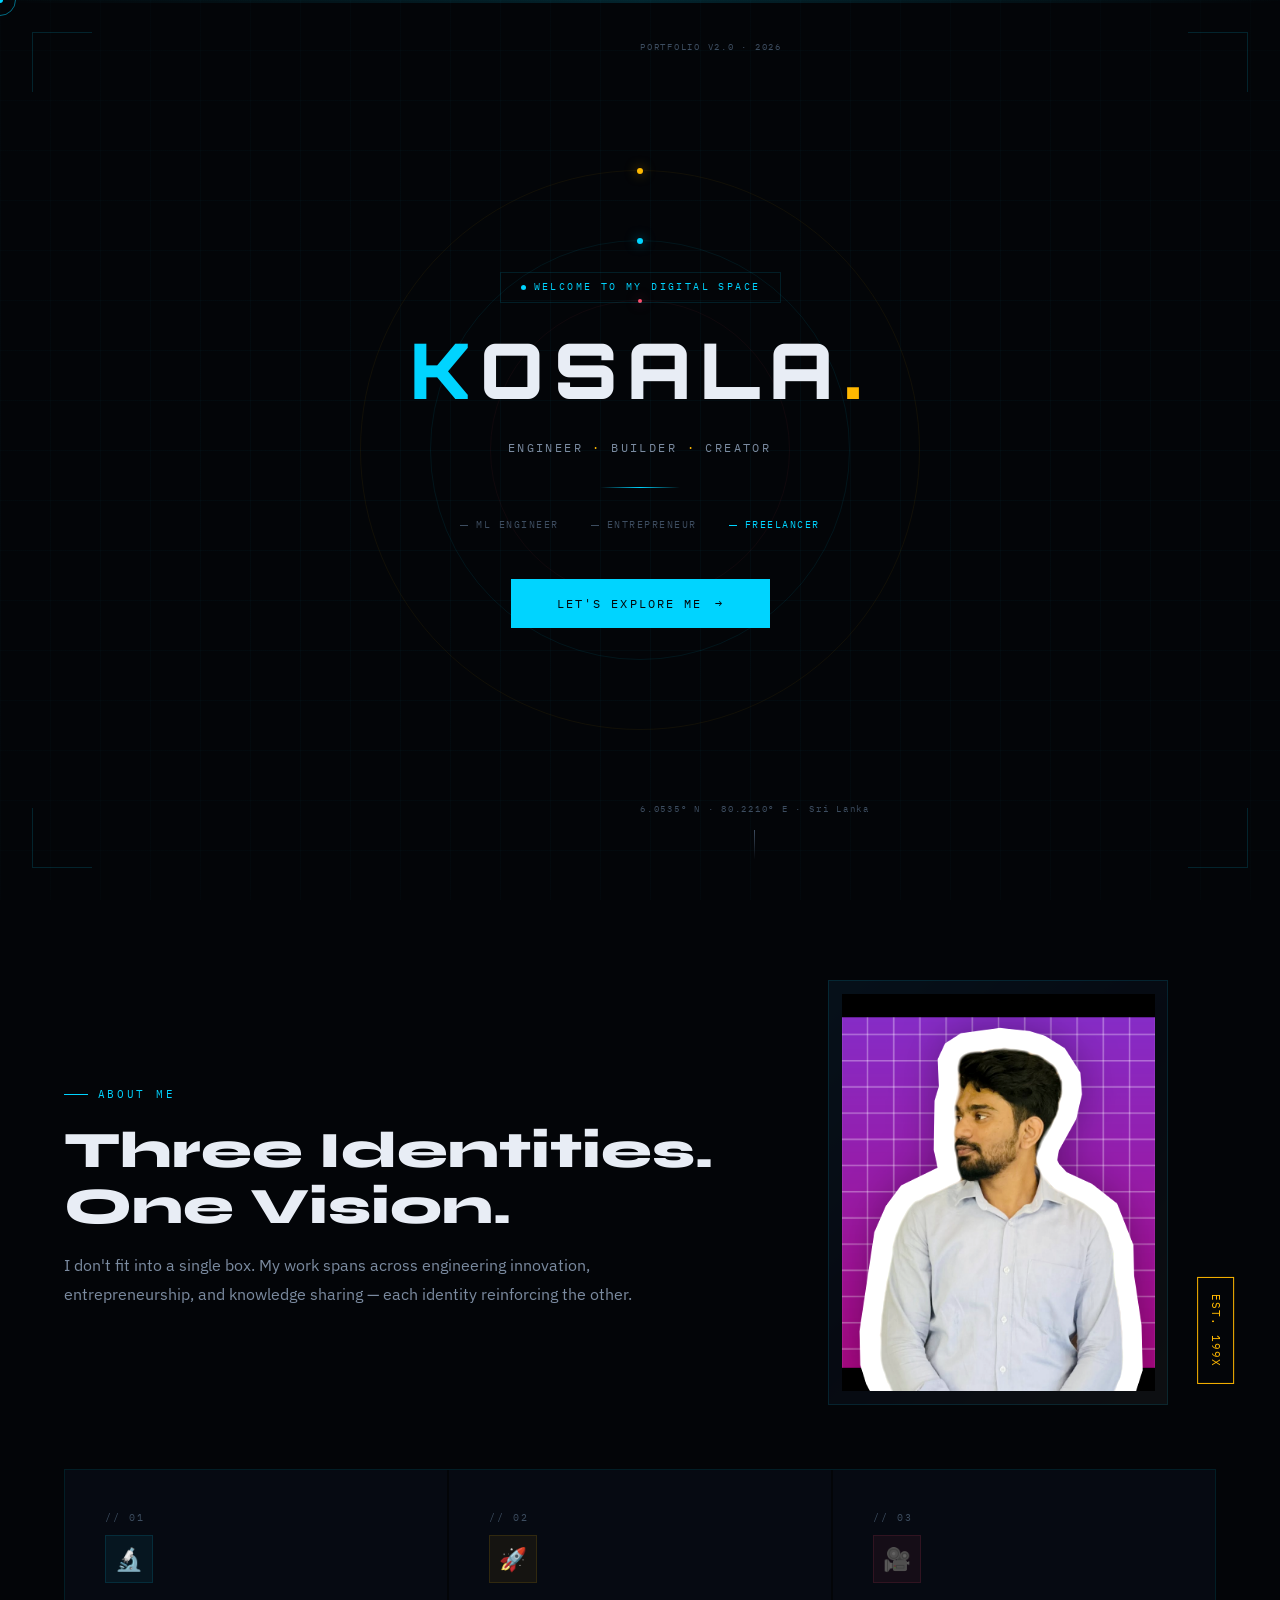
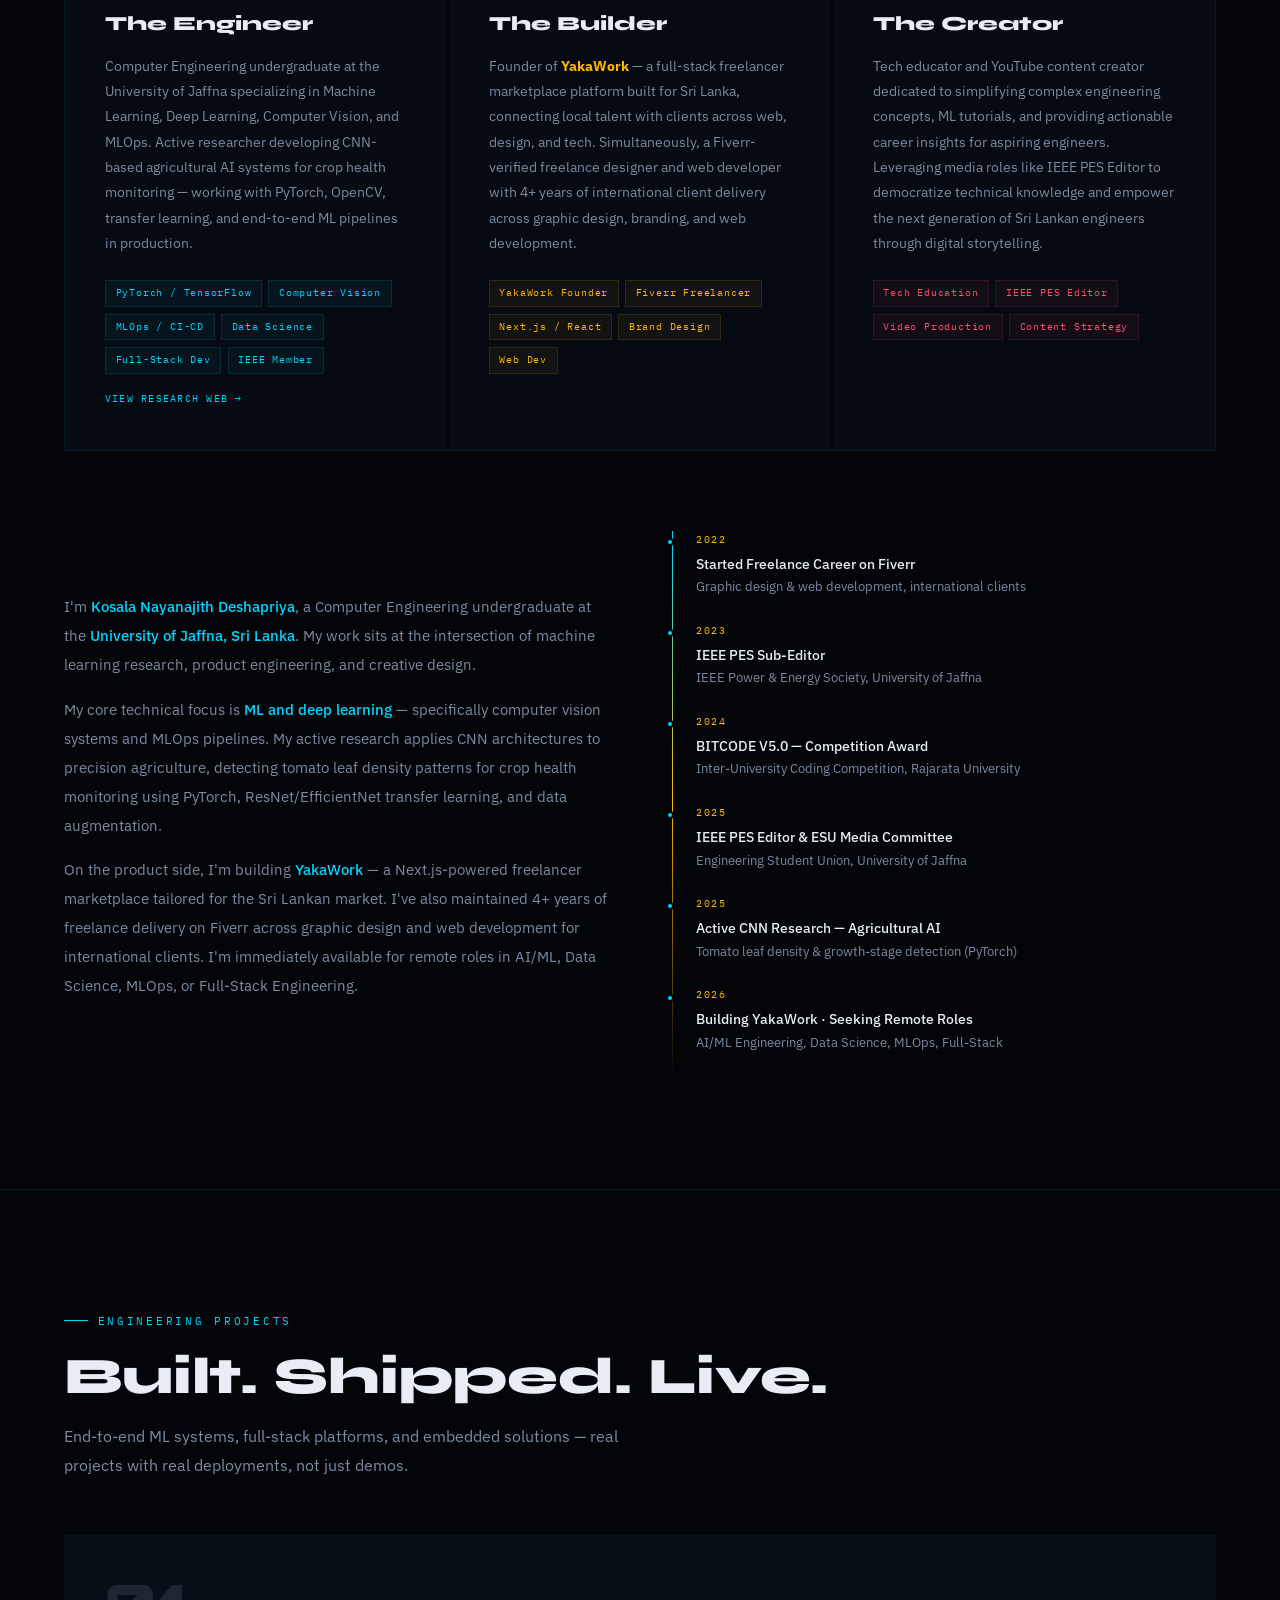
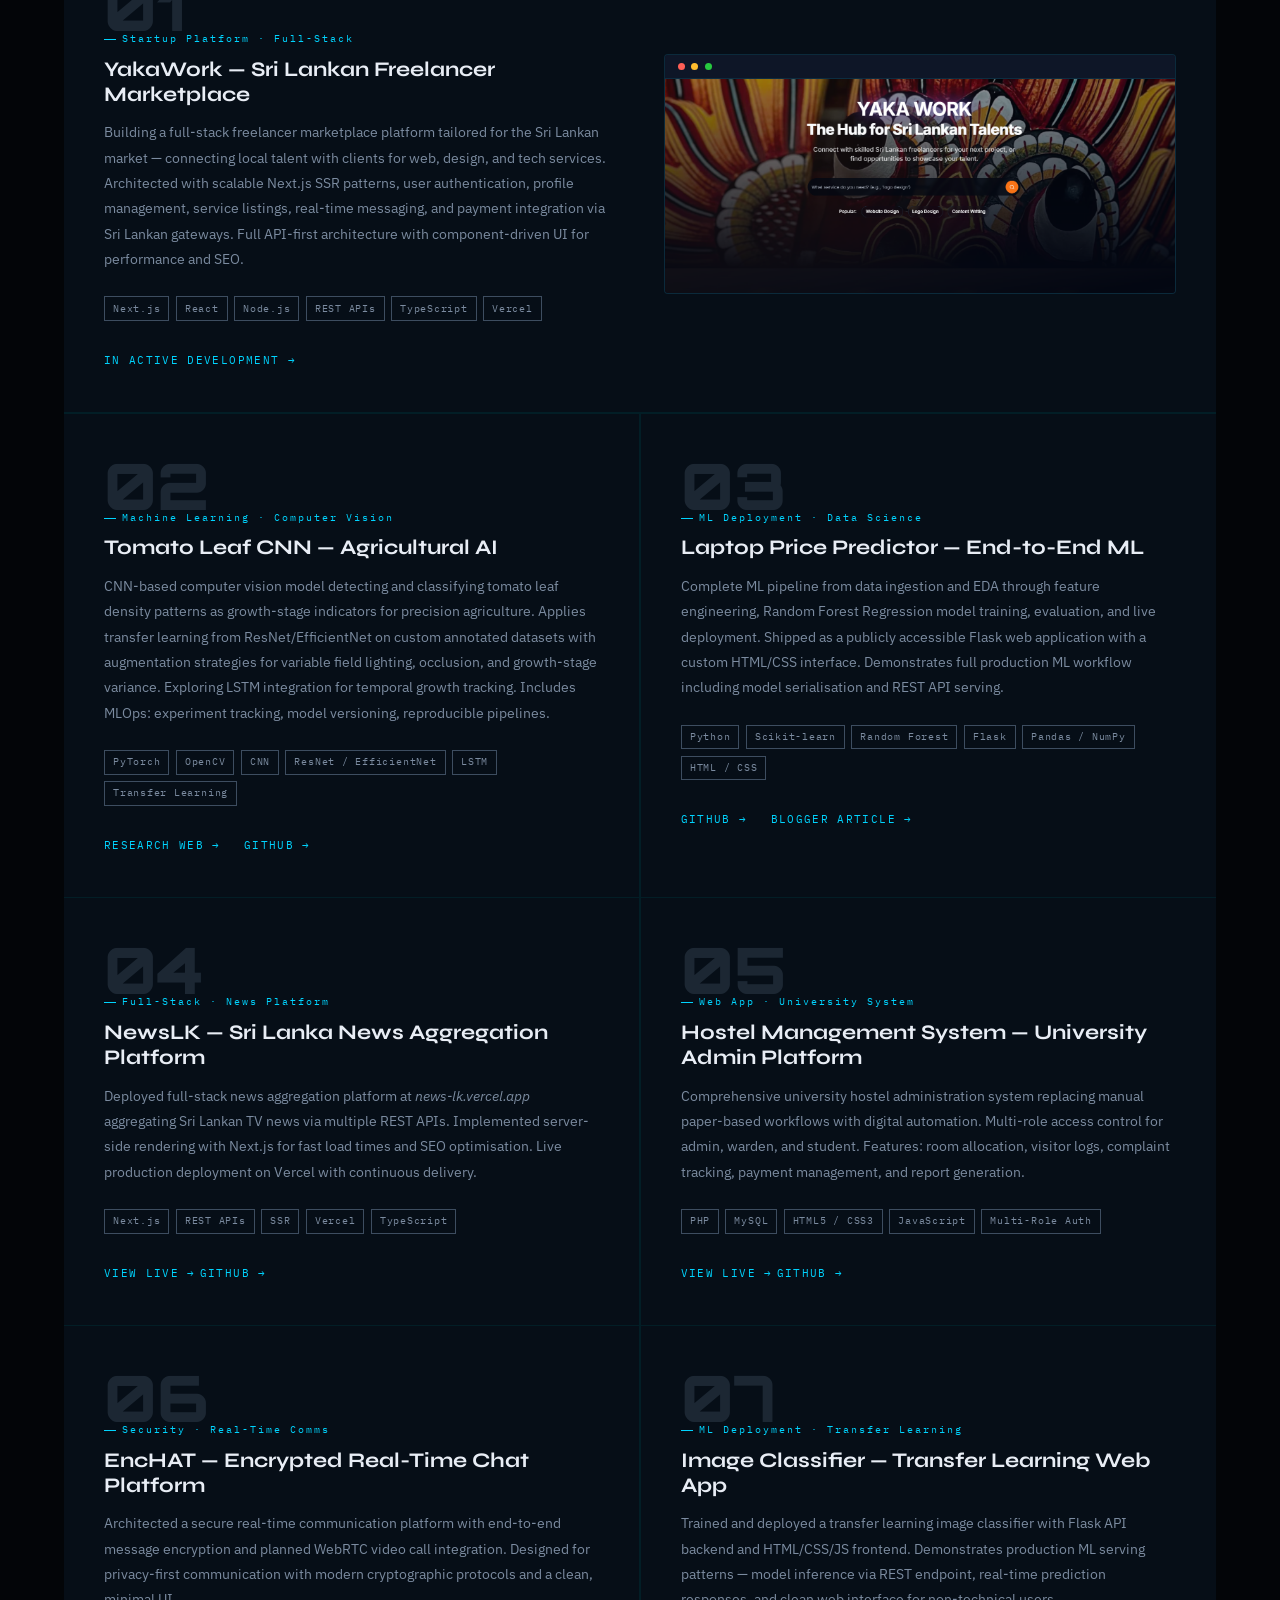
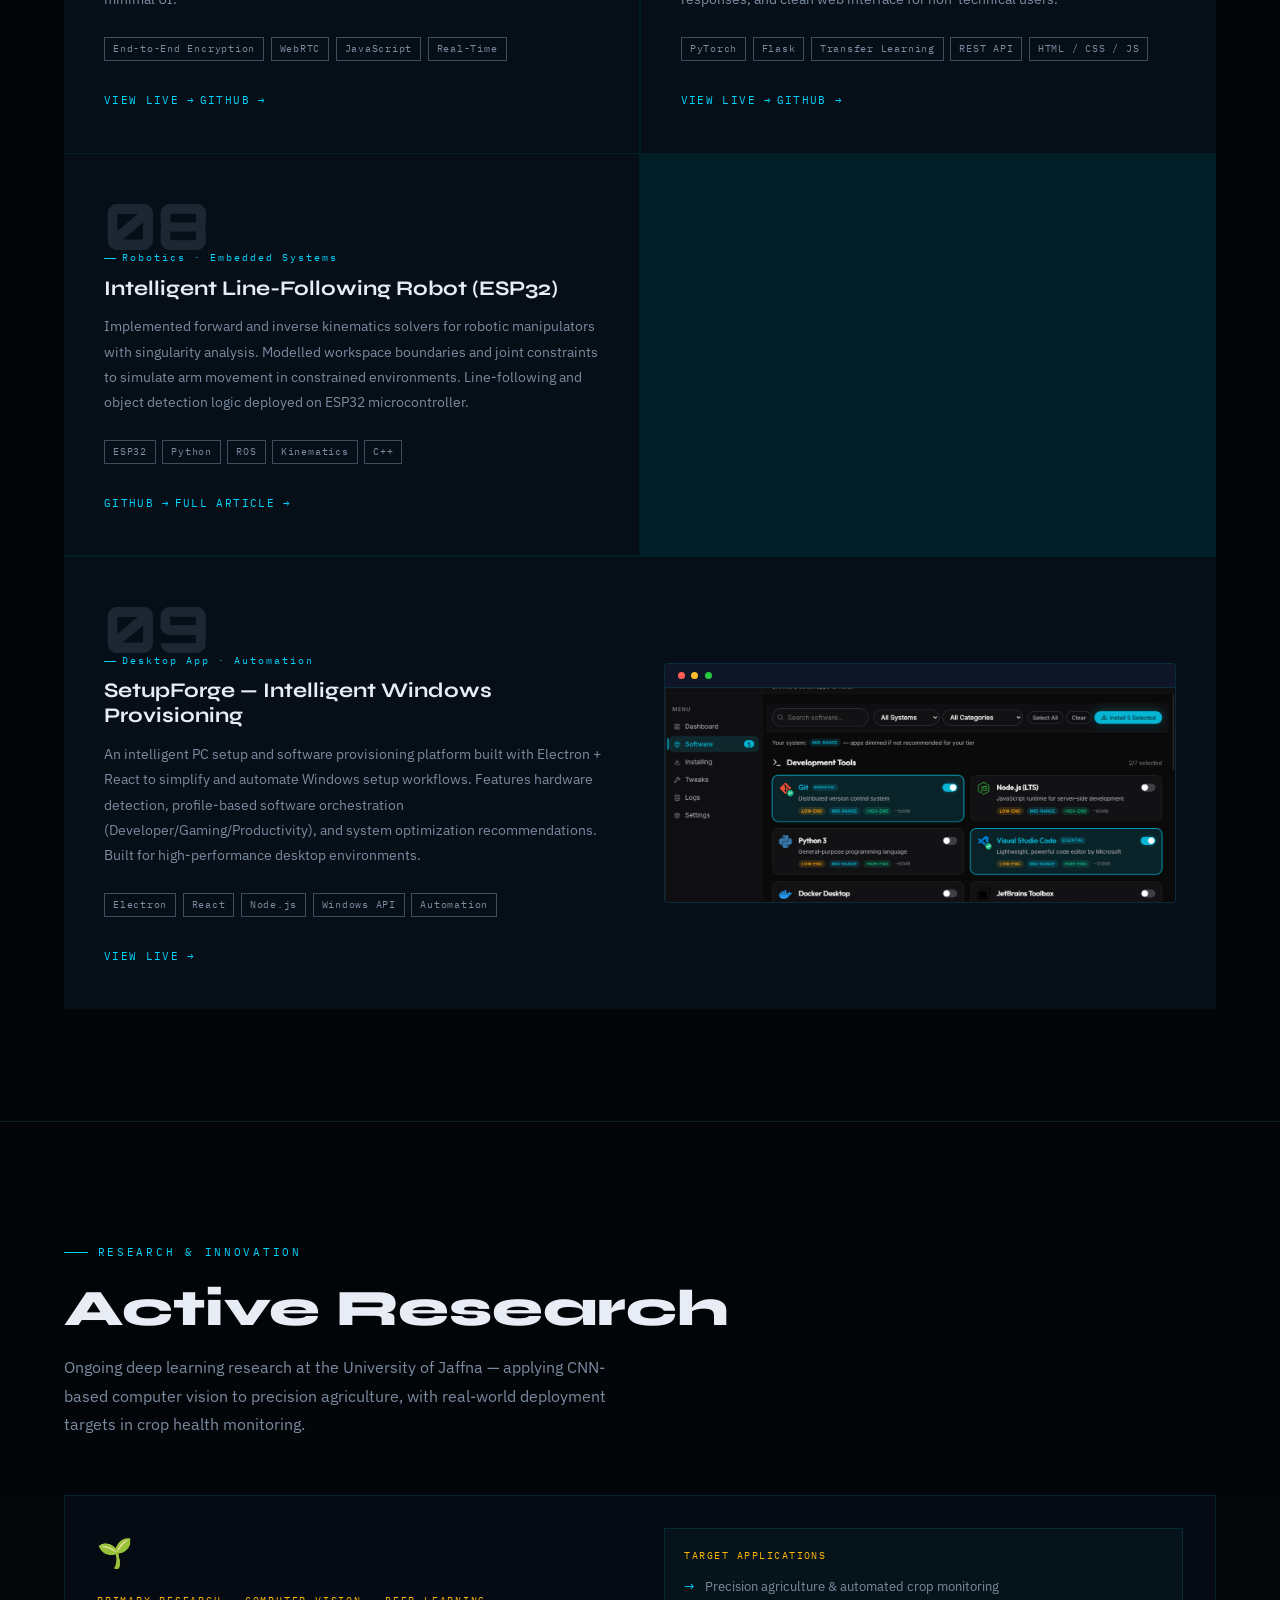
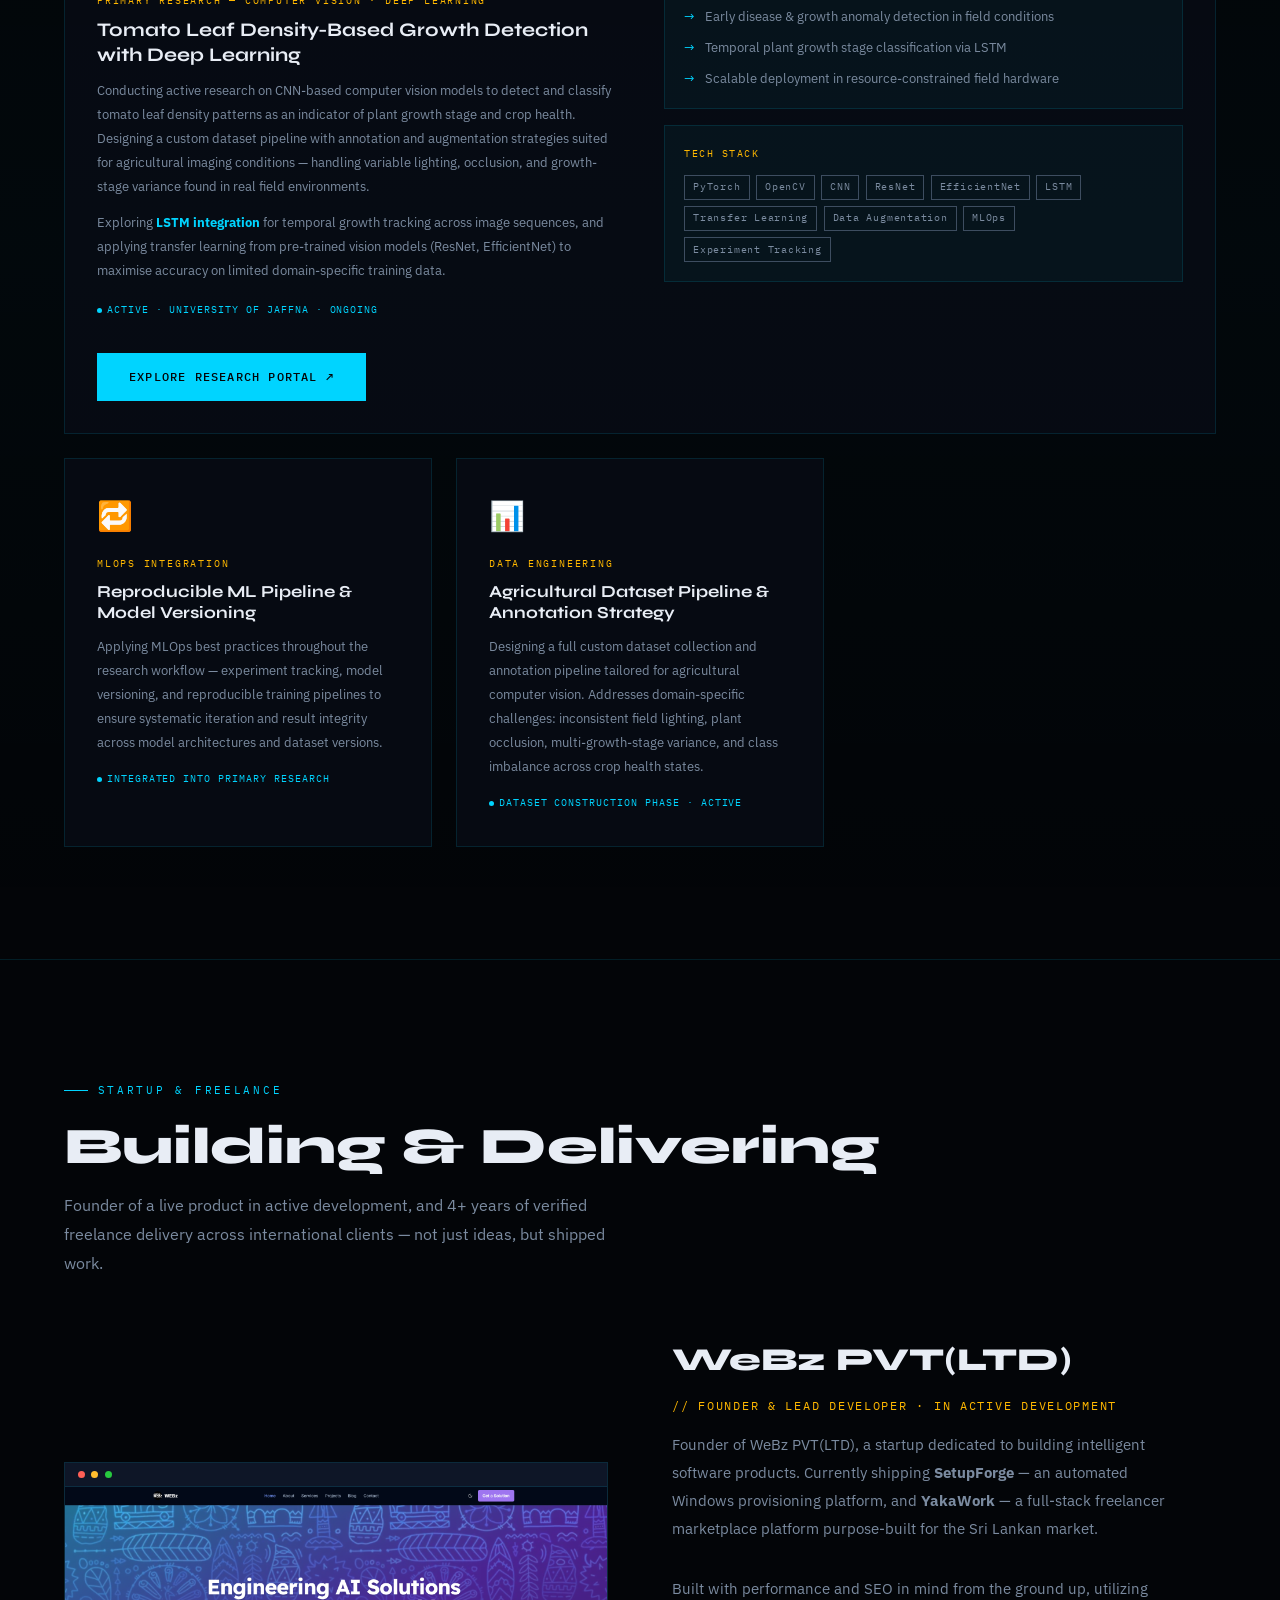
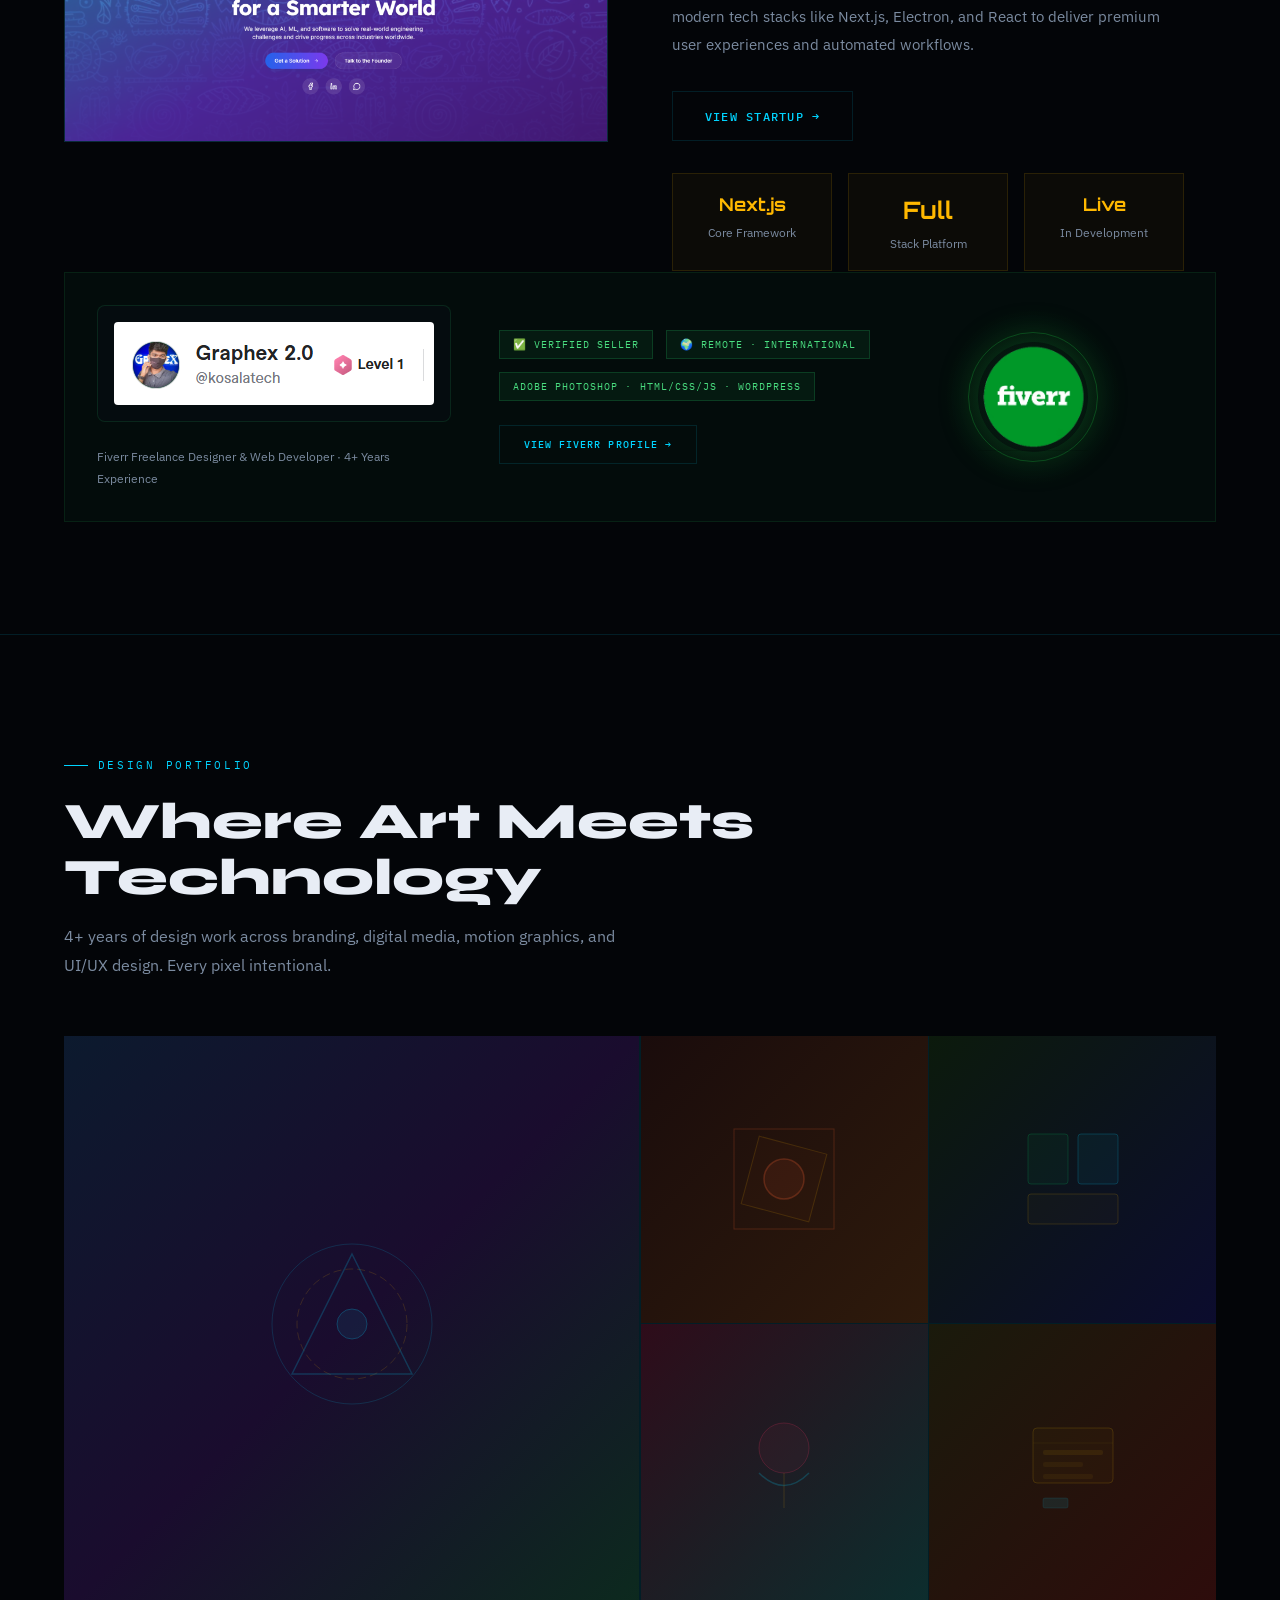
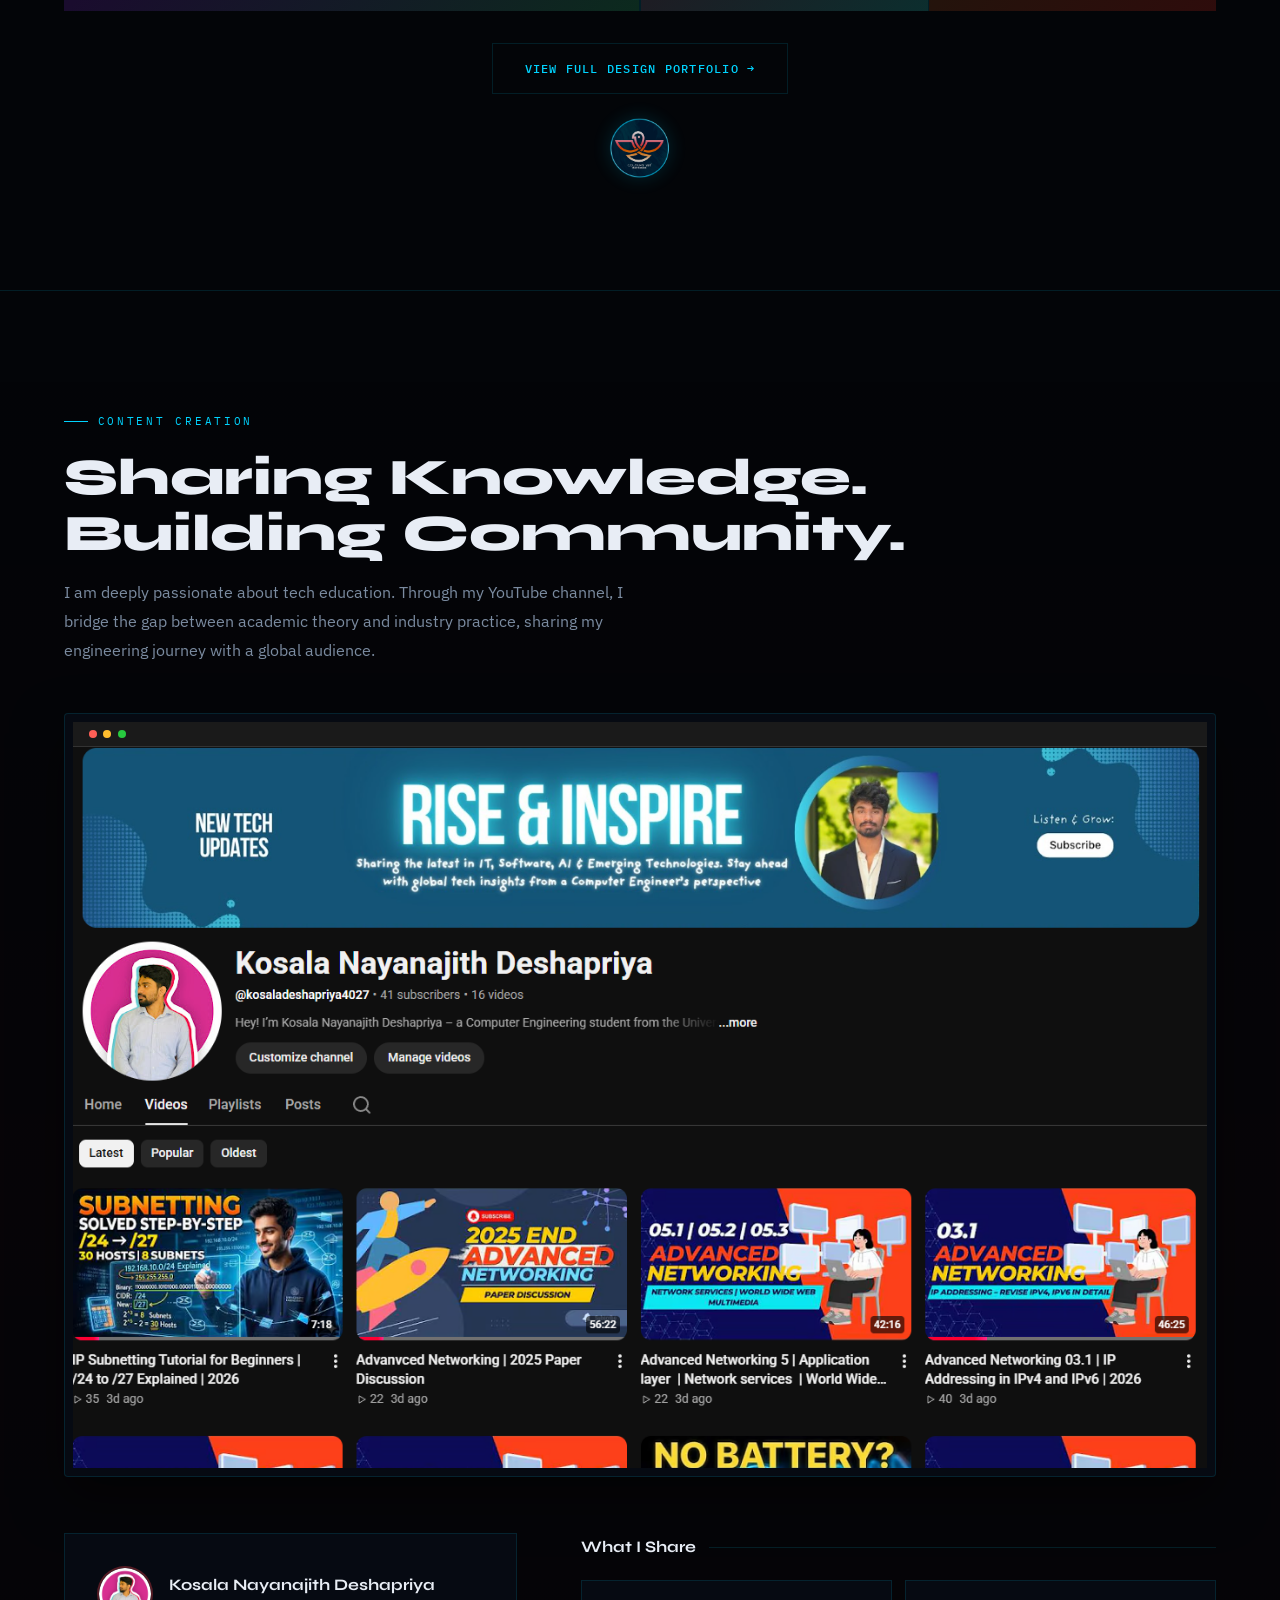
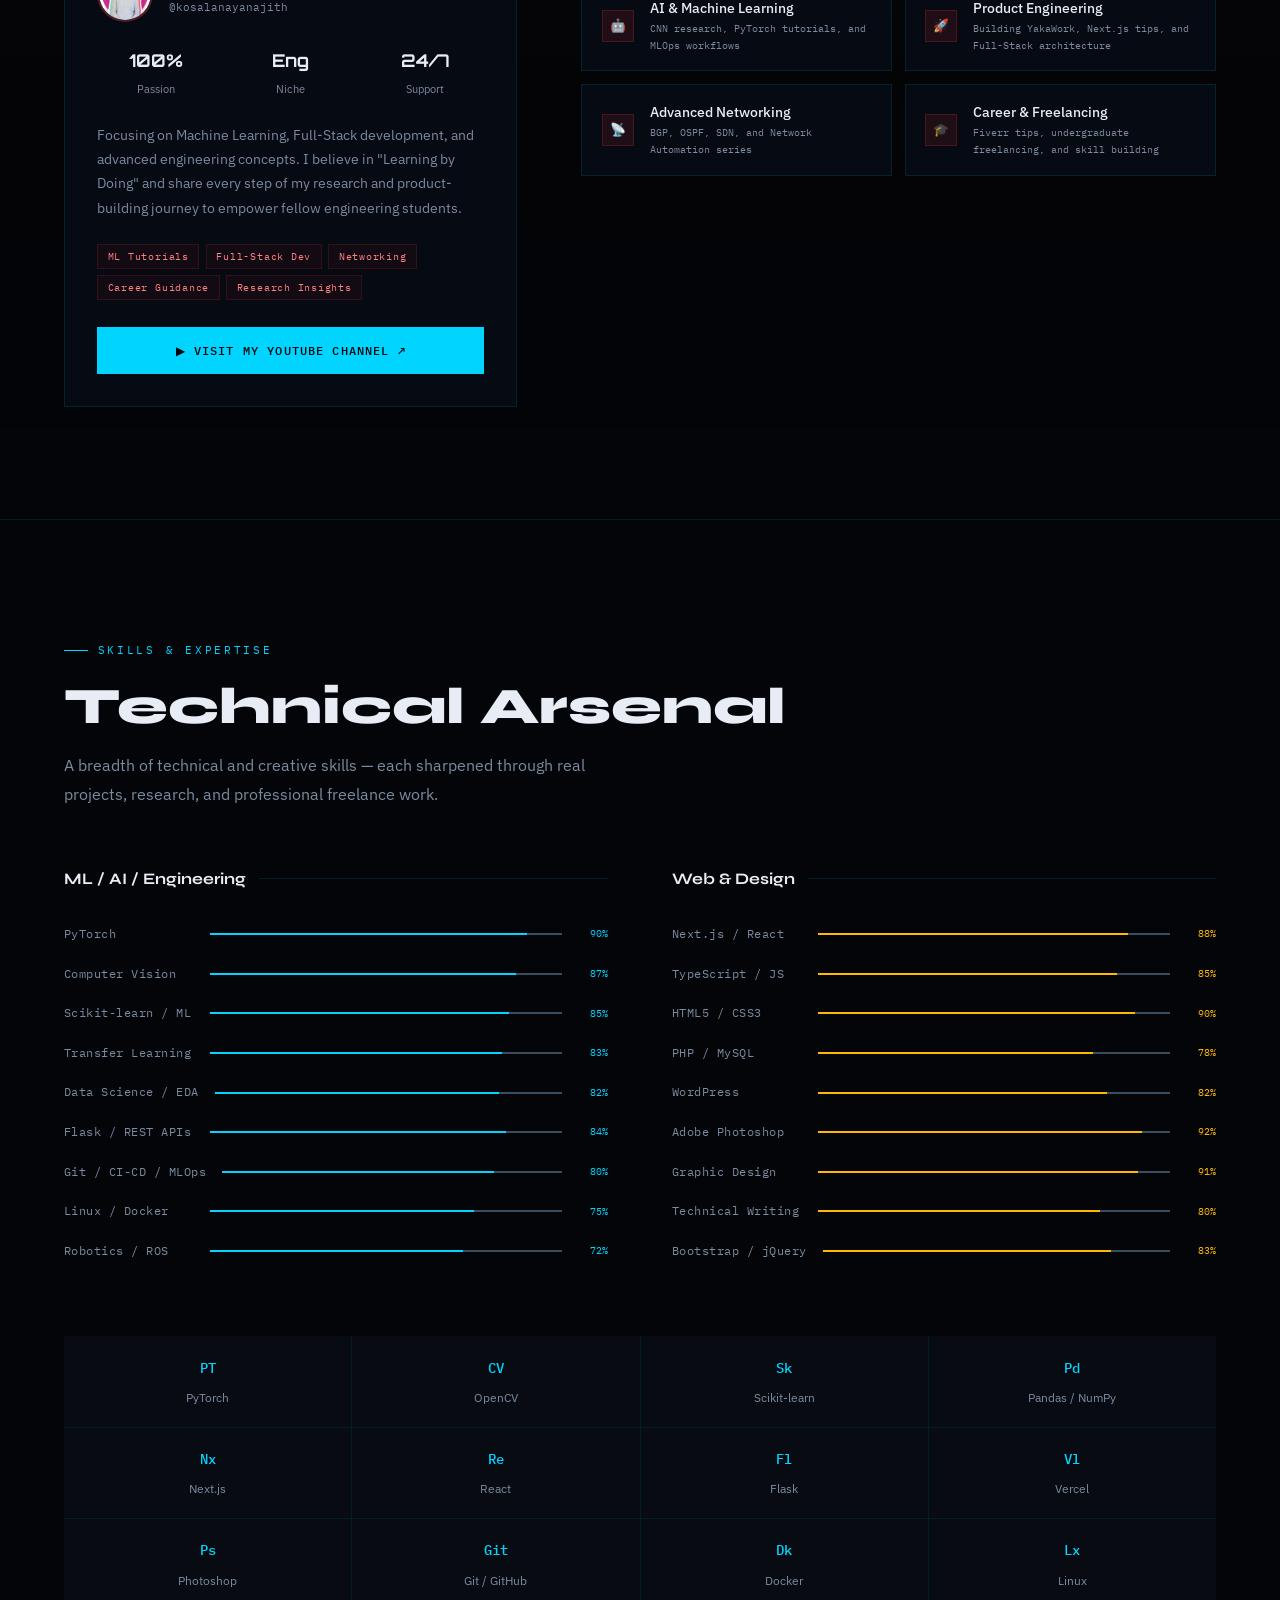
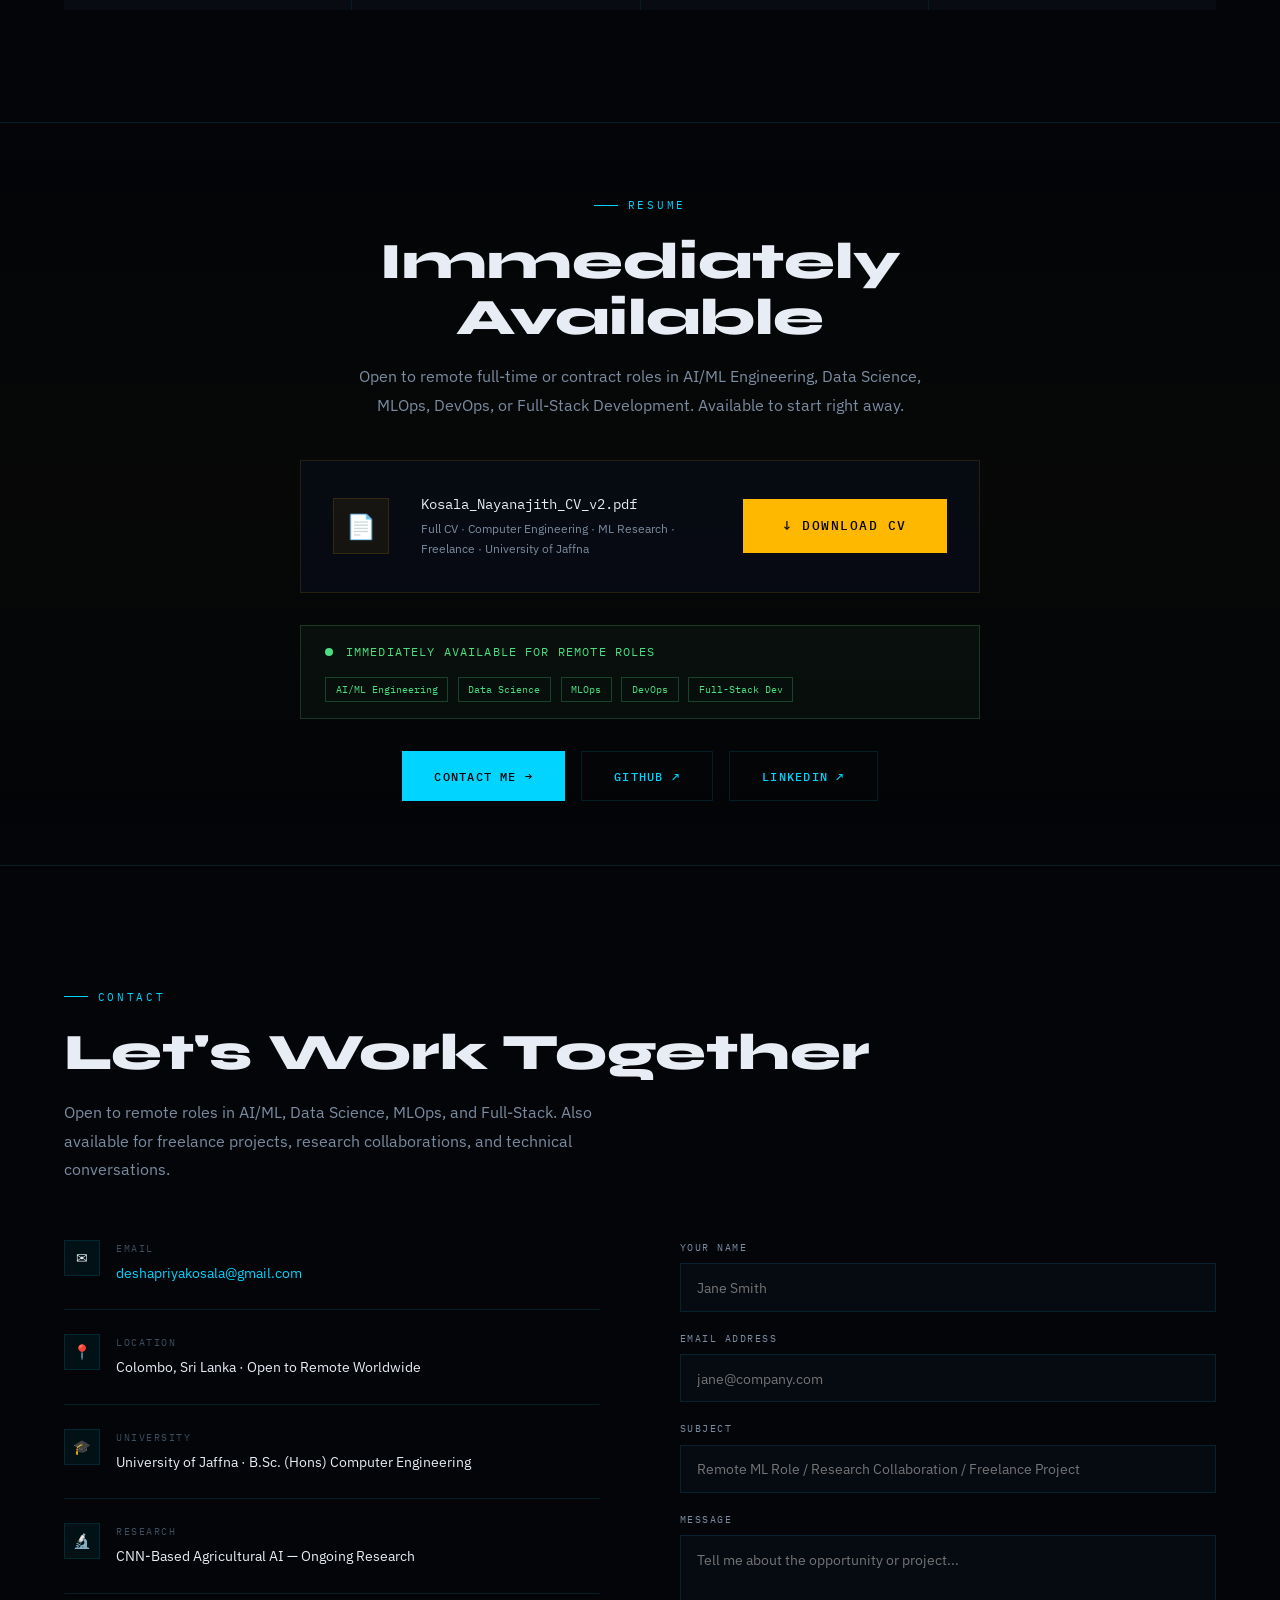
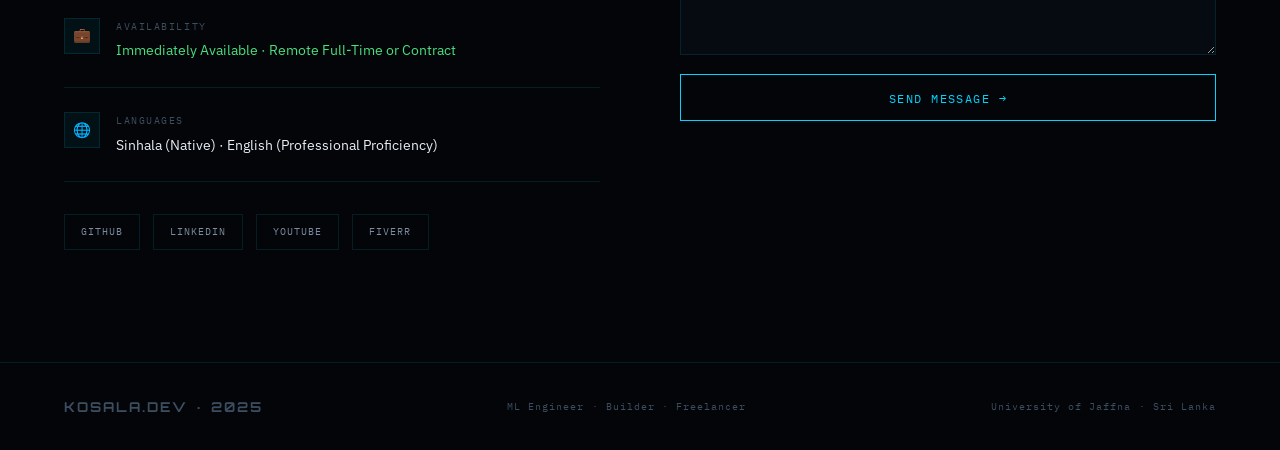
==== index.html @ a60cf2a4 "Add index.html for Vercel deployment" ====
<!DOCTYPE html>
<html lang="en">

<head>
  <meta charset="UTF-8">
  <meta name="viewport" content="width=device-width, initial-scale=1.0">
  <title>Kosala Nayanajith | Engineer · Entrepreneur · Builder</title>
  <link rel="preconnect" href="https://fonts.googleapis.com">
  <link
    href="https://fonts.googleapis.com/css2?family=Orbitron:wght@400;700;900&family=Syne:wght@400;600;700;800&family=IBM+Plex+Sans:wght@300;400;500;600&family=IBM+Plex+Mono:wght@400;500&display=swap"
    rel="stylesheet">
  <style>
    :root {
      --bg: #030508;
      --bg2: #080C12;
      --bg3: #0C1220;
      --cyan: #00D4FF;
      --cyan-dim: #0097b8;
      --gold: #FFB800;
      --gold-dim: #b38200;
      --rose: #FF4D6D;
      --text: #E8EDF5;
      --text-muted: #7B8BA0;
      --text-dim: #3D4D60;
      --border: rgba(0, 212, 255, 0.12);
      --border2: rgba(255, 184, 0, 0.12);
      --card: rgba(8, 12, 20, 0.85);
      --glow-cyan: 0 0 40px rgba(0, 212, 255, 0.15);
      --glow-gold: 0 0 40px rgba(255, 184, 0, 0.15);
    }

    *,
    *::before,
    *::after {
      box-sizing: border-box;
      margin: 0;
      padding: 0;
    }

    html {
      scroll-behavior: smooth;
    }

    body {
      background: var(--bg);
      color: var(--text);
      font-family: 'IBM Plex Sans', sans-serif;
      font-size: 16px;
      line-height: 1.7;
      overflow-x: hidden;
      cursor: none;
    }

    /* CUSTOM CURSOR */
    .cursor-dot,
    .cursor-ring {
      position: fixed;
      pointer-events: none;
      z-index: 99999;
      transform: translate(-50%, -50%);
      transition: opacity 0.3s;
    }

    .cursor-dot {
      width: 6px;
      height: 6px;
      background: var(--cyan);
      border-radius: 50%;
      top: 0;
      left: 0;
    }

    .cursor-ring {
      width: 32px;
      height: 32px;
      border: 1.5px solid rgba(0, 212, 255, 0.5);
      border-radius: 50%;
      top: 0;
      left: 0;
      transition: width 0.2s, height 0.2s, border-color 0.2s;
    }

    .cursor-ring.hover {
      width: 48px;
      height: 48px;
      border-color: var(--gold);
    }

    /* CANVAS BACKGROUND */
    #bg-canvas {
      position: fixed;
      top: 0;
      left: 0;
      width: 100%;
      height: 100%;
      z-index: 0;
      opacity: 0.5;
    }

    /* GRID OVERLAY */
    .grid-overlay {
      position: fixed;
      top: 0;
      left: 0;
      width: 100%;
      height: 100%;
      background-image:
        linear-gradient(rgba(0, 212, 255, 0.025) 1px, transparent 1px),
        linear-gradient(90deg, rgba(0, 212, 255, 0.025) 1px, transparent 1px);
      background-size: 60px 60px;
      z-index: 0;
      pointer-events: none;
    }

    /* NAVIGATION */
    nav {
      position: fixed;
      top: 0;
      left: 0;
      right: 0;
      z-index: 1000;
      display: flex;
      align-items: center;
      justify-content: space-between;
      padding: 1.2rem 4rem;
      background: rgba(3, 5, 8, 0.8);
      backdrop-filter: blur(20px);
      border-bottom: 1px solid var(--border);
      transition: all 0.3s;
    }

    nav.scrolled {
      padding: 0.8rem 4rem;
    }

    .nav-logo {
      font-family: 'Orbitron', monospace;
      font-size: 1.1rem;
      font-weight: 900;
      letter-spacing: 0.15em;
      color: var(--cyan);
      text-decoration: none;
    }

    .nav-logo span {
      color: var(--gold);
    }

    .nav-links {
      display: flex;
      gap: 2rem;
      list-style: none;
    }

    .nav-links a {
      font-family: 'IBM Plex Mono', monospace;
      font-size: 0.72rem;
      letter-spacing: 0.12em;
      text-transform: uppercase;
      color: var(--text-muted);
      text-decoration: none;
      transition: color 0.2s;
      position: relative;
    }

    .nav-links a::after {
      content: '';
      position: absolute;
      bottom: -4px;
      left: 0;
      width: 0;
      height: 1px;
      background: var(--cyan);
      transition: width 0.3s;
    }

    .nav-links a:hover {
      color: var(--cyan);
    }

    .nav-links a:hover::after {
      width: 100%;
    }

    .nav-cta {
      font-family: 'IBM Plex Mono', monospace;
      font-size: 0.72rem;
      letter-spacing: 0.1em;
      text-transform: uppercase;
      color: var(--bg);
      background: var(--cyan);
      padding: 0.5rem 1.2rem;
      border: none;
      text-decoration: none;
      transition: background 0.2s, transform 0.1s;
    }

    .nav-cta:hover {
      background: var(--gold);
      transform: translateY(-1px);
    }

    /* MAIN CONTENT */
    main {
      position: relative;
      z-index: 1;
    }

    section {
      padding: 7rem 4rem;
      max-width: 1280px;
      margin: 0 auto;
    }

    /* SECTION LABELS */
    .section-label {
      display: inline-flex;
      align-items: center;
      gap: 0.6rem;
      font-family: 'IBM Plex Mono', monospace;
      font-size: 0.68rem;
      letter-spacing: 0.25em;
      text-transform: uppercase;
      color: var(--cyan);
      margin-bottom: 1.2rem;
    }

    .section-label::before {
      content: '';
      width: 24px;
      height: 1px;
      background: var(--cyan);
    }

    .section-heading {
      font-family: 'Syne', sans-serif;
      font-size: clamp(2rem, 4vw, 3.2rem);
      font-weight: 800;
      line-height: 1.1;
      color: var(--text);
      margin-bottom: 1rem;
    }

    .section-sub {
      font-size: 1rem;
      color: var(--text-muted);
      max-width: 580px;
      line-height: 1.8;
    }

    /* ========== HERO ========== */
    #hero {
      min-height: 100vh;
      display: flex;
      align-items: center;
      padding: 0 4rem;
      max-width: none;
      position: relative;
      overflow: hidden;
    }

    .hero-inner {
      max-width: 1280px;
      margin: 0 auto;
      width: 100%;
      display: grid;
      grid-template-columns: 1fr 1fr;
      gap: 4rem;
      align-items: center;
    }

    .hero-badge {
      display: inline-flex;
      align-items: center;
      gap: 0.5rem;
      background: rgba(0, 212, 255, 0.06);
      border: 1px solid var(--border);
      padding: 0.4rem 1rem;
      font-family: 'IBM Plex Mono', monospace;
      font-size: 0.72rem;
      letter-spacing: 0.15em;
      color: var(--cyan);
      margin-bottom: 1.5rem;
      animation: fadeUp 0.6s ease forwards;
    }

    .hero-badge-dot {
      width: 6px;
      height: 6px;
      border-radius: 50%;
      background: var(--cyan);
      animation: pulse 2s infinite;
    }

    @keyframes pulse {

      0%,
      100% {
        opacity: 1;
        transform: scale(1)
      }

      50% {
        opacity: 0.4;
        transform: scale(1.3)
      }
    }

    .hero-name {
      font-family: 'Orbitron', monospace;
      font-size: clamp(2.5rem, 5.5vw, 5rem);
      font-weight: 900;
      line-height: 1;
      letter-spacing: -0.02em;
      color: var(--text);
      margin-bottom: 0.4rem;
      animation: fadeUp 0.6s 0.1s ease both;
    }

    .hero-name .accent {
      color: var(--cyan);
    }

    .hero-tagline {
      font-family: 'Syne', sans-serif;
      font-size: clamp(1rem, 2vw, 1.35rem);
      font-weight: 600;
      color: var(--text-muted);
      margin-bottom: 2rem;
      animation: fadeUp 0.6s 0.2s ease both;
    }

    .hero-tagline .gold {
      color: var(--gold);
    }

    .hero-desc {
      font-size: 1rem;
      color: var(--text-muted);
      line-height: 1.9;
      max-width: 520px;
      margin-bottom: 2.5rem;
      animation: fadeUp 0.6s 0.3s ease both;
    }

    .hero-ctas {
      display: flex;
      gap: 1rem;
      flex-wrap: wrap;
      animation: fadeUp 0.6s 0.4s ease both;
    }

    .btn-primary {
      display: inline-flex;
      align-items: center;
      gap: 0.5rem;
      padding: 0.85rem 2rem;
      background: var(--cyan);
      color: var(--bg);
      font-family: 'IBM Plex Mono', monospace;
      font-size: 0.78rem;
      font-weight: 500;
      letter-spacing: 0.1em;
      text-transform: uppercase;
      text-decoration: none;
      border: none;
      cursor: pointer;
      transition: all 0.2s;
    }

    .btn-primary:hover {
      background: var(--gold);
      transform: translateY(-2px);
    }

    .btn-outline {
      display: inline-flex;
      align-items: center;
      gap: 0.5rem;
      padding: 0.85rem 2rem;
      background: transparent;
      color: var(--cyan);
      font-family: 'IBM Plex Mono', monospace;
      font-size: 0.78rem;
      font-weight: 500;
      letter-spacing: 0.1em;
      text-transform: uppercase;
      text-decoration: none;
      border: 1px solid var(--border);
      cursor: pointer;
      transition: all 0.2s;
    }

    .btn-outline:hover {
      border-color: var(--cyan);
      background: rgba(0, 212, 255, 0.05);
    }

    .hero-stats {
      display: flex;
      gap: 2.5rem;
      margin-top: 3rem;
      animation: fadeUp 0.6s 0.5s ease both;
    }

    .hero-stat-num {
      font-family: 'Orbitron', monospace;
      font-size: 1.8rem;
      font-weight: 700;
      color: var(--cyan);
      line-height: 1;
    }

    .hero-stat-num .gold {
      color: var(--gold);
    }

    .hero-stat-label {
      font-size: 0.75rem;
      color: var(--text-muted);
      letter-spacing: 0.05em;
      margin-top: 0.3rem;
    }

    /* Hero Visual */
    .hero-visual {
      position: relative;
      display: flex;
      align-items: center;
      justify-content: center;
      animation: fadeUp 0.8s 0.3s ease both;
    }

    .hero-orb {
      width: 380px;
      height: 380px;
      border-radius: 50%;
      background: radial-gradient(circle at 40% 40%, rgba(0, 212, 255, 0.15), rgba(0, 212, 255, 0.02) 60%, transparent);
      border: 1px solid rgba(0, 212, 255, 0.2);
      display: flex;
      align-items: center;
      justify-content: center;
      position: relative;
      animation: rotateOrb 20s linear infinite;
    }

    @keyframes rotateOrb {
      from {
        transform: rotate(0deg)
      }

      to {
        transform: rotate(360deg)
      }
    }

    .hero-orb::before {
      content: '';
      position: absolute;
      width: 300px;
      height: 300px;
      border-radius: 50%;
      border: 1px dashed rgba(255, 184, 0, 0.15);
      animation: rotateOrb 12s linear infinite reverse;
    }

    .hero-orb::after {
      content: '';
      position: absolute;
      width: 220px;
      height: 220px;
      border-radius: 50%;
      background: radial-gradient(circle, rgba(0, 212, 255, 0.08), transparent);
      border: 1px solid rgba(0, 212, 255, 0.1);
    }

    .hero-orb-text {
      position: absolute;
      font-family: 'Orbitron', monospace;
      font-size: 0.6rem;
      letter-spacing: 0.2em;
      color: var(--cyan);
      animation: rotateOrb 20s linear infinite reverse;
      text-transform: uppercase;
    }

    .orbit-badge {
      position: absolute;
      background: rgba(8, 12, 20, 0.9);
      border: 1px solid var(--border);
      padding: 0.4rem 0.8rem;
      font-family: 'IBM Plex Mono', monospace;
      font-size: 0.65rem;
      color: var(--cyan);
      letter-spacing: 0.08em;
      white-space: nowrap;
      animation: rotateOrb 20s linear infinite reverse;
    }

    .orbit-badge.b1 {
      top: 8%;
      left: 50%;
      transform: translateX(-50%);
    }

    .orbit-badge.b2 {
      bottom: 8%;
      left: 50%;
      transform: translateX(-50%);
      color: var(--gold);
      border-color: var(--border2);
    }

    .orbit-badge.b3 {
      left: -10%;
      top: 50%;
      transform: translateY(-50%);
    }

    .orbit-badge.b4 {
      right: -10%;
      top: 50%;
      transform: translateY(-50%);
      color: var(--rose);
      border-color: rgba(255, 77, 109, 0.2);
    }

    .scroll-indicator {
      position: absolute;
      bottom: 2rem;
      left: 50%;
      transform: translateX(-50%);
      display: flex;
      flex-direction: column;
      align-items: center;
      gap: 0.5rem;
      color: var(--text-dim);
      font-family: 'IBM Plex Mono', monospace;
      font-size: 0.6rem;
      letter-spacing: 0.2em;
      text-transform: uppercase;
      animation: fadeUp 1s 0.8s ease both;
      z-index: 2;
    }

    .scroll-line {
      width: 1px;
      height: 50px;
      background: linear-gradient(to bottom, var(--text-dim), transparent);
      animation: scrollLine 2s ease-in-out infinite;
    }

    @keyframes scrollLine {

      0%,
      100% {
        opacity: 0.3;
        transform: scaleY(1)
      }

      50% {
        opacity: 1;
        transform: scaleY(0.6)
      }
    }

    /* ========== ABOUT ========== */
    #about {
      padding-top: 5rem;
    }

    .about-header {
      display: grid;
      grid-template-columns: 1.2fr 0.8fr;
      gap: 4rem;
      align-items: center;
      margin-bottom: 4rem;
    }

    .about-profile-visual {
      position: relative;
      display: flex;
      justify-content: center;
      align-items: center;
    }

    .profile-frame {
      position: relative;
      width: 100%;
      max-width: 340px;
      aspect-ratio: 4/5;
      background: var(--card);
      border: 1px solid var(--border);
      padding: 0.8rem;
      transition: all 0.4s cubic-bezier(0.23, 1, 0.32, 1);
      overflow: visible;
    }

    .profile-frame::before {
      content: '';
      position: absolute;
      inset: -1px;
      background: linear-gradient(135deg, var(--cyan), transparent, var(--gold));
      z-index: -1;
      opacity: 0.2;
      transition: opacity 0.4s;
    }

    .profile-frame:hover {
      transform: translateY(-8px) scale(1.02);
      border-color: rgba(0, 212, 255, 0.4);
      box-shadow: 0 20px 40px rgba(0, 0, 0, 0.4), var(--glow-cyan);
    }

    .profile-frame:hover::before {
      opacity: 0.5;
    }

    .profile-img-container {
      width: 100%;
      height: 100%;
      overflow: hidden;
      position: relative;
    }

    .profile-img {
      width: 100%;
      height: 100%;
      object-fit: cover;
      filter: grayscale(30%) contrast(1.1);
      transition: all 0.6s ease;
    }

    .profile-frame:hover .profile-img {
      filter: grayscale(0%) contrast(1.1);
      transform: scale(1.05);
    }

    .profile-tag {
      position: absolute;
      bottom: 20px;
      right: -30px;
      background: var(--bg);
      border: 1px solid var(--gold);
      padding: 0.5rem 1rem;
      font-family: 'IBM Plex Mono', monospace;
      font-size: 0.7rem;
      color: var(--gold);
      letter-spacing: 0.1em;
      transform: rotate(90deg);
      transform-origin: bottom right;
      z-index: 2;
    }

    .identity-grid {
      display: grid;
      grid-template-columns: repeat(3, 1fr);
      gap: 1.5px;
      margin-top: 3.5rem;
      border: 1.5px solid var(--border);
    }

    .identity-card {
      background: var(--card);
      padding: 2.5rem;
      position: relative;
      overflow: hidden;
      transition: background 0.3s;
      cursor: default;
    }

    .identity-card:hover {
      background: rgba(8, 14, 24, 0.95);
    }

    .identity-card::before {
      content: '';
      position: absolute;
      top: 0;
      left: 0;
      right: 0;
      height: 2px;
      background: var(--accent, var(--cyan));
      transform: scaleX(0);
      transform-origin: left;
      transition: transform 0.4s ease;
    }

    .identity-card:hover::before {
      transform: scaleX(1);
    }

    .identity-card.gold-card {
      --accent: var(--gold);
    }

    .identity-card.rose-card {
      --accent: var(--rose);
    }

    .identity-icon {
      width: 48px;
      height: 48px;
      display: flex;
      align-items: center;
      justify-content: center;
      background: rgba(0, 212, 255, 0.06);
      border: 1px solid var(--border);
      margin-bottom: 1.5rem;
      font-size: 1.4rem;
    }

    .identity-card.gold-card .identity-icon {
      background: rgba(255, 184, 0, 0.06);
      border-color: var(--border2);
    }

    .identity-card.rose-card .identity-icon {
      background: rgba(255, 77, 109, 0.06);
      border-color: rgba(255, 77, 109, 0.12);
    }

    .identity-num {
      font-family: 'IBM Plex Mono', monospace;
      font-size: 0.62rem;
      letter-spacing: 0.2em;
      color: var(--text-dim);
      margin-bottom: 0.5rem;
    }

    .identity-title {
      font-family: 'Syne', sans-serif;
      font-size: 1.25rem;
      font-weight: 800;
      color: var(--text);
      margin-bottom: 0.8rem;
    }

    .identity-desc {
      font-size: 0.88rem;
      color: var(--text-muted);
      line-height: 1.8;
      margin-bottom: 1.5rem;
    }

    .identity-tags {
      display: flex;
      flex-wrap: wrap;
      gap: 0.4rem;
    }

    .tag {
      font-family: 'IBM Plex Mono', monospace;
      font-size: 0.62rem;
      letter-spacing: 0.08em;
      padding: 0.25rem 0.6rem;
      background: rgba(0, 212, 255, 0.05);
      border: 1px solid var(--border);
      color: var(--cyan);
    }

    .identity-card.gold-card .tag {
      background: rgba(255, 184, 0, 0.05);
      border-color: var(--border2);
      color: var(--gold);
    }

    .identity-card.rose-card .tag {
      background: rgba(255, 77, 109, 0.05);
      border-color: rgba(255, 77, 109, 0.12);
      color: var(--rose);
    }

    /* About lower */
    .about-lower {
      display: grid;
      grid-template-columns: 1fr 1fr;
      gap: 4rem;
      margin-top: 5rem;
      align-items: center;
    }

    .about-text p {
      color: var(--text-muted);
      line-height: 1.9;
      margin-bottom: 1rem;
      font-size: 0.95rem;
    }

    .about-text p strong {
      color: var(--cyan);
      font-weight: 500;
    }

    .timeline {
      position: relative;
      padding-left: 1.5rem;
    }

    .timeline::before {
      content: '';
      position: absolute;
      left: 0;
      top: 0;
      bottom: 0;
      width: 1px;
      background: linear-gradient(to bottom, var(--cyan), var(--gold), transparent);
    }

    .tl-item {
      margin-bottom: 1.5rem;
      position: relative;
    }

    .tl-item::before {
      content: '';
      position: absolute;
      left: -1.9rem;
      top: 0.45rem;
      width: 8px;
      height: 8px;
      border-radius: 50%;
      background: var(--cyan);
      border: 2px solid var(--bg);
    }

    .tl-year {
      font-family: 'IBM Plex Mono', monospace;
      font-size: 0.65rem;
      letter-spacing: 0.15em;
      color: var(--gold);
      margin-bottom: 0.2rem;
    }

    .tl-title {
      font-size: 0.9rem;
      font-weight: 500;
      color: var(--text);
    }

    .tl-sub {
      font-size: 0.8rem;
      color: var(--text-muted);
    }

    /* ========== PROJECTS ========== */
    #projects {
      border-top: 1px solid var(--border);
    }

    .projects-grid {
      display: grid;
      grid-template-columns: repeat(2, 1fr);
      gap: 1.5px;
      margin-top: 3.5rem;
      background: var(--border);
    }

    .project-card {
      background: var(--card);
      padding: 2.5rem;
      position: relative;
      overflow: hidden;
      transition: background 0.3s;
    }

    .project-card:hover {
      background: rgba(8, 14, 26, 0.98);
    }

    .project-card.featured {
      grid-column: 1 / -1;
      display: grid;
      grid-template-columns: 1fr 1fr;
      gap: 3rem;
      align-items: center;
    }

    .project-num {
      font-family: 'Orbitron', monospace;
      font-size: 4rem;
      font-weight: 900;
      color: var(--text-dim);
      line-height: 1;
      margin-bottom: -0.5rem;
      opacity: 0.4;
    }

    .project-category {
      font-family: 'IBM Plex Mono', monospace;
      font-size: 0.62rem;
      letter-spacing: 0.2em;
      color: var(--cyan);
      margin-bottom: 0.6rem;
      display: flex;
      align-items: center;
      gap: 0.4rem;
    }

    .project-category::before {
      content: '';
      width: 12px;
      height: 1px;
      background: var(--cyan);
    }

    .project-name {
      font-family: 'Syne', sans-serif;
      font-size: 1.3rem;
      font-weight: 700;
      color: var(--text);
      margin-bottom: 0.8rem;
      line-height: 1.2;
    }

    .project-desc {
      font-size: 0.88rem;
      color: var(--text-muted);
      line-height: 1.8;
      margin-bottom: 1.5rem;
    }

    .project-tech {
      display: flex;
      flex-wrap: wrap;
      gap: 0.4rem;
      margin-bottom: 1.5rem;
    }

    .tech-tag {
      font-family: 'IBM Plex Mono', monospace;
      font-size: 0.6rem;
      letter-spacing: 0.08em;
      padding: 0.2rem 0.5rem;
      border: 1px solid var(--text-dim);
      color: var(--text-muted);
    }

    .project-link {
      display: inline-flex;
      align-items: center;
      gap: 0.5rem;
      font-family: 'IBM Plex Mono', monospace;
      font-size: 0.7rem;
      letter-spacing: 0.12em;
      text-transform: uppercase;
      color: var(--cyan);
      text-decoration: none;
      transition: gap 0.2s;
    }

    .project-link:hover {
      gap: 0.8rem;
    }

    .project-visual {
      background: var(--bg3);
      border: 1px solid var(--border);
      height: 240px;
      display: flex;
      align-items: center;
      justify-content: center;
      position: relative;
      overflow: hidden;
      border-radius: 4px;
    }

    .project-img {
      width: 100%;
      height: 100%;
      object-fit: cover;
      display: block;
      transition: transform 0.6s cubic-bezier(0.16, 1, 0.3, 1);
    }

    .project-visual:hover .project-img {
      transform: scale(1.08);
    }

    /* Browser Mockup for Projects */
    .project-mockup {
      width: 100%;
      height: 100%;
      display: flex;
      flex-direction: column;
    }

    .project-mockup-header {
      background: rgba(15, 23, 42, 0.8);
      padding: 0.5rem 0.8rem;
      display: flex;
      gap: 0.4rem;
      border-bottom: 1px solid var(--border);
      z-index: 1;
    }

    .p-dot {
      width: 7px;
      height: 7px;
      border-radius: 50%;
      background: var(--text-dim);
      opacity: 0.5;
    }

    /* ========== RESEARCH ========== */
    #research {
      border-top: 1px solid var(--border);
      background: linear-gradient(to bottom, transparent, rgba(0, 212, 255, 0.02), transparent);
    }

    .research-grid {
      display: grid;
      grid-template-columns: repeat(3, 1fr);
      gap: 1.5rem;
      margin-top: 3.5rem;
    }

    .research-card {
      background: var(--card);
      border: 1px solid var(--border);
      padding: 2rem;
      position: relative;
      overflow: hidden;
      transition: all 0.3s;
    }

    .research-card:hover {
      border-color: rgba(0, 212, 255, 0.3);
      transform: translateY(-4px);
      box-shadow: var(--glow-cyan);
    }

    .research-icon {
      font-size: 1.8rem;
      margin-bottom: 1rem;
    }

    .research-area {
      font-family: 'IBM Plex Mono', monospace;
      font-size: 0.62rem;
      letter-spacing: 0.18em;
      color: var(--gold);
      margin-bottom: 0.5rem;
      text-transform: uppercase;
    }

    .research-title {
      font-family: 'Syne', sans-serif;
      font-size: 1.05rem;
      font-weight: 700;
      color: var(--text);
      margin-bottom: 0.7rem;
      line-height: 1.3;
    }

    .research-desc {
      font-size: 0.83rem;
      color: var(--text-muted);
      line-height: 1.8;
    }

    .research-status {
      display: inline-flex;
      align-items: center;
      gap: 0.3rem;
      margin-top: 1rem;
      font-family: 'IBM Plex Mono', monospace;
      font-size: 0.6rem;
      letter-spacing: 0.1em;
      text-transform: uppercase;
      color: var(--cyan);
    }

    .status-dot {
      width: 5px;
      height: 5px;
      border-radius: 50%;
      background: var(--cyan);
      animation: pulse 2s infinite;
    }

    /* ========== STARTUP ========== */
    #startup {
      border-top: 1px solid var(--border);
    }

    .startup-hero {
      display: grid;
      grid-template-columns: 1fr 1fr;
      gap: 4rem;
      margin-top: 3.5rem;
      align-items: center;
    }

    .startup-logo-area {
      background: var(--bg3);
      border: 1px solid var(--border);
      height: 280px;
      display: flex;
      align-items: center;
      justify-content: center;
      position: relative;
      overflow: hidden;
    }



    .startup-logo-text {
      font-family: 'Orbitron', monospace;
      font-size: 1.8rem;
      font-weight: 900;
      color: var(--cyan);
      letter-spacing: 0.2em;
      z-index: 1;
    }

    .startup-logo-text span {
      color: var(--gold);
    }

    .startup-info {
      padding-right: 2rem;
    }

    .startup-name {
      font-family: 'Syne', sans-serif;
      font-size: 2rem;
      font-weight: 800;
      color: var(--text);
      margin-bottom: 0.5rem;
    }

    .startup-role {
      font-family: 'IBM Plex Mono', monospace;
      font-size: 0.72rem;
      letter-spacing: 0.15em;
      color: var(--gold);
      text-transform: uppercase;
      margin-bottom: 1rem;
    }

    .startup-desc {
      font-size: 0.92rem;
      color: var(--text-muted);
      line-height: 1.9;
      margin-bottom: 2rem;
    }

    .startup-metrics {
      display: grid;
      grid-template-columns: repeat(3, 1fr);
      gap: 1rem;
      margin-top: 2rem;
    }

    .metric {
      background: rgba(255, 184, 0, 0.04);
      border: 1px solid var(--border2);
      padding: 1rem;
      text-align: center;
    }

    .metric-val {
      font-family: 'Orbitron', monospace;
      font-size: 1.5rem;
      font-weight: 700;
      color: var(--gold);
      display: block;
    }

    .metric-label {
      font-size: 0.72rem;
      color: var(--text-muted);
      margin-top: 0.2rem;
    }

    /* Fiverr */
    .fiverr-strip {
      margin-top: 3rem;
      background: rgba(28, 147, 74, 0.05);
      border: 1px solid rgba(28, 147, 74, 0.15);
      padding: 2rem;
      display: grid;
      grid-template-columns: auto 1fr;
      gap: 3rem;
      align-items: center;
      position: relative;
      overflow: hidden;
      transition: all 0.3s;
    }

    .fiverr-strip:hover {
      background: rgba(28, 147, 74, 0.08);
      border-color: rgba(28, 147, 74, 0.3);
      box-shadow: 0 0 30px rgba(28, 147, 74, 0.1);
    }

    .fiverr-strip:hover {
      background: rgba(28, 147, 74, 0.08);
      border-color: rgba(28, 147, 74, 0.3);
      box-shadow: 0 0 30px rgba(28, 147, 74, 0.1);
    }

    .fiverr-avatar {
      width: 54px;
      height: 54px;
      border-radius: 50%;
      border: 2px solid #1db33d;
      overflow: hidden;
      flex-shrink: 0;
      background: var(--bg2);
      box-shadow: 0 0 15px rgba(29, 179, 61, 0.2);
    }

    .fiverr-avatar img {
      width: 100%;
      height: 100%;
      object-fit: cover;
    }

    .fiverr-badge {
      display: flex;
      flex-direction: column;
      gap: 1rem;
    }

    .fiverr-handle {
      font-family: 'IBM Plex Mono', monospace;
      font-size: 0.75rem;
      color: var(--cyan);
      margin-top: 0.1rem;
      opacity: 0.8;
    }

    .fiverr-level {
      display: inline-flex;
      align-items: center;
      gap: 0.4rem;
      margin-left: 0.8rem;
      padding: 0.2rem 0.6rem;
      background: rgba(255, 77, 109, 0.1);
      border: 1px solid rgba(255, 77, 109, 0.2);
      border-radius: 4px;
      font-family: 'IBM Plex Mono', monospace;
      font-size: 0.65rem;
      color: var(--rose);
      text-transform: uppercase;
      letter-spacing: 0.05em;
    }

    .fiverr-ss-container {
      margin-top: 1.5rem;
      background: rgba(8, 12, 20, 0.5);
      border: 1px solid rgba(28, 147, 74, 0.2);
      padding: 1rem;
      border-radius: 8px;
      display: inline-block;
      transition: all 0.3s;
    }

    .fiverr-ss-container:hover {
      border-color: rgba(28, 147, 74, 0.4);
      transform: translateY(-4px);
      box-shadow: 0 10px 30px rgba(0, 0, 0, 0.3);
    }

    .fiverr-ss-img {
      max-width: 100%;
      height: auto;
      display: block;
      border-radius: 4px;
    }

    .fiverr-branding-logo {
      position: absolute;
      right: 8%;
      top: 50%;
      transform: translateY(-50%);
      width: 180px;
      height: 180px;
      background: radial-gradient(circle, rgba(29, 179, 61, 0.15) 0%, transparent 70%);
      display: flex;
      align-items: center;
      justify-content: center;
      pointer-events: none;
      z-index: 0;
      transition: all 0.6s cubic-bezier(0.23, 1, 0.32, 1);
    }

    .fiverr-strip:hover .fiverr-branding-logo {
      transform: translateY(-50%) scale(1.2) rotate(10deg);
      background: radial-gradient(circle, rgba(29, 179, 61, 0.25) 0%, transparent 70%);
    }

    .f-circle {
      width: 110px;
      height: 110px;
      background: transparent;
      border-radius: 50%;
      display: flex;
      align-items: center;
      justify-content: center;
      box-shadow: 0 0 40px rgba(29, 179, 61, 0.25);
      position: relative;
      overflow: visible;
    }

    .f-logo-img {
      width: 100%;
      height: 100%;
      object-fit: contain;
      z-index: 1;
    }

    .f-circle-pulse {
      position: absolute;
      inset: -10px;
      border: 1px solid rgba(29, 179, 61, 0.3);
      border-radius: 50%;
      animation: fPulse 3s infinite;
    }

    @keyframes fPulse {
      0% {
        transform: scale(1);
        opacity: 0.8;
      }

      100% {
        transform: scale(1.4);
        opacity: 0;
      }
    }

    .fiverr-icon {
      display: none;
    }

    .fiverr-title {
      font-weight: 500;
      font-size: 0.9rem;
      color: var(--text);
    }

    .fiverr-sub {
      font-size: 0.78rem;
      color: var(--text-muted);
    }

    .badge-pill {
      font-family: 'IBM Plex Mono', monospace;
      font-size: 0.65rem;
      letter-spacing: 0.1em;
      text-transform: uppercase;
      padding: 0.3rem 0.8rem;
      background: rgba(28, 147, 74, 0.1);
      border: 1px solid rgba(28, 147, 74, 0.3);
      color: #4ade80;
    }

    /* ========== DESIGN PORTFOLIO ========== */
    #design {
      border-top: 1px solid var(--border);
    }

    .design-grid {
      display: grid;
      grid-template-columns: repeat(4, 1fr);
      gap: 1.5px;
      margin-top: 3.5rem;
      background: var(--border);
    }

    .design-item {
      aspect-ratio: 1;
      background: var(--bg3);
      position: relative;
      overflow: hidden;
      cursor: pointer;
      transition: all 0.3s;
    }

    .design-item:hover .design-overlay {
      opacity: 1;
    }

    .design-item:nth-child(1) {
      grid-column: span 2;
      grid-row: span 2;
      aspect-ratio: auto;
      min-height: 320px;
    }

    .design-bg {
      width: 100%;
      height: 100%;
      display: flex;
      align-items: center;
      justify-content: center;
      position: relative;
    }

    .design-overlay {
      position: absolute;
      inset: 0;
      background: rgba(3, 5, 8, 0.85);
      display: flex;
      flex-direction: column;
      align-items: center;
      justify-content: center;
      opacity: 0;
      transition: opacity 0.3s;
      padding: 1.5rem;
      text-align: center;
    }

    .design-overlay-title {
      font-family: 'Syne', sans-serif;
      font-size: 1rem;
      font-weight: 700;
      color: var(--text);
      margin-bottom: 0.4rem;
    }

    .design-overlay-cat {
      font-family: 'IBM Plex Mono', monospace;
      font-size: 0.62rem;
      letter-spacing: 0.12em;
      text-transform: uppercase;
      color: var(--gold);
    }

    /* Design backgrounds */
    .db1 {
      background: linear-gradient(135deg, #0C1A2E 0%, #1A0C2E 50%, #0C2A1E 100%);
    }

    .db2 {
      background: linear-gradient(135deg, #1A0C0C 0%, #2E1A0C 100%);
    }

    .db3 {
      background: linear-gradient(135deg, #0C1A0C 0%, #0C0C2E 100%);
    }

    .db4 {
      background: linear-gradient(135deg, #2E0C1A 0%, #0C2E2E 100%);
    }

    .db5 {
      background: linear-gradient(135deg, #1A1A0C 0%, #2E0C0C 100%);
    }

    /* ========== YOUTUBE ========== */
    #youtube {
      border-top: 1px solid var(--border);
      background: linear-gradient(to bottom, transparent, rgba(255, 0, 0, 0.02), transparent);
    }

    .yt-layout {
      display: grid;
      grid-template-columns: 1fr 1.4fr;
      gap: 4rem;
      margin-top: 3.5rem;
      align-items: start;
    }

    .yt-channel-card {
      background: var(--card);
      border: 1px solid var(--border);
      padding: 2rem;
    }

    .yt-channel-header {
      display: flex;
      align-items: center;
      gap: 1rem;
      margin-bottom: 1.5rem;
    }

    .yt-avatar {
      width: 56px;
      height: 56px;
      border-radius: 50%;
      background: var(--bg3);
      border: 2px solid rgba(255, 50, 50, 0.3);
      display: flex;
      align-items: center;
      justify-content: center;
      overflow: hidden;
    }

    .yt-avatar img {
      width: 100%;
      height: 100%;
      object-fit: cover;
    }

    .yt-channel-name {
      font-family: 'Syne', sans-serif;
      font-size: 1rem;
      font-weight: 700;
      color: var(--text);
    }

    .yt-channel-handle {
      font-family: 'IBM Plex Mono', monospace;
      font-size: 0.7rem;
      color: var(--text-muted);
    }

    .yt-stats {
      display: grid;
      grid-template-columns: repeat(3, 1fr);
      gap: 1rem;
      margin-bottom: 1.5rem;
    }

    .yt-stat {
      text-align: center;
    }

    .yt-stat-val {
      font-family: 'Orbitron', monospace;
      font-size: 1.1rem;
      font-weight: 700;
      color: var(--text);
    }

    .yt-stat-label {
      font-size: 0.7rem;
      color: var(--text-muted);
      margin-top: 0.2rem;
    }

    .yt-desc {
      font-size: 0.85rem;
      color: var(--text-muted);
      line-height: 1.8;
      margin-bottom: 1.5rem;
    }

    .yt-topics {
      display: flex;
      flex-wrap: wrap;
      gap: 0.4rem;
    }

    .yt-topic {
      font-family: 'IBM Plex Mono', monospace;
      font-size: 0.6rem;
      letter-spacing: 0.08em;
      padding: 0.2rem 0.6rem;
      background: rgba(255, 50, 50, 0.05);
      border: 1px solid rgba(255, 50, 50, 0.15);
      color: #ff8080;
    }

    .yt-preview-container {
      position: relative;
      background: var(--card);
      border: 1px solid var(--border);
      padding: 0.5rem;
      border-radius: 4px;
      overflow: hidden;
      margin-bottom: 3.5rem;
      box-shadow: 0 20px 50px rgba(0, 0, 0, 0.5);
      transition: transform 0.3s, border-color 0.3s;
      width: 100%;
    }

    .yt-preview-container:hover {
      transform: translateY(-8px);
      border-color: rgba(255, 50, 50, 0.3);
      box-shadow: 0 30px 60px rgba(255, 50, 50, 0.1);
    }

    .yt-preview-header {
      background: #1a1a1a;
      padding: 0.5rem 1rem;
      display: flex;
      gap: 0.4rem;
      border-bottom: 1px solid #333;
    }

    .browser-dot {
      width: 8px;
      height: 8px;
      border-radius: 50%;
    }

    .dot-red {
      background: #ff5f56;
    }

    .dot-yellow {
      background: #ffbd2e;
    }

    .dot-green {
      background: #27c93f;
    }

    .yt-preview-img {
      width: 100%;
      display: block;
      transition: transform 0.5s ease;
    }

    .yt-preview-container:hover .yt-preview-img {
      transform: scale(1.02);
    }

    .yt-grid {
      display: grid;
      grid-template-columns: repeat(2, 1fr);
      gap: 0.8rem;
    }

    .yt-videos {
      display: flex;
      flex-direction: column;
      gap: 1rem;
    }

    .yt-video-card {
      background: var(--card);
      border: 1px solid var(--border);
      padding: 1.2rem 1.5rem;
      display: grid;
      grid-template-columns: 100px 1fr;
      gap: 1.2rem;
      align-items: center;
      transition: all 0.3s;
    }

    .yt-video-card:hover {
      border-color: rgba(255, 50, 50, 0.3);
    }

    .yt-thumb {
      aspect-ratio: 16/9;
      background: var(--bg3);
      display: flex;
      align-items: center;
      justify-content: center;
      position: relative;
      overflow: hidden;
    }

    .yt-play {
      width: 28px;
      height: 28px;
      background: rgba(255, 50, 50, 0.8);
      border-radius: 50%;
      display: flex;
      align-items: center;
      justify-content: center;
      font-size: 0.7rem;
      color: white;
    }

    .yt-video-title {
      font-size: 0.88rem;
      font-weight: 500;
      color: var(--text);
      margin-bottom: 0.3rem;
      line-height: 1.4;
    }

    .yt-video-meta {
      font-family: 'IBM Plex Mono', monospace;
      font-size: 0.63rem;
      color: var(--text-muted);
    }

    /* ========== SKILLS ========== */
    #skills {
      border-top: 1px solid var(--border);
    }

    .skills-layout {
      display: grid;
      grid-template-columns: 1fr 1fr;
      gap: 4rem;
      margin-top: 3.5rem;
    }

    .skills-col-title {
      font-family: 'Syne', sans-serif;
      font-size: 1rem;
      font-weight: 700;
      color: var(--text);
      margin-bottom: 2rem;
      display: flex;
      align-items: center;
      gap: 0.8rem;
    }

    .skills-col-title::after {
      content: '';
      flex: 1;
      height: 1px;
      background: var(--border);
    }

    .skill-row {
      display: flex;
      align-items: center;
      gap: 1rem;
      margin-bottom: 1.2rem;
    }

    .skill-name {
      font-family: 'IBM Plex Mono', monospace;
      font-size: 0.75rem;
      color: var(--text-muted);
      min-width: 130px;
      letter-spacing: 0.04em;
    }

    .skill-bar {
      flex: 1;
      height: 2px;
      background: var(--text-dim);
      position: relative;
      overflow: hidden;
    }

    .skill-fill {
      position: absolute;
      top: 0;
      left: 0;
      bottom: 0;
      background: var(--cyan);
      width: 0;
      transition: width 1s ease;
    }

    .skill-fill.gold {
      background: var(--gold);
    }

    .skill-fill.rose {
      background: var(--rose);
    }

    .skill-pct {
      font-family: 'IBM Plex Mono', monospace;
      font-size: 0.65rem;
      color: var(--cyan);
      min-width: 30px;
      text-align: right;
    }

    .skill-pct.gold {
      color: var(--gold);
    }

    /* Tools grid */
    .tools-grid {
      display: grid;
      grid-template-columns: repeat(4, 1fr);
      gap: 1px;
      background: var(--border);
      margin-top: 3rem;
    }

    .tool-item {
      background: var(--bg2);
      padding: 1.2rem;
      display: flex;
      flex-direction: column;
      align-items: center;
      gap: 0.5rem;
      transition: background 0.2s;
    }

    .tool-item:hover {
      background: var(--bg3);
    }

    .tool-icon-text {
      font-family: 'IBM Plex Mono', monospace;
      font-size: 0.9rem;
      font-weight: 500;
      color: var(--cyan);
    }

    .tool-name {
      font-size: 0.72rem;
      color: var(--text-muted);
      text-align: center;
    }

    /* ========== RESUME ========== */
    #resume {
      border-top: 1px solid var(--border);
      text-align: center;
      background: linear-gradient(to bottom, transparent, rgba(255, 184, 0, 0.02), transparent);
    }

    .resume-inner {
      max-width: 680px;
      margin: 0 auto;
      padding: 4rem 0;
    }

    .resume-inner .section-heading {
      margin-bottom: 1rem;
    }

    .resume-inner .section-sub {
      margin: 0 auto 2.5rem;
      text-align: center;
    }

    .resume-card {
      background: var(--card);
      border: 1px solid var(--border2);
      padding: 2rem;
      display: flex;
      align-items: center;
      gap: 2rem;
      margin-bottom: 2rem;
      text-align: left;
    }

    .resume-icon {
      width: 56px;
      height: 56px;
      background: rgba(255, 184, 0, 0.06);
      border: 1px solid var(--border2);
      display: flex;
      align-items: center;
      justify-content: center;
      font-size: 1.5rem;
      flex-shrink: 0;
    }

    .resume-file-name {
      font-family: 'IBM Plex Mono', monospace;
      font-size: 0.85rem;
      color: var(--text);
      margin-bottom: 0.2rem;
    }

    .resume-file-meta {
      font-size: 0.75rem;
      color: var(--text-muted);
    }

    .btn-download {
      display: inline-flex;
      align-items: center;
      gap: 0.6rem;
      padding: 1rem 2.5rem;
      background: var(--gold);
      color: var(--bg);
      font-family: 'IBM Plex Mono', monospace;
      font-size: 0.8rem;
      font-weight: 500;
      letter-spacing: 0.12em;
      text-transform: uppercase;
      text-decoration: none;
      border: none;
      cursor: pointer;
      transition: all 0.2s;
    }

    .btn-download:hover {
      background: var(--cyan);
      transform: translateY(-2px);
    }

    /* ========== CONTACT ========== */
    #contact {
      border-top: 1px solid var(--border);
    }

    .contact-layout {
      display: grid;
      grid-template-columns: 1fr 1fr;
      gap: 5rem;
      margin-top: 3.5rem;
    }

    .contact-info {}

    .contact-line {
      display: flex;
      align-items: flex-start;
      gap: 1rem;
      margin-bottom: 1.5rem;
      padding-bottom: 1.5rem;
      border-bottom: 1px solid var(--border);
    }

    .contact-line:last-child {
      border-bottom: none;
    }

    .contact-icon-box {
      width: 36px;
      height: 36px;
      background: rgba(0, 212, 255, 0.06);
      border: 1px solid var(--border);
      display: flex;
      align-items: center;
      justify-content: center;
      flex-shrink: 0;
      font-size: 0.9rem;
    }

    .contact-line-label {
      font-family: 'IBM Plex Mono', monospace;
      font-size: 0.65rem;
      letter-spacing: 0.15em;
      color: var(--text-dim);
      text-transform: uppercase;
      margin-bottom: 0.2rem;
    }

    .contact-line-val {
      font-size: 0.9rem;
      color: var(--text);
    }

    .contact-line-val a {
      color: var(--cyan);
      text-decoration: none;
    }

    .social-links {
      display: flex;
      gap: 0.8rem;
      flex-wrap: wrap;
      margin-top: 2rem;
    }

    .social-btn {
      display: inline-flex;
      align-items: center;
      gap: 0.5rem;
      padding: 0.5rem 1rem;
      border: 1px solid var(--border);
      background: transparent;
      color: var(--text-muted);
      font-family: 'IBM Plex Mono', monospace;
      font-size: 0.65rem;
      letter-spacing: 0.1em;
      text-transform: uppercase;
      text-decoration: none;
      transition: all 0.2s;
      cursor: pointer;
    }

    .social-btn:hover {
      border-color: var(--cyan);
      color: var(--cyan);
    }

    /* Contact form */
    .contact-form {
      display: flex;
      flex-direction: column;
      gap: 1.2rem;
    }

    .form-group {
      display: flex;
      flex-direction: column;
      gap: 0.4rem;
    }

    .form-label {
      font-family: 'IBM Plex Mono', monospace;
      font-size: 0.62rem;
      letter-spacing: 0.15em;
      text-transform: uppercase;
      color: var(--text-muted);
    }

    .form-input,
    .form-textarea {
      background: rgba(8, 12, 20, 0.8);
      border: 1px solid var(--border);
      color: var(--text);
      font-family: 'IBM Plex Sans', sans-serif;
      font-size: 0.9rem;
      padding: 0.85rem 1rem;
      outline: none;
      transition: border-color 0.2s;
      width: 100%;
    }

    .form-input:focus,
    .form-textarea:focus {
      border-color: var(--cyan);
    }

    .form-textarea {
      resize: vertical;
      min-height: 120px;
    }

    .btn-send {
      display: inline-flex;
      align-items: center;
      justify-content: center;
      gap: 0.6rem;
      padding: 0.9rem 2rem;
      background: transparent;
      border: 1px solid var(--cyan);
      color: var(--cyan);
      font-family: 'IBM Plex Mono', monospace;
      font-size: 0.78rem;
      letter-spacing: 0.12em;
      text-transform: uppercase;
      cursor: pointer;
      transition: all 0.2s;
    }

    .btn-send:hover {
      background: var(--cyan);
      color: var(--bg);
    }

    /* FOOTER */
    footer {
      border-top: 1px solid var(--border);
      padding: 2rem 4rem;
      display: flex;
      align-items: center;
      justify-content: space-between;
      position: relative;
      z-index: 1;
    }

    .footer-logo {
      font-family: 'Orbitron', monospace;
      font-size: 0.85rem;
      font-weight: 700;
      letter-spacing: 0.15em;
      color: var(--text-dim);
    }

    .footer-copy {
      font-family: 'IBM Plex Mono', monospace;
      font-size: 0.65rem;
      letter-spacing: 0.1em;
      color: var(--text-dim);
    }

    /* ANIMATIONS */
    @keyframes fadeUp {
      from {
        opacity: 0;
        transform: translateY(24px);
      }

      to {
        opacity: 1;
        transform: translateY(0);
      }
    }

    .reveal {
      opacity: 0;
      transform: translateY(32px);
      transition: opacity 0.7s ease, transform 0.7s ease;
    }

    .reveal.visible {
      opacity: 1;
      transform: translateY(0);
    }

    .reveal-delay-1 {
      transition-delay: 0.1s;
    }

    .reveal-delay-2 {
      transition-delay: 0.2s;
    }

    .reveal-delay-3 {
      transition-delay: 0.3s;
    }

    /* GLITCH EFFECT on hero name */
    .glitch {
      position: relative;
    }

    .glitch::before,
    .glitch::after {
      content: attr(data-text);
      position: absolute;
      top: 0;
      left: 0;
      width: 100%;
      height: 100%;
      font-family: 'Orbitron', monospace;
      font-size: inherit;
      font-weight: 900;
    }

    .glitch::before {
      color: var(--cyan);
      animation: glitch1 4s infinite;
      clip-path: polygon(0 30%, 100% 30%, 100% 50%, 0 50%);
      transform: translateX(-2px);
    }

    .glitch::after {
      color: var(--gold);
      animation: glitch2 4s infinite;
      clip-path: polygon(0 60%, 100% 60%, 100% 75%, 0 75%);
      transform: translateX(2px);
    }

    @keyframes glitch1 {

      0%,
      90%,
      100% {
        transform: translateX(0);
        opacity: 0
      }

      92% {
        transform: translateX(-3px);
        opacity: 0.7
      }

      94% {
        transform: translateX(0);
        opacity: 0
      }

      96% {
        transform: translateX(-2px);
        opacity: 0.5
      }

      98% {
        transform: translateX(0);
        opacity: 0
      }
    }

    @keyframes glitch2 {

      0%,
      90%,
      100% {
        transform: translateX(0);
        opacity: 0
      }

      91% {
        transform: translateX(3px);
        opacity: 0.7
      }

      93% {
        transform: translateX(0);
        opacity: 0
      }

      95% {
        transform: translateX(2px);
        opacity: 0.5
      }

      97% {
        transform: translateX(0);
        opacity: 0
      }
    }

    /* Scanline effect */
    .scanline {
      position: fixed;
      top: 0;
      left: 0;
      width: 100%;
      height: 100%;
      background: repeating-linear-gradient(0deg,
          transparent,
          transparent 2px,
          rgba(0, 0, 0, 0.03) 2px,
          rgba(0, 0, 0, 0.03) 4px);
      pointer-events: none;
      z-index: 0;
    }

    /* Progress bar */
    .progress-bar {
      position: fixed;
      top: 0;
      left: 0;
      height: 2px;
      background: linear-gradient(to right, var(--cyan), var(--gold));
      z-index: 2000;
      transition: width 0.1s linear;
    }

    /* Responsive adjustments */
    @media (max-width: 1024px) {
      nav {
        padding: 1rem 2rem;
      }

      nav.scrolled {
        padding: 0.6rem 2rem;
      }

      section {
        padding: 5rem 2rem;
      }

      #hero {
        padding: 0 2rem;
      }

      footer {
        padding: 1.5rem 2rem;
      }

      .hero-inner {
        grid-template-columns: 1fr;
        gap: 3rem;
      }

      .hero-orb {
        width: 280px;
        height: 280px;
      }

      .identity-grid {
        grid-template-columns: 1fr;
      }

      .about-lower {
        grid-template-columns: 1fr;
      }

      .projects-grid {
        grid-template-columns: 1fr;
      }

      .project-card.featured {
        grid-column: auto;
        grid-template-columns: 1fr;
      }

      .research-grid {
        grid-template-columns: 1fr 1fr;
      }

      .startup-hero {
        grid-template-columns: 1fr;
      }

      .design-grid {
        grid-template-columns: repeat(2, 1fr);
      }

      .design-item:nth-child(1) {
        grid-column: span 2;
      }

      .yt-layout {
        grid-template-columns: 1fr;
      }

      .yt-grid {
        grid-template-columns: 1fr;
      }

      .skills-layout {
        grid-template-columns: 1fr;
      }

      .contact-layout {
        grid-template-columns: 1fr;
      }

      .about-header {
        grid-template-columns: 1fr;
        text-align: center;
      }

      .about-header-content {
        display: flex;
        flex-direction: column;
        align-items: center;
      }

      .about-profile-visual {
        order: -1;
        margin-bottom: 2rem;
      }

      .profile-frame {
        max-width: 280px;
      }

      .nav-links {
        display: none;
      }

      .research-grid {
        grid-template-columns: 1fr;
      }

      .research-card[style*="grid-column"] {
        grid-template-columns: 1fr !important;
      }

      .tools-grid {
        grid-template-columns: repeat(3, 1fr);
      }
    }

    /* ========== SPLASH SCREEN ========== */
    #splash-screen {
      position: fixed;
      top: 0;
      left: 0;
      width: 100%;
      height: 100%;
      z-index: 10000;
      background: var(--bg);
      display: flex;
      flex-direction: column;
      align-items: center;
      justify-content: center;
      overflow: hidden;
      transition: opacity 0.8s cubic-bezier(0.23, 1, 0.32, 1), transform 0.8s cubic-bezier(0.23, 1, 0.32, 1);
    }

    #splash-screen.hidden {
      opacity: 0;
      transform: scale(1.05);
      pointer-events: none;
    }

    .splash-grid-overlay {
      position: absolute;
      inset: 0;
      background-image:
        linear-gradient(rgba(0, 212, 255, 0.03) 1px, transparent 1px),
        linear-gradient(90deg, rgba(0, 212, 255, 0.03) 1px, transparent 1px);
      background-size: 50px 50px;
      pointer-events: none;
    }

    .splash-vignette {
      position: absolute;
      inset: 0;
      background: radial-gradient(ellipse at center, transparent 30%, rgba(3,5,8,0.7) 100%);
      pointer-events: none;
    }

    .splash-scanline {
      position: absolute;
      top: 0;
      left: 0;
      width: 100%;
      height: 3px;
      background: linear-gradient(90deg, transparent, rgba(0,212,255,0.15), transparent);
      animation: splashScan 4s linear infinite;
      pointer-events: none;
    }

    @keyframes splashScan {
      0% { top: -3px; }
      100% { top: 100%; }
    }

    /* Orbiting ring */
    .splash-orbit {
      position: absolute;
      width: 420px;
      height: 420px;
      border: 1px solid rgba(0, 212, 255, 0.08);
      border-radius: 50%;
      animation: splashOrbit 20s linear infinite;
    }

    .splash-orbit-2 {
      width: 560px;
      height: 560px;
      border-color: rgba(255, 184, 0, 0.06);
      animation: splashOrbit 30s linear infinite reverse;
    }

    .splash-orbit-3 {
      width: 300px;
      height: 300px;
      border-color: rgba(255, 77, 109, 0.05);
      animation: splashOrbit 15s linear infinite;
    }

    @keyframes splashOrbit {
      from { transform: rotate(0deg); }
      to { transform: rotate(360deg); }
    }

    .splash-orbit-dot {
      position: absolute;
      width: 6px;
      height: 6px;
      background: var(--cyan);
      border-radius: 50%;
      top: -3px;
      left: 50%;
      transform: translateX(-50%);
      box-shadow: 0 0 12px rgba(0,212,255,0.6);
    }

    .splash-orbit-2 .splash-orbit-dot {
      background: var(--gold);
      box-shadow: 0 0 12px rgba(255,184,0,0.6);
    }

    .splash-orbit-3 .splash-orbit-dot {
      background: var(--rose);
      box-shadow: 0 0 12px rgba(255,77,109,0.6);
      width: 4px;
      height: 4px;
      top: -2px;
    }

    /* Corner decorations */
    .splash-corner {
      position: absolute;
      width: 60px;
      height: 60px;
      border-color: rgba(0, 212, 255, 0.15);
      border-style: solid;
      border-width: 0;
    }

    .splash-corner.tl { top: 2rem; left: 2rem; border-top-width: 1px; border-left-width: 1px; }
    .splash-corner.tr { top: 2rem; right: 2rem; border-top-width: 1px; border-right-width: 1px; }
    .splash-corner.bl { bottom: 2rem; left: 2rem; border-bottom-width: 1px; border-left-width: 1px; }
    .splash-corner.br { bottom: 2rem; right: 2rem; border-bottom-width: 1px; border-right-width: 1px; }

    /* Main content */
    .splash-content {
      position: relative;
      z-index: 2;
      text-align: center;
      display: flex;
      flex-direction: column;
      align-items: center;
      gap: 1.8rem;
    }

    .splash-badge {
      font-family: 'IBM Plex Mono', monospace;
      font-size: 0.6rem;
      letter-spacing: 0.25em;
      text-transform: uppercase;
      color: var(--cyan);
      border: 1px solid var(--border);
      padding: 0.4rem 1.2rem;
      display: inline-flex;
      align-items: center;
      gap: 0.5rem;
      animation: fadeUp 0.8s 0.2s ease both;
    }

    .splash-badge-dot {
      width: 5px;
      height: 5px;
      border-radius: 50%;
      background: var(--cyan);
      animation: pulse 2s infinite;
    }

    .splash-name {
      font-family: 'Orbitron', monospace;
      font-size: clamp(2.5rem, 6vw, 5rem);
      font-weight: 900;
      letter-spacing: 0.12em;
      color: var(--text);
      line-height: 1;
      animation: fadeUp 0.8s 0.4s ease both;
      position: relative;
    }

    .splash-name .splash-accent {
      color: var(--cyan);
    }

    .splash-name .splash-dot {
      color: var(--gold);
    }

    .splash-subtitle {
      font-family: 'IBM Plex Mono', monospace;
      font-size: 0.75rem;
      letter-spacing: 0.2em;
      text-transform: uppercase;
      color: var(--text-muted);
      animation: fadeUp 0.8s 0.6s ease both;
    }

    .splash-subtitle span {
      color: var(--gold);
    }

    .splash-divider {
      width: 80px;
      height: 1px;
      background: linear-gradient(90deg, transparent, var(--cyan), transparent);
      animation: fadeUp 0.8s 0.7s ease both;
    }

    .splash-roles {
      display: flex;
      gap: 2rem;
      animation: fadeUp 0.8s 0.8s ease both;
    }

    .splash-role {
      font-family: 'IBM Plex Mono', monospace;
      font-size: 0.62rem;
      letter-spacing: 0.15em;
      text-transform: uppercase;
      color: var(--text-dim);
      display: flex;
      align-items: center;
      gap: 0.5rem;
    }

    .splash-role::before {
      content: '';
      width: 8px;
      height: 1px;
      background: var(--text-dim);
    }

    .splash-role.active {
      color: var(--cyan);
    }

    .splash-role.active::before {
      background: var(--cyan);
    }

    /* CTA Button */
    .splash-cta {
      margin-top: 1rem;
      animation: fadeUp 0.8s 1s ease both;
    }

    .splash-btn {
      font-family: 'IBM Plex Mono', monospace;
      font-size: 0.72rem;
      letter-spacing: 0.18em;
      text-transform: uppercase;
      color: var(--bg);
      background: var(--cyan);
      border: 1px solid var(--cyan);
      padding: 1rem 2.8rem;
      cursor: pointer;
      text-decoration: none;
      display: inline-flex;
      align-items: center;
      gap: 0.8rem;
      position: relative;
      overflow: hidden;
      transition: all 0.4s cubic-bezier(0.23, 1, 0.32, 1);
    }

    .splash-btn::before {
      content: '';
      position: absolute;
      top: 0;
      left: -100%;
      width: 100%;
      height: 100%;
      background: linear-gradient(90deg, transparent, rgba(255,255,255,0.15), transparent);
      transition: left 0.6s;
    }

    .splash-btn:hover {
      background: transparent;
      color: var(--cyan);
      box-shadow: var(--glow-cyan), inset 0 0 30px rgba(0,212,255,0.1);
      transform: translateY(-2px);
    }

    .splash-btn:hover::before {
      left: 100%;
    }

    .splash-btn-arrow {
      transition: transform 0.3s;
    }

    .splash-btn:hover .splash-btn-arrow {
      transform: translateX(4px);
    }

    /* Bottom coordinates */
    .splash-coords {
      position: absolute;
      bottom: 2.5rem;
      left: 50%;
      transform: translateX(-50%);
      display: flex;
      flex-direction: column;
      align-items: center;
      gap: 0.8rem;
      animation: fadeUp 0.8s 1.2s ease both;
    }

    .splash-coords-text {
      font-family: 'IBM Plex Mono', monospace;
      font-size: 0.55rem;
      letter-spacing: 0.2em;
      color: var(--text-dim);
    }

    .splash-scroll-line {
      width: 1px;
      height: 30px;
      background: linear-gradient(to bottom, var(--text-dim), transparent);
      animation: scrollLine 2s ease-in-out infinite;
    }

    /* Floating particles for splash */
    .splash-particle {
      position: absolute;
      width: 2px;
      height: 2px;
      background: var(--cyan);
      border-radius: 50%;
      opacity: 0;
      animation: splashFloat 6s ease-in-out infinite;
    }

    @keyframes splashFloat {
      0% { transform: translateY(0) scale(0); opacity: 0; }
      20% { opacity: 0.6; transform: scale(1); }
      100% { transform: translateY(-200px) scale(0); opacity: 0; }
    }

    /* Status line */
    .splash-status {
      position: absolute;
      top: 2.5rem;
      left: 50%;
      transform: translateX(-50%);
      font-family: 'IBM Plex Mono', monospace;
      font-size: 0.55rem;
      letter-spacing: 0.2em;
      color: var(--text-dim);
      text-transform: uppercase;
      animation: fadeUp 0.8s 0.1s ease both;
    }
  </style>
</head>

<body>

  <!-- ===== SPLASH LANDING SCREEN ===== -->
  <div id="splash-screen">
    <div class="splash-grid-overlay"></div>
    <div class="splash-vignette"></div>
    <div class="splash-scanline"></div>

    <!-- Orbiting rings -->
    <div class="splash-orbit"><div class="splash-orbit-dot"></div></div>
    <div class="splash-orbit splash-orbit-2"><div class="splash-orbit-dot"></div></div>
    <div class="splash-orbit splash-orbit-3"><div class="splash-orbit-dot"></div></div>

    <!-- Corner brackets -->
    <div class="splash-corner tl"></div>
    <div class="splash-corner tr"></div>
    <div class="splash-corner bl"></div>
    <div class="splash-corner br"></div>

    <!-- Floating particles -->
    <div class="splash-particle" style="left:15%; bottom:20%; animation-delay:0s;"></div>
    <div class="splash-particle" style="left:30%; bottom:10%; animation-delay:1.2s; background:var(--gold);"></div>
    <div class="splash-particle" style="left:70%; bottom:30%; animation-delay:2.4s;"></div>
    <div class="splash-particle" style="left:80%; bottom:15%; animation-delay:0.8s; background:var(--rose);"></div>
    <div class="splash-particle" style="left:50%; bottom:5%; animation-delay:3s;"></div>
    <div class="splash-particle" style="left:25%; bottom:40%; animation-delay:1.8s; background:var(--gold);"></div>
    <div class="splash-particle" style="left:60%; bottom:25%; animation-delay:4s;"></div>
    <div class="splash-particle" style="left:90%; bottom:35%; animation-delay:2s; background:var(--rose);"></div>

    <!-- Status line -->
    <div class="splash-status">Portfolio v2.0 · 2026</div>

    <!-- Main content -->
    <div class="splash-content">
      <div class="splash-badge">
        <span class="splash-badge-dot"></span>
        Welcome to my digital space
      </div>

      <div class="splash-name">
        <span class="splash-accent">K</span>OSALA<span class="splash-dot">.</span>
      </div>

      <div class="splash-subtitle">
        Engineer <span>·</span> Builder <span>·</span> Creator
      </div>

      <div class="splash-divider"></div>

      <div class="splash-roles">
        <div class="splash-role active">ML Engineer</div>
        <div class="splash-role">Entrepreneur</div>
        <div class="splash-role">Freelancer</div>
      </div>

      <div class="splash-cta">
        <button class="splash-btn" id="splash-enter" onclick="enterPortfolio()">
          Let's Explore Me
          <span class="splash-btn-arrow">→</span>
        </button>
      </div>
    </div>

    <!-- Bottom coordinates -->
    <div class="splash-coords">
      <div class="splash-coords-text">6.0535° N · 80.2210° E · Sri Lanka</div>
      <div class="splash-scroll-line"></div>
    </div>
  </div>

  <div class="progress-bar" id="progress"></div>
  <div class="cursor-dot" id="cursor-dot"></div>
  <div class="cursor-ring" id="cursor-ring"></div>
  <canvas id="bg-canvas"></canvas>
  <div class="grid-overlay"></div>
  <div class="scanline"></div>

  <!-- NAVIGATION -->
  <nav id="navbar">
    <a href="#hero" class="nav-logo">KND<span>.</span></a>
    <ul class="nav-links">
      <li><a href="#about">About</a></li>
      <li><a href="#projects">Projects</a></li>
      <li><a href="#research">Research</a></li>
      <li><a href="#startup">Startup</a></li>
      <li><a href="#design">Design</a></li>
      <li><a href="#youtube">Content</a></li>
      <li><a href="#skills">Skills</a></li>
      <li><a href="#contact">Contact</a></li>
    </ul>
    <a href="#resume" class="nav-cta">Resume ↗</a>
  </nav>

  <main>
    <!-- ===== HERO ===== -->
    <div id="hero">
      <div class="hero-inner">
        <div class="hero-content">
          <div class="hero-badge">
            <span class="hero-badge-dot"></span>
            Computer Engineering · University of Jaffna · Sri Lanka
          </div>
          <h1 class="hero-name glitch" data-text="KOSALA">KOSALA</h1>
          <p class="hero-tagline">
            ML Engineer · <span class="gold">Builder</span> · Freelancer
          </p>
          <p class="hero-desc">
            Computer Engineering undergraduate specializing in Machine Learning,
            Deep Learning, and Computer Vision. Active researcher in CNN-based
            agricultural AI. Building <strong style="color:var(--gold)">YakaWork</strong> — a Sri Lanka-focused
            freelancer
            marketplace. Fiverr-verified designer &amp; developer with 4+ years of
            international client experience.
          </p>
          <div class="hero-ctas">
            <a href="#projects" class="btn-primary">View Projects ↓</a>
            <a href="#contact" class="btn-outline">Let's Connect →</a>
          </div>
          <div class="hero-stats">
            <div>
              <div class="hero-stat-num">4<span class="gold">+</span></div>
              <div class="hero-stat-label">Years Freelance</div>
            </div>
            <div>
              <div class="hero-stat-num" style="color:var(--gold)">15+</div>
              <div class="hero-stat-label">Live Projects</div>
            </div>
            <div>
              <div class="hero-stat-num">IESL</div>
              <div class="hero-stat-label">Recognized</div>
            </div>
          </div>
        </div>

        <div class="hero-visual">
          <div class="hero-orb">
            <div class="hero-orb-text">· ML · DEEP LEARNING · CV · MLOPS ·</div>
            <div class="orbit-badge b1">🌱 AgriAI Research</div>
            <div class="orbit-badge b2">🚀 YakaWork Founder</div>
            <div class="orbit-badge b3">🎨 Fiverr Designer</div>
            <div class="orbit-badge b4">⚡ Full-Stack Dev</div>
          </div>
        </div>
      </div>

      <div class="scroll-indicator">
        <span>Scroll</span>
        <div class="scroll-line"></div>
      </div>
    </div>

    <!-- ===== ABOUT ===== -->
    <section id="about">
      <div class="about-header">
        <div class="about-header-content">
          <div class="section-label">About Me</div>
          <h2 class="section-heading reveal">Three Identities.<br>One Vision.</h2>
          <p class="section-sub reveal reveal-delay-1">
            I don't fit into a single box. My work spans across engineering innovation,
            entrepreneurship, and knowledge sharing — each identity reinforcing the other.
          </p>
        </div>

        <div class="about-profile-visual reveal reveal-delay-2">
          <div class="profile-frame">
            <div class="profile-img-container">
              <img src="profile.png" alt="Kosala Nayanajith" class="profile-img">
            </div>
            <div class="profile-tag">EST. 199X</div>
          </div>
        </div>
      </div>

      <div class="identity-grid reveal reveal-delay-2">
        <div class="identity-card">
          <div class="identity-num">// 01</div>
          <div class="identity-icon">🔬</div>
          <h3 class="identity-title">The Engineer</h3>
          <p class="identity-desc">
            Computer Engineering undergraduate at the University of Jaffna specializing
            in Machine Learning, Deep Learning, Computer Vision, and MLOps.
            Active researcher developing CNN-based agricultural AI systems
            for crop health monitoring — working with PyTorch, OpenCV,
            transfer learning, and end-to-end ML pipelines in production.
          </p>
          <div class="identity-tags">
            <span class="tag">PyTorch / TensorFlow</span>
            <span class="tag">Computer Vision</span>
            <span class="tag">MLOps / CI-CD</span>
            <span class="tag">Data Science</span>
            <span class="tag">Full-Stack Dev</span>
            <span class="tag">IEEE Member</span>
          </div>
          <a href="https://tomatoresearch.vercel.app/" target="_blank" class="project-link"
            style="margin-top:1rem; font-size:0.65rem;">View Research Web →</a>
        </div>

        <div class="identity-card gold-card">
          <div class="identity-num">// 02</div>
          <div class="identity-icon">🚀</div>
          <h3 class="identity-title">The Builder</h3>
          <p class="identity-desc">
            Founder of <strong style="color:var(--gold)">YakaWork</strong> — a full-stack freelancer marketplace
            platform built for Sri Lanka, connecting local talent with clients
            across web, design, and tech. Simultaneously, a Fiverr-verified
            freelance designer and web developer with 4+ years of international
            client delivery across graphic design, branding, and web development.
          </p>
          <div class="identity-tags">
            <span class="tag">YakaWork Founder</span>
            <span class="tag">Fiverr Freelancer</span>
            <span class="tag">Next.js / React</span>
            <span class="tag">Brand Design</span>
            <span class="tag">Web Dev</span>
          </div>
        </div>

        <div class="identity-card rose-card">
          <div class="identity-num">// 03</div>
          <div class="identity-icon">🎥</div>
          <h3 class="identity-title">The Creator</h3>
          <p class="identity-desc">
            Tech educator and YouTube content creator dedicated to simplifying complex
            engineering concepts, ML tutorials, and providing actionable career
            insights for aspiring engineers. Leveraging media roles like IEEE PES
            Editor to democratize technical knowledge and empower the next generation
            of Sri Lankan engineers through digital storytelling.
          </p>
          <div class="identity-tags">
            <span class="tag">Tech Education</span>
            <span class="tag">IEEE PES Editor</span>
            <span class="tag">Video Production</span>
            <span class="tag">Content Strategy</span>
          </div>
        </div>
      </div>

      <div class="about-lower">
        <div class="about-text reveal">
          <p>
            I'm <strong>Kosala Nayanajith Deshapriya</strong>, a Computer Engineering undergraduate
            at the <strong>University of Jaffna, Sri Lanka</strong>. My work sits at the intersection
            of machine learning research, product engineering, and creative design.
          </p>
          <p>
            My core technical focus is <strong>ML and deep learning</strong> — specifically computer vision
            systems and MLOps pipelines. My active research applies CNN architectures to
            precision agriculture, detecting tomato leaf density patterns for crop health monitoring
            using PyTorch, ResNet/EfficientNet transfer learning, and data augmentation.
          </p>
          <p>
            On the product side, I'm building <strong>YakaWork</strong> — a Next.js-powered freelancer
            marketplace tailored for the Sri Lankan market. I've also maintained 4+ years of
            freelance delivery on Fiverr across graphic design and web development for
            international clients. I'm immediately available for remote roles in
            AI/ML, Data Science, MLOps, or Full-Stack Engineering.
          </p>
        </div>
        <div class="timeline reveal reveal-delay-2">
          <div class="tl-item">
            <div class="tl-year">2022</div>
            <div class="tl-title">Started Freelance Career on Fiverr</div>
            <div class="tl-sub">Graphic design & web development, international clients</div>
          </div>
          <div class="tl-item">
            <div class="tl-year">2023</div>
            <div class="tl-title">IEEE PES Sub-Editor</div>
            <div class="tl-sub">IEEE Power & Energy Society, University of Jaffna</div>
          </div>
          <div class="tl-item">
            <div class="tl-year">2024</div>
            <div class="tl-title">BITCODE V5.0 — Competition Award</div>
            <div class="tl-sub">Inter-University Coding Competition, Rajarata University</div>
          </div>
          <div class="tl-item">
            <div class="tl-year">2025</div>
            <div class="tl-title">IEEE PES Editor & ESU Media Committee</div>
            <div class="tl-sub">Engineering Student Union, University of Jaffna</div>
          </div>
          <div class="tl-item">
            <div class="tl-year">2025</div>
            <div class="tl-title">Active CNN Research — Agricultural AI</div>
            <div class="tl-sub">Tomato leaf density & growth-stage detection (PyTorch)</div>
          </div>
          <div class="tl-item">
            <div class="tl-year">2026</div>
            <div class="tl-title">Building YakaWork · Seeking Remote Roles</div>
            <div class="tl-sub">AI/ML Engineering, Data Science, MLOps, Full-Stack</div>
          </div>
        </div>
      </div>
    </section>

    <!-- ===== PROJECTS ===== -->
    <section id="projects">
      <div class="section-label">Engineering Projects</div>
      <h2 class="section-heading reveal">Built. Shipped. Live.</h2>
      <p class="section-sub reveal reveal-delay-1">
        End-to-end ML systems, full-stack platforms, and embedded solutions —
        real projects with real deployments, not just demos.
      </p>

      <div class="projects-grid reveal reveal-delay-2">
        <div class="project-card featured">
          <div>
            <div class="project-num">01</div>
            <div class="project-category">Startup Platform · Full-Stack</div>
            <h3 class="project-name">YakaWork — Sri Lankan Freelancer Marketplace</h3>
            <p class="project-desc">
              Building a full-stack freelancer marketplace platform tailored for the Sri Lankan
              market — connecting local talent with clients for web, design, and tech services.
              Architected with scalable Next.js SSR patterns, user authentication, profile management,
              service listings, real-time messaging, and payment integration via Sri Lankan gateways.
              Full API-first architecture with component-driven UI for performance and SEO.
            </p>
            <div class="project-tech">
              <span class="tech-tag">Next.js</span>
              <span class="tech-tag">React</span>
              <span class="tech-tag">Node.js</span>
              <span class="tech-tag">REST APIs</span>
              <span class="tech-tag">TypeScript</span>
              <span class="tech-tag">Vercel</span>
            </div>
            <a href="#" class="project-link">In Active Development →</a>
          </div>
          <div class="project-visual">
            <div class="project-mockup">
              <div class="project-mockup-header">
                <div class="p-dot" style="background: #ff5f56; opacity: 1;"></div>
                <div class="p-dot" style="background: #ffbd2e; opacity: 1;"></div>
                <div class="p-dot" style="background: #27c93f; opacity: 1;"></div>
              </div>
              <img src="yakawork_hero.png" alt="YakaWork Platform Preview" class="project-img">
            </div>
          </div>
        </div>

        <div class="project-card">
          <div class="project-num">02</div>
          <div class="project-category">Machine Learning · Computer Vision</div>
          <h3 class="project-name">Tomato Leaf CNN — Agricultural AI</h3>
          <p class="project-desc">
            CNN-based computer vision model detecting and classifying tomato leaf density
            patterns as growth-stage indicators for precision agriculture. Applies transfer
            learning from ResNet/EfficientNet on custom annotated datasets with augmentation
            strategies for variable field lighting, occlusion, and growth-stage variance.
            Exploring LSTM integration for temporal growth tracking.
            Includes MLOps: experiment tracking, model versioning, reproducible pipelines.
          </p>
          <div class="project-tech">
            <span class="tech-tag">PyTorch</span>
            <span class="tech-tag">OpenCV</span>
            <span class="tech-tag">CNN</span>
            <span class="tech-tag">ResNet / EfficientNet</span>
            <span class="tech-tag">LSTM</span>
            <span class="tech-tag">Transfer Learning</span>
          </div>
          <a href="https://tomatoresearch.vercel.app/" class="project-link" target="_blank"
            style="margin-right:1.2rem;">Research Web →</a>
          <a href="https://github.com/kosalanayanajithdeshapriya" class="project-link" target="_blank">GitHub →</a>
        </div>

        <div class="project-card">
          <div class="project-num">03</div>
          <div class="project-category">ML Deployment · Data Science</div>
          <h3 class="project-name">Laptop Price Predictor — End-to-End ML</h3>

          <p class="project-desc">
            Complete ML pipeline from data ingestion and EDA through feature engineering,
            Random Forest Regression model training, evaluation, and live deployment.
            Shipped as a publicly accessible Flask web application with a custom HTML/CSS
            interface. Demonstrates full production ML workflow including model serialisation
            and REST API serving.
          </p>

          <div class="project-tech">
            <span class="tech-tag">Python</span>
            <span class="tech-tag">Scikit-learn</span>
            <span class="tech-tag">Random Forest</span>
            <span class="tech-tag">Flask</span>
            <span class="tech-tag">Pandas / NumPy</span>
            <span class="tech-tag">HTML / CSS</span>
          </div>
          <a href="https://github.com/kosalanayanajithdeshapriya/ML_laptop-price-predictor.git" class="project-link"
            target="_blank">GitHub →</a>
          <a href="YOUR_BLOGGER_URL" class="project-link" target="_blank" style="margin-left:1.2rem;">Blogger Article
            →</a>
        </div>

        <div class="project-card">
          <div class="project-num">04</div>
          <div class="project-category">Full-Stack · News Platform</div>
          <h3 class="project-name">NewsLK — Sri Lanka News Aggregation Platform</h3>
          <p class="project-desc">
            Deployed full-stack news aggregation platform at <em>news-lk.vercel.app</em>
            aggregating Sri Lankan TV news via multiple REST APIs. Implemented server-side
            rendering with Next.js for fast load times and SEO optimisation.
            Live production deployment on Vercel with continuous delivery.
          </p>
          <div class="project-tech">
            <span class="tech-tag">Next.js</span>
            <span class="tech-tag">REST APIs</span>
            <span class="tech-tag">SSR</span>
            <span class="tech-tag">Vercel</span>
            <span class="tech-tag">TypeScript</span>
          </div>
          <a href="https://livenewslk.vercel.app/" class="project-link" target="_blank">View Live →</a>
          <a href="https://github.com/kosalanayanajithdeshapriya/NewsLK.git" class="project-link" target="_blank">GitHub
            →</a>
        </div>

        <div class="project-card">
          <div class="project-num">05</div>
          <div class="project-category">Web App · University System</div>
          <h3 class="project-name">Hostel Management System — University Admin Platform</h3>
          <p class="project-desc">
            Comprehensive university hostel administration system replacing manual
            paper-based workflows with digital automation. Multi-role access control
            for admin, warden, and student. Features: room allocation, visitor logs,
            complaint tracking, payment management, and report generation.
          </p>
          <div class="project-tech">
            <span class="tech-tag">PHP</span>
            <span class="tech-tag">MySQL</span>
            <span class="tech-tag">HTML5 / CSS3</span>
            <span class="tech-tag">JavaScript</span>
            <span class="tech-tag">Multi-Role Auth</span>
          </div>
          <a href="http://hostelsync.free.nf/index.php" class="project-link" target="_blank">View Live →</a>
          <a href="https://github.com/kosalanayanajithdeshapriya/HostelManagementSystem.git" class="project-link"
            target="_blank">GitHub →</a>
        </div>

        <div class="project-card">
          <div class="project-num">06</div>
          <div class="project-category">Security · Real-Time Comms</div>
          <h3 class="project-name">EncHAT — Encrypted Real-Time Chat Platform</h3>
          <p class="project-desc">
            Architected a secure real-time communication platform with end-to-end
            message encryption and planned WebRTC video call integration.
            Designed for privacy-first communication with modern cryptographic
            protocols and a clean, minimal UI.
          </p>
          <div class="project-tech">
            <span class="tech-tag">End-to-End Encryption</span>
            <span class="tech-tag">WebRTC</span>
            <span class="tech-tag">JavaScript</span>
            <span class="tech-tag">Real-Time</span>
          </div>
          <a href="https://enchat1.vercel.app/" class="project-link" target="_blank">View Live →</a>
          <a href="https://github.com/kosalanayanajithdeshapriya" class="project-link" target="_blank">GitHub →</a>
        </div>

        <div class="project-card">
          <div class="project-num">07</div>
          <div class="project-category">ML Deployment · Transfer Learning</div>
          <h3 class="project-name">Image Classifier — Transfer Learning Web App</h3>
          <p class="project-desc">
            Trained and deployed a transfer learning image classifier with Flask API
            backend and HTML/CSS/JS frontend. Demonstrates production ML serving patterns —
            model inference via REST endpoint, real-time prediction responses,
            and clean web interface for non-technical users.
          </p>
          <div class="project-tech">
            <span class="tech-tag">PyTorch</span>
            <span class="tech-tag">Flask</span>
            <span class="tech-tag">Transfer Learning</span>
            <span class="tech-tag">REST API</span>
            <span class="tech-tag">HTML / CSS / JS</span>
          </div>
          <a href="https://image-classifier-20a68e07cc02.herokuapp.com/" class="project-link" target="_blank">View Live
            →</a>
          <a href="https://github.com/CodeXneuron/image-classifier-transfer-learning" class="project-link"
            target="_blank">GitHub →</a>
        </div>

        <div class="project-card">
          <div class="project-num">08</div>
          <div class="project-category">Robotics · Embedded Systems</div>
          <h3 class="project-name">Intelligent Line-Following Robot (ESP32)</h3>
          <p class="project-desc">
            Implemented forward and inverse kinematics solvers for robotic manipulators
            with singularity analysis. Modelled workspace boundaries and joint constraints
            to simulate arm movement in constrained environments.
            Line-following and object detection logic deployed on ESP32 microcontroller.
          </p>
          <div class="project-tech">
            <span class="tech-tag">ESP32</span>
            <span class="tech-tag">Python</span>
            <span class="tech-tag">ROS</span>
            <span class="tech-tag">Kinematics</span>
            <span class="tech-tag">C++</span>
          </div>
          <a href="https://github.com/kosalanayanajithdeshapriya/esp32_robot.git" class="project-link"
            target="_blank">GitHub →</a>
          <a href="https://drive.google.com/file/d/1CI3YRSvjKm3ferfSbFmdAZdelOkWKEMf/view?usp=sharing"
            class="project-link" target="_blank">Full Article →</a>

        </div>

        <div class="project-card featured">
          <div>
            <div class="project-num">09</div>
            <div class="project-category">Desktop App · Automation</div>
            <h3 class="project-name">SetupForge — Intelligent Windows Provisioning</h3>
            <p class="project-desc">
              An intelligent PC setup and software provisioning platform built with Electron + React
              to simplify and automate Windows setup workflows. Features hardware detection,
              profile-based software orchestration (Developer/Gaming/Productivity), and
              system optimization recommendations. Built for high-performance desktop environments.
            </p>
            <div class="project-tech">
              <span class="tech-tag">Electron</span>
              <span class="tech-tag">React</span>
              <span class="tech-tag">Node.js</span>
              <span class="tech-tag">Windows API</span>
              <span class="tech-tag">Automation</span>
            </div>
            <a href="https://www.webz.website/" class="project-link" target="_blank">View Live →</a>
          </div>
          <div class="project-visual">
            <div class="project-mockup">
              <div class="project-mockup-header">
                <div class="p-dot" style="background: #ff5f56; opacity: 1;"></div>
                <div class="p-dot" style="background: #ffbd2e; opacity: 1;"></div>
                <div class="p-dot" style="background: #27c93f; opacity: 1;"></div>
              </div>
              <img src="setupforge_mockup.png" alt="SetupForge Platform Preview" class="project-img">
            </div>
          </div>
        </div>
      </div>
    </section>

    <!-- ===== RESEARCH ===== -->
    <section id="research">
      <div class="section-label">Research & Innovation</div>
      <h2 class="section-heading reveal">Active Research</h2>
      <p class="section-sub reveal reveal-delay-1">
        Ongoing deep learning research at the University of Jaffna — applying
        CNN-based computer vision to precision agriculture, with real-world
        deployment targets in crop health monitoring.
      </p>

      <div class="research-grid">
        <!-- Primary research card spanning full width visually as the hero -->
        <div class="research-card reveal"
          style="grid-column: 1 / -1; display:grid; grid-template-columns:1fr 1fr; gap:3rem; align-items:start;">
          <div>
            <div class="research-icon">🌱</div>
            <div class="research-area">Primary Research — Computer Vision · Deep Learning</div>
            <h3 class="research-title" style="font-size:1.2rem;">Tomato Leaf Density-Based Growth Detection with Deep
              Learning</h3>
            <p class="research-desc">
              Conducting active research on CNN-based computer vision models to detect
              and classify tomato leaf density patterns as an indicator of plant growth
              stage and crop health. Designing a custom dataset pipeline with annotation
              and augmentation strategies suited for agricultural imaging conditions —
              handling variable lighting, occlusion, and growth-stage variance found
              in real field environments.
            </p>
            <p class="research-desc" style="margin-top:0.8rem;">
              Exploring <strong style="color:var(--cyan)">LSTM integration</strong> for temporal growth tracking across
              image sequences, and applying transfer learning from pre-trained vision
              models (ResNet, EfficientNet) to maximise accuracy on limited domain-specific
              training data.
            </p>
            <div class="research-status" style="margin-top:1.2rem;">
              <span class="status-dot"></span>
              Active · University of Jaffna · Ongoing
            </div>
            <a href="https://tomatoresearch.vercel.app/" target="_blank" class="btn-primary"
              style="margin-top:2rem; width:fit-content; font-size:0.75rem;">
              Explore Research Portal ↗
            </a>
          </div>
          <div style="display:flex;flex-direction:column;gap:1rem;">
            <div style="background:rgba(0,212,255,0.04);border:1px solid var(--border);padding:1.2rem;">
              <div
                style="font-family:'IBM Plex Mono',monospace;font-size:0.62rem;letter-spacing:0.15em;color:var(--gold);margin-bottom:0.6rem;text-transform:uppercase;">
                Target Applications</div>
              <ul style="list-style:none;display:flex;flex-direction:column;gap:0.5rem;">
                <li style="font-size:0.83rem;color:var(--text-muted);display:flex;gap:0.6rem;align-items:flex-start;">
                  <span style="color:var(--cyan);flex-shrink:0;">→</span>Precision agriculture &amp; automated crop
                  monitoring
                </li>
                <li style="font-size:0.83rem;color:var(--text-muted);display:flex;gap:0.6rem;align-items:flex-start;">
                  <span style="color:var(--cyan);flex-shrink:0;">→</span>Early disease &amp; growth anomaly detection in
                  field conditions
                </li>
                <li style="font-size:0.83rem;color:var(--text-muted);display:flex;gap:0.6rem;align-items:flex-start;">
                  <span style="color:var(--cyan);flex-shrink:0;">→</span>Temporal plant growth stage classification via
                  LSTM
                </li>
                <li style="font-size:0.83rem;color:var(--text-muted);display:flex;gap:0.6rem;align-items:flex-start;">
                  <span style="color:var(--cyan);flex-shrink:0;">→</span>Scalable deployment in resource-constrained
                  field hardware
                </li>
              </ul>
            </div>
            <div style="background:rgba(0,212,255,0.04);border:1px solid var(--border);padding:1.2rem;">
              <div
                style="font-family:'IBM Plex Mono',monospace;font-size:0.62rem;letter-spacing:0.15em;color:var(--gold);margin-bottom:0.8rem;text-transform:uppercase;">
                Tech Stack</div>
              <div style="display:flex;flex-wrap:wrap;gap:0.4rem;">
                <span class="tech-tag">PyTorch</span>
                <span class="tech-tag">OpenCV</span>
                <span class="tech-tag">CNN</span>
                <span class="tech-tag">ResNet</span>
                <span class="tech-tag">EfficientNet</span>
                <span class="tech-tag">LSTM</span>
                <span class="tech-tag">Transfer Learning</span>
                <span class="tech-tag">Data Augmentation</span>
                <span class="tech-tag">MLOps</span>
                <span class="tech-tag">Experiment Tracking</span>
              </div>
            </div>
          </div>
        </div>

        <div class="research-card reveal reveal-delay-1">
          <div class="research-icon">🔁</div>
          <div class="research-area">MLOps Integration</div>
          <h3 class="research-title">Reproducible ML Pipeline &amp; Model Versioning</h3>
          <p class="research-desc">
            Applying MLOps best practices throughout the research workflow —
            experiment tracking, model versioning, and reproducible training
            pipelines to ensure systematic iteration and result integrity
            across model architectures and dataset versions.
          </p>
          <div class="research-status">
            <span class="status-dot"></span>
            Integrated into Primary Research
          </div>
        </div>

        <div class="research-card reveal reveal-delay-2">
          <div class="research-icon">📊</div>
          <div class="research-area">Data Engineering</div>
          <h3 class="research-title">Agricultural Dataset Pipeline &amp; Annotation Strategy</h3>
          <p class="research-desc">
            Designing a full custom dataset collection and annotation pipeline
            tailored for agricultural computer vision. Addresses domain-specific
            challenges: inconsistent field lighting, plant occlusion, multi-growth-stage
            variance, and class imbalance across crop health states.
          </p>
          <div class="research-status">
            <span class="status-dot"></span>
            Dataset Construction Phase · Active
          </div>
        </div>
      </div>
    </section>

    <!-- ===== STARTUP ===== -->
    <section id="startup">
      <div class="section-label">Startup & Freelance</div>
      <h2 class="section-heading reveal">Building &amp; Delivering</h2>
      <p class="section-sub reveal reveal-delay-1">
        Founder of a live product in active development, and 4+ years of verified
        freelance delivery across international clients — not just ideas, but shipped work.
      </p>

      <div class="startup-hero">
        <div class="startup-logo-area reveal" style="padding:0; overflow:hidden;">
          <div class="project-mockup" style="height:100%; width:100%; border:none;">
            <div class="project-mockup-header">
              <div class="p-dot" style="background: #ff5f56; opacity: 1;"></div>
              <div class="p-dot" style="background: #ffbd2e; opacity: 1;"></div>
              <div class="p-dot" style="background: #27c93f; opacity: 1;"></div>
            </div>
            <img src="webz_hero.png" alt="WeBz Official Website" class="project-img">
          </div>
        </div>
        <div class="startup-info reveal reveal-delay-2">
          <div class="startup-name">WeBz PVT(LTD)</div>
          <div class="startup-role">// Founder &amp; Lead Developer · In Active Development</div>
          <p class="startup-desc">
            Founder of WeBz PVT(LTD), a startup dedicated to building intelligent software products.
            Currently shipping <strong>SetupForge</strong> — an automated Windows provisioning platform,
            and <strong>YakaWork</strong> — a full-stack freelancer marketplace platform purpose-built
            for the Sri Lankan market.
          </p>
          <p class="startup-desc">
            Built with performance and SEO in mind from the ground up, utilizing modern tech stacks
            like Next.js, Electron, and React to deliver premium user experiences and automated workflows.
          </p>
          <a href="https://www.webz.website/" class="btn-outline" style="width:fit-content;">View Startup →</a>
          <div class="startup-metrics">
            <div class="metric">
              <span class="metric-val" style="font-size:1.1rem;">Next.js</span>
              <div class="metric-label">Core Framework</div>
            </div>
            <div class="metric">
              <span class="metric-val">Full</span>
              <div class="metric-label">Stack Platform</div>
            </div>
            <div class="metric">
              <span class="metric-val" style="font-size:1.1rem;">Live</span>
              <div class="metric-label">In Development</div>
            </div>
          </div>
        </div>
      </div>


      <div class="fiverr-strip reveal" style="margin-top:1.5px;">
        <div class="fiverr-badge">
          <!-- Full Screenshot Preview -->
          <div class="fiverr-ss-container" style="margin-top: 0;">
            <img src="fiverr_ss.png" alt="Fiverr Profile Screenshot" class="fiverr-ss-img">
          </div>
          <div class="fiverr-sub" style="margin-top: 0.5rem; max-width: 320px;">Fiverr Freelance Designer &amp; Web
            Developer · 4+ Years Experience</div>
        </div>

        <div style="display:flex; flex-direction: column; gap: 1.5rem; align-items: flex-start;">
          <div style="display:flex; gap:0.8rem; align-items:center; flex-wrap:wrap;">
            <span class="badge-pill">✅ Verified Seller</span>
            <span class="badge-pill">🌍 Remote · International</span>
            <span class="badge-pill">Adobe Photoshop · HTML/CSS/JS · WordPress</span>
          </div>
          <a href="#" class="btn-outline" style="font-size:0.65rem; padding:0.6rem 1.5rem;">View Fiverr Profile →</a>
        </div>

        <!-- Styled Floating Logo -->
        <div class="fiverr-branding-logo">
          <div class="f-circle">
            <img src="fiverr_logo.png" alt="Fiverr Official Logo" class="f-logo-img">
            <div class="f-circle-pulse"></div>
          </div>
        </div>
      </div>
    </section>

    <!-- ===== DESIGN ===== -->
    <section id="design">
      <div class="section-label">Design Portfolio</div>
      <h2 class="section-heading reveal">Where Art Meets Technology</h2>
      <p class="section-sub reveal reveal-delay-1">
        4+ years of design work across branding, digital media, motion graphics,
        and UI/UX design. Every pixel intentional.
      </p>

      <div class="design-grid reveal reveal-delay-2">
        <div class="design-item">
          <div class="design-bg db1" style="height:100%;min-height:320px;">
            <svg width="200" height="200" viewBox="0 0 200 200" opacity="0.5">
              <circle cx="100" cy="100" r="80" fill="none" stroke="rgba(0,212,255,0.3)" stroke-width="1" />
              <circle cx="100" cy="100" r="55" fill="none" stroke="rgba(255,184,0,0.3)" stroke-width="1"
                stroke-dasharray="8 4" />
              <polygon points="100,30 160,150 40,150" fill="none" stroke="rgba(0,212,255,0.4)" stroke-width="1.5" />
              <circle cx="100" cy="100" r="15" fill="rgba(0,212,255,0.15)" stroke="rgba(0,212,255,0.5)"
                stroke-width="1" />
            </svg>
          </div>
          <div class="design-overlay">
            <div class="design-overlay-title">Brand Identity System</div>
            <div class="design-overlay-cat">Corporate Branding · Logo Design</div>
          </div>
        </div>
        <div class="design-item">
          <div class="design-bg db2" style="height:100%;">
            <svg width="120" height="120" viewBox="0 0 120 120" opacity="0.5">
              <rect x="10" y="10" width="100" height="100" fill="none" stroke="rgba(255,100,50,0.4)" stroke-width="1" />
              <rect x="25" y="25" width="70" height="70" fill="rgba(255,100,50,0.05)" stroke="rgba(255,184,0,0.3)"
                stroke-width="1" transform="rotate(15 60 60)" />
              <circle cx="60" cy="60" r="20" fill="rgba(255,100,50,0.15)" stroke="rgba(255,100,50,0.5)"
                stroke-width="1.5" />
            </svg>
          </div>
          <div class="design-overlay">
            <div class="design-overlay-title">Motion Graphics</div>
            <div class="design-overlay-cat">After Effects · Animation</div>
          </div>
        </div>
        <div class="design-item">
          <div class="design-bg db3" style="height:100%;">
            <svg width="120" height="120" viewBox="0 0 120 120" opacity="0.5">
              <rect x="15" y="15" width="40" height="50" rx="3" fill="rgba(0,200,100,0.1)" stroke="rgba(0,200,100,0.4)"
                stroke-width="1" />
              <rect x="65" y="15" width="40" height="50" rx="3" fill="rgba(0,212,255,0.1)" stroke="rgba(0,212,255,0.4)"
                stroke-width="1" />
              <rect x="15" y="75" width="90" height="30" rx="3" fill="rgba(255,184,0,0.05)" stroke="rgba(255,184,0,0.3)"
                stroke-width="1" />
            </svg>
          </div>
          <div class="design-overlay">
            <div class="design-overlay-title">UI/UX Design</div>
            <div class="design-overlay-cat">Figma · Interaction Design</div>
          </div>
        </div>
        <div class="design-item">
          <div class="design-bg db4" style="height:100%;">
            <svg width="120" height="120" viewBox="0 0 120 120" opacity="0.5">
              <circle cx="60" cy="40" r="25" fill="rgba(255,50,100,0.1)" stroke="rgba(255,50,100,0.4)"
                stroke-width="1" />
              <path d="M35 65 Q60 90 85 65" fill="none" stroke="rgba(0,212,255,0.4)" stroke-width="1.5" />
              <line x1="60" y1="65" x2="60" y2="100" stroke="rgba(255,184,0,0.3)" stroke-width="1" />
            </svg>
          </div>
          <div class="design-overlay">
            <div class="design-overlay-title">Social Media Design</div>
            <div class="design-overlay-cat">Content Design · Digital Media</div>
          </div>
        </div>
        <div class="design-item">
          <div class="design-bg db5" style="height:100%;">
            <svg width="120" height="120" viewBox="0 0 120 120" opacity="0.5">
              <rect x="20" y="20" width="80" height="55" rx="4" fill="rgba(255,200,0,0.05)" stroke="rgba(255,200,0,0.3)"
                stroke-width="1" />
              <line x1="20" y1="35" x2="100" y2="35" stroke="rgba(255,200,0,0.2)" stroke-width="0.5" />
              <rect x="30" y="42" width="60" height="5" rx="2" fill="rgba(255,200,0,0.15)" />
              <rect x="30" y="54" width="40" height="5" rx="2" fill="rgba(255,200,0,0.1)" />
              <rect x="30" y="66" width="50" height="5" rx="2" fill="rgba(255,200,0,0.1)" />
              <rect x="30" y="90" width="25" height="10" rx="2" fill="rgba(0,212,255,0.2)" stroke="rgba(0,212,255,0.4)"
                stroke-width="0.5" />
            </svg>
          </div>
          <div class="design-overlay">
            <div class="design-overlay-title">Product Launch Materials</div>
            <div class="design-overlay-cat">Pitch Decks · Marketing</div>
          </div>
        </div>
      </div>

      <div style="margin-top:2rem;text-align:center;" class="reveal">
        <a href="https://www.facebook.com/kosaladeshapriya1/" class="btn-outline">View Full Design Portfolio →</a>
        <div style="margin-top:1.5rem; display:flex; justify-content:center;">
          <img src="design_logo.png" alt="Kosala Designs Logo" style="height:60px; opacity:0.8; filter: drop-shadow(0 0 10px rgba(0,212,255,0.2));">
        </div>
      </div>
    </section>

    <!-- ===== CONTENT CREATION / YOUTUBE ===== -->
    <section id="youtube">
      <div class="section-label">Content Creation</div>
      <h2 class="section-heading reveal">Sharing Knowledge.<br>Building Community.</h2>
      <p class="section-sub reveal reveal-delay-1">
        I am deeply passionate about tech education. Through my YouTube channel,
        I bridge the gap between academic theory and industry practice,
        sharing my engineering journey with a global audience.
      </p>

      <!-- YouTube Channel Screenshot Banner -->
      <div class="reveal reveal-delay-2" style="margin-top: 3rem;">
        <div class="yt-preview-container">
          <div class="yt-preview-header">
            <div class="browser-dot dot-red"></div>
            <div class="browser-dot dot-yellow"></div>
            <div class="browser-dot dot-green"></div>
          </div>
          <img src="yt_screenshot.png" alt="YouTube Channel Preview" class="yt-preview-img">
        </div>
      </div>

      <div class="yt-layout">
        <div class="yt-channel-card reveal">
          <div class="yt-channel-header">
            <div class="yt-avatar"><img src="yt_avatar.png" alt="Kosala Nayanajith"></div>
            <div>
              <div class="yt-channel-name">Kosala Nayanajith Deshapriya</div>
              <div class="yt-channel-handle">@kosalanayanajith</div>
            </div>
          </div>
          <div class="yt-stats">
            <div class="yt-stat">
              <div class="yt-stat-val">100%</div>
              <div class="yt-stat-label">Passion</div>
            </div>
            <div class="yt-stat">
              <div class="yt-stat-val">Eng</div>
              <div class="yt-stat-label">Niche</div>
            </div>
            <div class="yt-stat">
              <div class="yt-stat-val">24/7</div>
              <div class="yt-stat-label">Support</div>
            </div>
          </div>
          <p class="yt-desc">
            Focusing on Machine Learning, Full-Stack development, and
            advanced engineering concepts. I believe in "Learning by Doing"
            and share every step of my research and product-building journey
            to empower fellow engineering students.
          </p>
          <div class="yt-topics">
            <span class="yt-topic">ML Tutorials</span>
            <span class="yt-topic">Full-Stack Dev</span>
            <span class="yt-topic">Networking</span>
            <span class="yt-topic">Career Guidance</span>
            <span class="yt-topic">Research Insights</span>
          </div>
          <br>
          <a href="https://www.youtube.com/@kosalanayanajith" target="_blank" class="btn-primary"
            style="font-size:0.72rem;width:100%;justify-content:center;">
            ▶ Visit My YouTube Channel ↗
          </a>
        </div>

        <div class="reveal reveal-delay-3">
          <!-- What the channel covers -->
          <div style="margin-bottom:2rem;">
            <div
              style="font-family:'Syne',sans-serif;font-size:1rem;font-weight:700;color:var(--text);margin-bottom:1.2rem;display:flex;align-items:center;gap:0.8rem;">
              What I Share
              <span style="flex:1;height:1px;background:var(--border);display:block;"></span>
            </div>

            <div class="yt-grid">
              <div
                style="background:var(--card);border:1px solid var(--border);padding:1rem 1.2rem;display:flex;align-items:center;gap:1rem;transition:border-color 0.2s;">
                <div
                  style="width:32px;height:32px;background:rgba(255,50,50,0.1);border:1px solid rgba(255,50,50,0.2);display:flex;align-items:center;justify-content:center;flex-shrink:0;font-size:0.8rem;">
                  🤖</div>
                <div>
                  <div style="font-size:0.88rem;font-weight:500;color:var(--text);">AI & Machine Learning</div>
                  <div style="font-family:'IBM Plex Mono',monospace;font-size:0.62rem;color:var(--text-muted);">CNN
                    research, PyTorch tutorials, and MLOps workflows</div>
                </div>
              </div>
              <div
                style="background:var(--card);border:1px solid var(--border);padding:1rem 1.2rem;display:flex;align-items:center;gap:1rem;">
                <div
                  style="width:32px;height:32px;background:rgba(255,50,50,0.1);border:1px solid rgba(255,50,50,0.2);display:flex;align-items:center;justify-content:center;flex-shrink:0;font-size:0.8rem;">
                  🚀</div>
                <div>
                  <div style="font-size:0.88rem;font-weight:500;color:var(--text);">Product Engineering</div>
                  <div style="font-family:'IBM Plex Mono',monospace;font-size:0.62rem;color:var(--text-muted);">Building
                    YakaWork, Next.js tips, and Full-Stack architecture</div>
                </div>
              </div>
              <div
                style="background:var(--card);border:1px solid var(--border);padding:1rem 1.2rem;display:flex;align-items:center;gap:1rem;">
                <div
                  style="width:32px;height:32px;background:rgba(255,50,50,0.1);border:1px solid rgba(255,50,50,0.2);display:flex;align-items:center;justify-content:center;flex-shrink:0;font-size:0.8rem;">
                  📡</div>
                <div>
                  <div style="font-size:0.88rem;font-weight:500;color:var(--text);">Advanced Networking</div>
                  <div style="font-family:'IBM Plex Mono',monospace;font-size:0.62rem;color:var(--text-muted);">BGP,
                    OSPF, SDN, and Network Automation series</div>
                </div>
              </div>
              <div
                style="background:var(--card);border:1px solid var(--border);padding:1rem 1.2rem;display:flex;align-items:center;gap:1rem;">
                <div
                  style="width:32px;height:32px;background:rgba(255,50,50,0.1);border:1px solid rgba(255,50,50,0.2);display:flex;align-items:center;justify-content:center;flex-shrink:0;font-size:0.8rem;">
                  🎓</div>
                <div>
                  <div style="font-size:0.88rem;font-weight:500;color:var(--text);">Career & Freelancing</div>
                  <div style="font-family:'IBM Plex Mono',monospace;font-size:0.62rem;color:var(--text-muted);">Fiverr
                    tips, undergraduate freelancing, and skill building</div>
                </div>
              </div>
            </div>
          </div>
        </div>
      </div>
    </section>

    <!-- ===== SKILLS ===== -->
    <section id="skills">
      <div class="section-label">Skills & Expertise</div>
      <h2 class="section-heading reveal">Technical Arsenal</h2>
      <p class="section-sub reveal reveal-delay-1">
        A breadth of technical and creative skills — each sharpened through
        real projects, research, and professional freelance work.
      </p>

      <div class="skills-layout">
        <div class="reveal">
          <div class="skills-col-title">ML / AI / Engineering</div>
          <div class="skill-row"><span class="skill-name">PyTorch</span>
            <div class="skill-bar">
              <div class="skill-fill" data-width="90"></div>
            </div><span class="skill-pct">90%</span>
          </div>
          <div class="skill-row"><span class="skill-name">Computer Vision</span>
            <div class="skill-bar">
              <div class="skill-fill" data-width="87"></div>
            </div><span class="skill-pct">87%</span>
          </div>
          <div class="skill-row"><span class="skill-name">Scikit-learn / ML</span>
            <div class="skill-bar">
              <div class="skill-fill" data-width="85"></div>
            </div><span class="skill-pct">85%</span>
          </div>
          <div class="skill-row"><span class="skill-name">Transfer Learning</span>
            <div class="skill-bar">
              <div class="skill-fill" data-width="83"></div>
            </div><span class="skill-pct">83%</span>
          </div>
          <div class="skill-row"><span class="skill-name">Data Science / EDA</span>
            <div class="skill-bar">
              <div class="skill-fill" data-width="82"></div>
            </div><span class="skill-pct">82%</span>
          </div>
          <div class="skill-row"><span class="skill-name">Flask / REST APIs</span>
            <div class="skill-bar">
              <div class="skill-fill" data-width="84"></div>
            </div><span class="skill-pct">84%</span>
          </div>
          <div class="skill-row"><span class="skill-name">Git / CI-CD / MLOps</span>
            <div class="skill-bar">
              <div class="skill-fill" data-width="80"></div>
            </div><span class="skill-pct">80%</span>
          </div>
          <div class="skill-row"><span class="skill-name">Linux / Docker</span>
            <div class="skill-bar">
              <div class="skill-fill" data-width="75"></div>
            </div><span class="skill-pct">75%</span>
          </div>
          <div class="skill-row"><span class="skill-name">Robotics / ROS</span>
            <div class="skill-bar">
              <div class="skill-fill" data-width="72"></div>
            </div><span class="skill-pct">72%</span>
          </div>
        </div>
        <div class="reveal reveal-delay-2">
          <div class="skills-col-title">Web &amp; Design</div>
          <div class="skill-row"><span class="skill-name">Next.js / React</span>
            <div class="skill-bar">
              <div class="skill-fill gold" data-width="88"></div>
            </div><span class="skill-pct gold">88%</span>
          </div>
          <div class="skill-row"><span class="skill-name">TypeScript / JS</span>
            <div class="skill-bar">
              <div class="skill-fill gold" data-width="85"></div>
            </div><span class="skill-pct gold">85%</span>
          </div>
          <div class="skill-row"><span class="skill-name">HTML5 / CSS3</span>
            <div class="skill-bar">
              <div class="skill-fill gold" data-width="90"></div>
            </div><span class="skill-pct gold">90%</span>
          </div>
          <div class="skill-row"><span class="skill-name">PHP / MySQL</span>
            <div class="skill-bar">
              <div class="skill-fill gold" data-width="78"></div>
            </div><span class="skill-pct gold">78%</span>
          </div>
          <div class="skill-row"><span class="skill-name">WordPress</span>
            <div class="skill-bar">
              <div class="skill-fill gold" data-width="82"></div>
            </div><span class="skill-pct gold">82%</span>
          </div>
          <div class="skill-row"><span class="skill-name">Adobe Photoshop</span>
            <div class="skill-bar">
              <div class="skill-fill gold" data-width="92"></div>
            </div><span class="skill-pct gold">92%</span>
          </div>
          <div class="skill-row"><span class="skill-name">Graphic Design</span>
            <div class="skill-bar">
              <div class="skill-fill gold" data-width="91"></div>
            </div><span class="skill-pct gold">91%</span>
          </div>
          <div class="skill-row"><span class="skill-name">Technical Writing</span>
            <div class="skill-bar">
              <div class="skill-fill gold" data-width="80"></div>
            </div><span class="skill-pct gold">80%</span>
          </div>
          <div class="skill-row"><span class="skill-name">Bootstrap / jQuery</span>
            <div class="skill-bar">
              <div class="skill-fill gold" data-width="83"></div>
            </div><span class="skill-pct gold">83%</span>
          </div>
        </div>
      </div>

      <div class="tools-grid reveal" style="margin-top:3.5rem;">
        <div class="tool-item">
          <div class="tool-icon-text">PT</div>
          <div class="tool-name">PyTorch</div>
        </div>
        <div class="tool-item">
          <div class="tool-icon-text">CV</div>
          <div class="tool-name">OpenCV</div>
        </div>
        <div class="tool-item">
          <div class="tool-icon-text">Sk</div>
          <div class="tool-name">Scikit-learn</div>
        </div>
        <div class="tool-item">
          <div class="tool-icon-text">Pd</div>
          <div class="tool-name">Pandas / NumPy</div>
        </div>
        <div class="tool-item">
          <div class="tool-icon-text">Nx</div>
          <div class="tool-name">Next.js</div>
        </div>
        <div class="tool-item">
          <div class="tool-icon-text">Re</div>
          <div class="tool-name">React</div>
        </div>
        <div class="tool-item">
          <div class="tool-icon-text">Fl</div>
          <div class="tool-name">Flask</div>
        </div>
        <div class="tool-item">
          <div class="tool-icon-text">Vl</div>
          <div class="tool-name">Vercel</div>
        </div>
        <div class="tool-item">
          <div class="tool-icon-text">Ps</div>
          <div class="tool-name">Photoshop</div>
        </div>
        <div class="tool-item">
          <div class="tool-icon-text">Git</div>
          <div class="tool-name">Git / GitHub</div>
        </div>
        <div class="tool-item">
          <div class="tool-icon-text">Dk</div>
          <div class="tool-name">Docker</div>
        </div>
        <div class="tool-item">
          <div class="tool-icon-text">Lx</div>
          <div class="tool-name">Linux</div>
        </div>
      </div>
    </section>

    <!-- ===== RESUME ===== -->
    <section id="resume" style="padding:0;max-width:none;">
      <div class="resume-inner reveal">
        <div class="section-label" style="justify-content:center;">Resume</div>
        <h2 class="section-heading">Immediately Available</h2>
        <p class="section-sub">
          Open to remote full-time or contract roles in AI/ML Engineering,
          Data Science, MLOps, DevOps, or Full-Stack Development.
          Available to start right away.
        </p>
        <div class="resume-card">
          <div class="resume-icon">📄</div>
          <div>
            <div class="resume-file-name">Kosala_Nayanajith_CV_v2.pdf</div>
            <div class="resume-file-meta">Full CV · Computer Engineering · ML Research · Freelance · University of
              Jaffna</div>
          </div>
          <a href="Kosala_Nayanajith_CV_v2.pdf" download class="btn-download"
            style="margin-left:auto;white-space:nowrap;">
            ↓ Download CV
          </a>
        </div>

        <!-- Open to work badge strip -->
        <div
          style="background:rgba(74,222,128,0.04);border:1px solid rgba(74,222,128,0.2);padding:1rem 1.5rem;display:flex;align-items:center;justify-content:space-between;gap:1rem;flex-wrap:wrap;margin-bottom:2rem;">
          <div style="display:flex;align-items:center;gap:0.8rem;">
            <span
              style="width:8px;height:8px;border-radius:50%;background:#4ade80;animation:pulse 2s infinite;flex-shrink:0;"></span>
            <span
              style="font-family:'IBM Plex Mono',monospace;font-size:0.72rem;letter-spacing:0.1em;color:#4ade80;">IMMEDIATELY
              AVAILABLE FOR REMOTE ROLES</span>
          </div>
          <div style="display:flex;gap:0.6rem;flex-wrap:wrap;">
            <span
              style="font-family:'IBM Plex Mono',monospace;font-size:0.6rem;padding:0.2rem 0.6rem;border:1px solid rgba(74,222,128,0.25);color:#4ade80;">AI/ML
              Engineering</span>
            <span
              style="font-family:'IBM Plex Mono',monospace;font-size:0.6rem;padding:0.2rem 0.6rem;border:1px solid rgba(74,222,128,0.25);color:#4ade80;">Data
              Science</span>
            <span
              style="font-family:'IBM Plex Mono',monospace;font-size:0.6rem;padding:0.2rem 0.6rem;border:1px solid rgba(74,222,128,0.25);color:#4ade80;">MLOps</span>
            <span
              style="font-family:'IBM Plex Mono',monospace;font-size:0.6rem;padding:0.2rem 0.6rem;border:1px solid rgba(74,222,128,0.25);color:#4ade80;">DevOps</span>
            <span
              style="font-family:'IBM Plex Mono',monospace;font-size:0.6rem;padding:0.2rem 0.6rem;border:1px solid rgba(74,222,128,0.25);color:#4ade80;">Full-Stack
              Dev</span>
          </div>
        </div>

        <div style="display:flex;gap:1rem;justify-content:center;flex-wrap:wrap;">
          <a href="#contact" class="btn-primary">Contact Me →</a>
          <a href="https://github.com/kosalanayanajithdeshapriya" target="_blank" class="btn-outline">GitHub ↗</a>
          <a href="https://linkedin.com/in/kosala-nayanajith-deshapriya-a4065a248" target="_blank"
            class="btn-outline">LinkedIn ↗</a>
        </div>
      </div>
    </section>

    <!-- ===== CONTACT ===== -->
    <section id="contact">
      <div class="section-label">Contact</div>
      <h2 class="section-heading reveal">Let's Work Together</h2>
      <p class="section-sub reveal reveal-delay-1">
        Open to remote roles in AI/ML, Data Science, MLOps, and Full-Stack.
        Also available for freelance projects, research collaborations,
        and technical conversations.
      </p>

      <div class="contact-layout">
        <div class="reveal">
          <div class="contact-line">
            <div class="contact-icon-box">✉</div>
            <div>
              <div class="contact-line-label">Email</div>
              <div class="contact-line-val"><a href="mailto:deshapriyakosala@gmail.com">deshapriyakosala@gmail.com</a>
              </div>
            </div>
          </div>
          <div class="contact-line">
            <div class="contact-icon-box">📍</div>
            <div>
              <div class="contact-line-label">Location</div>
              <div class="contact-line-val">Colombo, Sri Lanka · Open to Remote Worldwide</div>
            </div>
          </div>
          <div class="contact-line">
            <div class="contact-icon-box">🎓</div>
            <div>
              <div class="contact-line-label">University</div>
              <div class="contact-line-val">University of Jaffna · B.Sc. (Hons) Computer Engineering</div>
            </div>
          </div>
          <div class="contact-line">
            <div class="contact-icon-box">🔬</div>
            <div>
              <div class="contact-line-label">Research</div>
              <div class="contact-line-val">CNN-Based Agricultural AI — Ongoing Research</div>
            </div>
          </div>
          <div class="contact-line">
            <div class="contact-icon-box">💼</div>
            <div>
              <div class="contact-line-label">Availability</div>
              <div class="contact-line-val" style="color: #4ade80;">Immediately Available · Remote Full-Time or Contract
              </div>
            </div>
          </div>
          <div class="contact-line">
            <div class="contact-icon-box">🌐</div>
            <div>
              <div class="contact-line-label">Languages</div>
              <div class="contact-line-val">Sinhala (Native) · English (Professional Proficiency)</div>
            </div>
          </div>
          <div class="social-links">
            <a href="https://github.com/kosalanayanajithdeshapriya" target="_blank" class="social-btn">GitHub</a>
            <a href="https://linkedin.com/in/kosala-nayanajith-deshapriya-a4065a248" target="_blank"
              class="social-btn">LinkedIn</a>
            <a href="https://www.youtube.com/playlist?list=PLKuxO8X6hUgTzq7FAFxh1ijJJBW5WVgAD" target="_blank"
              class="social-btn">YouTube</a>
            <a href="#" class="social-btn">Fiverr</a>
          </div>
        </div>

        <div class="contact-form reveal reveal-delay-2">
          <div class="form-group">
            <label class="form-label">Your Name</label>
            <input type="text" class="form-input" placeholder="Jane Smith">
          </div>
          <div class="form-group">
            <label class="form-label">Email Address</label>
            <input type="email" class="form-input" placeholder="jane@company.com">
          </div>
          <div class="form-group">
            <label class="form-label">Subject</label>
            <input type="text" class="form-input"
              placeholder="Remote ML Role / Research Collaboration / Freelance Project">
          </div>
          <div class="form-group">
            <label class="form-label">Message</label>
            <textarea class="form-textarea" placeholder="Tell me about the opportunity or project..."></textarea>
          </div>
          <button class="btn-send" onclick="handleSend()">
            Send Message →
          </button>
        </div>
      </div>
    </section>
  </main>

  <footer>
    <div class="footer-logo">KOSALA.DEV · 2025</div>
    <div class="footer-copy">ML Engineer · Builder · Freelancer</div>
    <div class="footer-copy">University of Jaffna · Sri Lanka</div>
  </footer>

  <script>
    // Custom cursor
    const dot = document.getElementById('cursor-dot');
    const ring = document.getElementById('cursor-ring');
    let mx = 0, my = 0, rx = 0, ry = 0;
    document.addEventListener('mousemove', e => { mx = e.clientX; my = e.clientY; dot.style.left = mx + 'px'; dot.style.top = my + 'px'; });
    const animRing = () => { rx += (mx - rx) * 0.12; ry += (my - ry) * 0.12; ring.style.left = rx + 'px'; ring.style.top = ry + 'px'; requestAnimationFrame(animRing); };
    animRing();
    document.querySelectorAll('a, button, .project-card, .research-card, .design-item, .identity-card').forEach(el => {
      el.addEventListener('mouseenter', () => ring.classList.add('hover'));
      el.addEventListener('mouseleave', () => ring.classList.remove('hover'));
    });

    // Canvas particle background
    const canvas = document.getElementById('bg-canvas');
    const ctx = canvas.getContext('2d');
    canvas.width = window.innerWidth; canvas.height = window.innerHeight;
    window.addEventListener('resize', () => { canvas.width = window.innerWidth; canvas.height = window.innerHeight; });
    const particles = [];
    for (let i = 0; i < 60; i++) {
      particles.push({
        x: Math.random() * canvas.width,
        y: Math.random() * canvas.height,
        vx: (Math.random() - 0.5) * 0.3,
        vy: (Math.random() - 0.5) * 0.3,
        size: Math.random() * 1.5 + 0.5,
        alpha: Math.random() * 0.4 + 0.1,
        color: Math.random() > 0.7 ? '255,184,0' : '0,212,255'
      });
    }
    function drawParticles() {
      ctx.clearRect(0, 0, canvas.width, canvas.height);
      particles.forEach((p, i) => {
        p.x += p.vx; p.y += p.vy;
        if (p.x < 0) p.x = canvas.width;
        if (p.x > canvas.width) p.x = 0;
        if (p.y < 0) p.y = canvas.height;
        if (p.y > canvas.height) p.y = 0;
        ctx.beginPath();
        ctx.arc(p.x, p.y, p.size, 0, Math.PI * 2);
        ctx.fillStyle = `rgba(${p.color},${p.alpha})`;
        ctx.fill();
        particles.slice(i + 1).forEach(p2 => {
          const d = Math.hypot(p.x - p2.x, p.y - p2.y);
          if (d < 120) {
            ctx.beginPath();
            ctx.moveTo(p.x, p.y);
            ctx.lineTo(p2.x, p2.y);
            ctx.strokeStyle = `rgba(0,212,255,${0.04 * (1 - d / 120)})`;
            ctx.lineWidth = 0.5;
            ctx.stroke();
          }
        });
      });
      requestAnimationFrame(drawParticles);
    }
    drawParticles();

    // Progress bar
    window.addEventListener('scroll', () => {
      const pct = window.scrollY / (document.body.scrollHeight - window.innerHeight) * 100;
      document.getElementById('progress').style.width = pct + '%';
      const navbar = document.getElementById('navbar');
      navbar.classList.toggle('scrolled', window.scrollY > 50);
    });

    // Reveal on scroll
    const reveals = document.querySelectorAll('.reveal');
    const observer = new IntersectionObserver(entries => {
      entries.forEach(e => { if (e.isIntersecting) { e.target.classList.add('visible'); } });
    }, { threshold: 0.12 });
    reveals.forEach(r => observer.observe(r));

    // Animate skill bars
    const skillObserver = new IntersectionObserver(entries => {
      entries.forEach(e => {
        if (e.isIntersecting) {
          e.target.querySelectorAll('.skill-fill').forEach(fill => {
            fill.style.width = fill.dataset.width + '%';
          });
        }
      });
    }, { threshold: 0.3 });
    document.querySelectorAll('.skills-layout').forEach(s => skillObserver.observe(s));

    // Contact form
    function handleSend() {
      const btn = document.querySelector('.btn-send');
      btn.textContent = 'Message Sent ✓';
      btn.style.background = 'var(--cyan)';
      btn.style.color = 'var(--bg)';
      btn.style.borderColor = 'var(--cyan)';
      setTimeout(() => {
        btn.textContent = 'Send Message →';
        btn.style.background = '';
        btn.style.color = '';
        btn.style.borderColor = '';
      }, 3000);
    }

    // Nav active state
    const sections = document.querySelectorAll('section[id], div[id="hero"]');
    const navLinks = document.querySelectorAll('.nav-links a');
    window.addEventListener('scroll', () => {
      let current = '';
      sections.forEach(s => { if (window.scrollY >= s.offsetTop - 200) current = s.id; });
      navLinks.forEach(a => {
        a.style.color = a.getAttribute('href') === '#' + current ? 'var(--cyan)' : '';
      });
    });

    // Smooth counter animation for hero stats (optional enhancement)

    // ===== SPLASH SCREEN =====
    function enterPortfolio() {
      const splash = document.getElementById('splash-screen');
      splash.classList.add('hidden');
      document.body.style.overflow = '';
      setTimeout(() => {
        splash.style.display = 'none';
      }, 900);
    }

    // Lock scroll while splash is visible
    document.body.style.overflow = 'hidden';

    // Rotate active role labels
    (function() {
      const roles = document.querySelectorAll('.splash-role');
      let idx = 0;
      setInterval(() => {
        roles.forEach(r => r.classList.remove('active'));
        idx = (idx + 1) % roles.length;
        roles[idx].classList.add('active');
      }, 2000);
    })();
  </script>
</body>

</html>
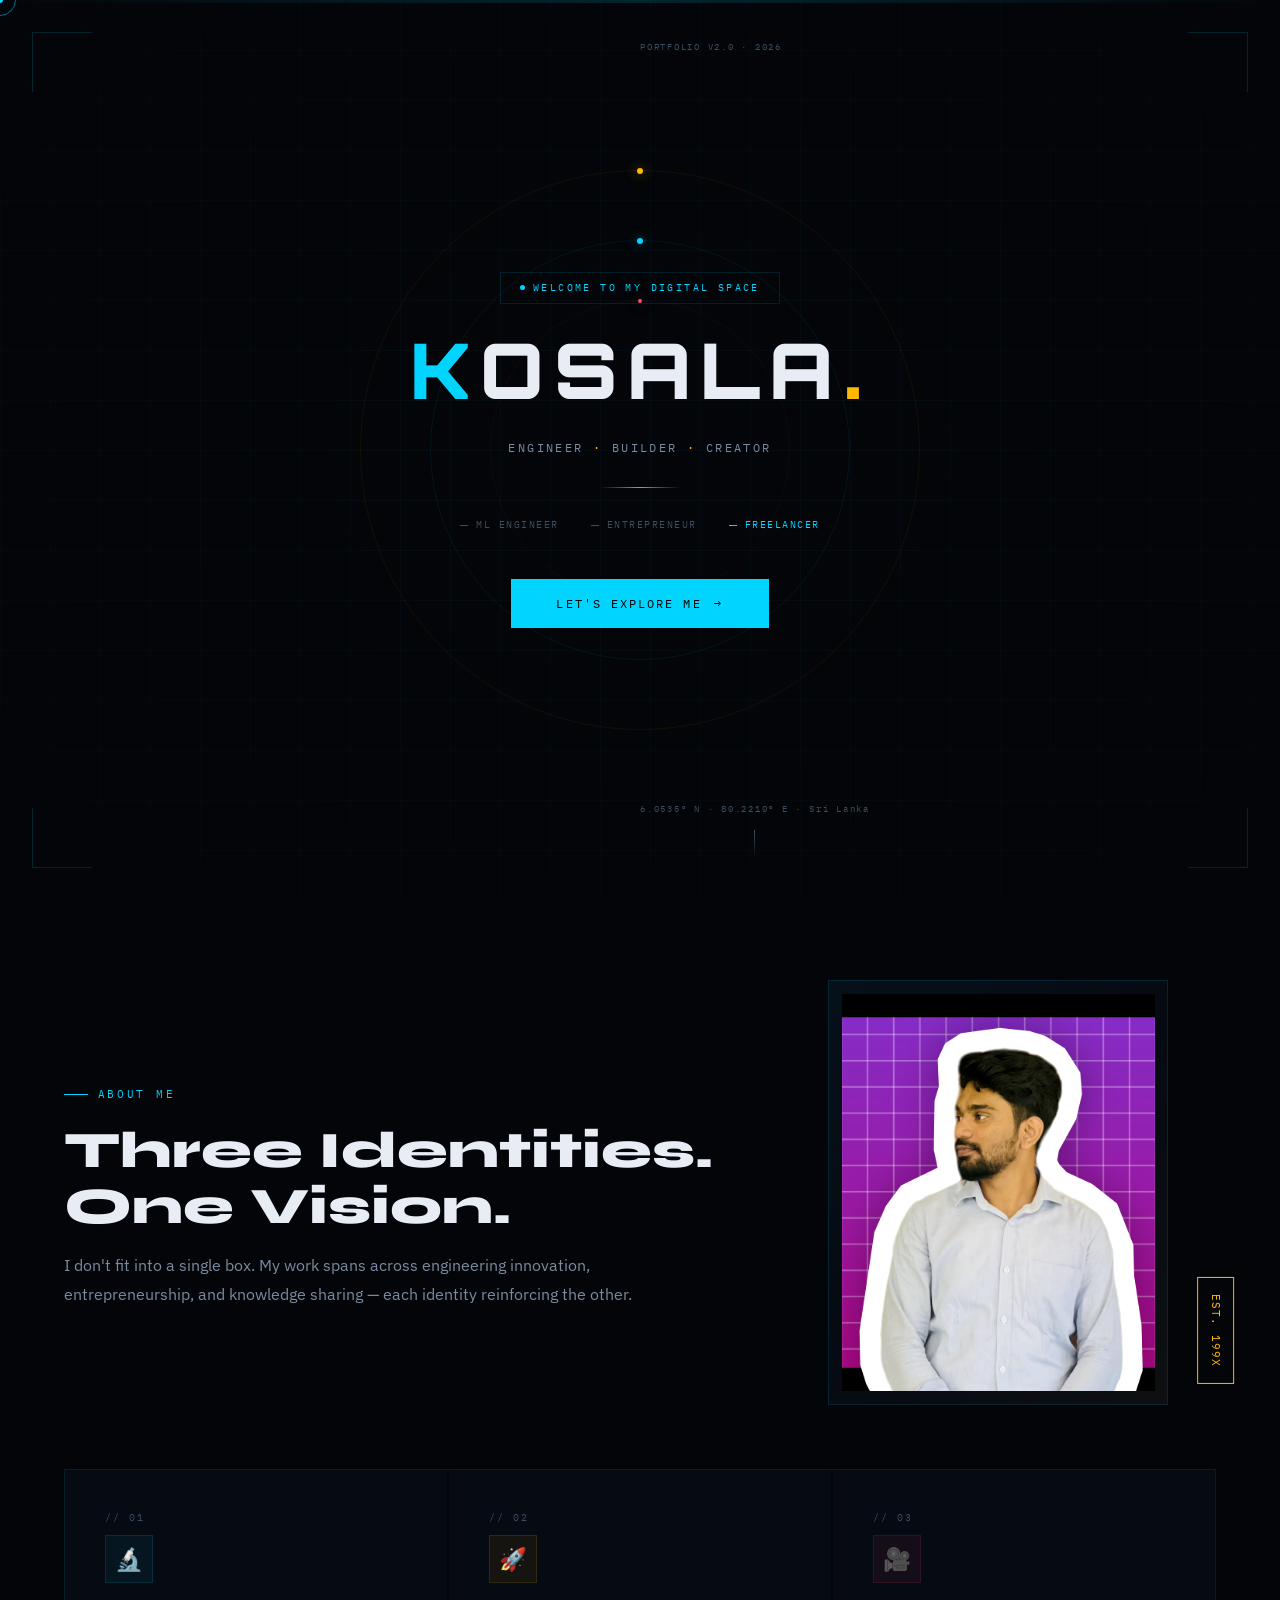
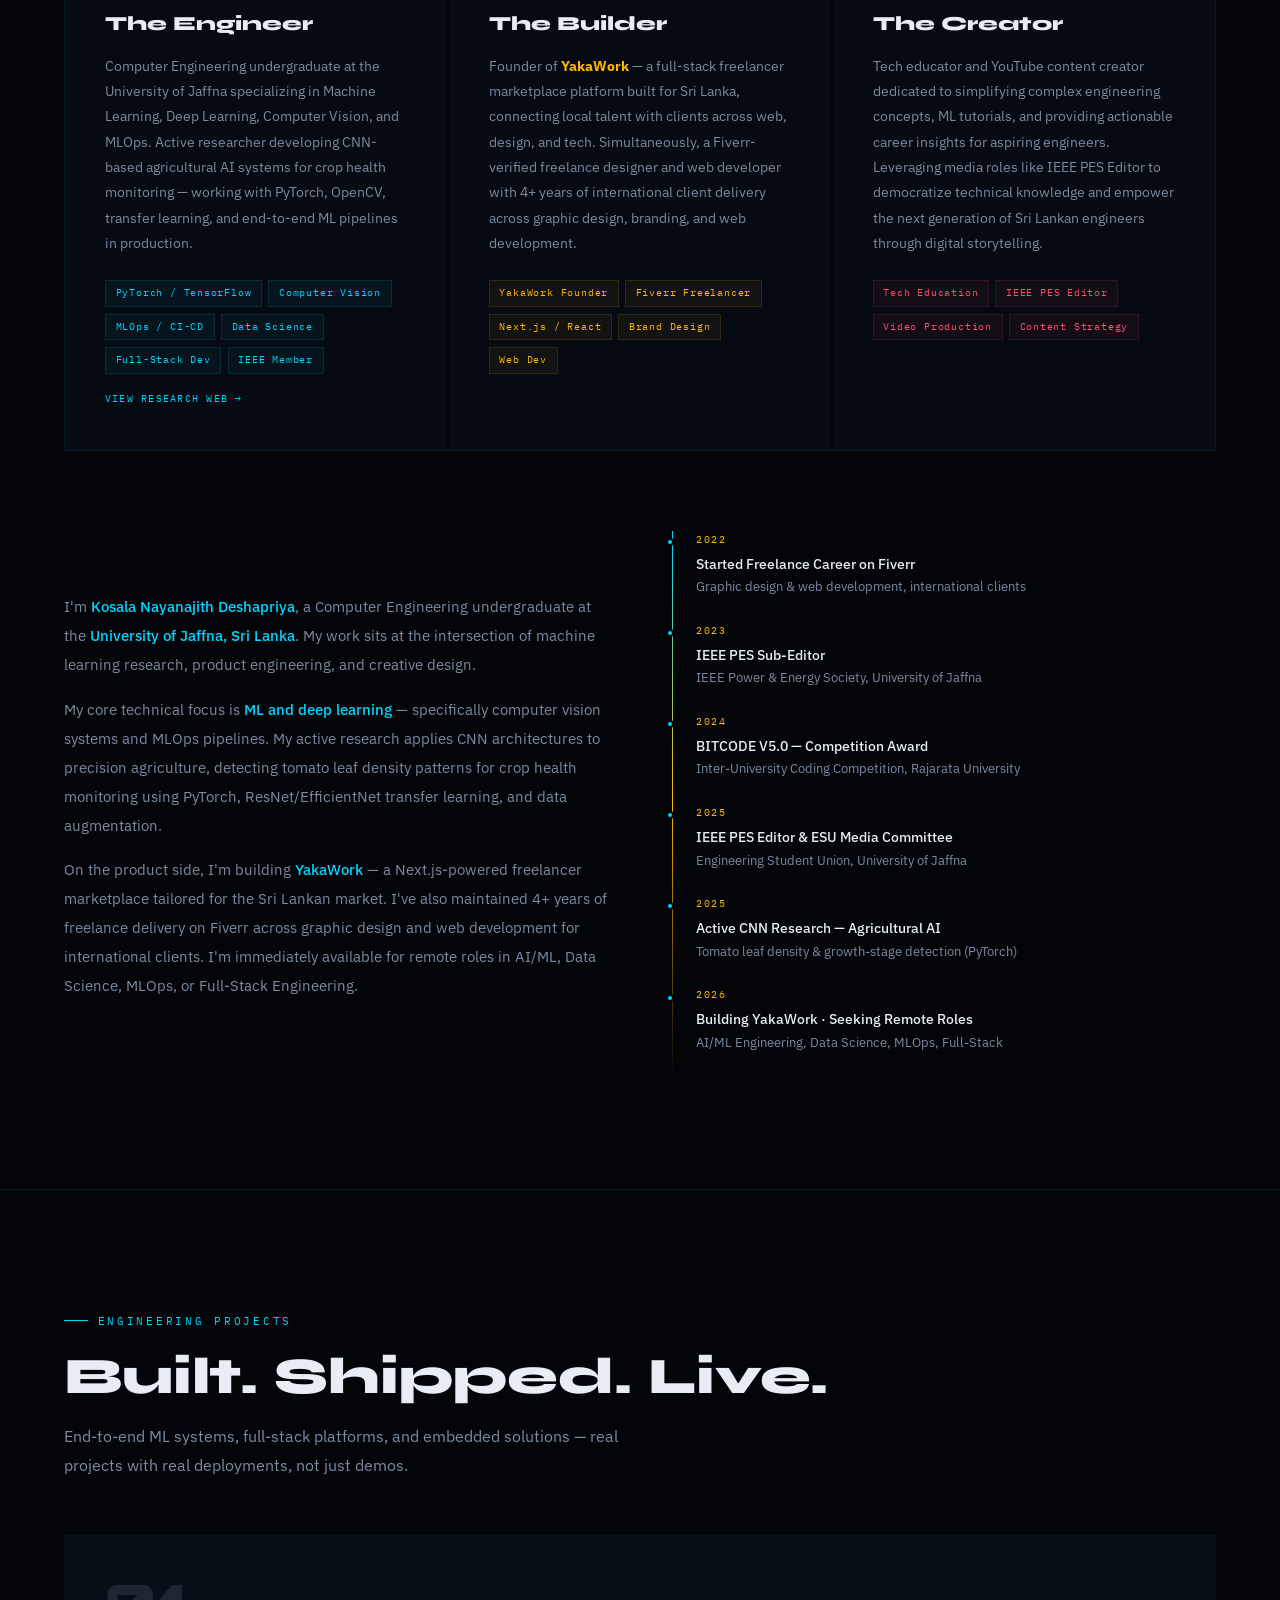
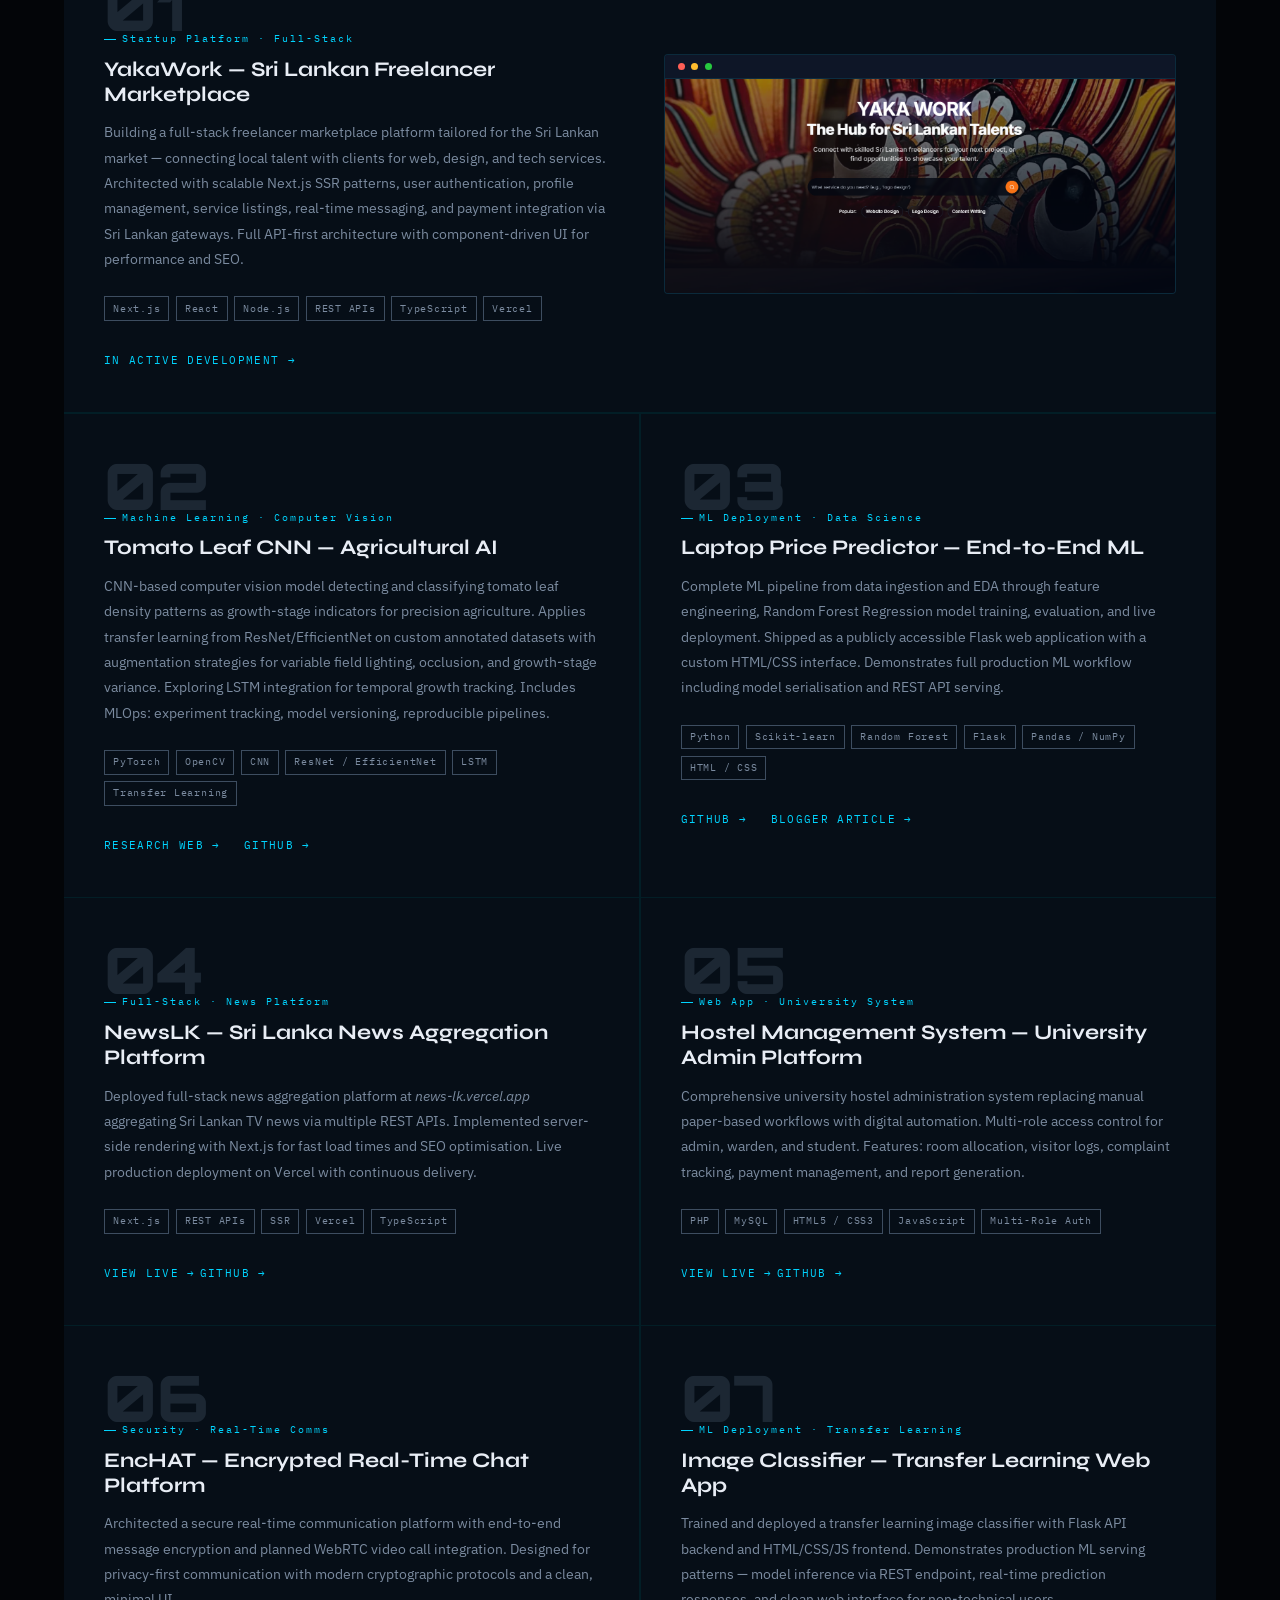
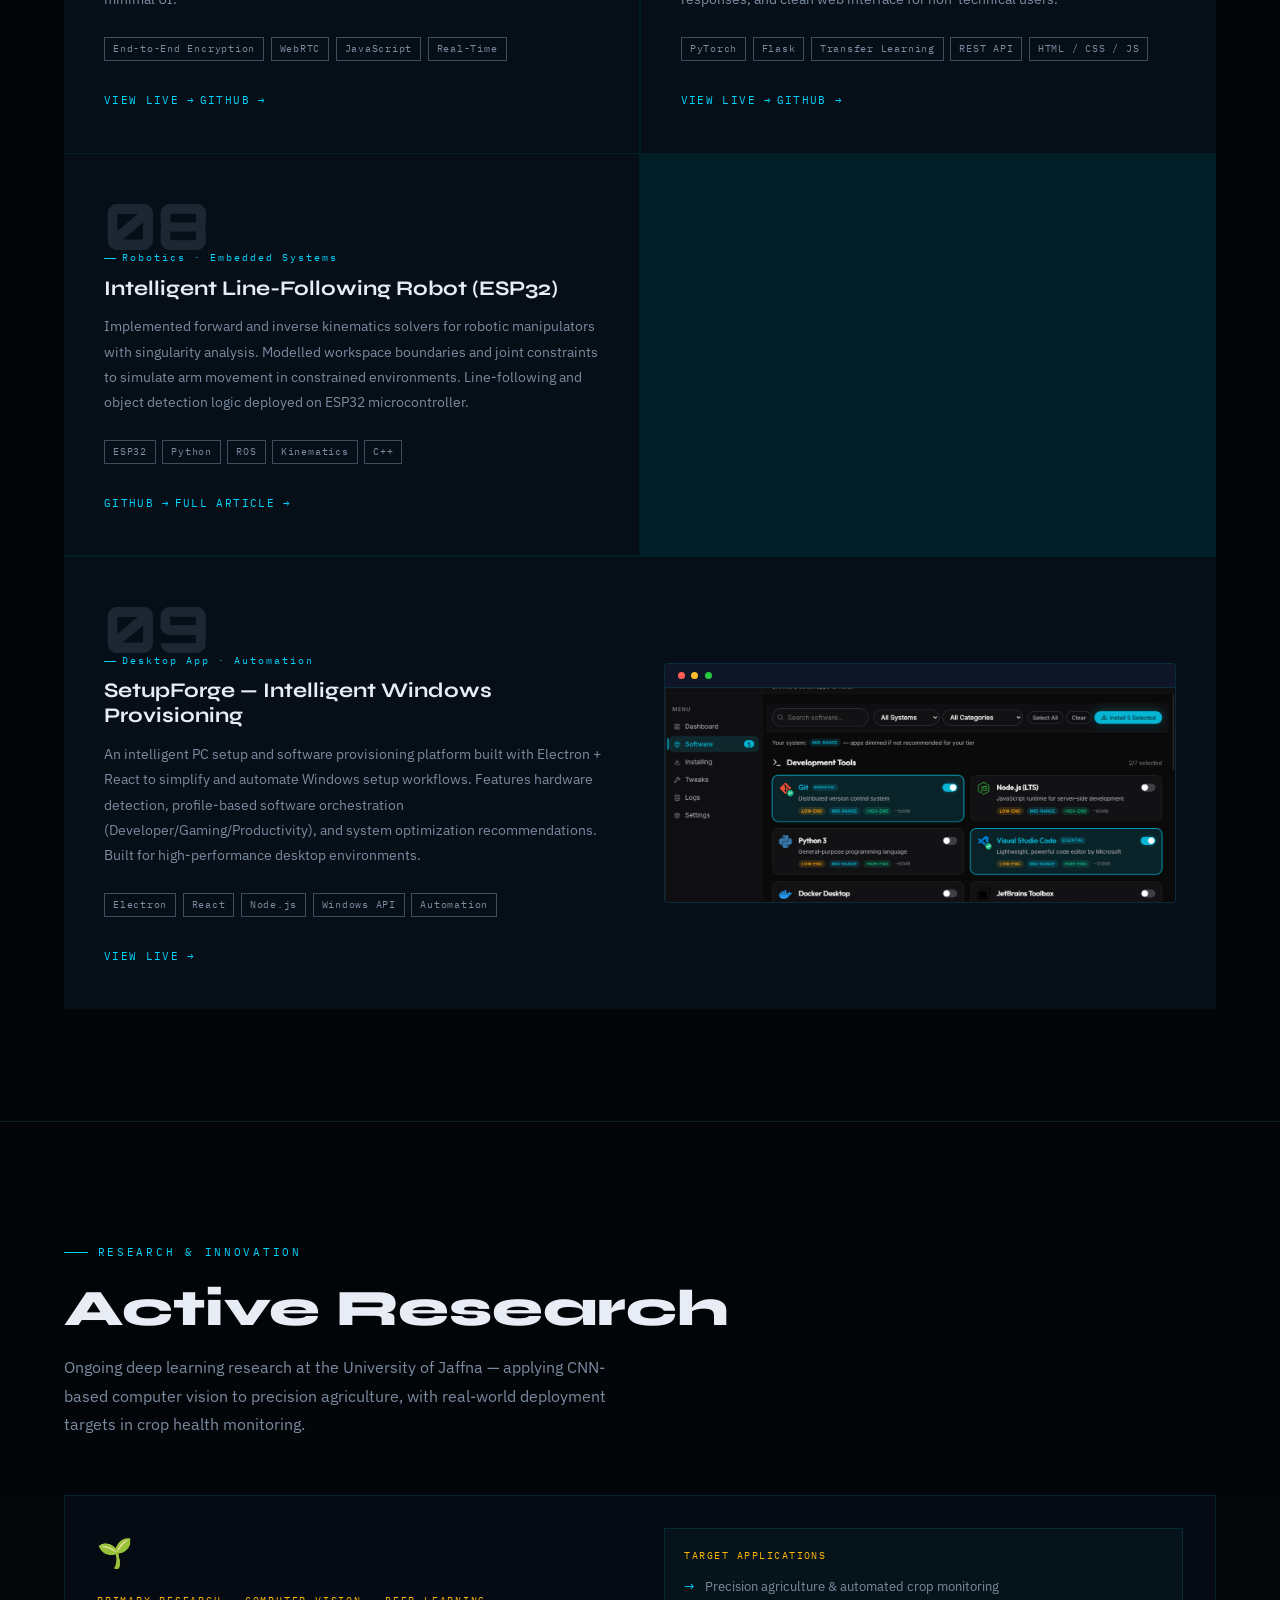
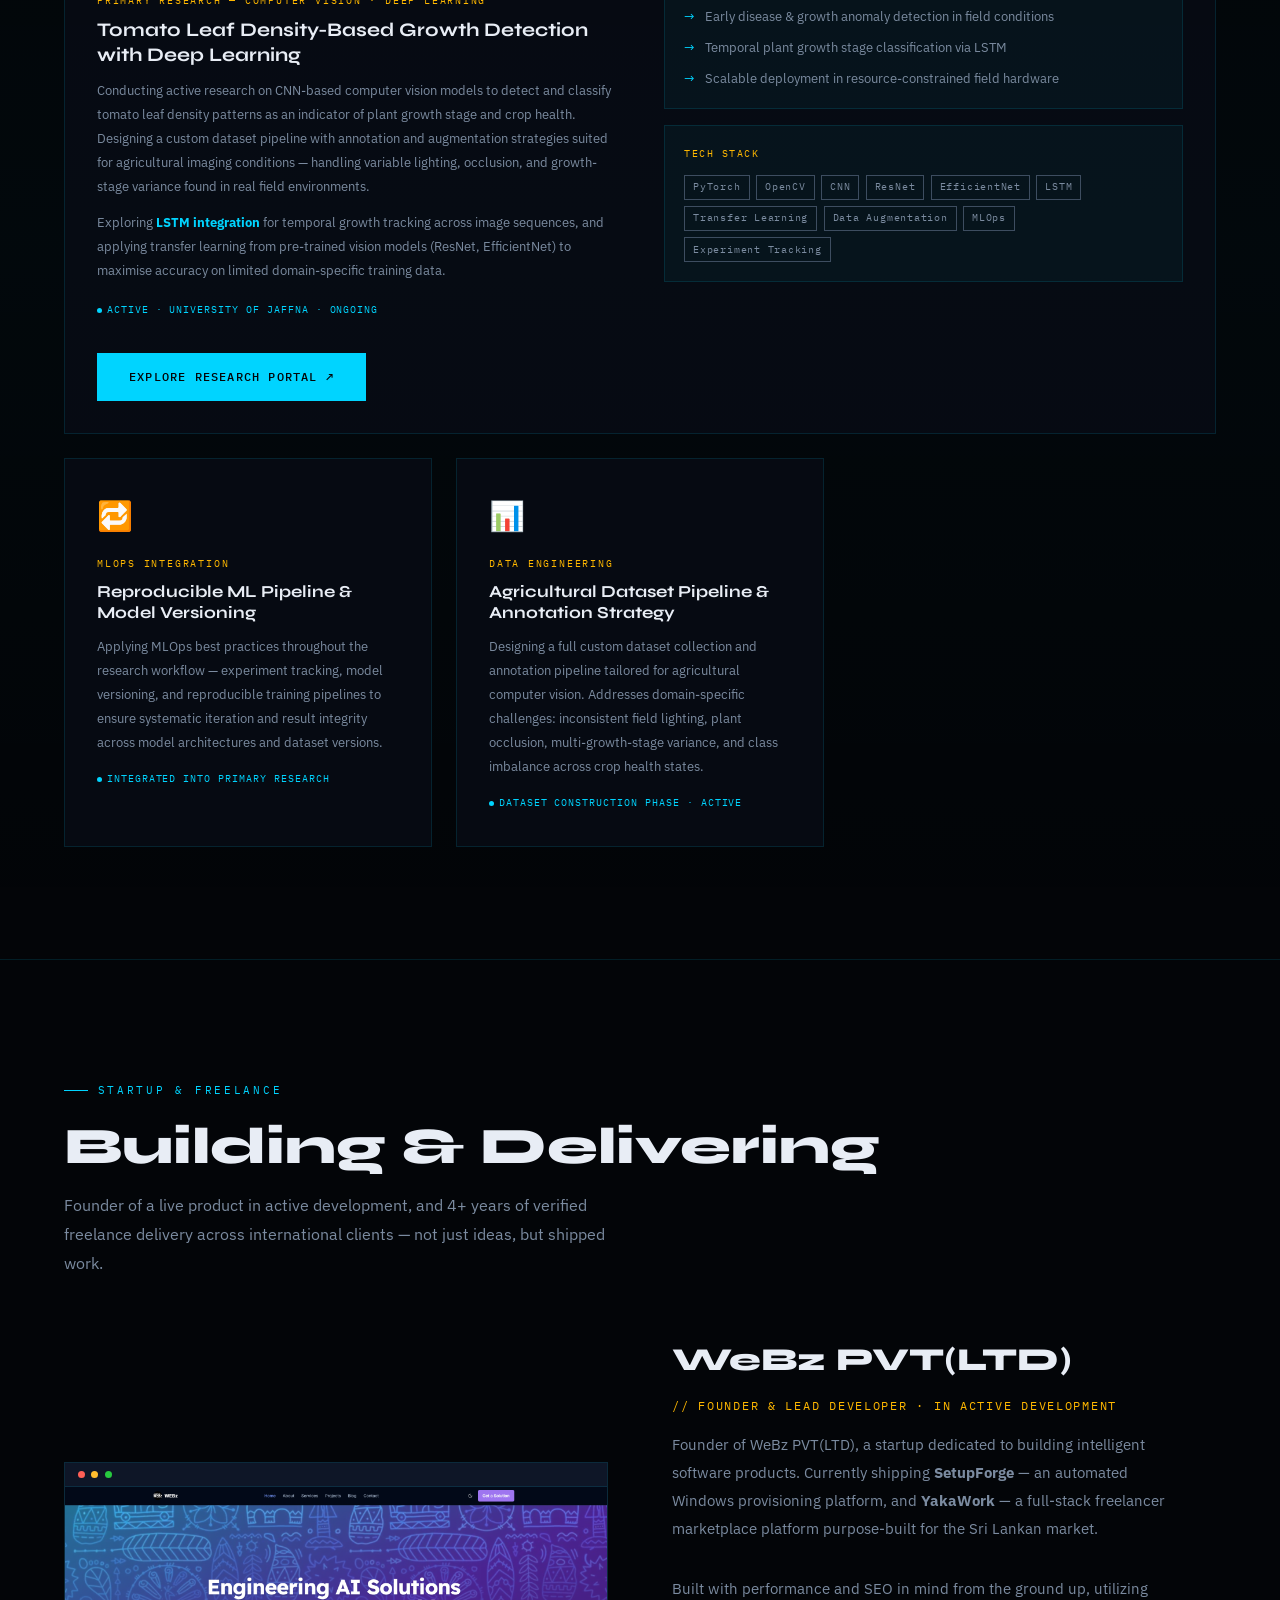
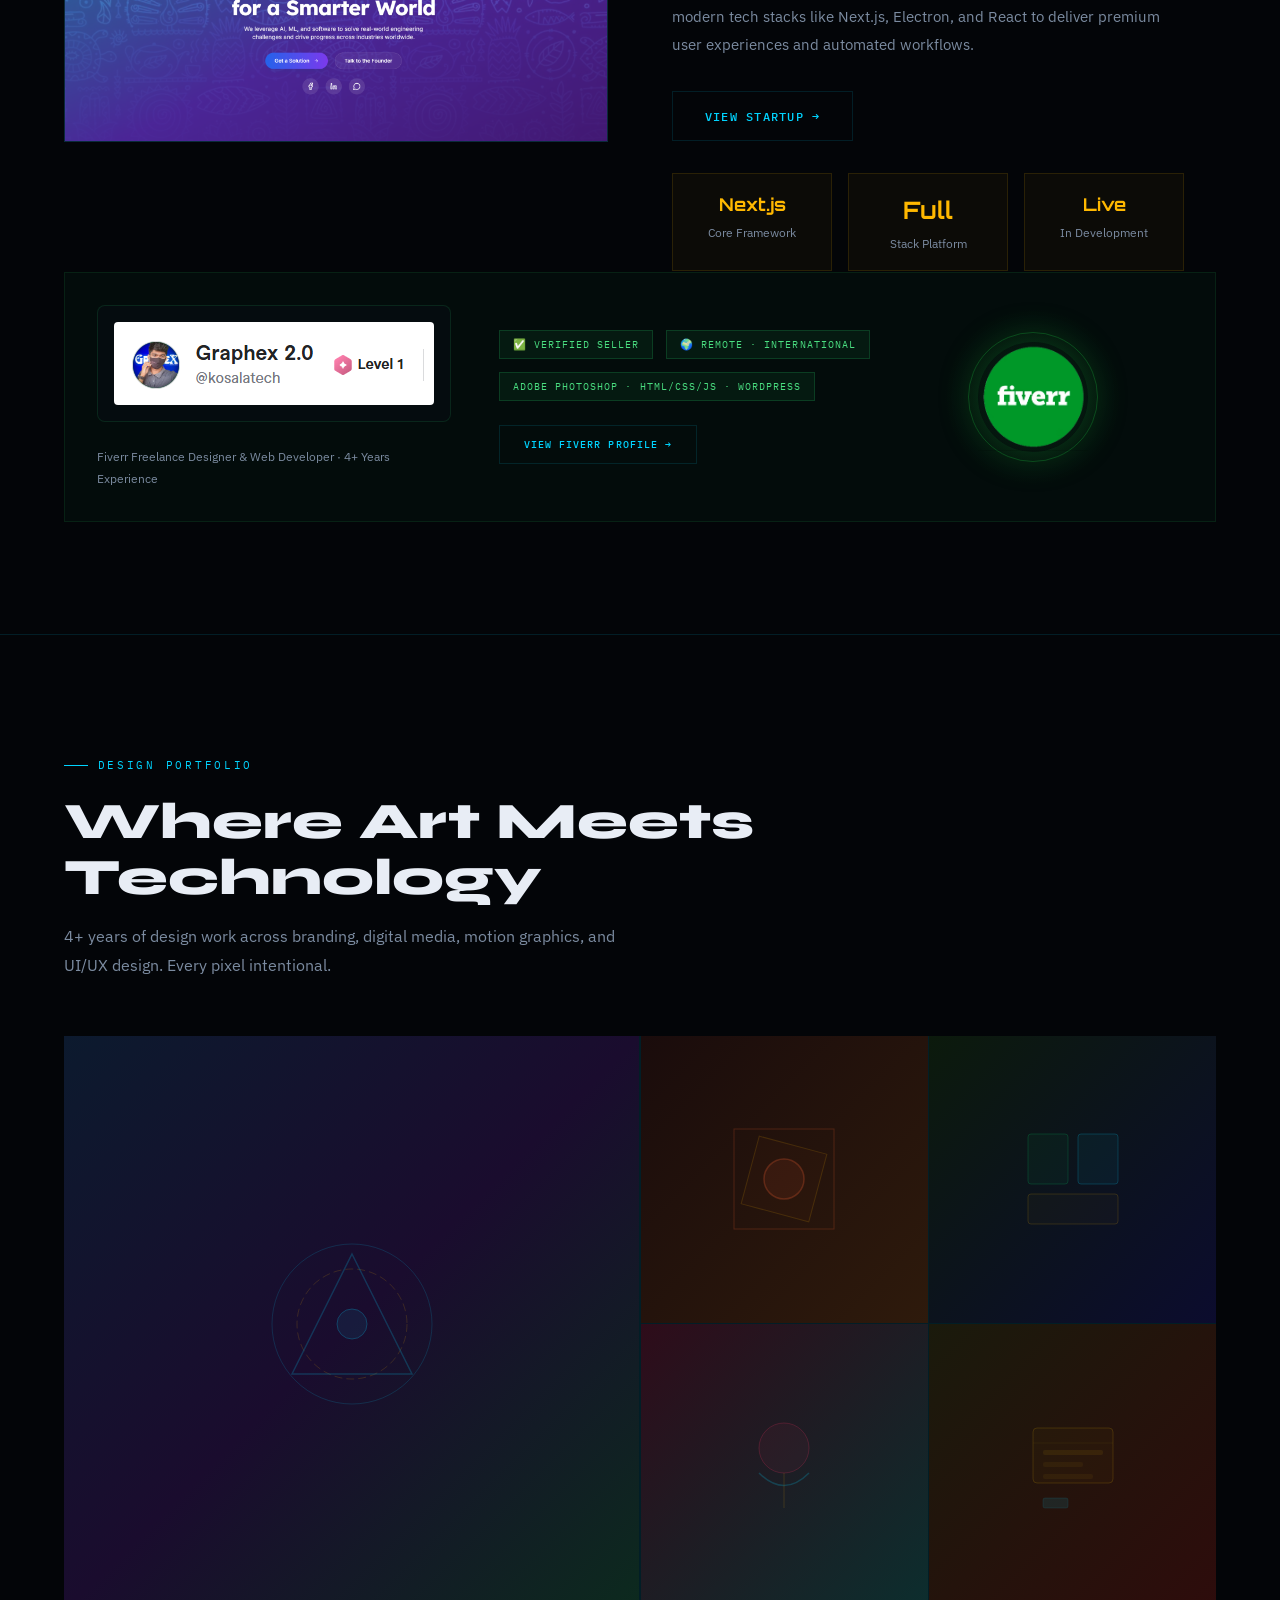
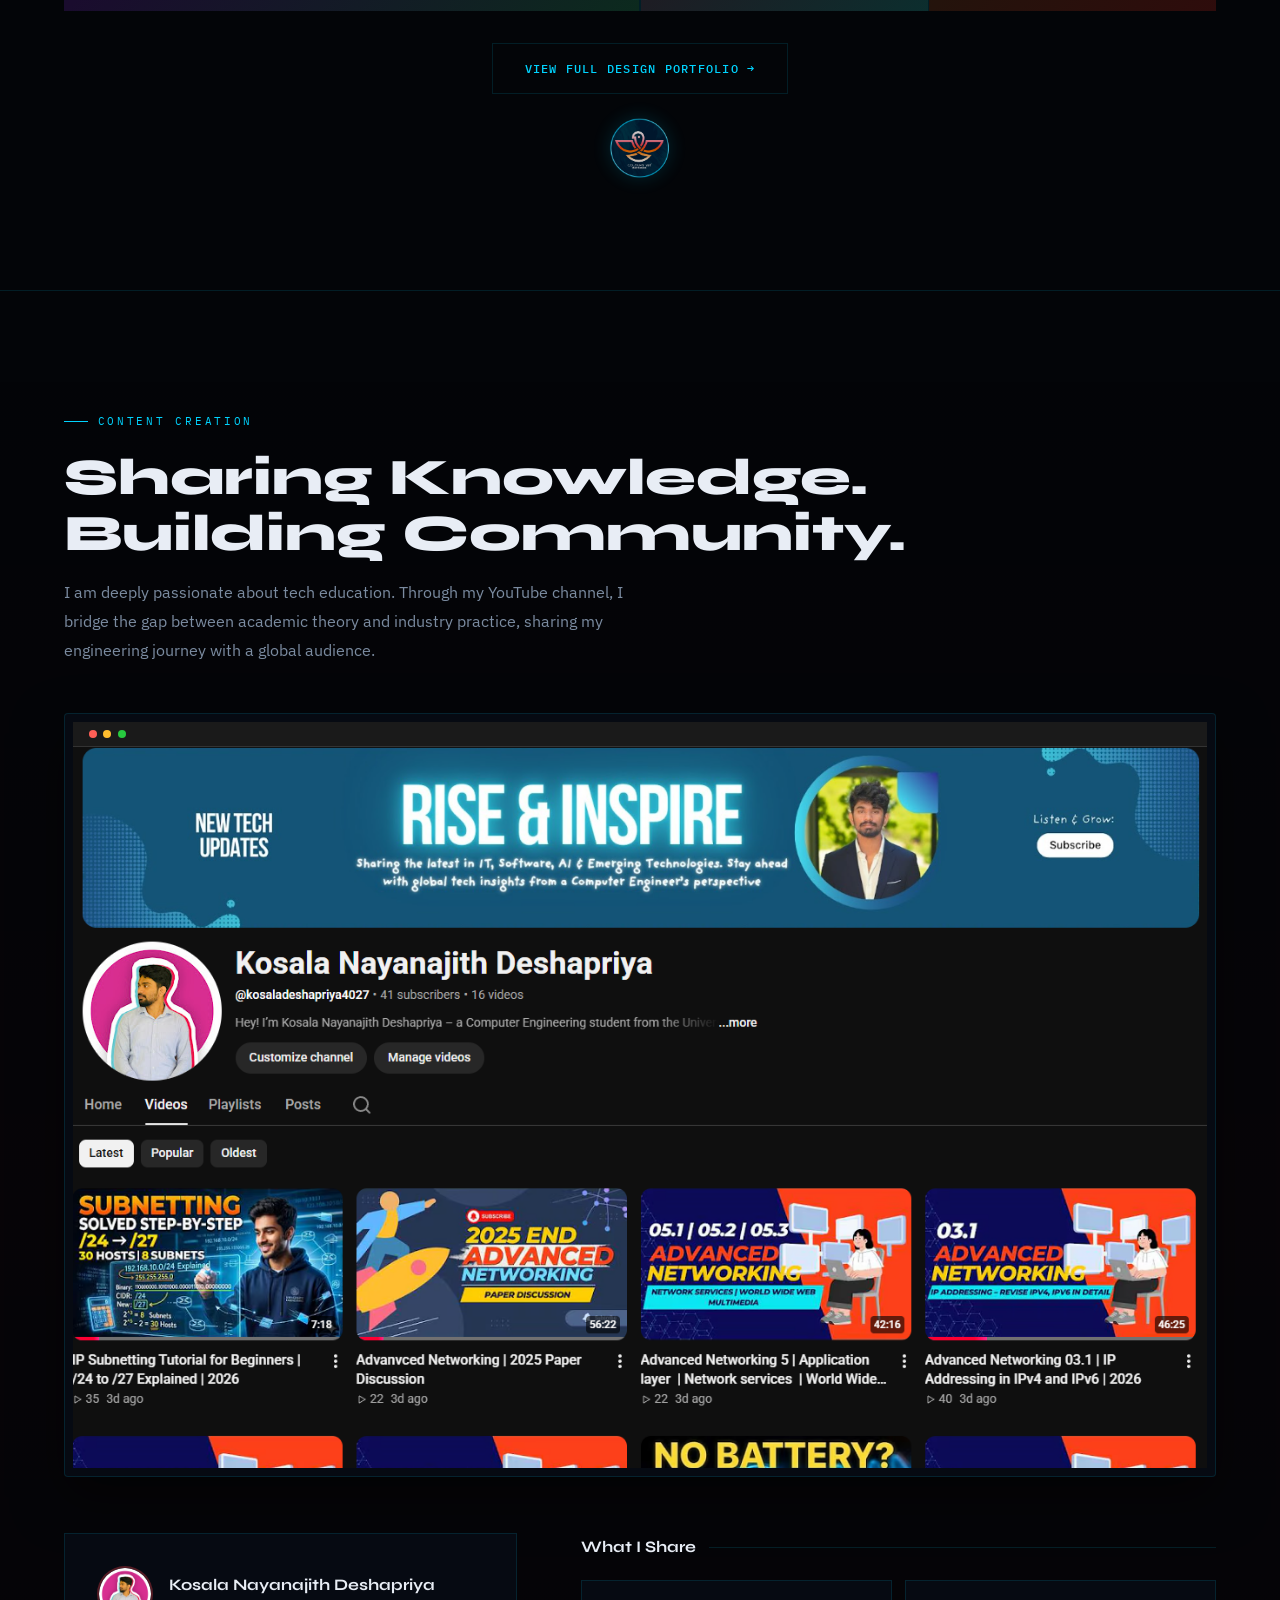
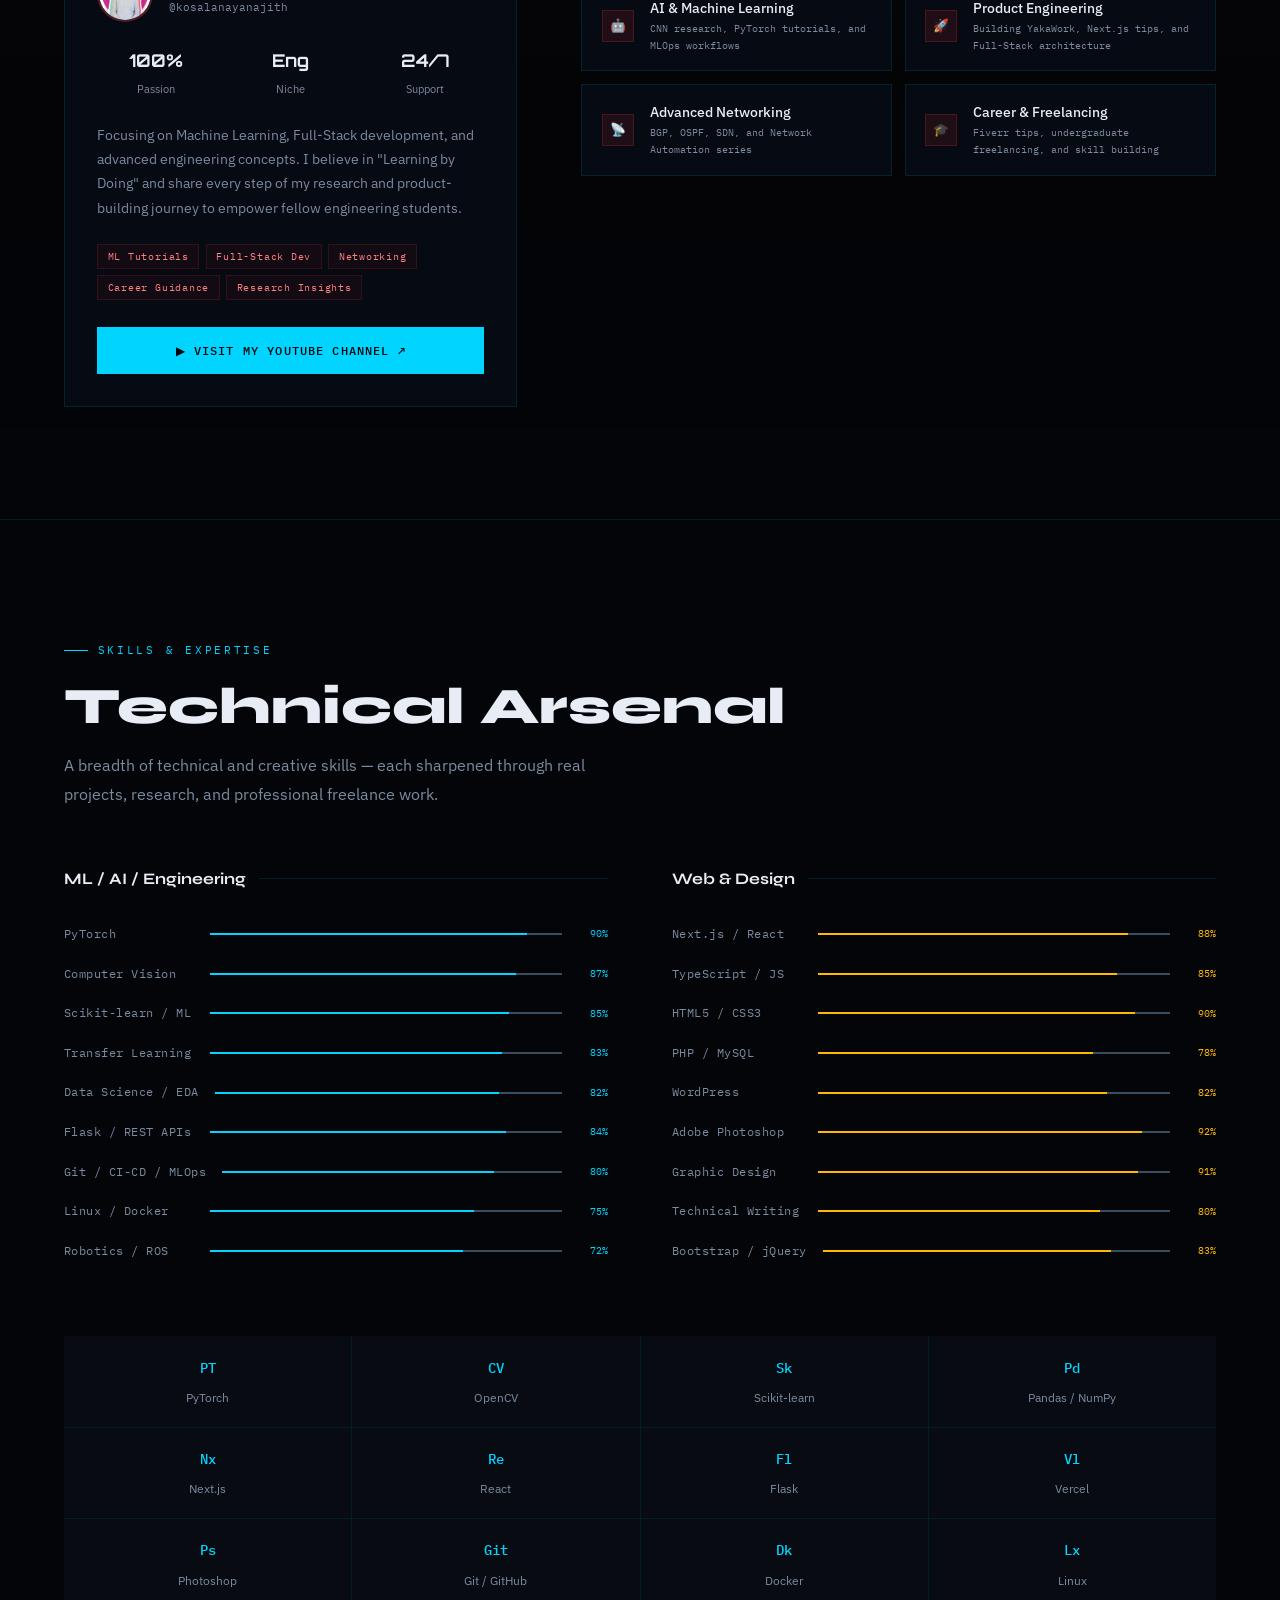
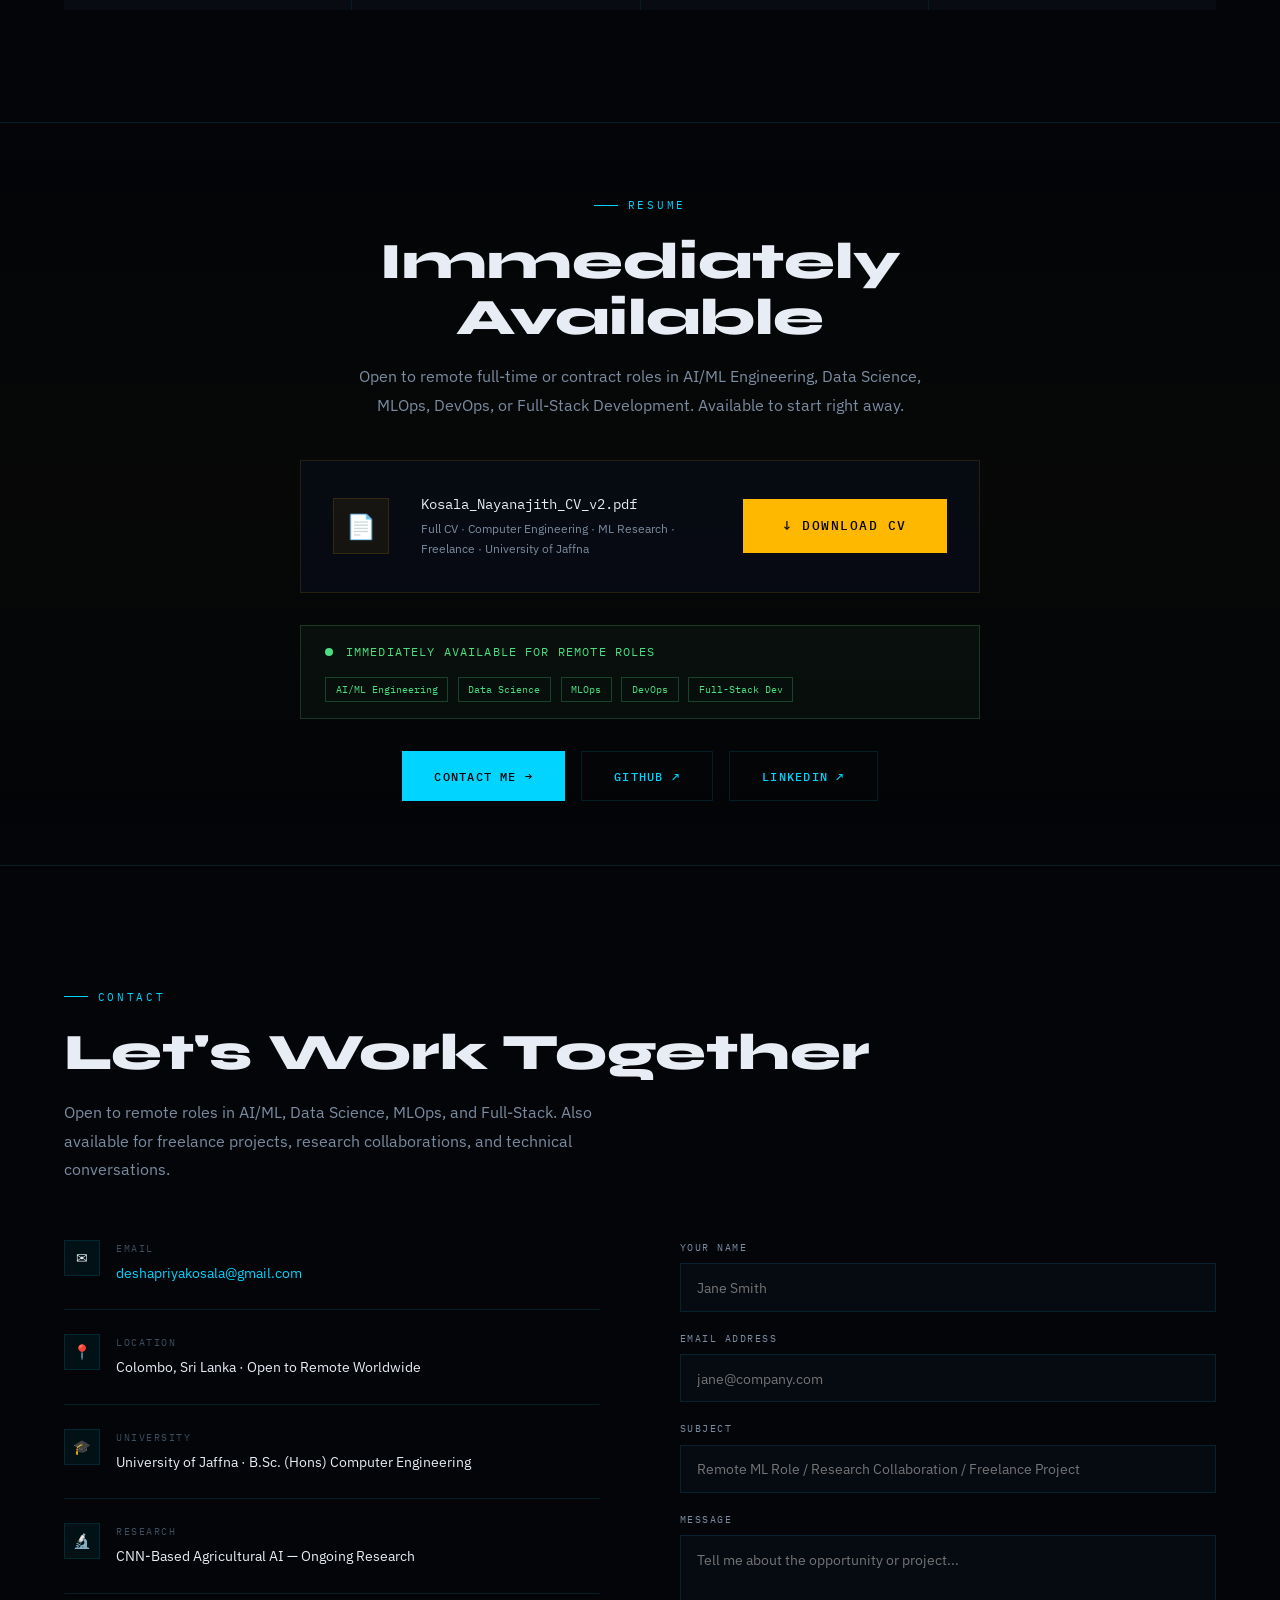
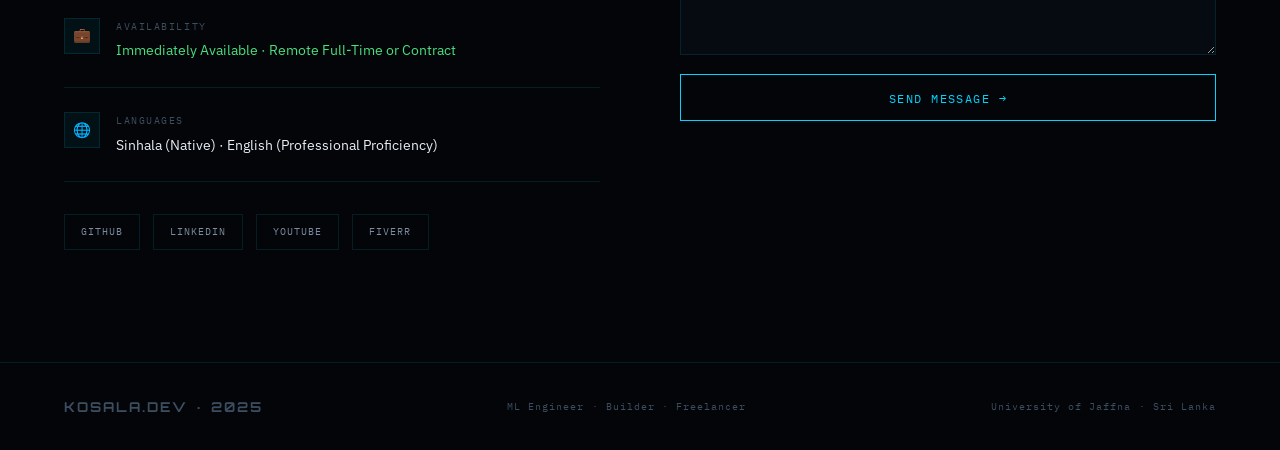
==== commit 10eee4ab: "Add favicon and sync index.html" ====
--- a/index.html
+++ b/index.html
@@ -5,6 +5,8 @@
   <meta charset="UTF-8">
   <meta name="viewport" content="width=device-width, initial-scale=1.0">
   <title>Kosala Nayanajith | Engineer · Entrepreneur · Builder</title>
+  <link rel="icon" type="image/png" href="favicon.png">
+  <link rel="apple-touch-icon" href="favicon.png">
   <link rel="preconnect" href="https://fonts.googleapis.com">
   <link
     href="https://fonts.googleapis.com/css2?family=Orbitron:wght@400;700;900&family=Syne:wght@400;600;700;800&family=IBM+Plex+Sans:wght@300;400;500;600&family=IBM+Plex+Mono:wght@400;500&display=swap"
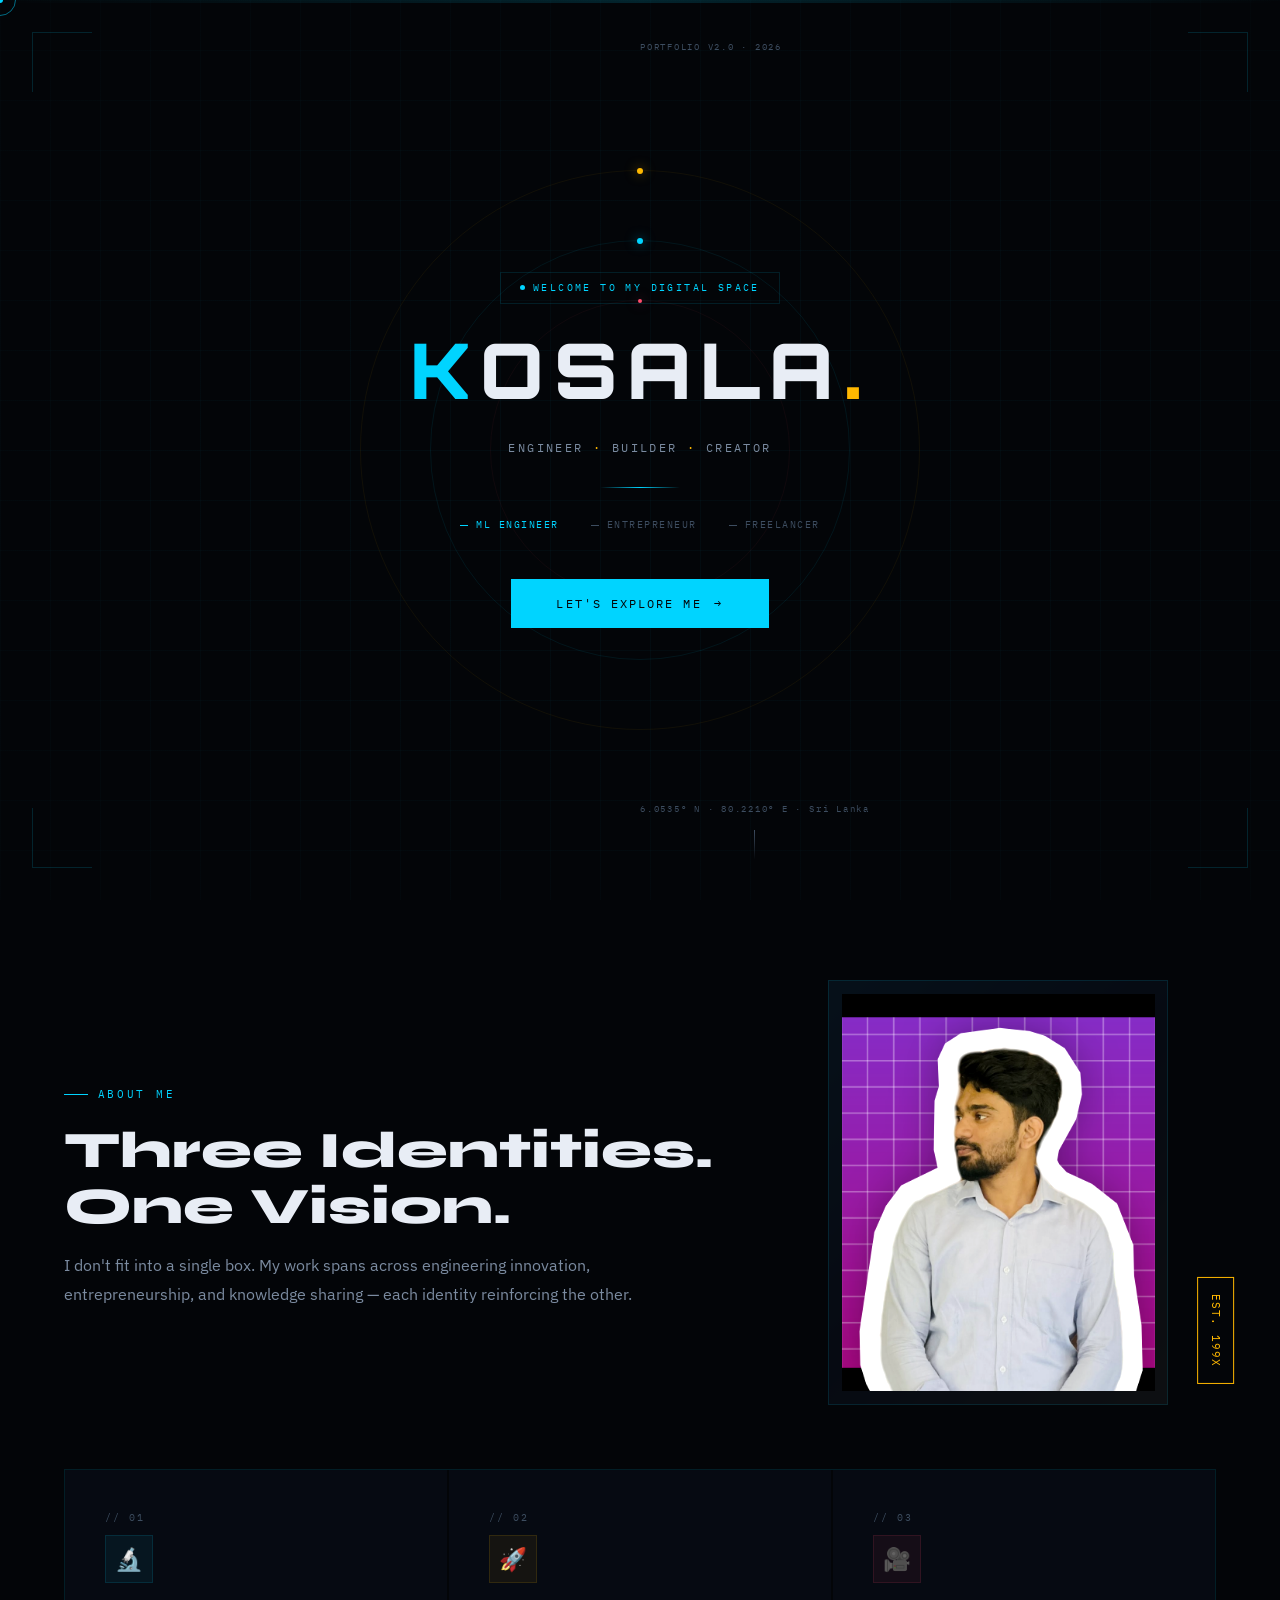
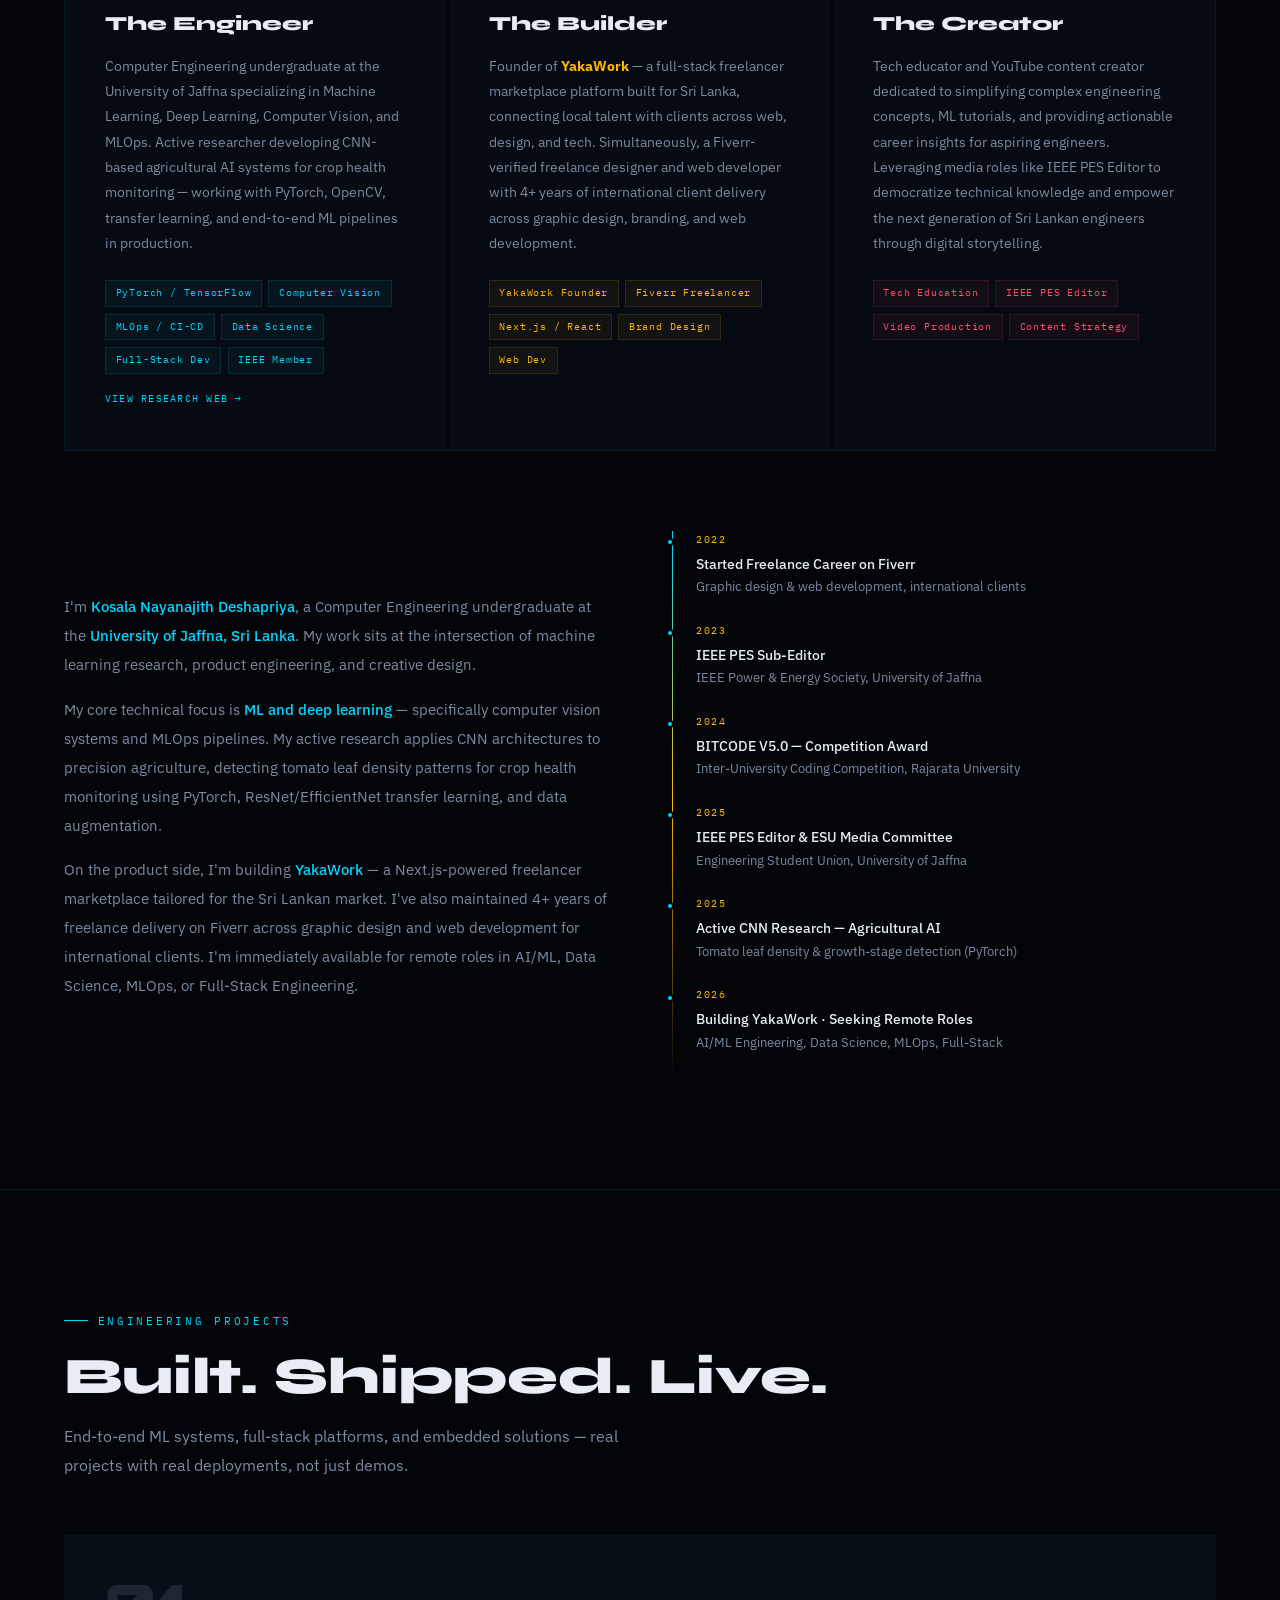
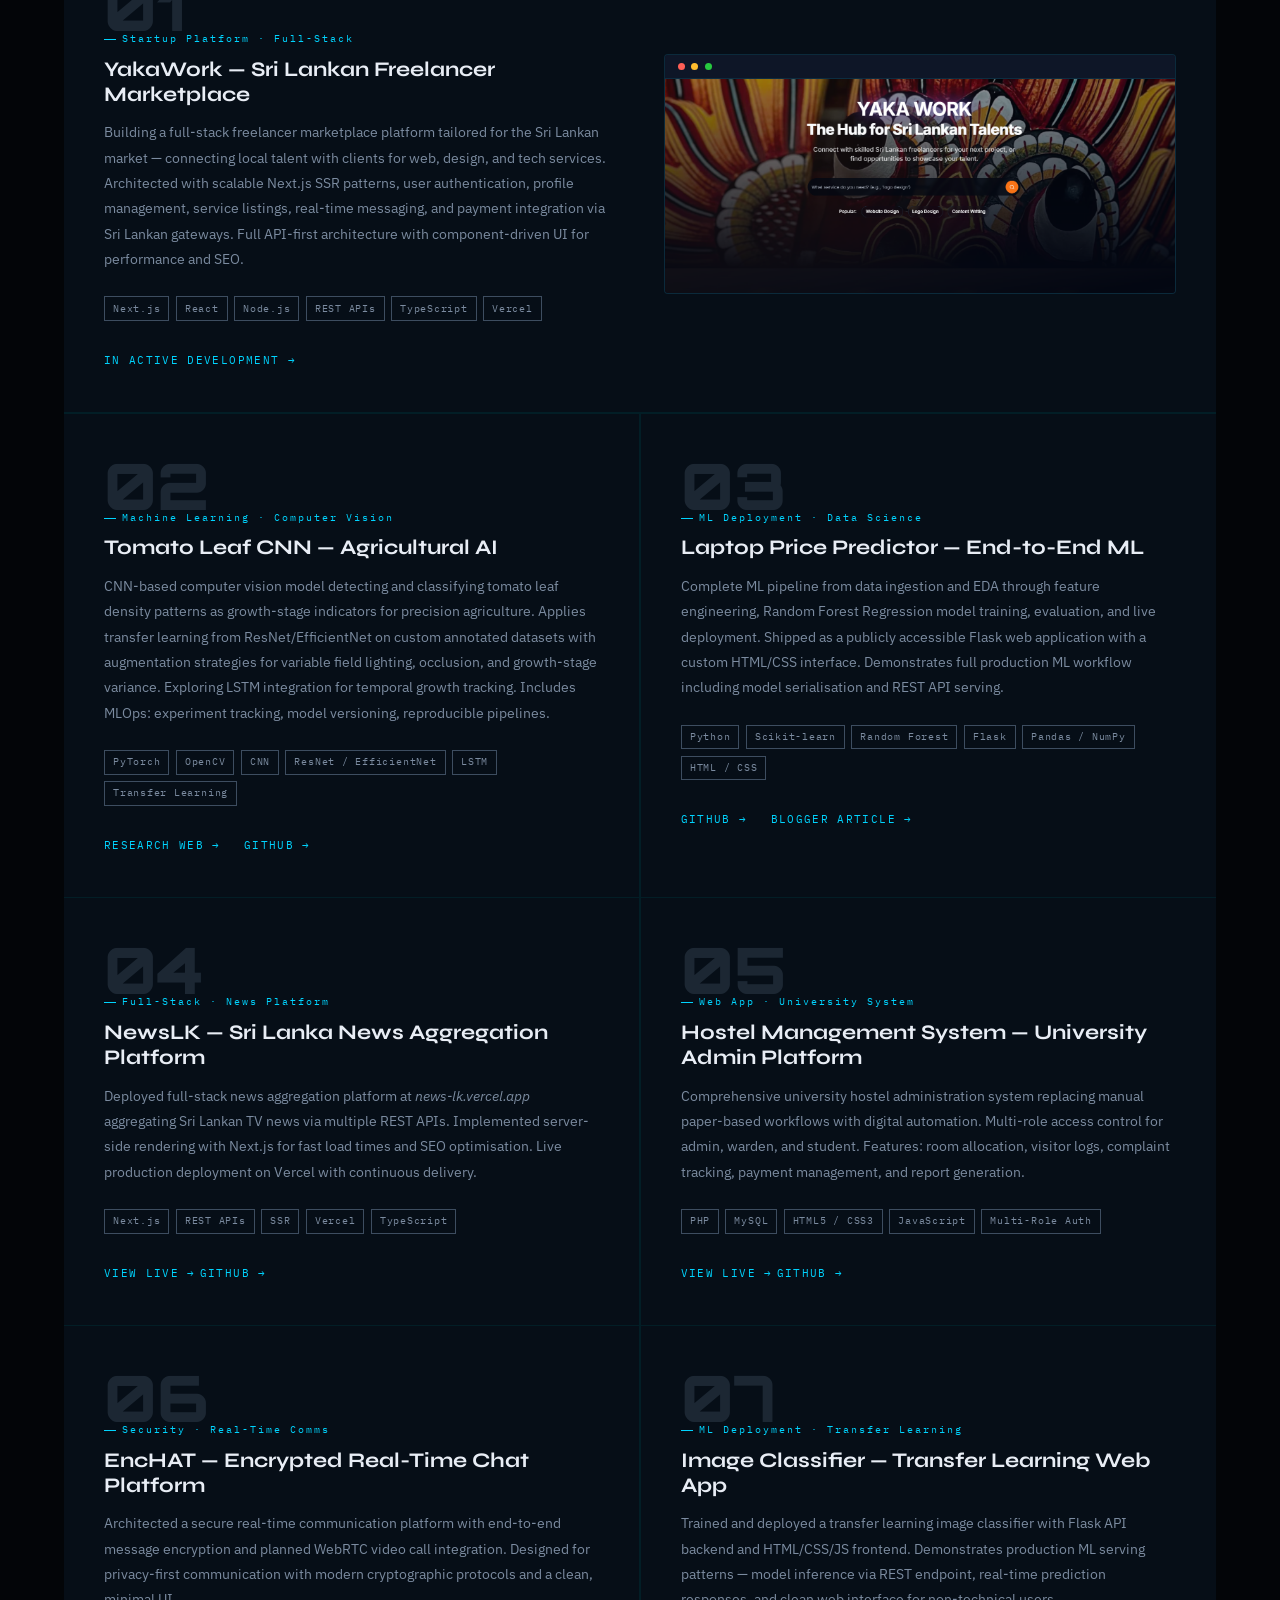
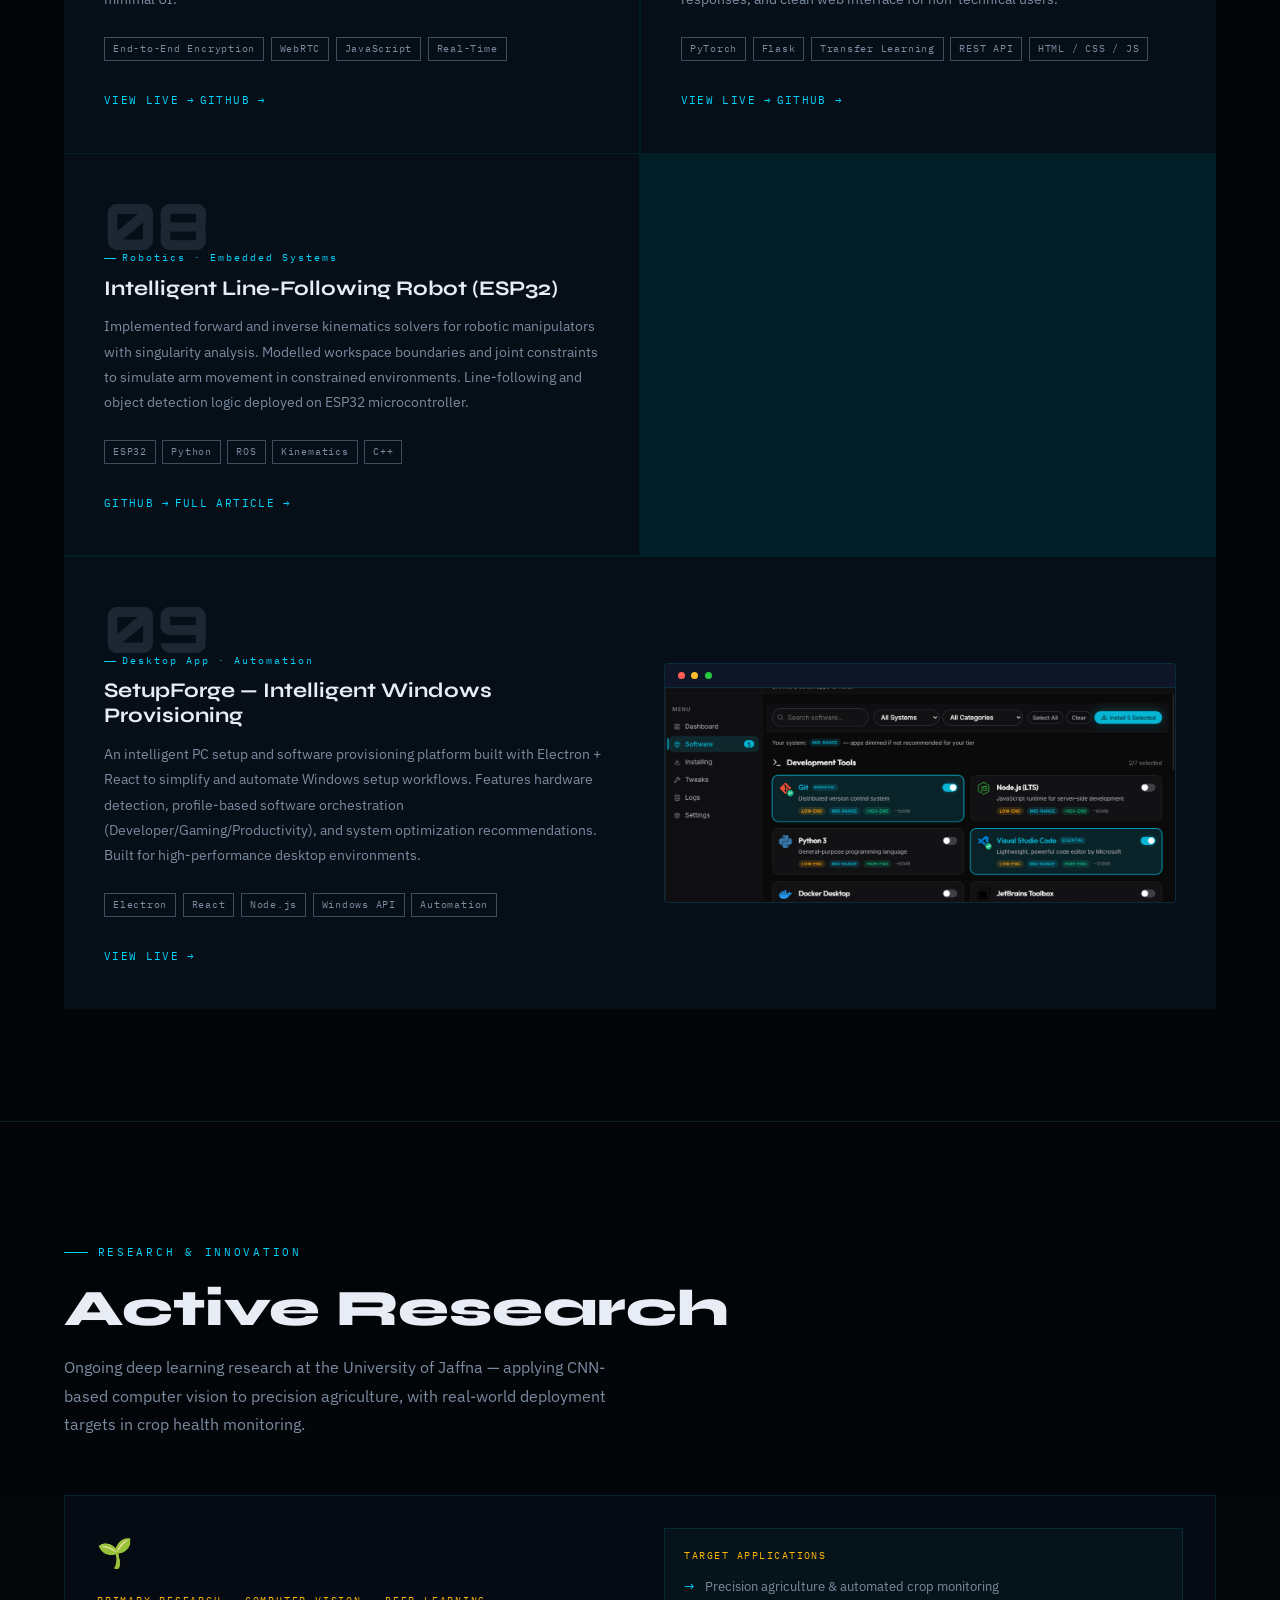
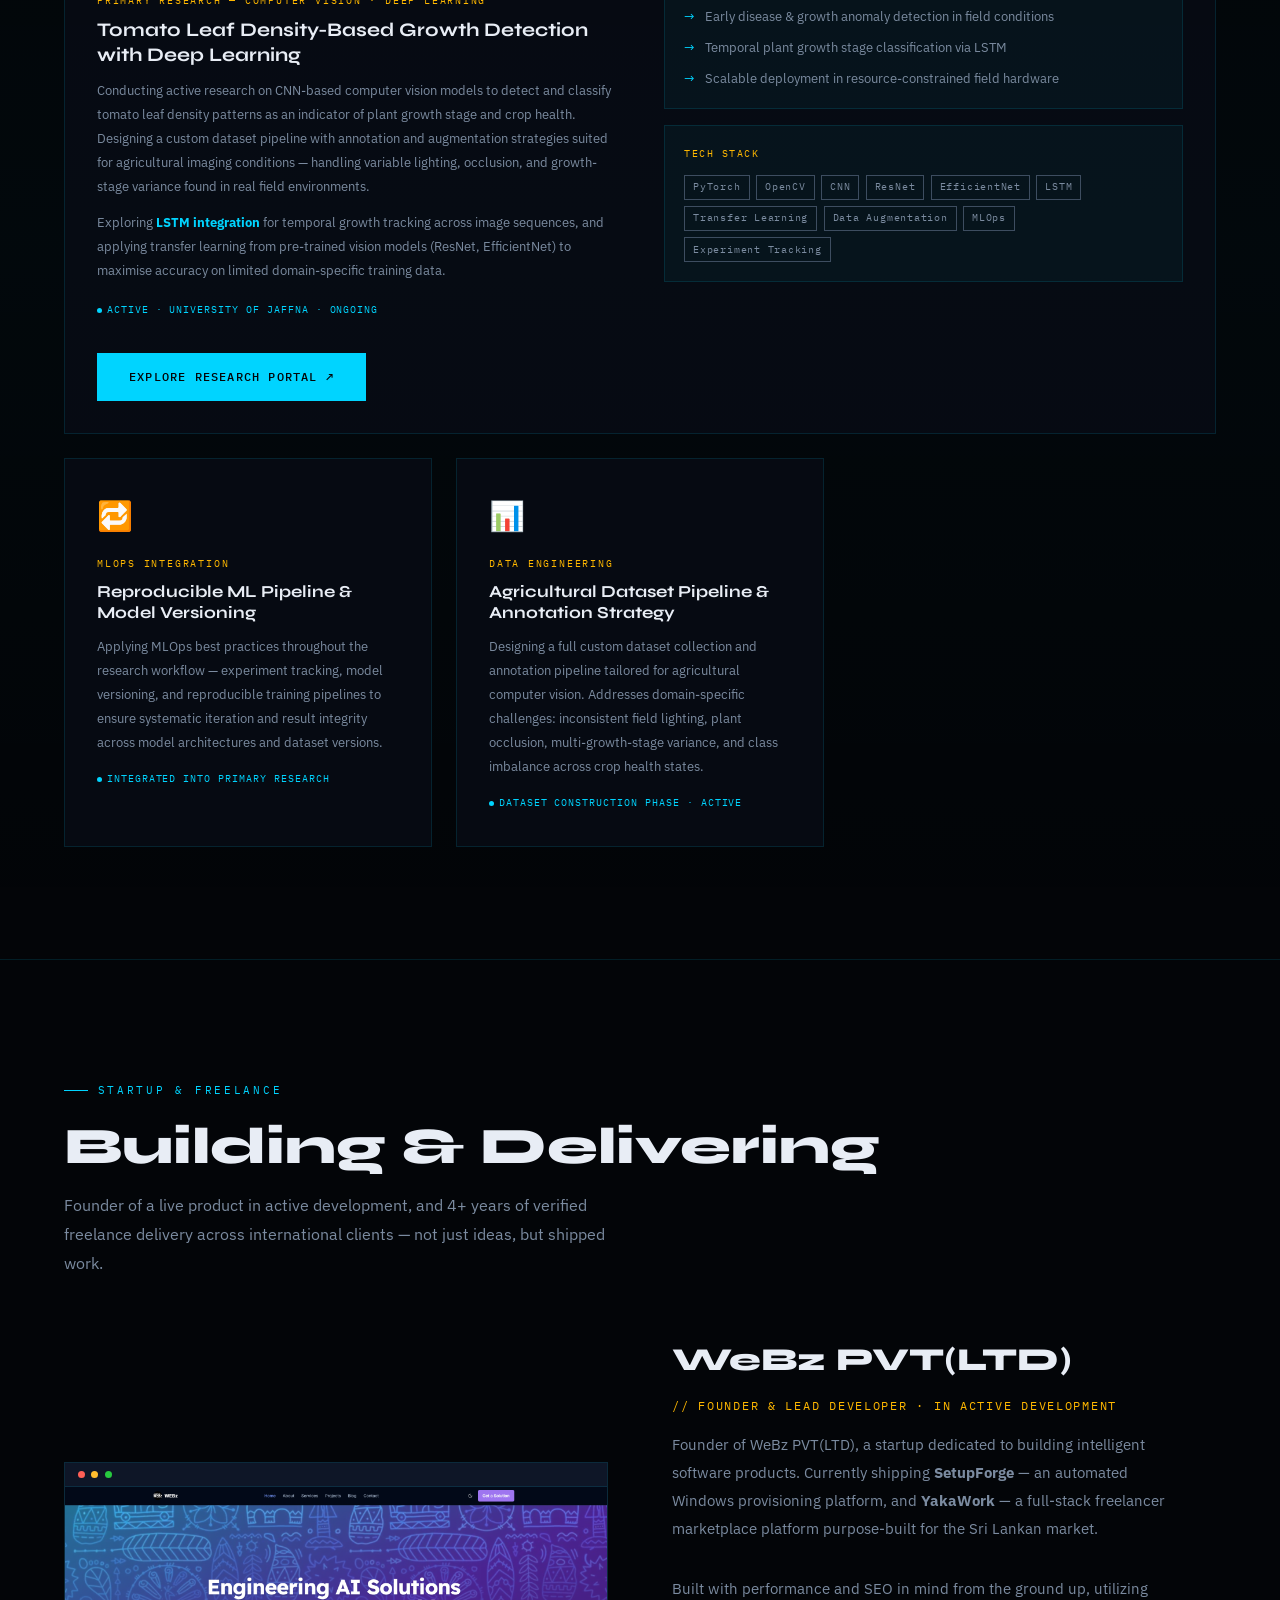
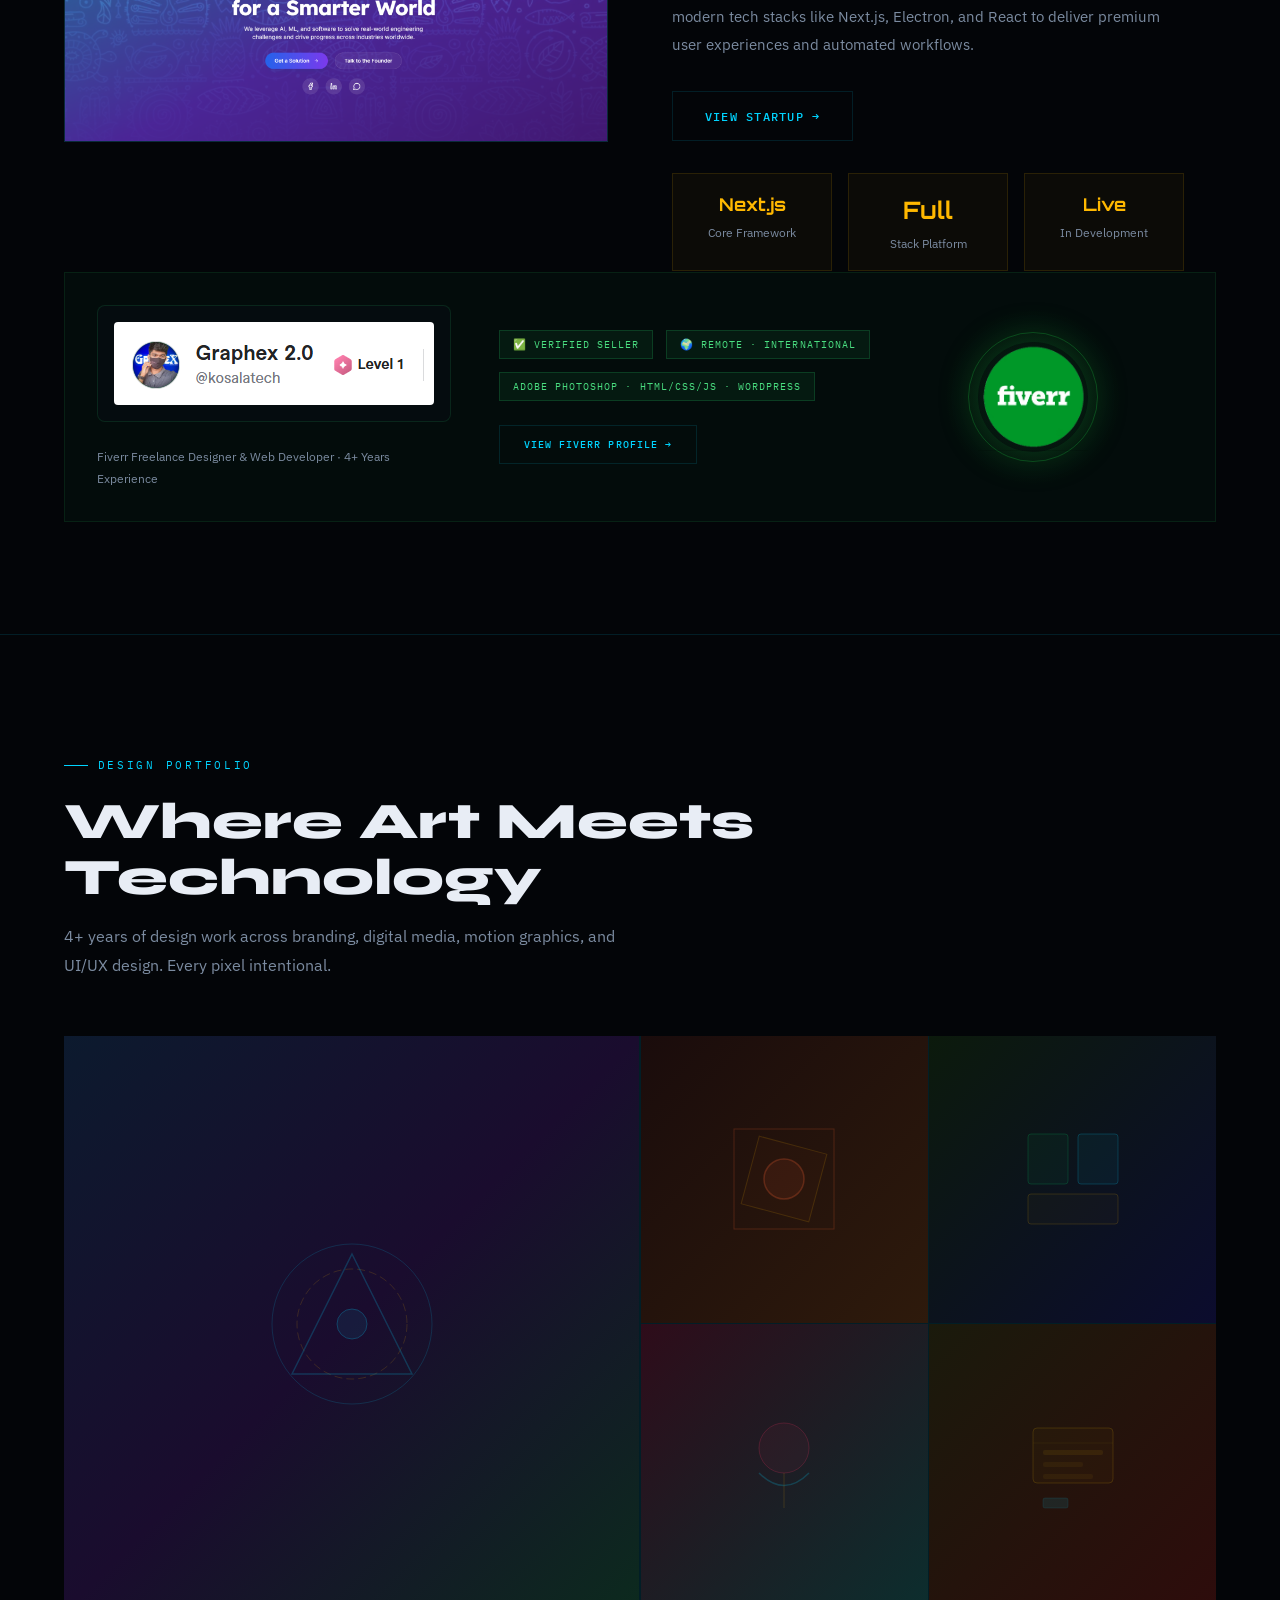
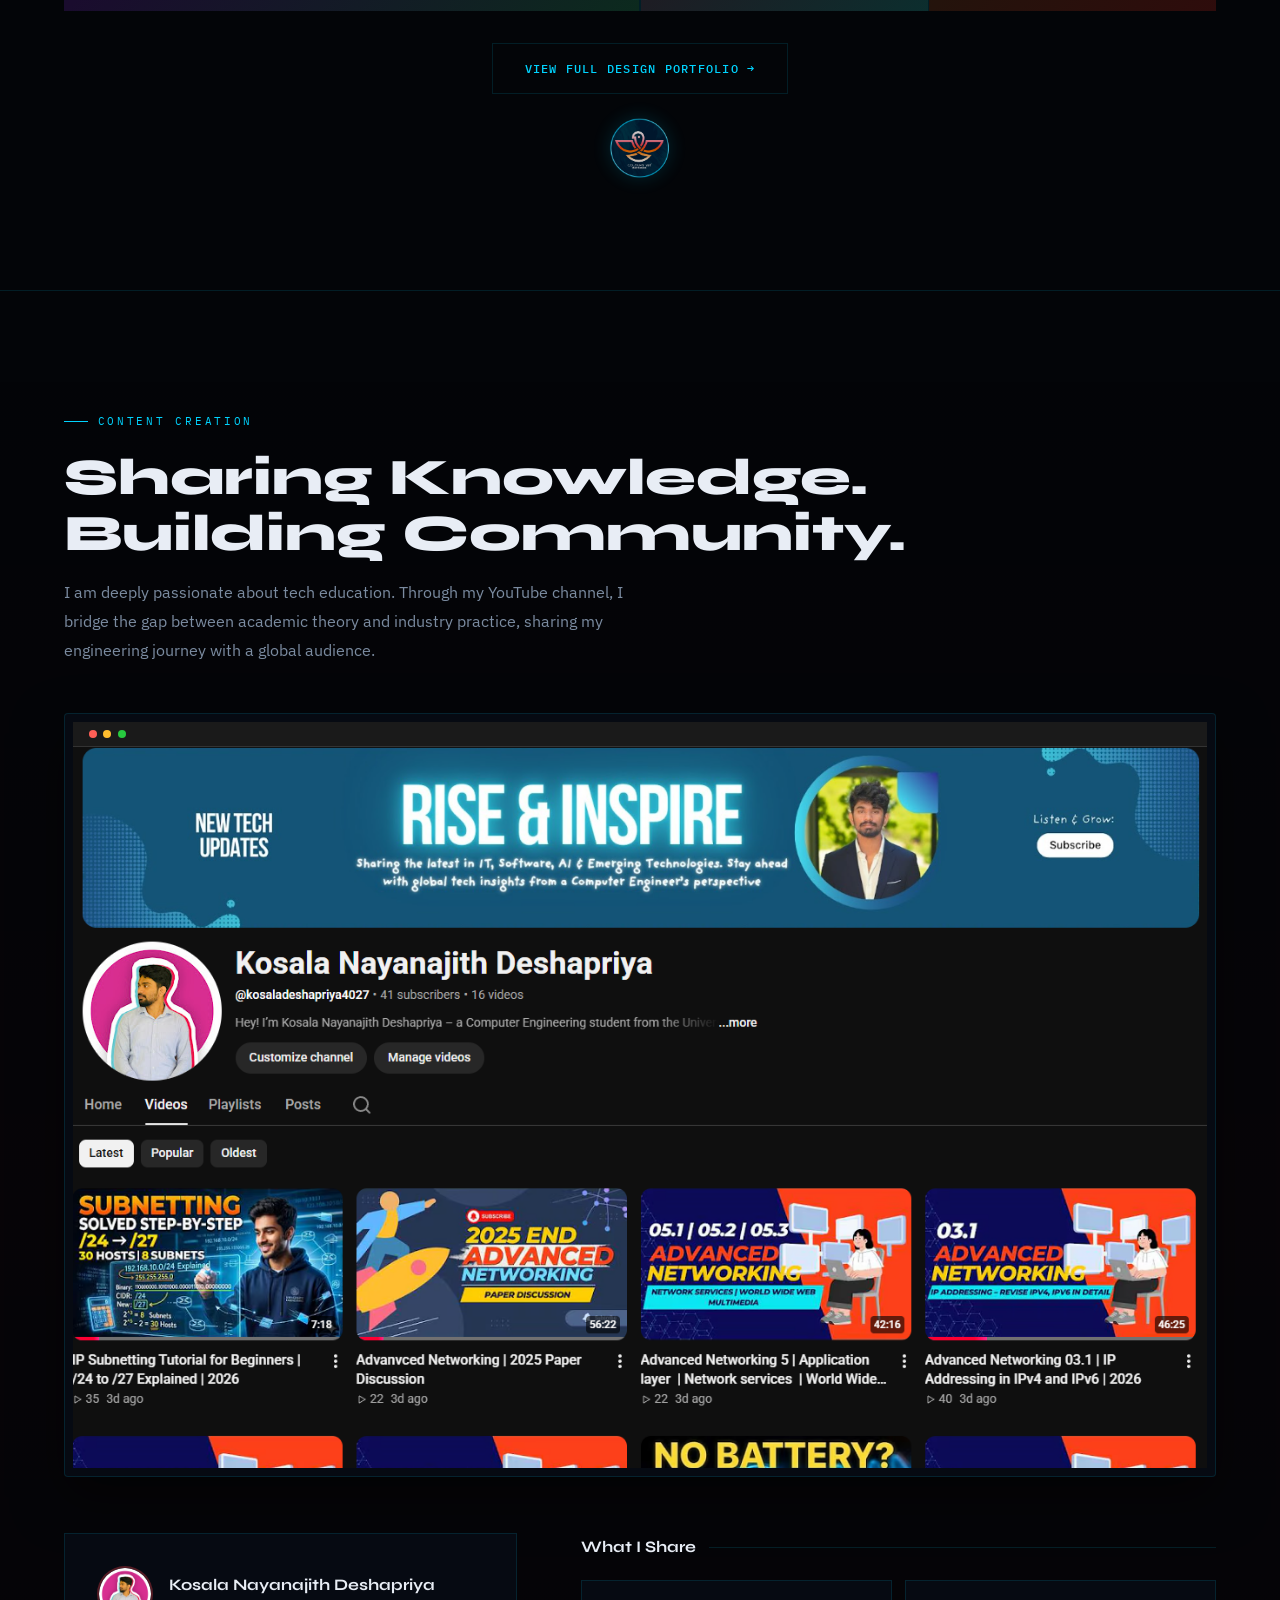
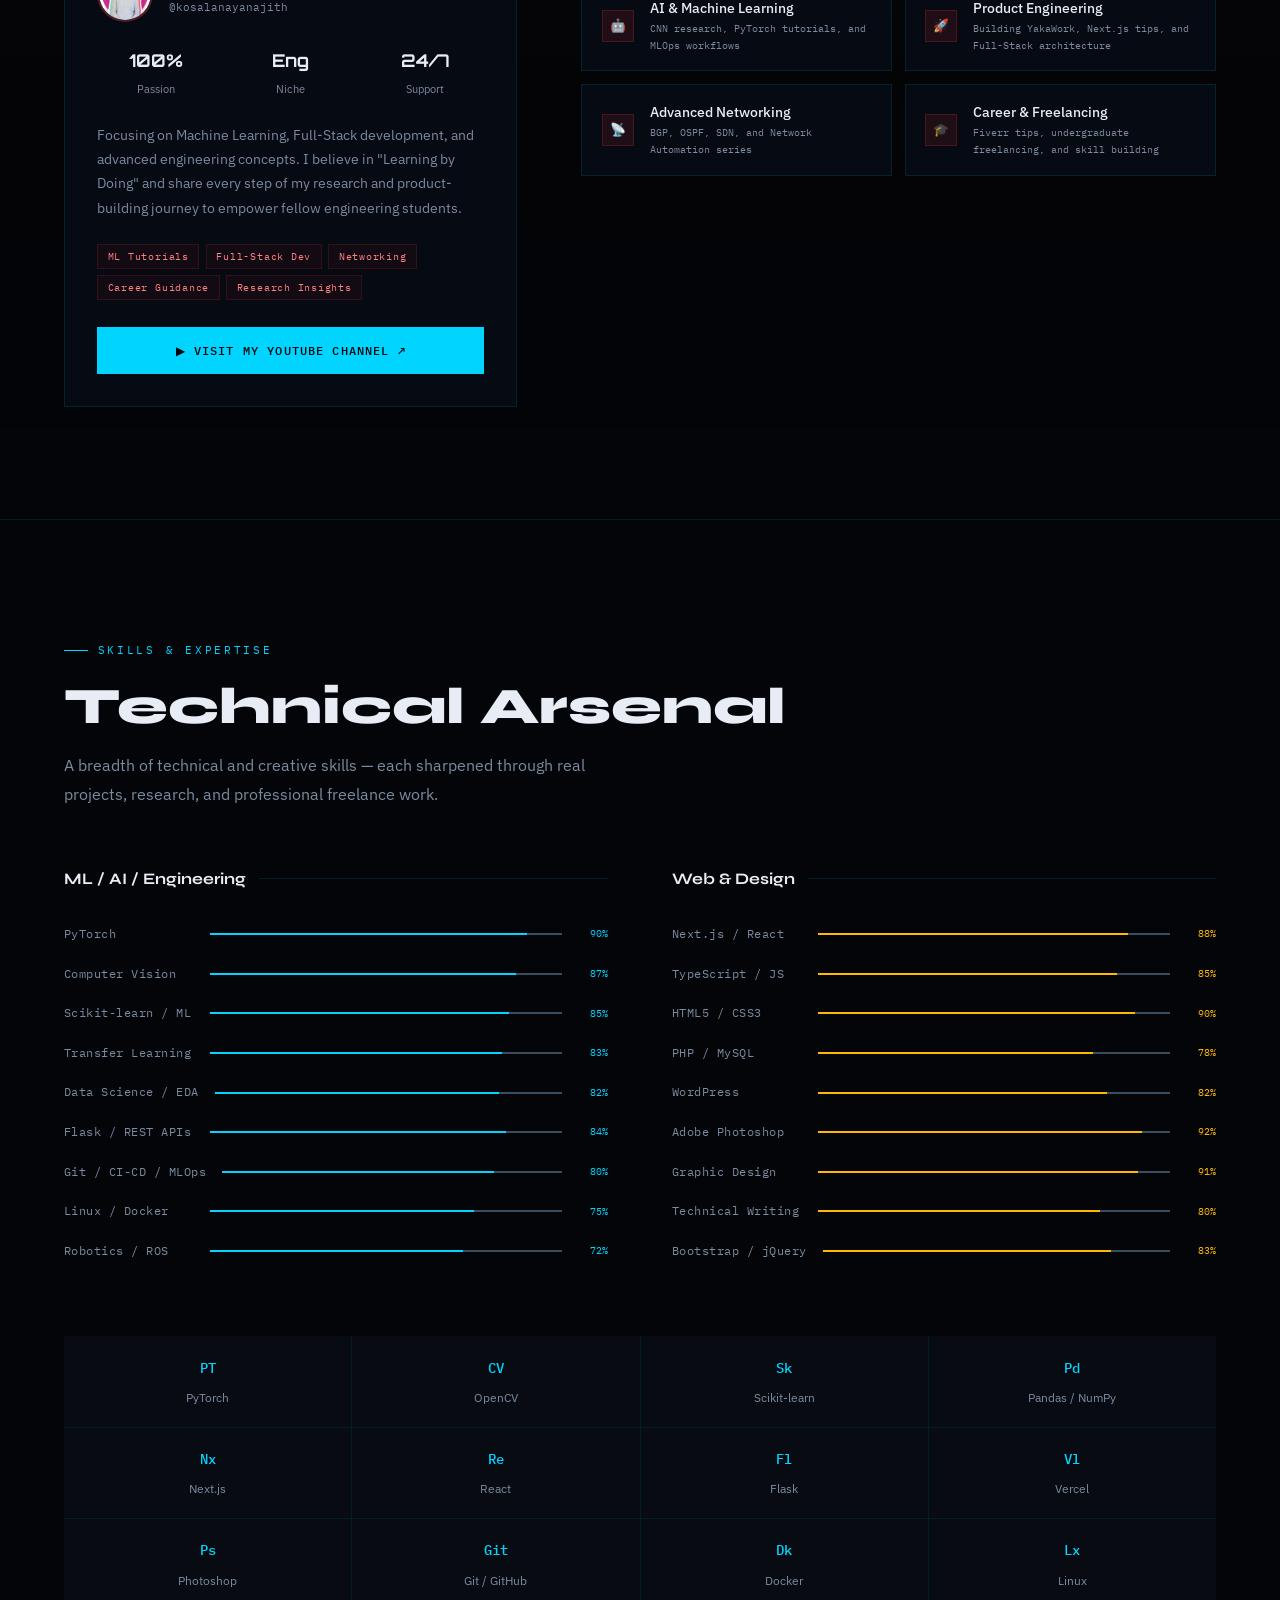
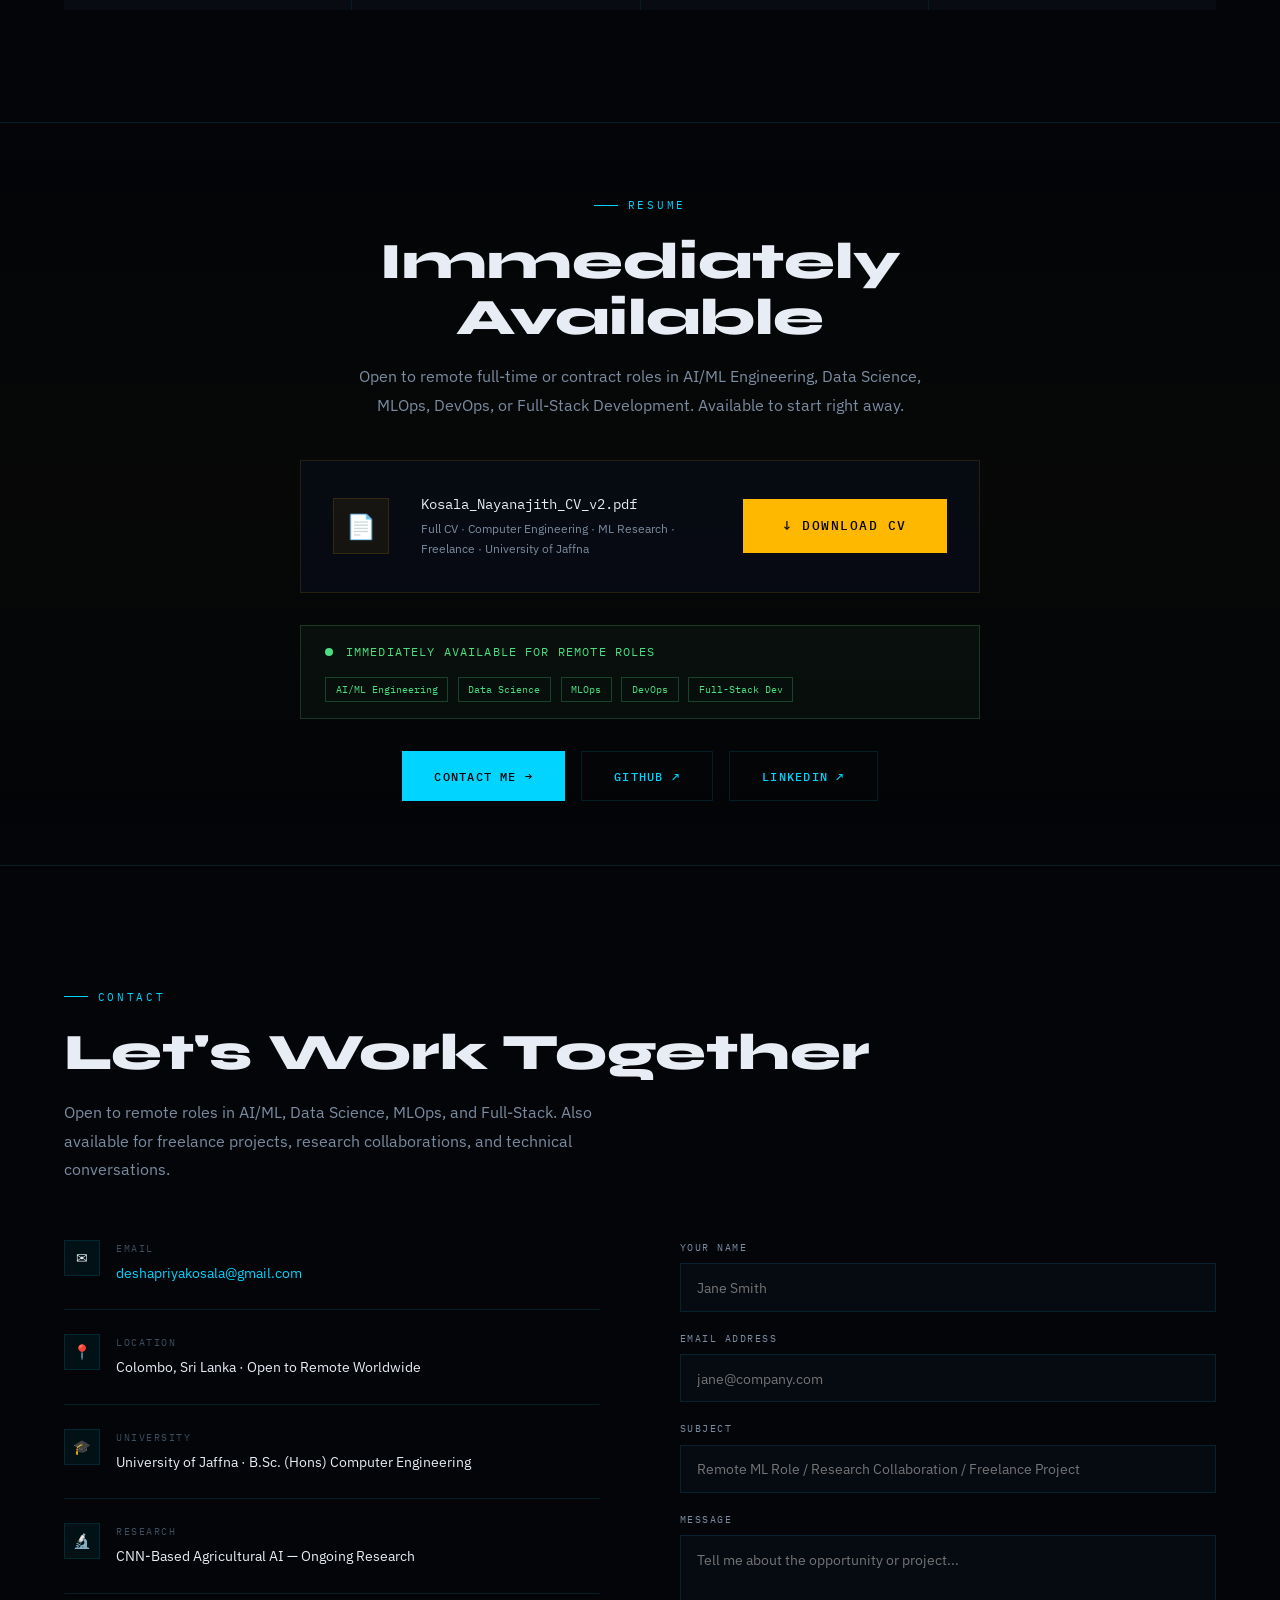
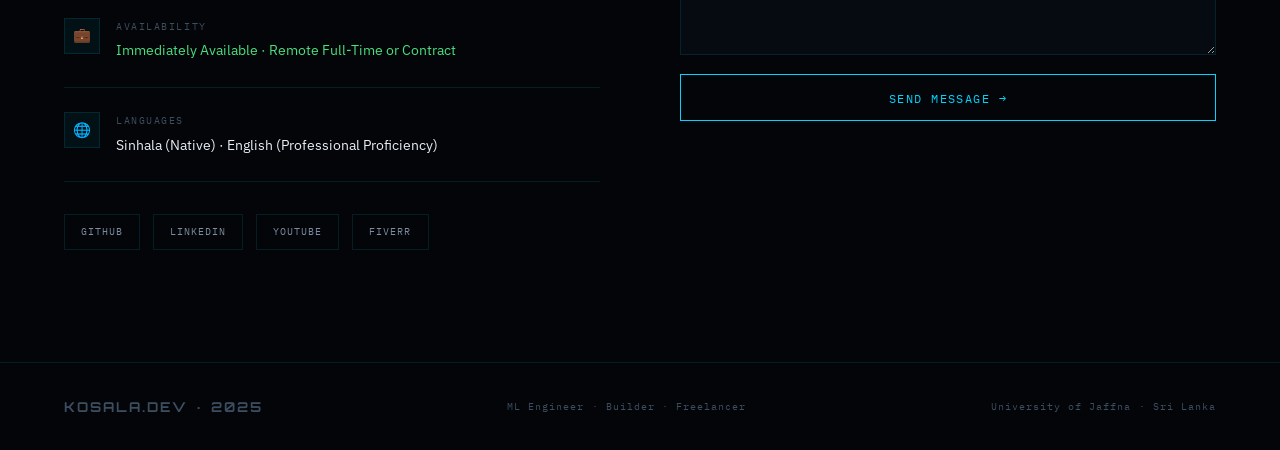
==== commit 3bdcaf77: "Add full mobile responsive design (768px, 480px breakpoints)" ====
--- a/index.html
+++ b/index.html
@@ -2209,7 +2209,7 @@
       transition: width 0.1s linear;
     }
 
-    /* Responsive adjustments */
+    /* ========== RESPONSIVE — TABLET (max-width: 1024px) ========== */
     @media (max-width: 1024px) {
       nav {
         padding: 1rem 2rem;
@@ -2324,6 +2324,472 @@
 
       .tools-grid {
         grid-template-columns: repeat(3, 1fr);
+      }
+
+      .fiverr-strip {
+        grid-template-columns: 1fr;
+        gap: 1.5rem;
+      }
+
+      .fiverr-branding-logo {
+        position: static;
+        margin-top: 1rem;
+      }
+
+      .startup-metrics {
+        grid-template-columns: repeat(3, 1fr);
+      }
+    }
+
+    /* ========== RESPONSIVE — MOBILE (max-width: 768px) ========== */
+    @media (max-width: 768px) {
+
+      /* Hide custom cursor on touch devices */
+      body {
+        cursor: auto;
+      }
+
+      .cursor-dot,
+      .cursor-ring {
+        display: none !important;
+      }
+
+      /* Nav */
+      nav {
+        padding: 0.8rem 1.2rem;
+      }
+
+      nav.scrolled {
+        padding: 0.6rem 1.2rem;
+      }
+
+      .nav-logo {
+        font-size: 0.95rem;
+      }
+
+      .nav-cta {
+        font-size: 0.6rem;
+        padding: 0.4rem 0.8rem;
+      }
+
+      /* Sections */
+      section {
+        padding: 3.5rem 1.2rem;
+      }
+
+      #hero {
+        padding: 0 1.2rem;
+        min-height: auto;
+        padding-top: 6rem;
+        padding-bottom: 3rem;
+      }
+
+      footer {
+        padding: 1.2rem;
+        flex-direction: column;
+        gap: 0.5rem;
+        text-align: center;
+      }
+
+      /* Hero */
+      .hero-inner {
+        grid-template-columns: 1fr;
+        gap: 2rem;
+        text-align: center;
+      }
+
+      .hero-content {
+        align-items: center;
+      }
+
+      .hero-name {
+        font-size: clamp(2.2rem, 10vw, 3.5rem);
+      }
+
+      .hero-tagline {
+        font-size: 0.85rem;
+      }
+
+      .hero-desc {
+        font-size: 0.85rem;
+        text-align: center;
+      }
+
+      .hero-badge {
+        font-size: 0.55rem;
+        text-align: center;
+      }
+
+      .hero-ctas {
+        flex-direction: column;
+        gap: 0.8rem;
+        width: 100%;
+      }
+
+      .hero-ctas a {
+        text-align: center;
+        justify-content: center;
+      }
+
+      .hero-stats {
+        gap: 1.5rem;
+      }
+
+      .hero-stat-num {
+        font-size: 1.5rem;
+      }
+
+      .hero-visual {
+        display: flex;
+        justify-content: center;
+      }
+
+      .hero-orb {
+        width: 220px;
+        height: 220px;
+      }
+
+      .hero-orb-text {
+        font-size: 0.45rem !important;
+      }
+
+      .orbit-badge {
+        font-size: 0.55rem;
+        padding: 0.25rem 0.6rem;
+      }
+
+      .scroll-indicator {
+        display: none;
+      }
+
+      /* Section headings */
+      .section-heading {
+        font-size: clamp(1.5rem, 6vw, 2rem);
+      }
+
+      .section-sub {
+        font-size: 0.85rem;
+      }
+
+      .section-label {
+        font-size: 0.6rem;
+      }
+
+      /* About */
+      .about-header {
+        gap: 2rem;
+      }
+
+      .identity-card {
+        padding: 1.5rem;
+      }
+
+      .identity-title {
+        font-size: 1.1rem;
+      }
+
+      .identity-desc {
+        font-size: 0.82rem;
+      }
+
+      .about-lower {
+        gap: 2rem;
+        margin-top: 3rem;
+      }
+
+      .about-text p {
+        font-size: 0.88rem;
+      }
+
+      /* Projects */
+      .project-card {
+        padding: 1.5rem;
+      }
+
+      .project-num {
+        font-size: 2.5rem;
+      }
+
+      .project-name {
+        font-size: 1.1rem;
+      }
+
+      .project-desc {
+        font-size: 0.82rem;
+      }
+
+      .project-visual {
+        height: 200px;
+      }
+
+      .project-card.featured {
+        gap: 1.5rem;
+      }
+
+      /* Research */
+      .research-card {
+        padding: 1.5rem;
+      }
+
+      .research-card[style*="grid-column"] {
+        gap: 1.5rem !important;
+      }
+
+      .research-title {
+        font-size: 0.95rem !important;
+      }
+
+      /* Startup */
+      .startup-hero {
+        gap: 2rem;
+      }
+
+      .startup-name {
+        font-size: 1.5rem;
+      }
+
+      .startup-desc {
+        font-size: 0.85rem;
+        margin-bottom: 1.2rem;
+      }
+
+      .startup-metrics {
+        grid-template-columns: repeat(3, 1fr);
+        gap: 0.6rem;
+      }
+
+      .metric {
+        padding: 0.7rem 0.5rem;
+      }
+
+      .metric-val {
+        font-size: 1rem !important;
+      }
+
+      .startup-logo-area {
+        height: 220px;
+      }
+
+      /* Fiverr */
+      .fiverr-strip {
+        padding: 1.5rem;
+        grid-template-columns: 1fr;
+        gap: 1.2rem;
+      }
+
+      .fiverr-branding-logo {
+        position: static;
+        margin-top: 1rem;
+        justify-content: flex-start;
+      }
+
+      /* Design */
+      .design-grid {
+        grid-template-columns: 1fr;
+      }
+
+      .design-item:nth-child(1) {
+        grid-column: auto;
+      }
+
+      .design-item {
+        min-height: 220px;
+      }
+
+      /* YouTube */
+      .yt-channel-card {
+        flex-direction: column;
+        text-align: center;
+      }
+
+      /* Skills */
+      .tools-grid {
+        grid-template-columns: repeat(2, 1fr);
+      }
+
+      /* Contact */
+      .contact-layout {
+        gap: 2rem;
+      }
+
+      /* Splash Screen */
+      .splash-orbit {
+        width: 280px;
+        height: 280px;
+      }
+
+      .splash-orbit-2 {
+        width: 380px;
+        height: 380px;
+      }
+
+      .splash-orbit-3 {
+        width: 200px;
+        height: 200px;
+      }
+
+      .splash-name {
+        font-size: clamp(2rem, 10vw, 3.5rem);
+      }
+
+      .splash-roles {
+        gap: 1rem;
+        flex-wrap: wrap;
+        justify-content: center;
+      }
+
+      .splash-role {
+        font-size: 0.55rem;
+      }
+
+      .splash-btn {
+        padding: 0.8rem 2rem;
+        font-size: 0.65rem;
+      }
+
+      .splash-corner {
+        width: 40px;
+        height: 40px;
+      }
+
+      .splash-corner.tl, .splash-corner.tr { top: 1rem; }
+      .splash-corner.bl, .splash-corner.br { bottom: 1rem; }
+      .splash-corner.tl, .splash-corner.bl { left: 1rem; }
+      .splash-corner.tr, .splash-corner.br { right: 1rem; }
+
+      .splash-status {
+        top: 1.5rem;
+        font-size: 0.5rem;
+      }
+
+      .splash-coords {
+        bottom: 1.5rem;
+      }
+
+      .splash-coords-text {
+        font-size: 0.5rem;
+      }
+    }
+
+    /* ========== RESPONSIVE — SMALL PHONE (max-width: 480px) ========== */
+    @media (max-width: 480px) {
+      section {
+        padding: 3rem 1rem;
+      }
+
+      #hero {
+        padding: 5rem 1rem 2rem;
+      }
+
+      nav {
+        padding: 0.7rem 1rem;
+      }
+
+      .hero-name {
+        font-size: clamp(1.8rem, 12vw, 2.5rem);
+      }
+
+      .hero-orb {
+        width: 180px;
+        height: 180px;
+      }
+
+      .orbit-badge {
+        font-size: 0.5rem;
+        padding: 0.2rem 0.4rem;
+      }
+
+      .hero-stats {
+        flex-direction: column;
+        gap: 1rem;
+      }
+
+      .hero-stat-num {
+        font-size: 1.2rem;
+      }
+
+      .section-heading {
+        font-size: clamp(1.3rem, 7vw, 1.8rem);
+      }
+
+      .identity-card {
+        padding: 1.2rem;
+      }
+
+      .identity-icon {
+        width: 36px;
+        height: 36px;
+        font-size: 1rem;
+        margin-bottom: 1rem;
+      }
+
+      .identity-title {
+        font-size: 1rem;
+      }
+
+      .project-num {
+        font-size: 2rem;
+      }
+
+      .project-name {
+        font-size: 1rem;
+      }
+
+      .startup-name {
+        font-size: 1.3rem;
+      }
+
+      .startup-metrics {
+        grid-template-columns: 1fr;
+      }
+
+      .tools-grid {
+        grid-template-columns: repeat(2, 1fr);
+        gap: 0.6rem;
+      }
+
+      .tool-item {
+        padding: 0.8rem 0.5rem;
+      }
+
+      /* Splash */
+      .splash-name {
+        font-size: clamp(1.8rem, 12vw, 3rem);
+        letter-spacing: 0.08em;
+      }
+
+      .splash-subtitle {
+        font-size: 0.6rem;
+      }
+
+      .splash-badge {
+        font-size: 0.5rem;
+        padding: 0.3rem 0.8rem;
+      }
+
+      .splash-roles {
+        flex-direction: column;
+        gap: 0.6rem;
+      }
+
+      .splash-orbit {
+        width: 220px;
+        height: 220px;
+      }
+
+      .splash-orbit-2 {
+        width: 300px;
+        height: 300px;
+      }
+
+      .splash-orbit-3 {
+        width: 160px;
+        height: 160px;
+      }
+
+      .splash-btn {
+        padding: 0.7rem 1.5rem;
+        font-size: 0.6rem;
       }
     }
 
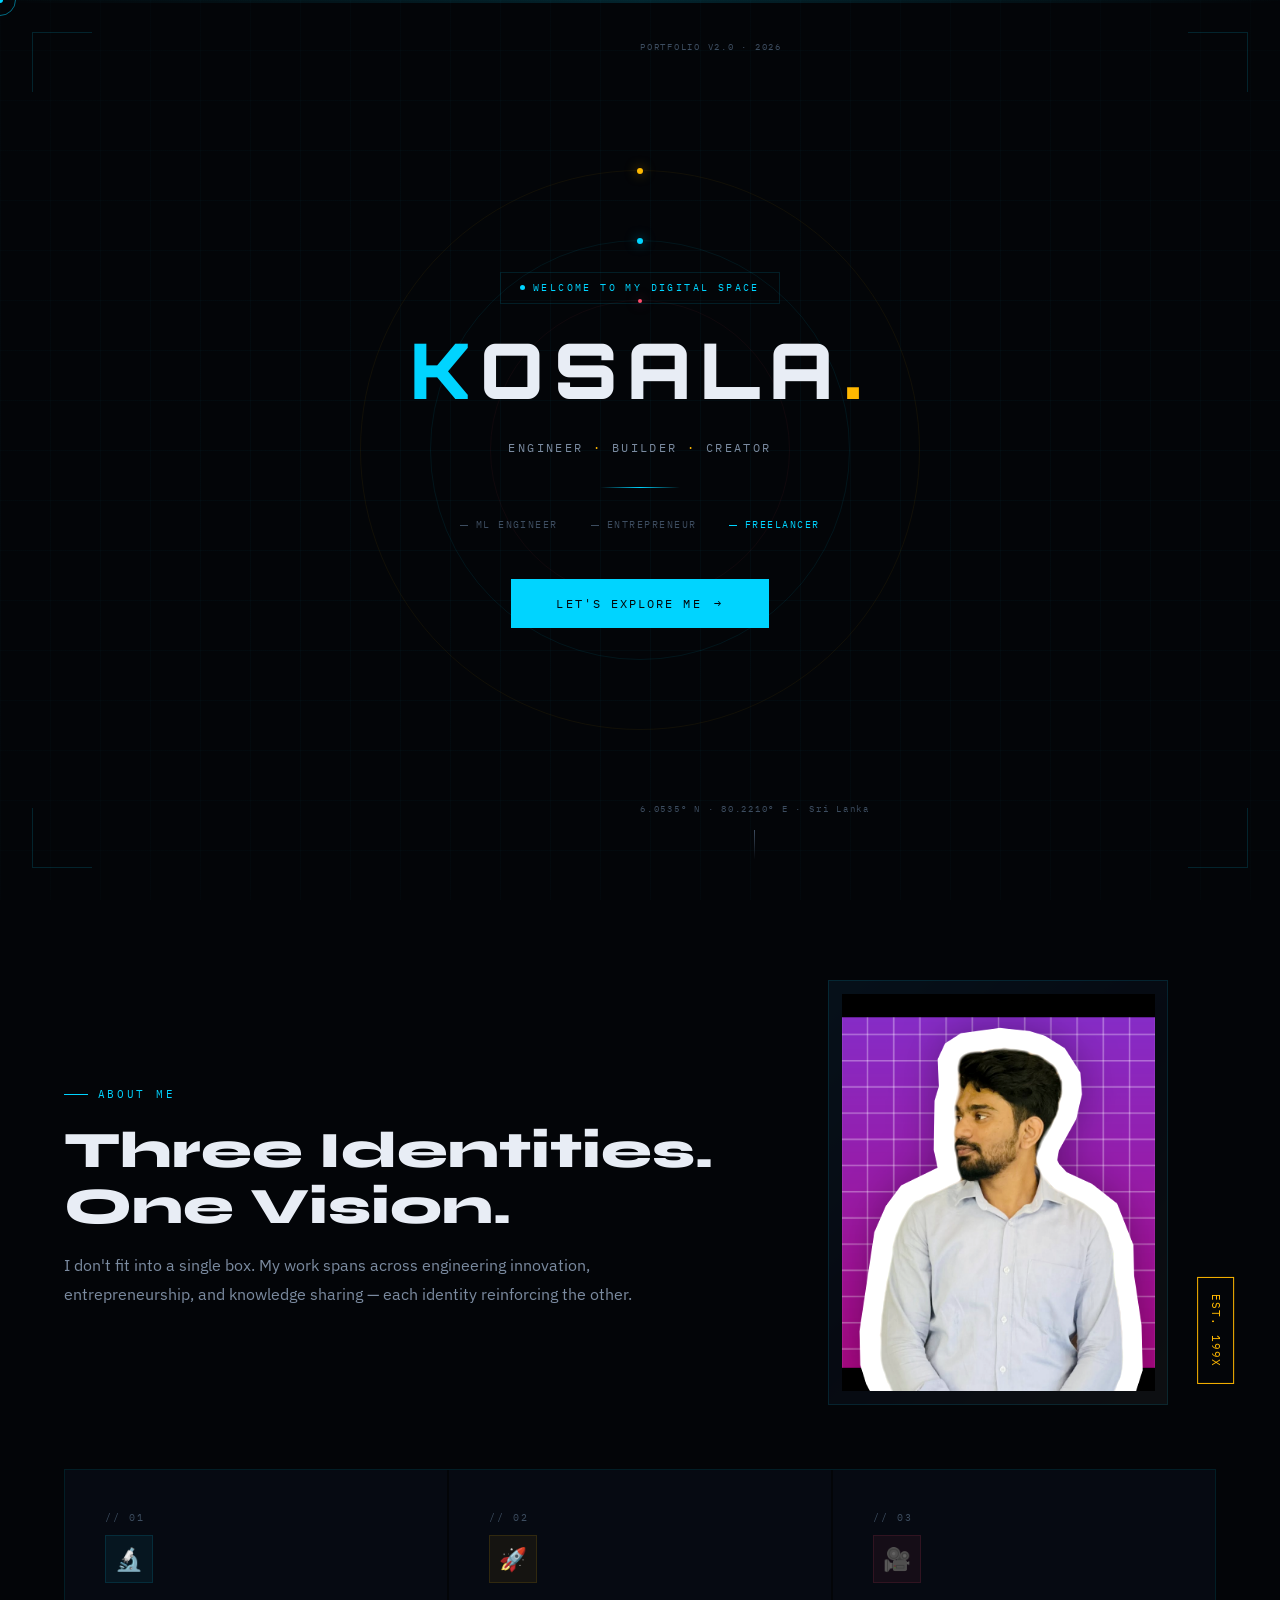
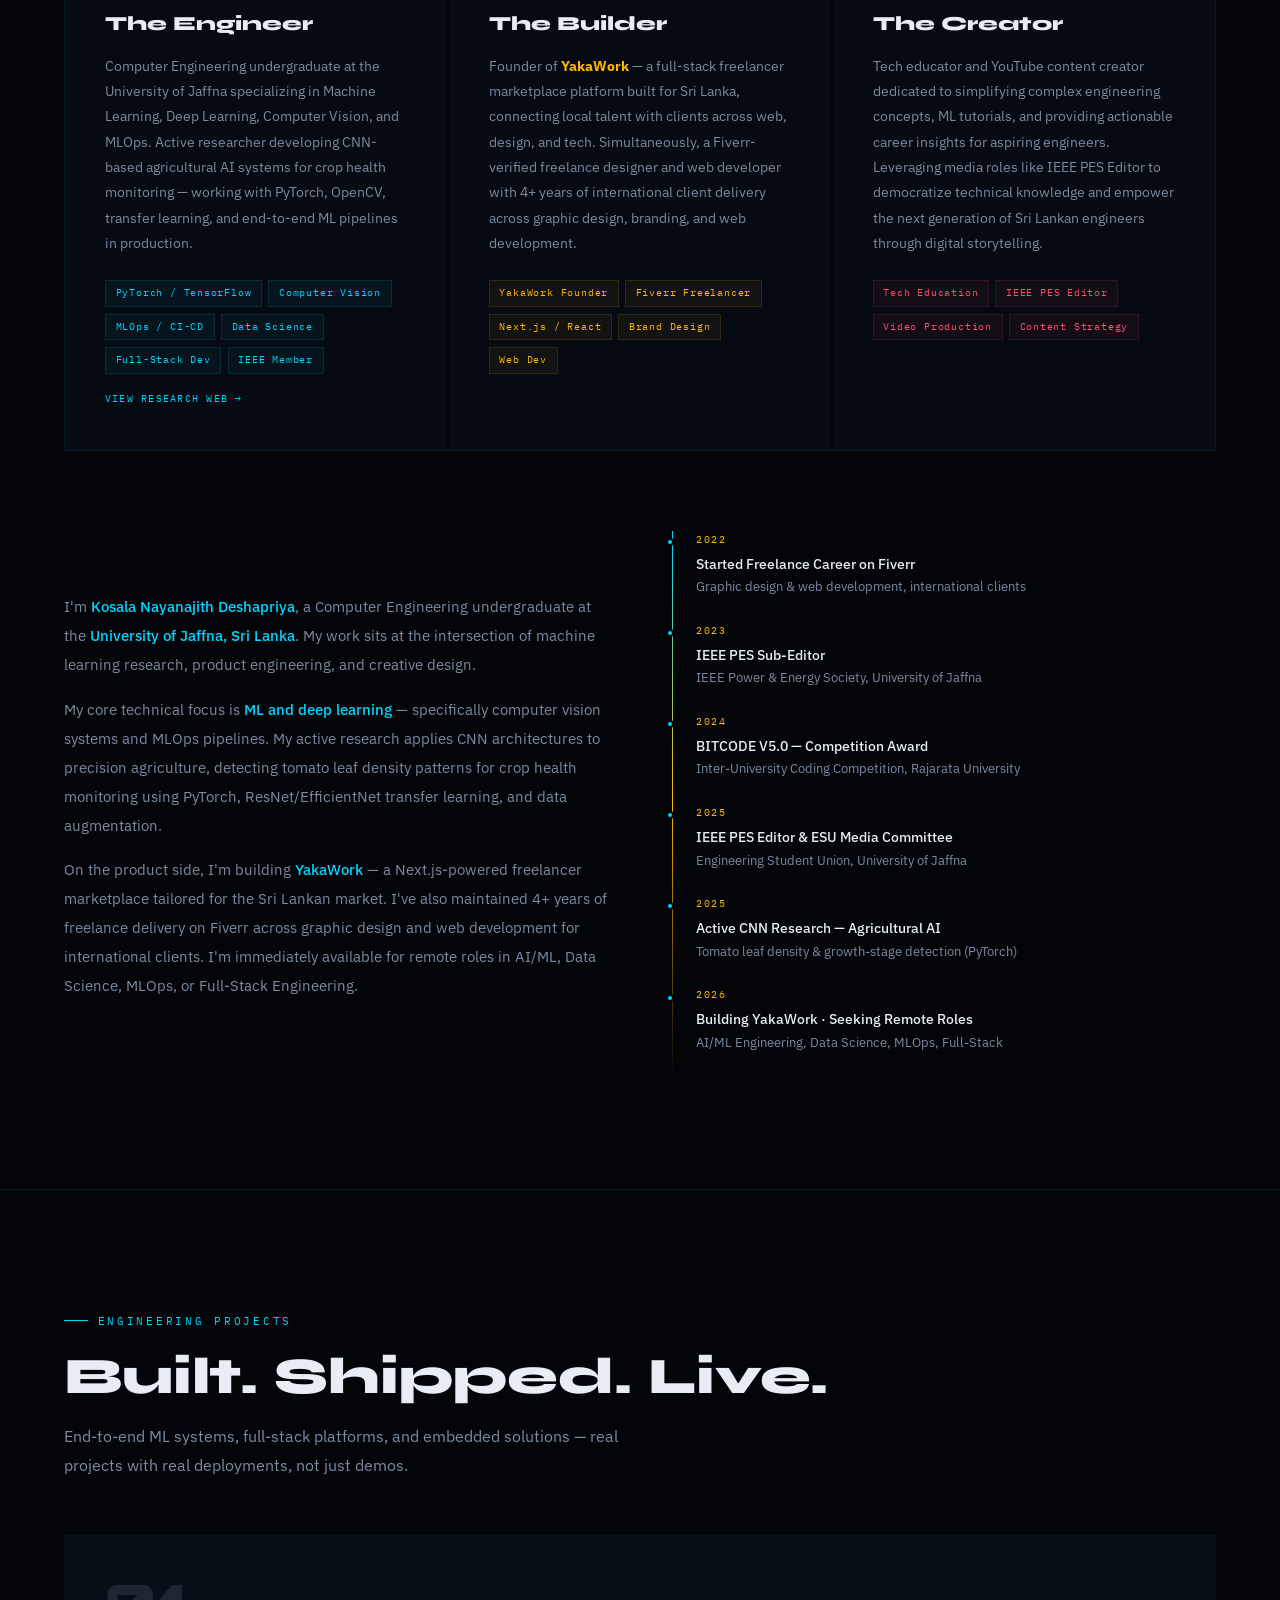
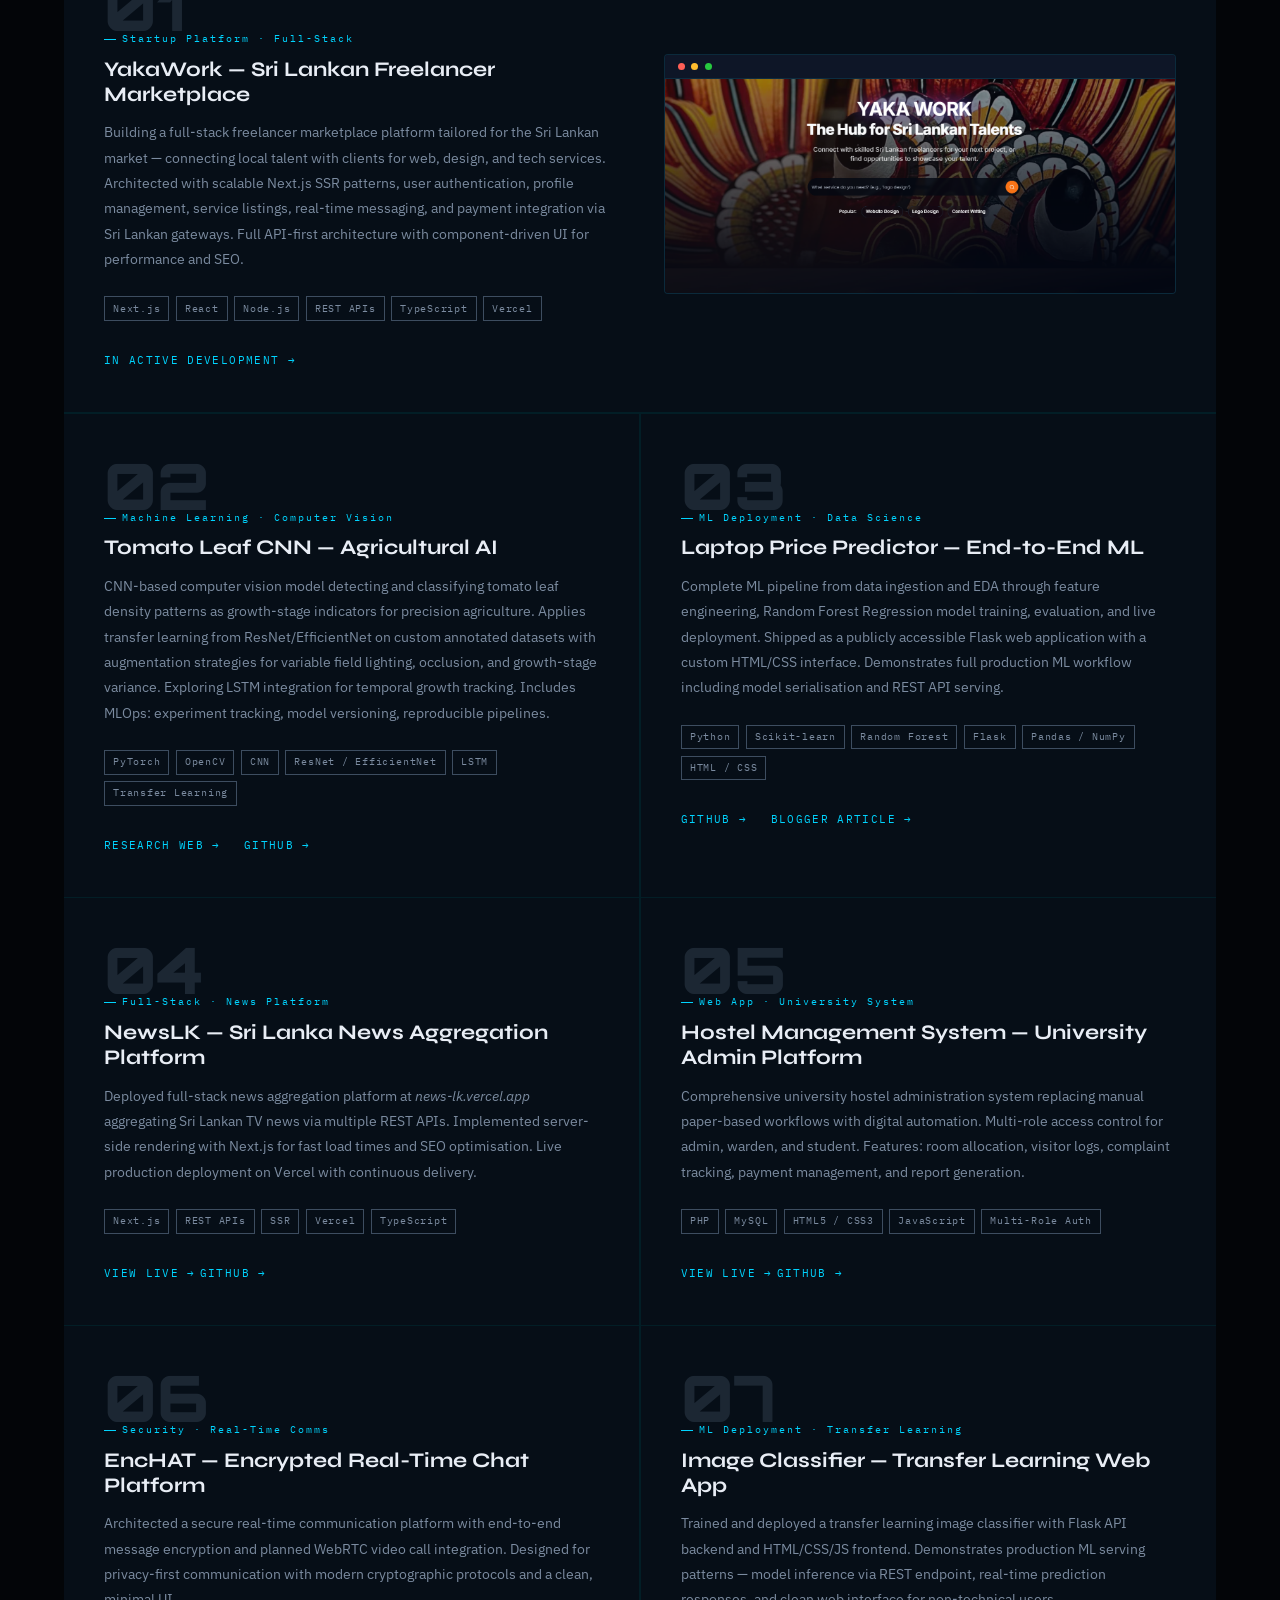
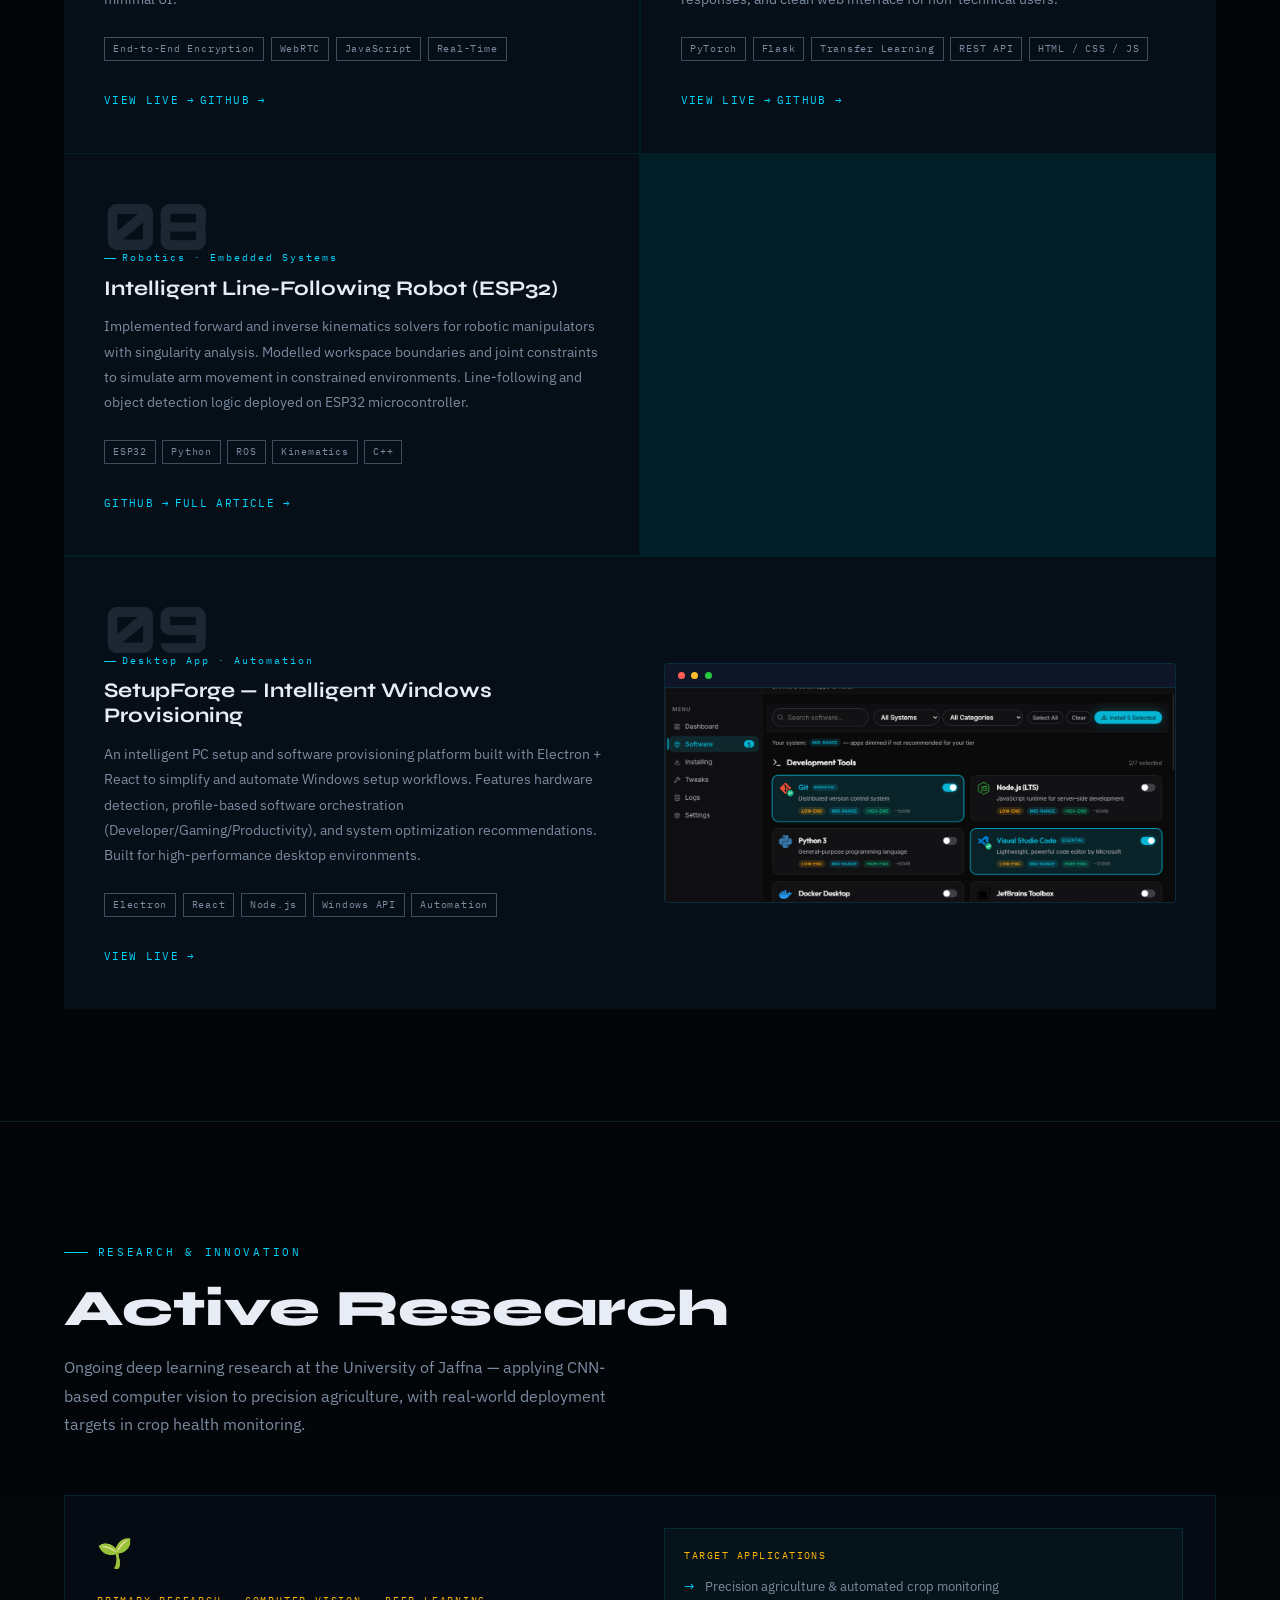
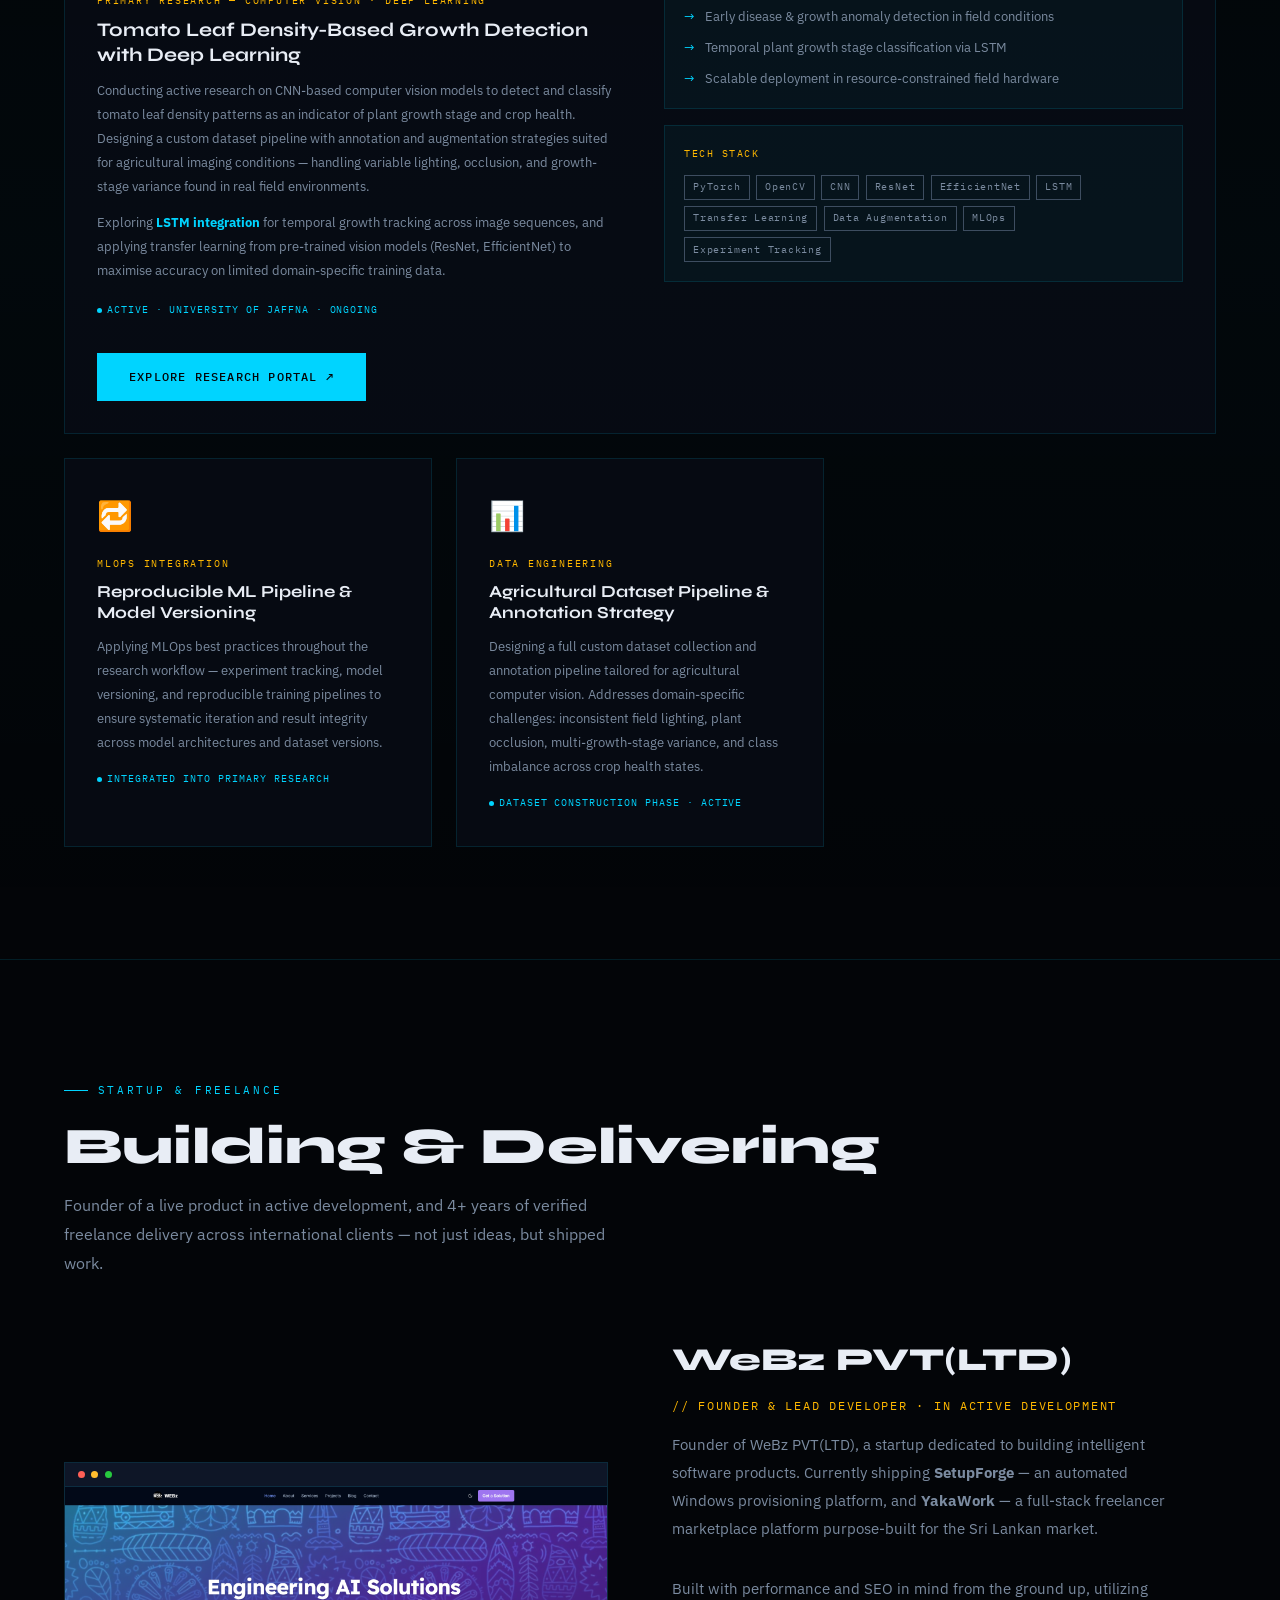
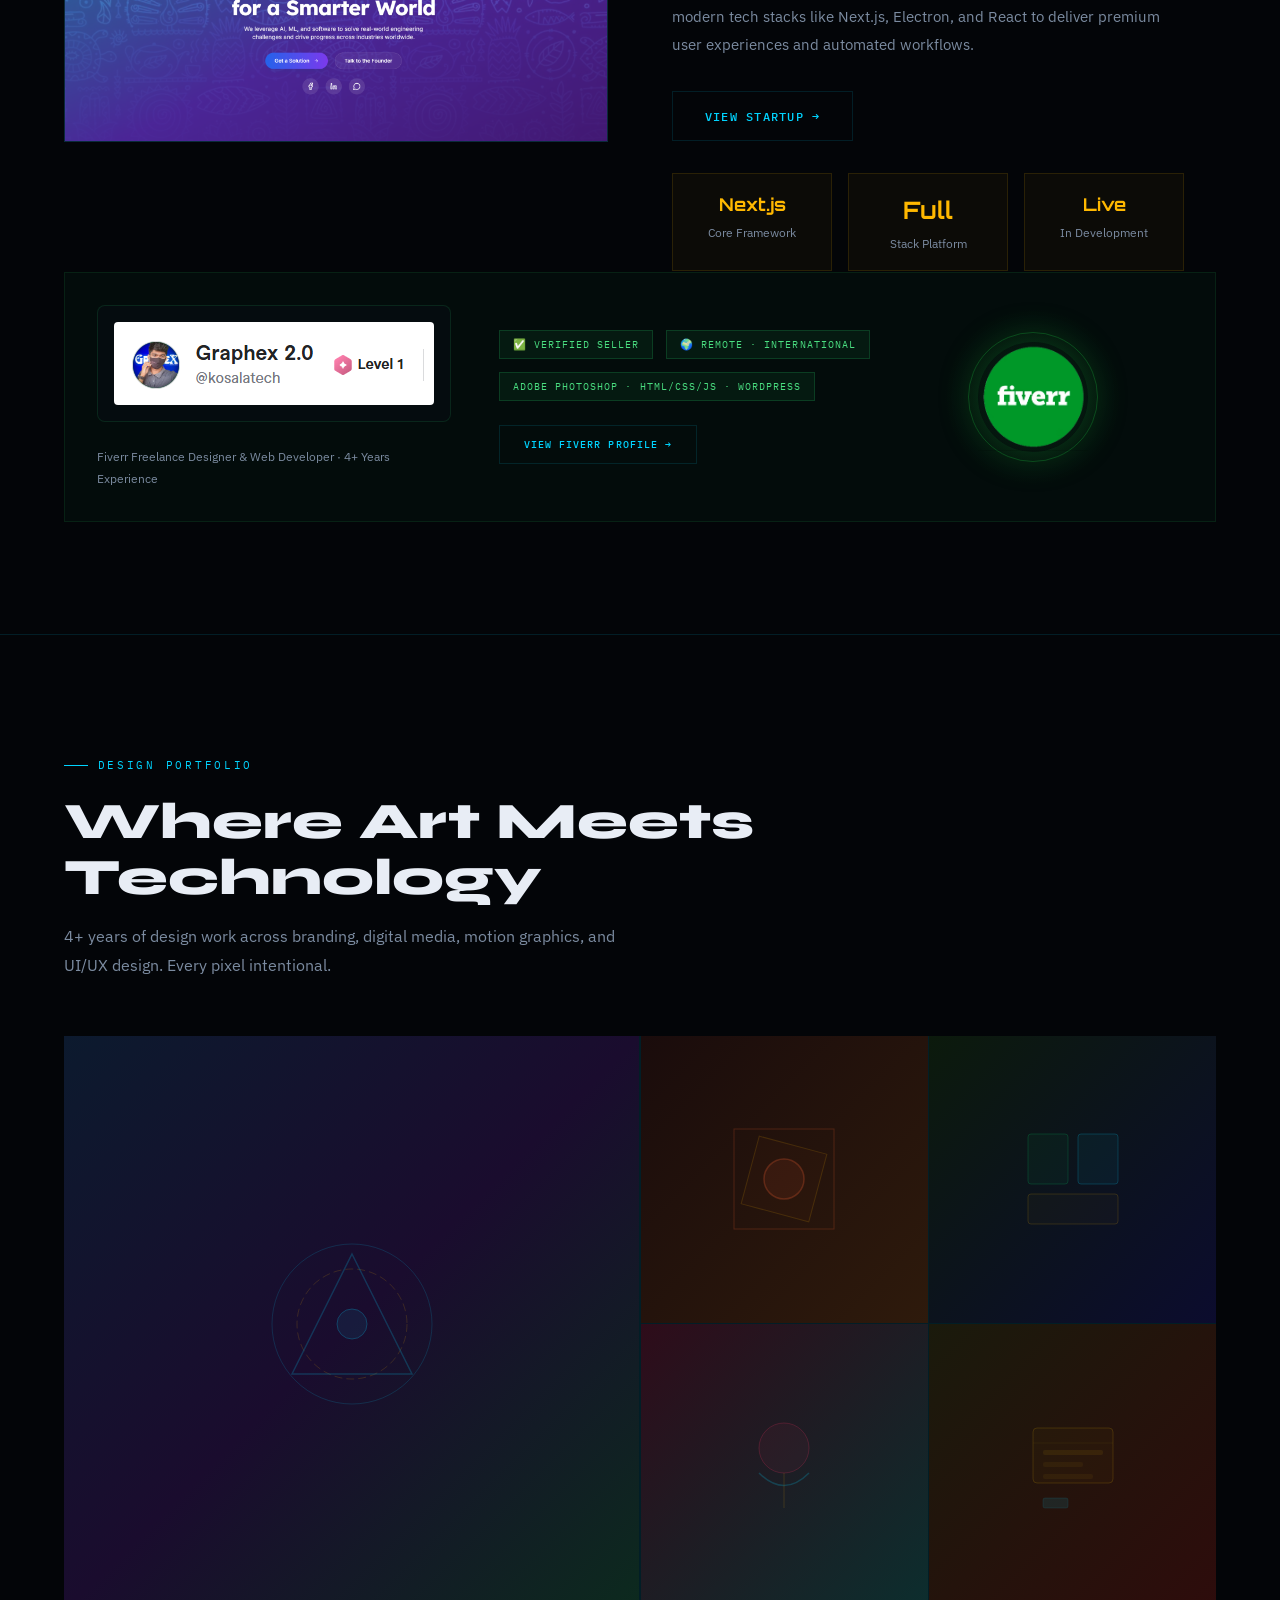
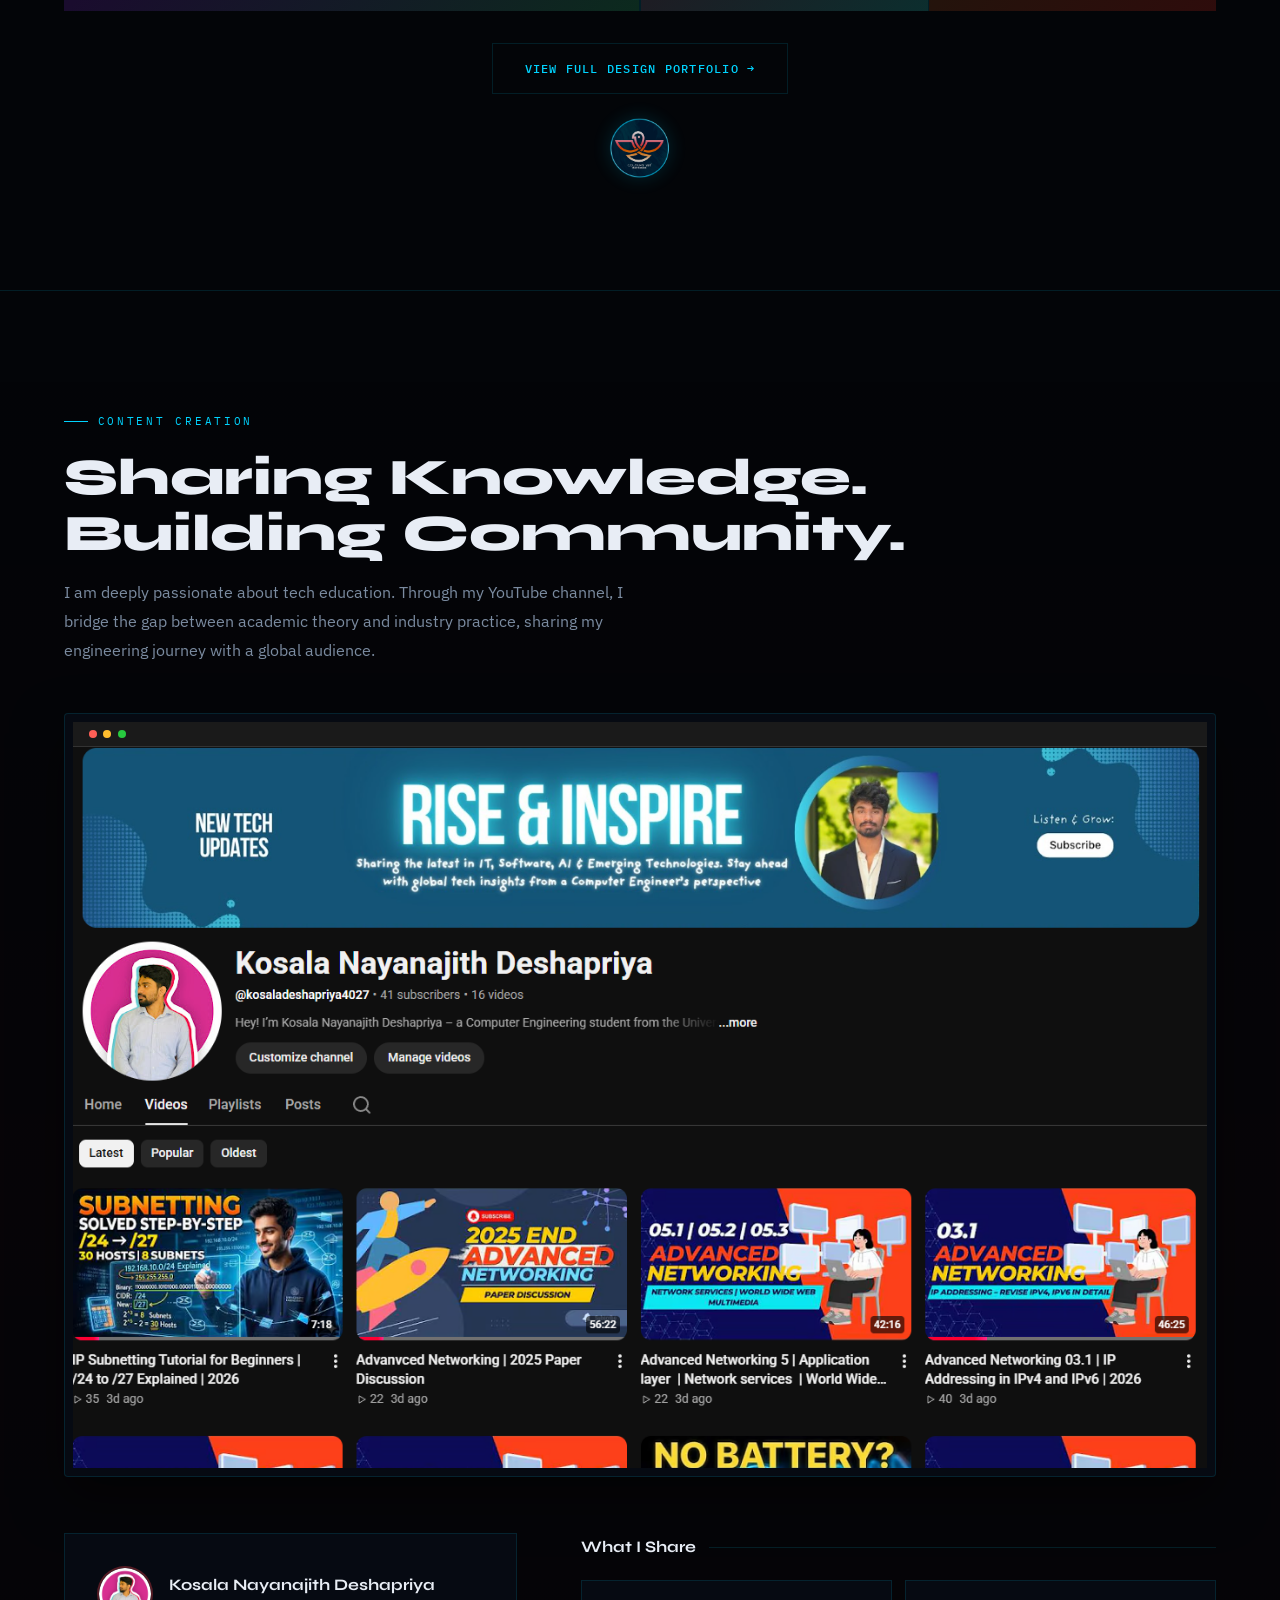
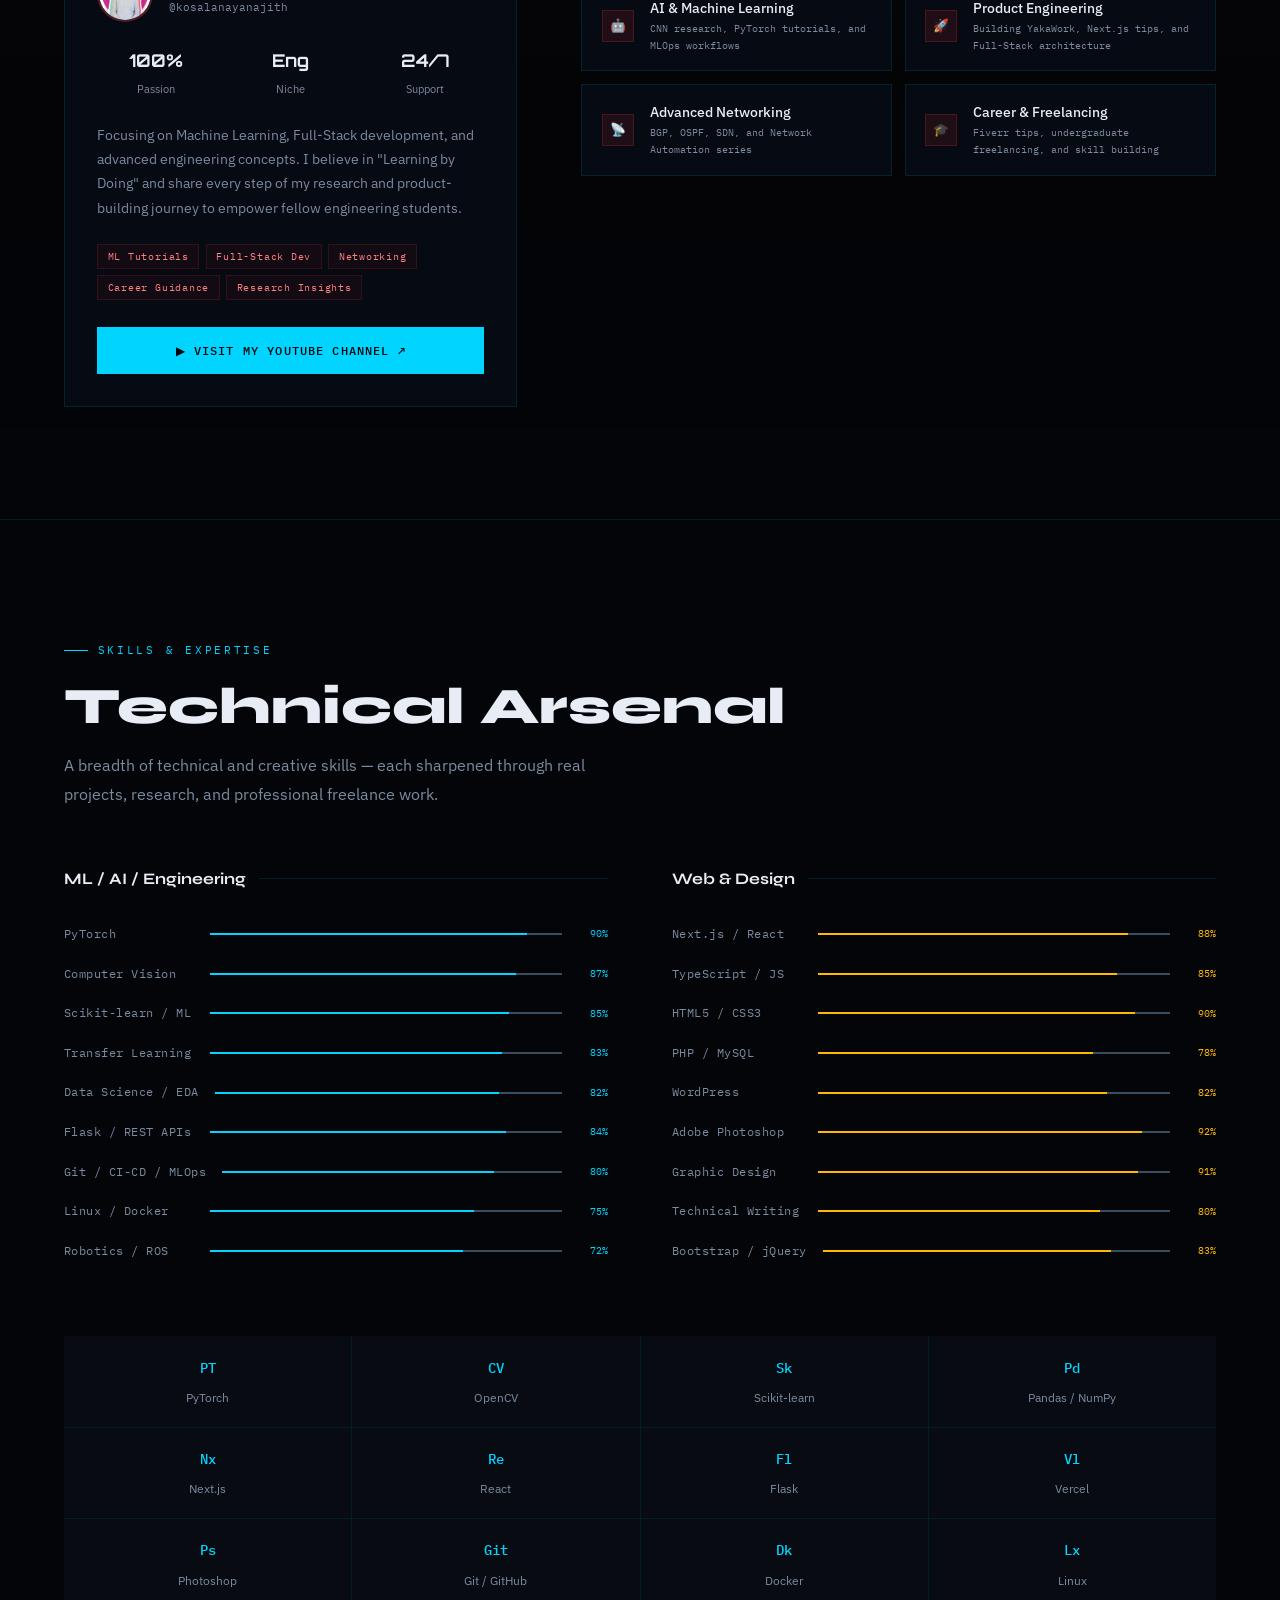
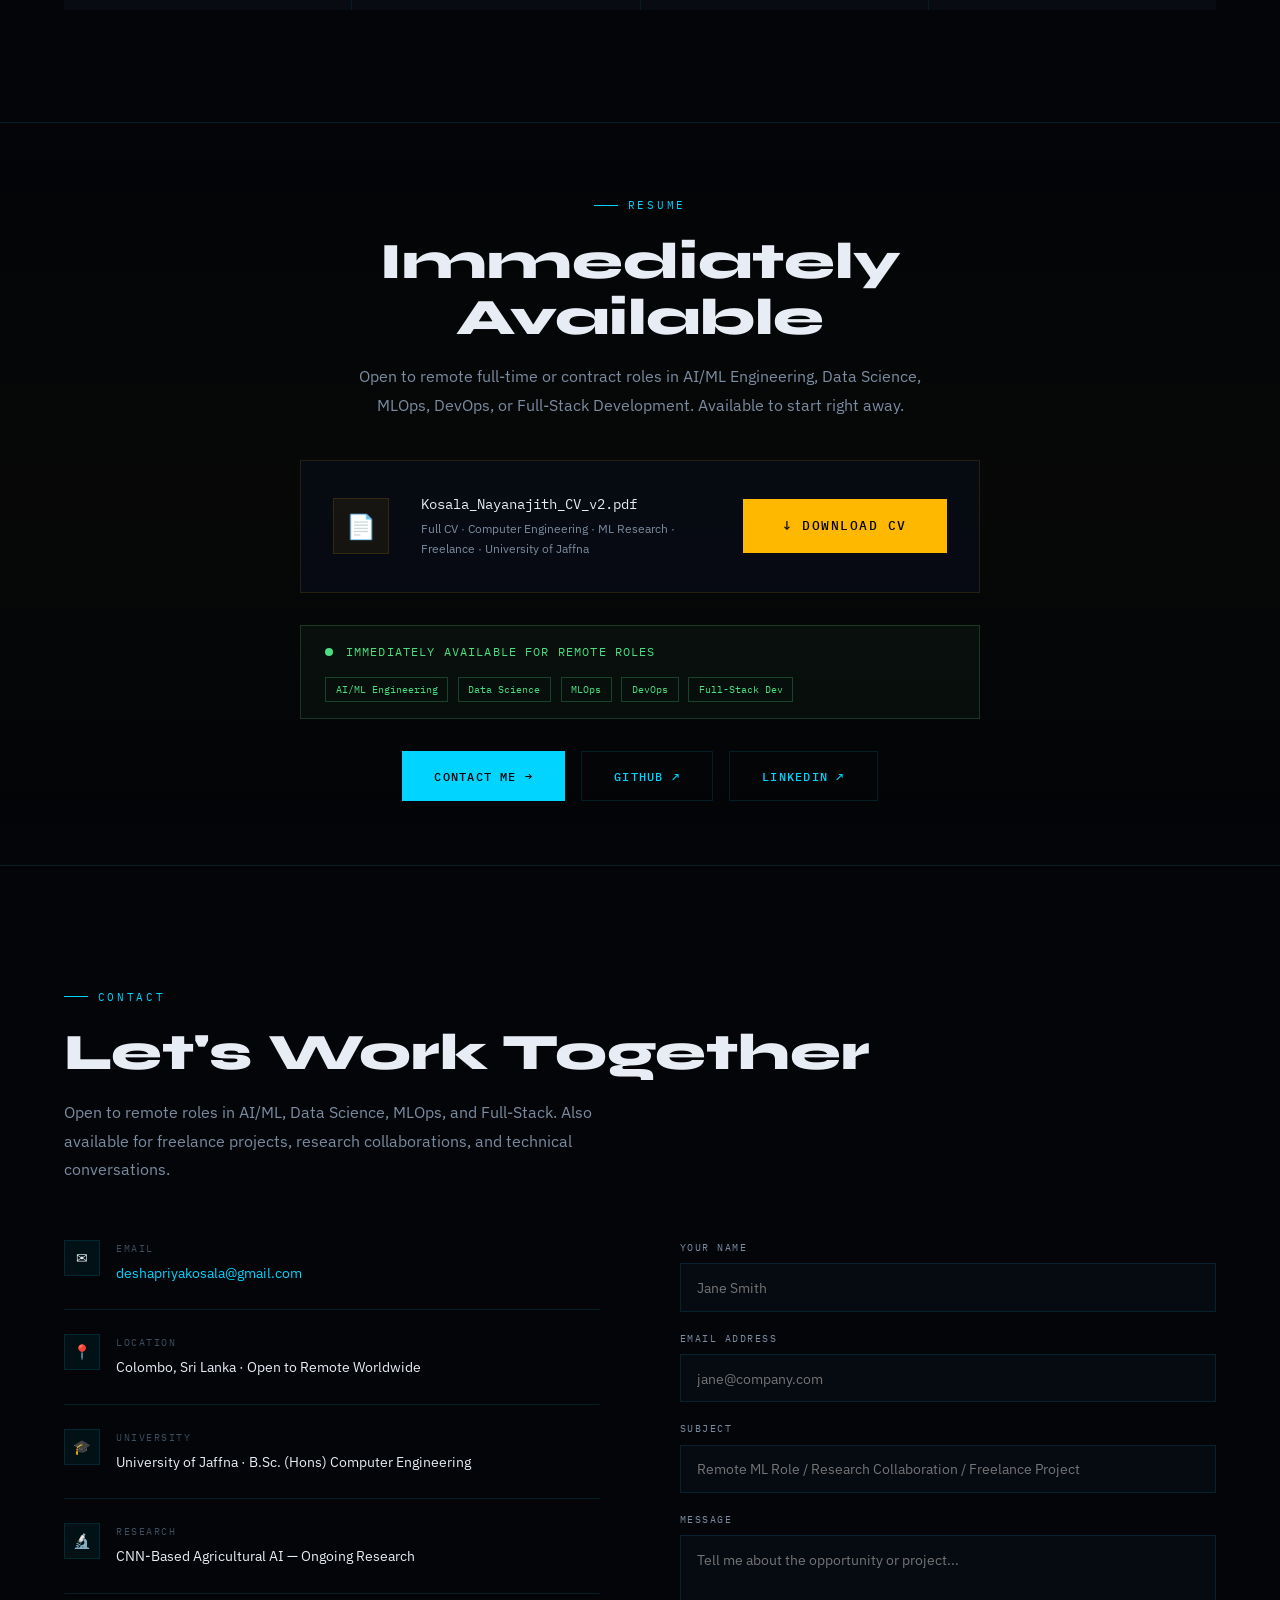
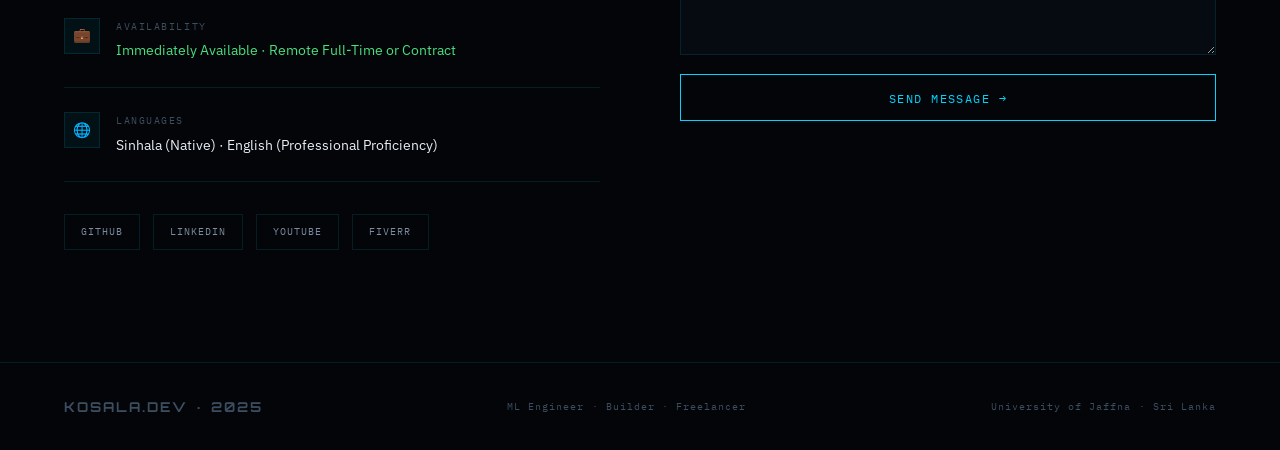
==== commit dc454473: "Fix Fiverr logo alignment in mobile view" ====
--- a/index.html
+++ b/index.html
@@ -2579,8 +2579,15 @@
 
       .fiverr-branding-logo {
         position: static;
-        margin-top: 1rem;
-        justify-content: flex-start;
+        margin: 2rem auto 0;
+        justify-content: center;
+        width: 140px;
+        height: 140px;
+      }
+
+      .f-circle {
+        width: 90px;
+        height: 90px;
       }
 
       /* Design */
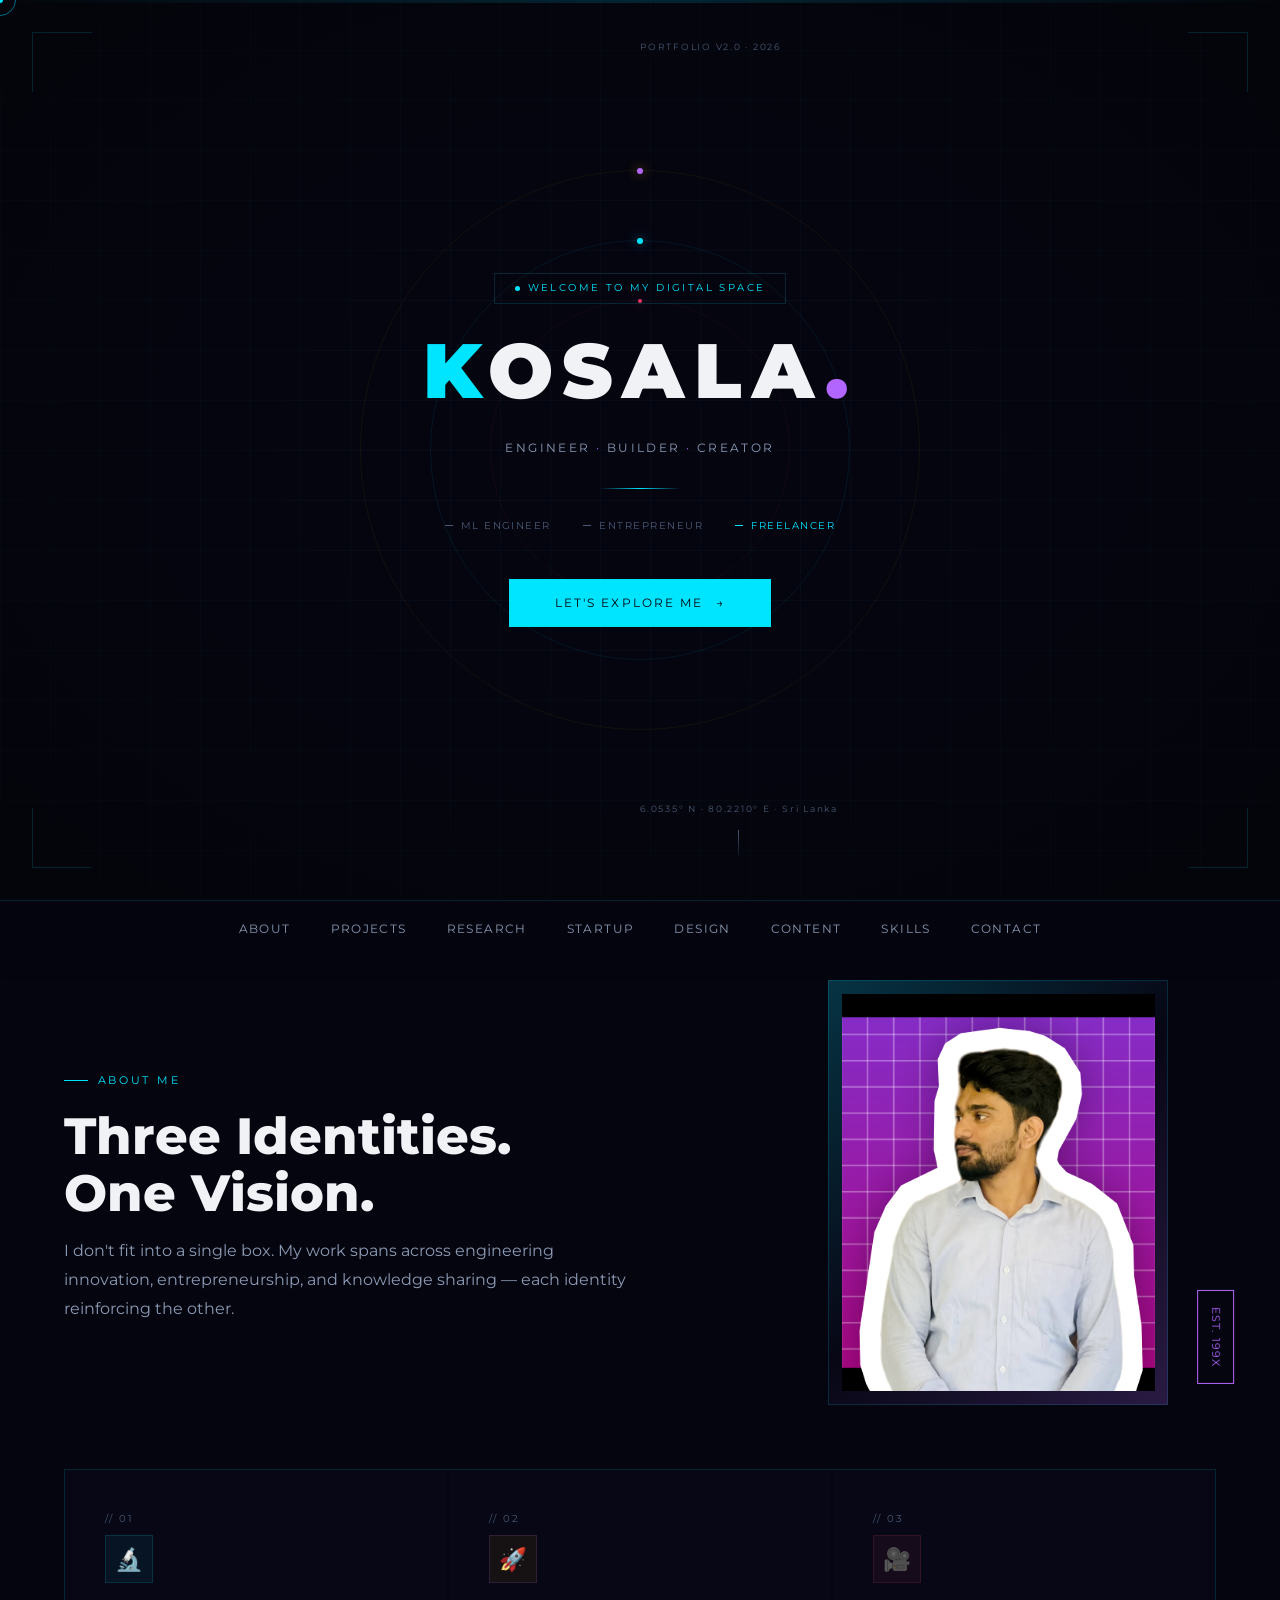
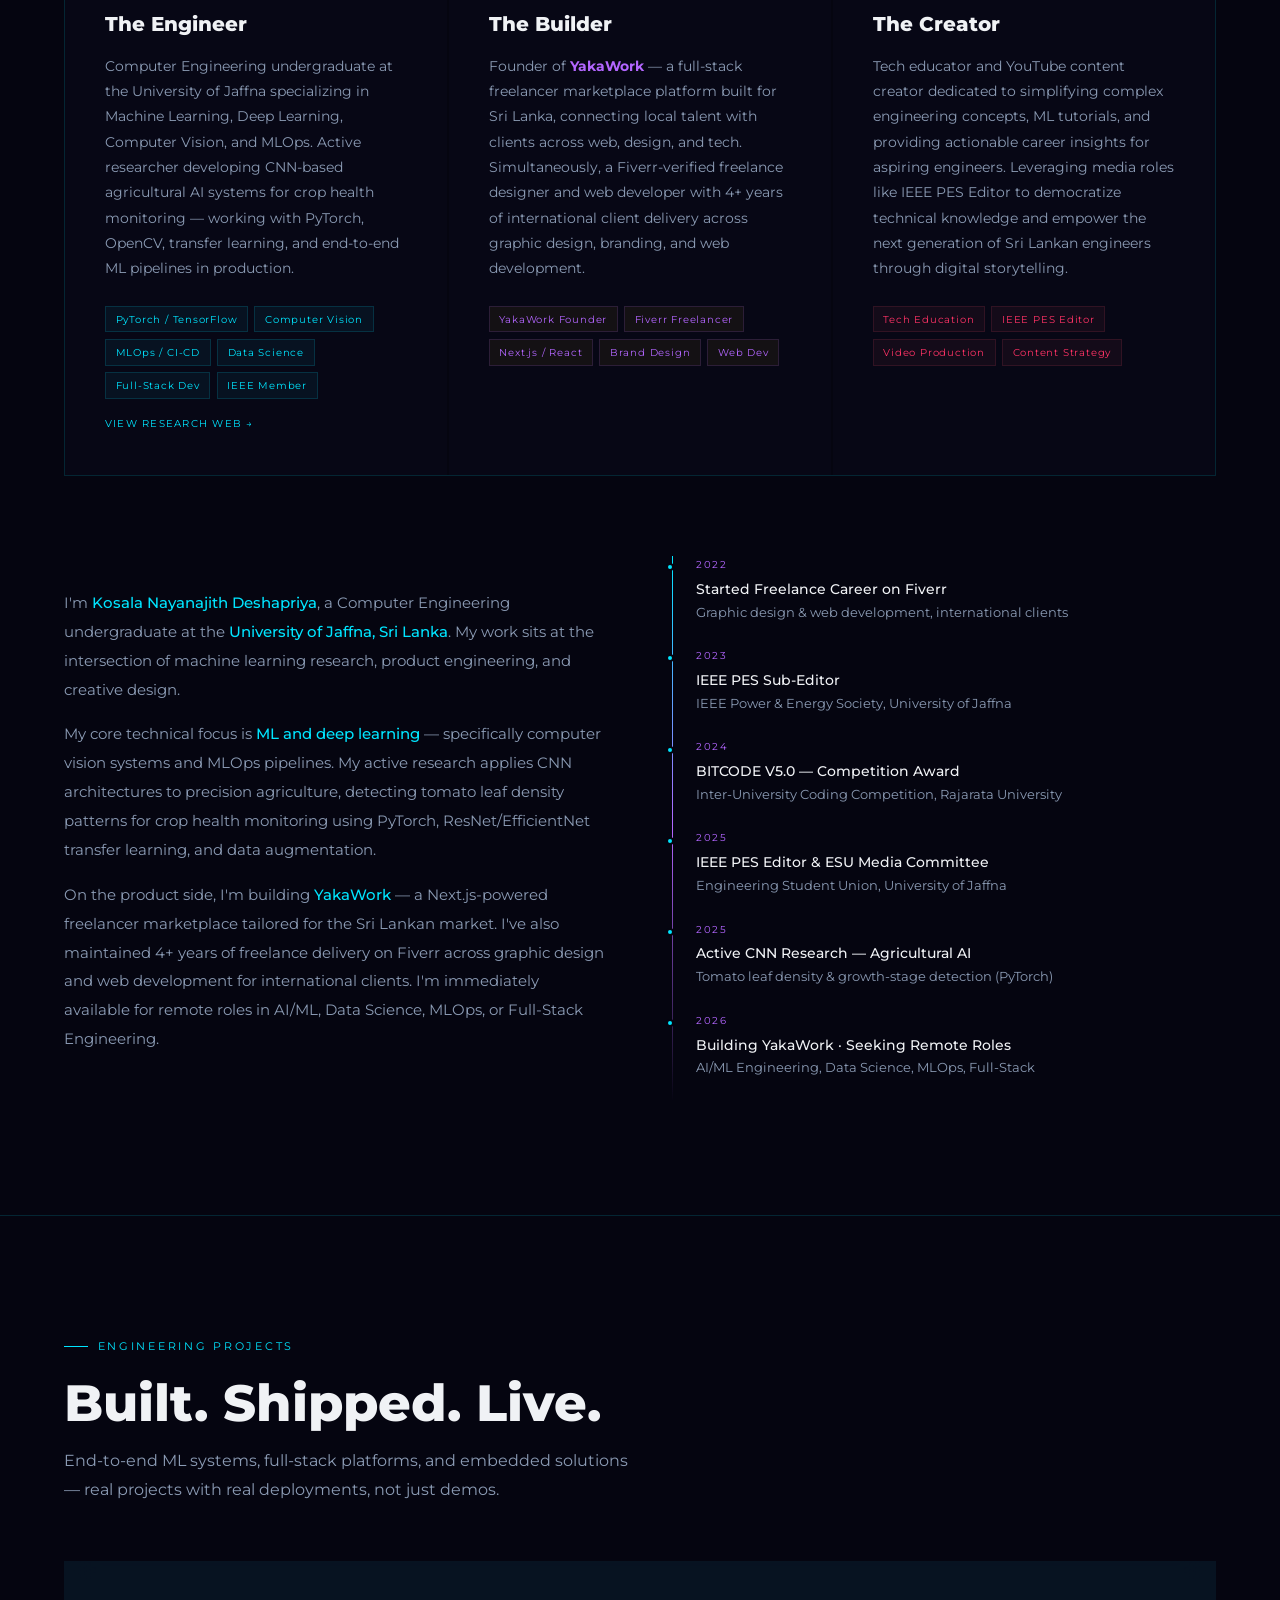
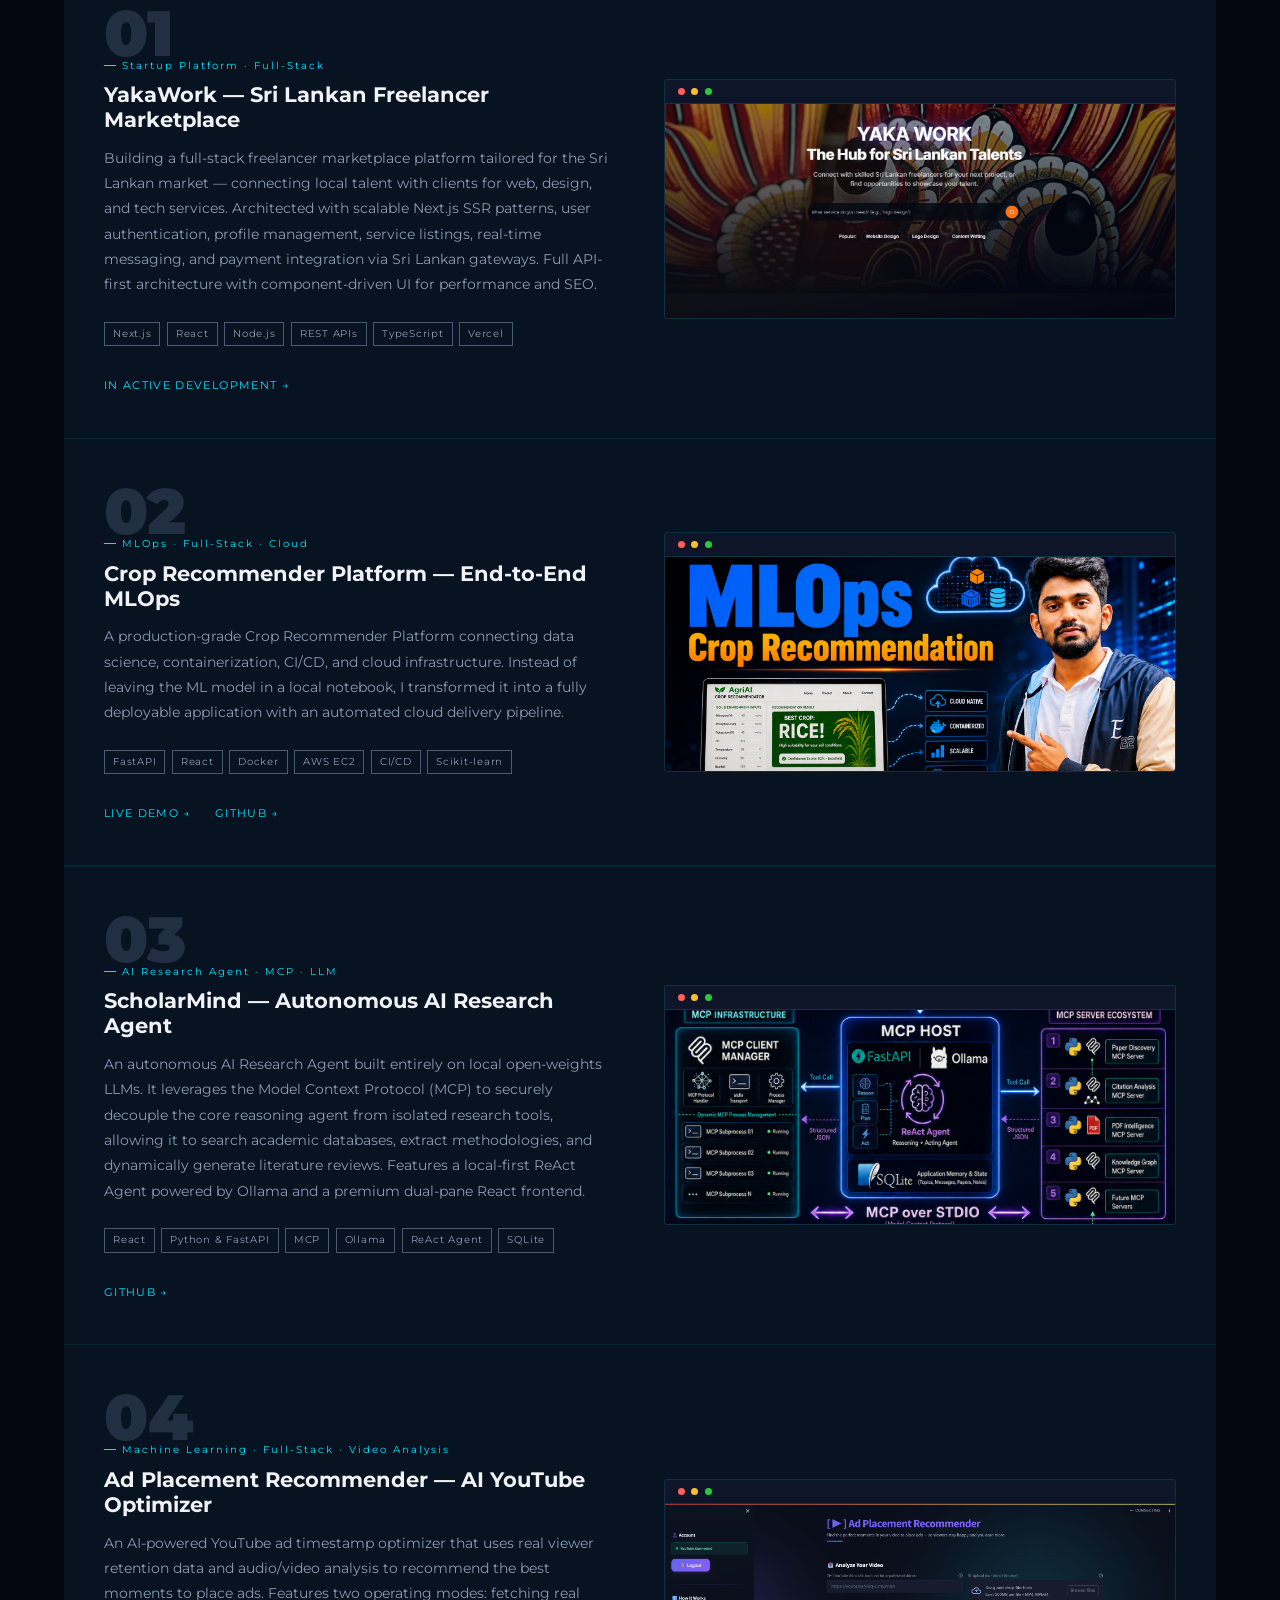
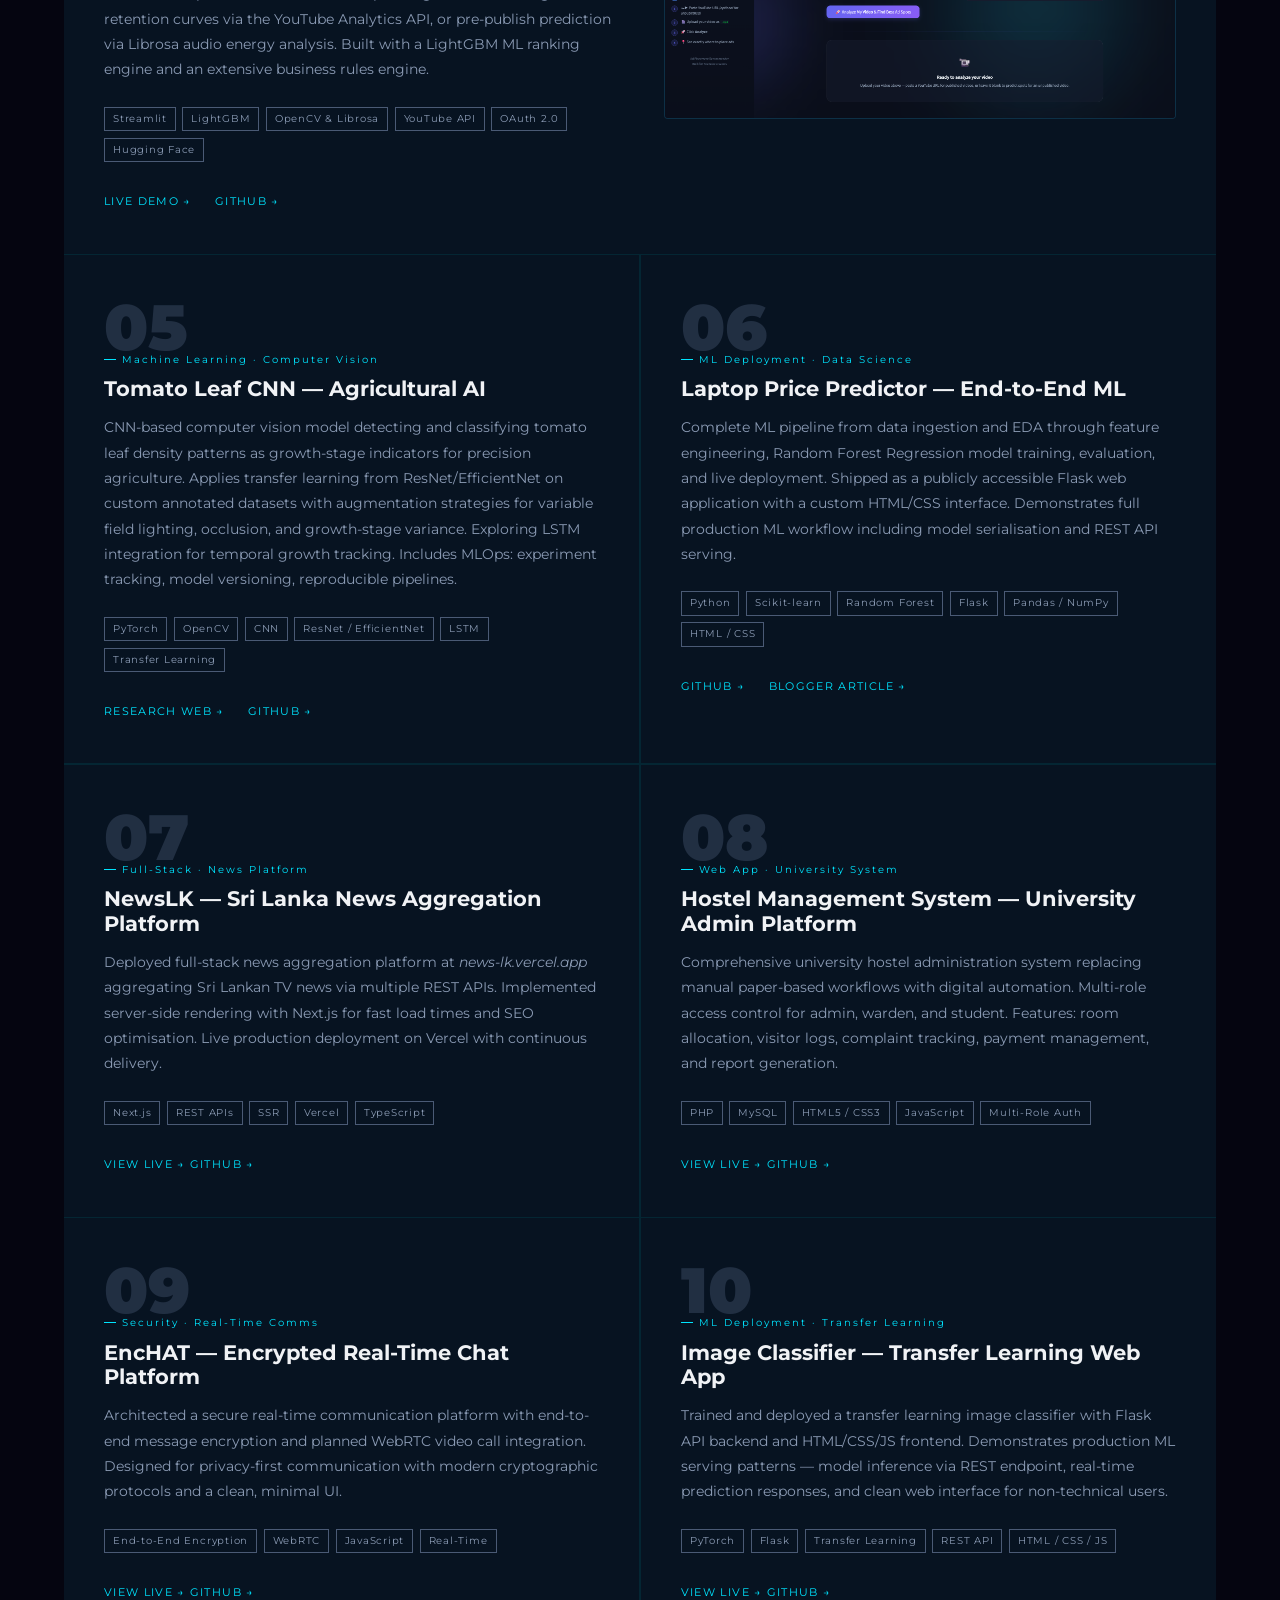
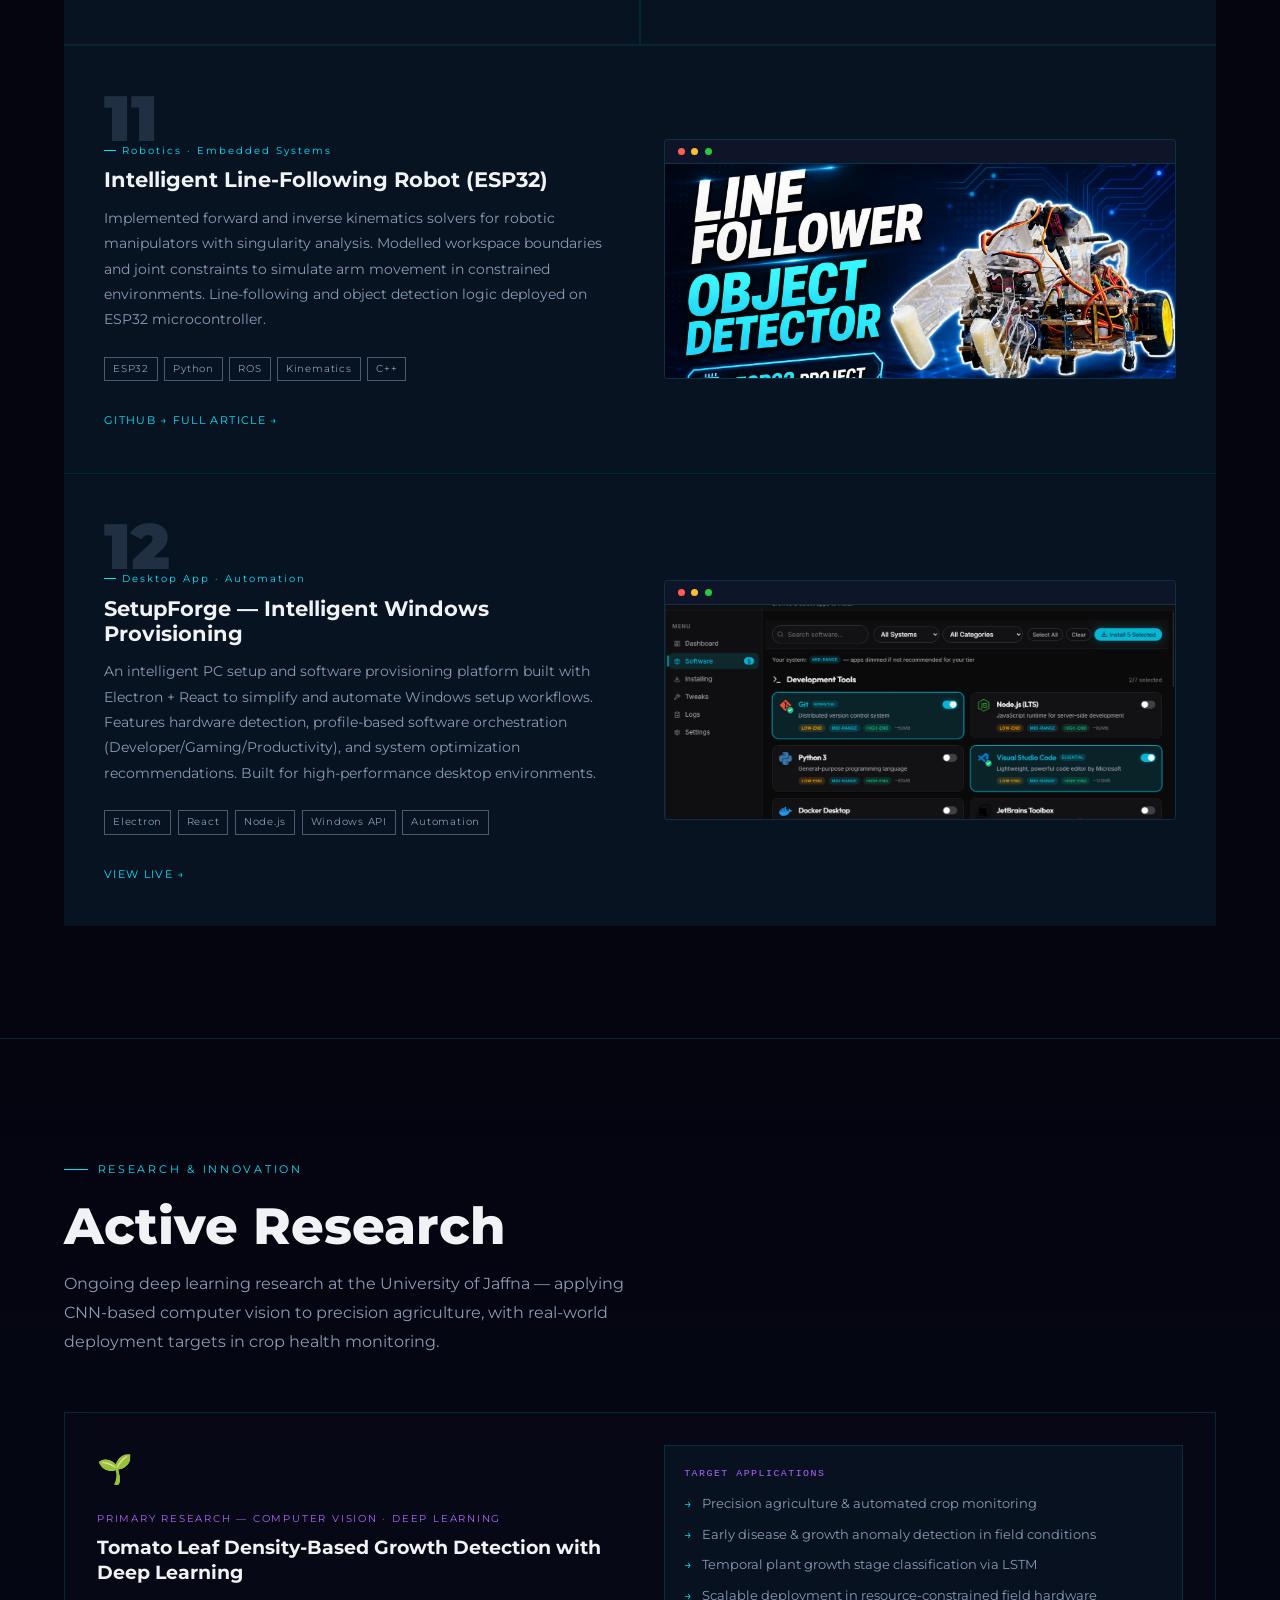
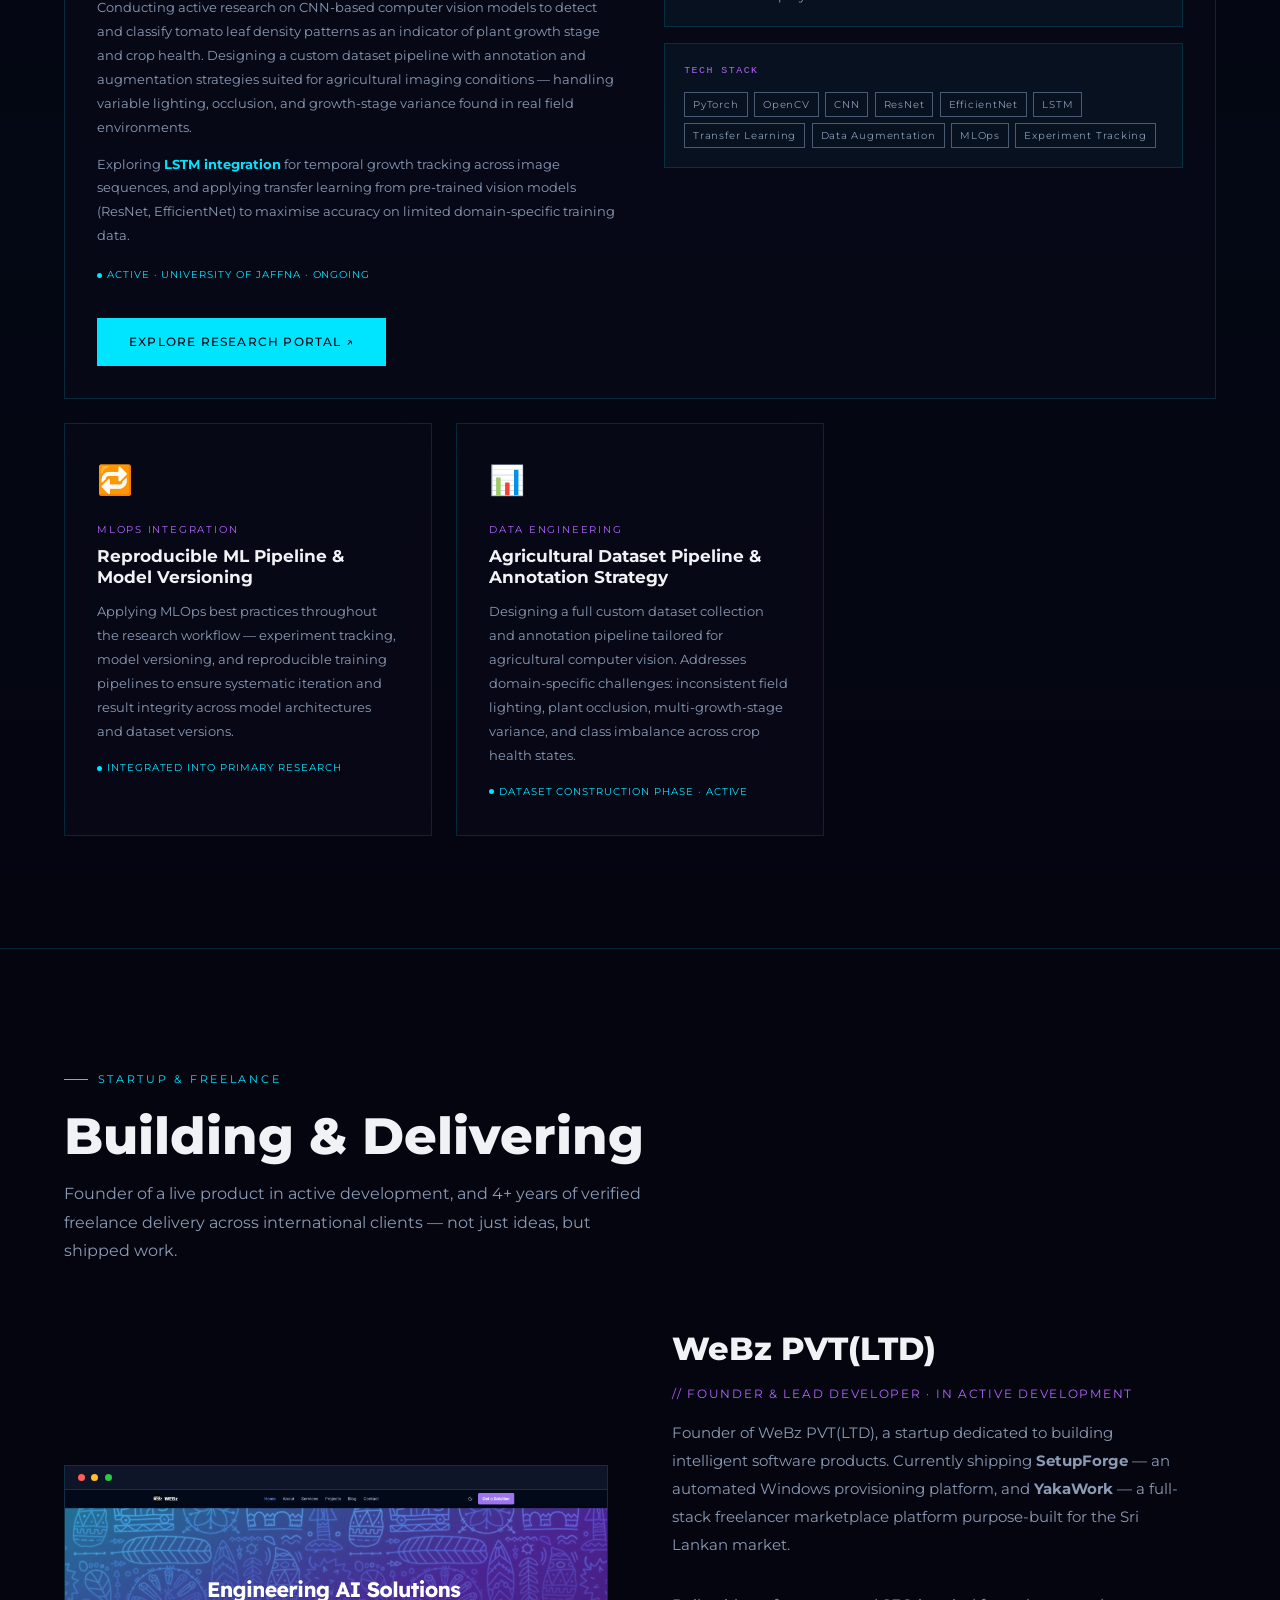
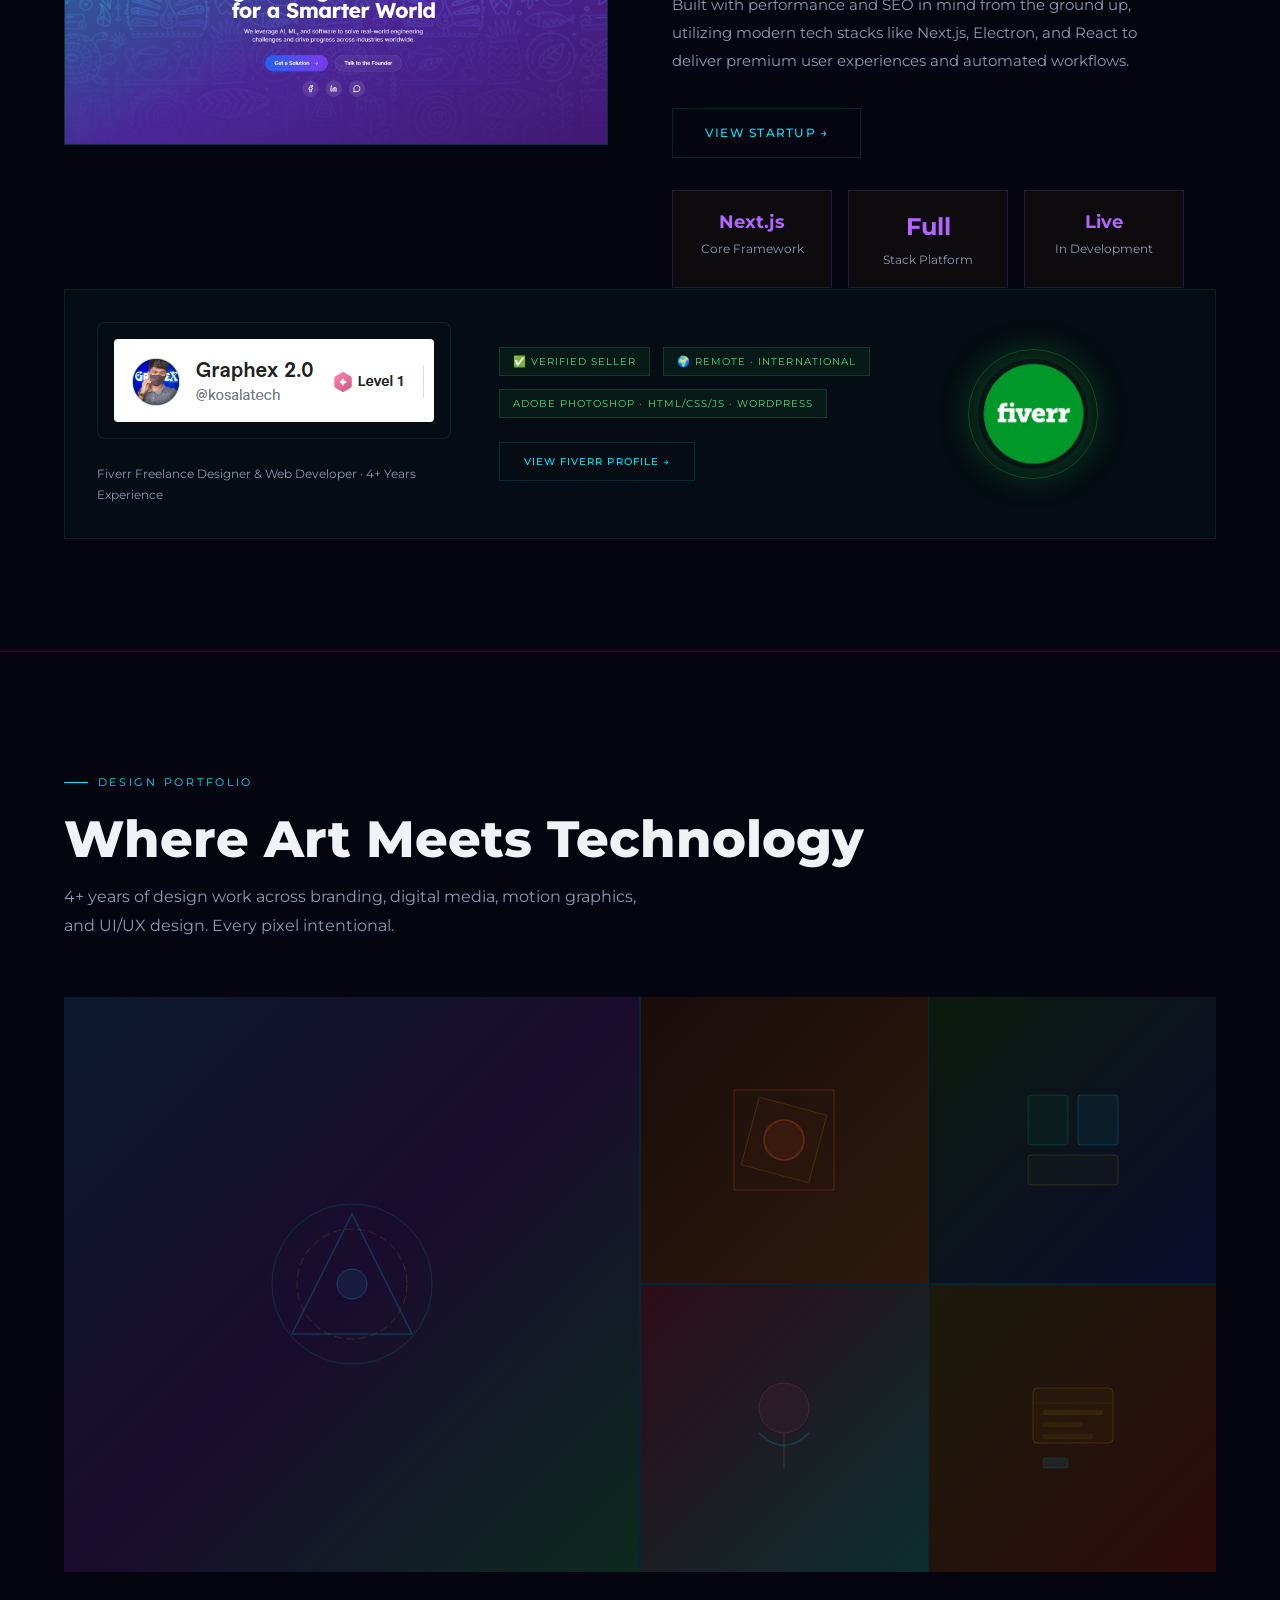
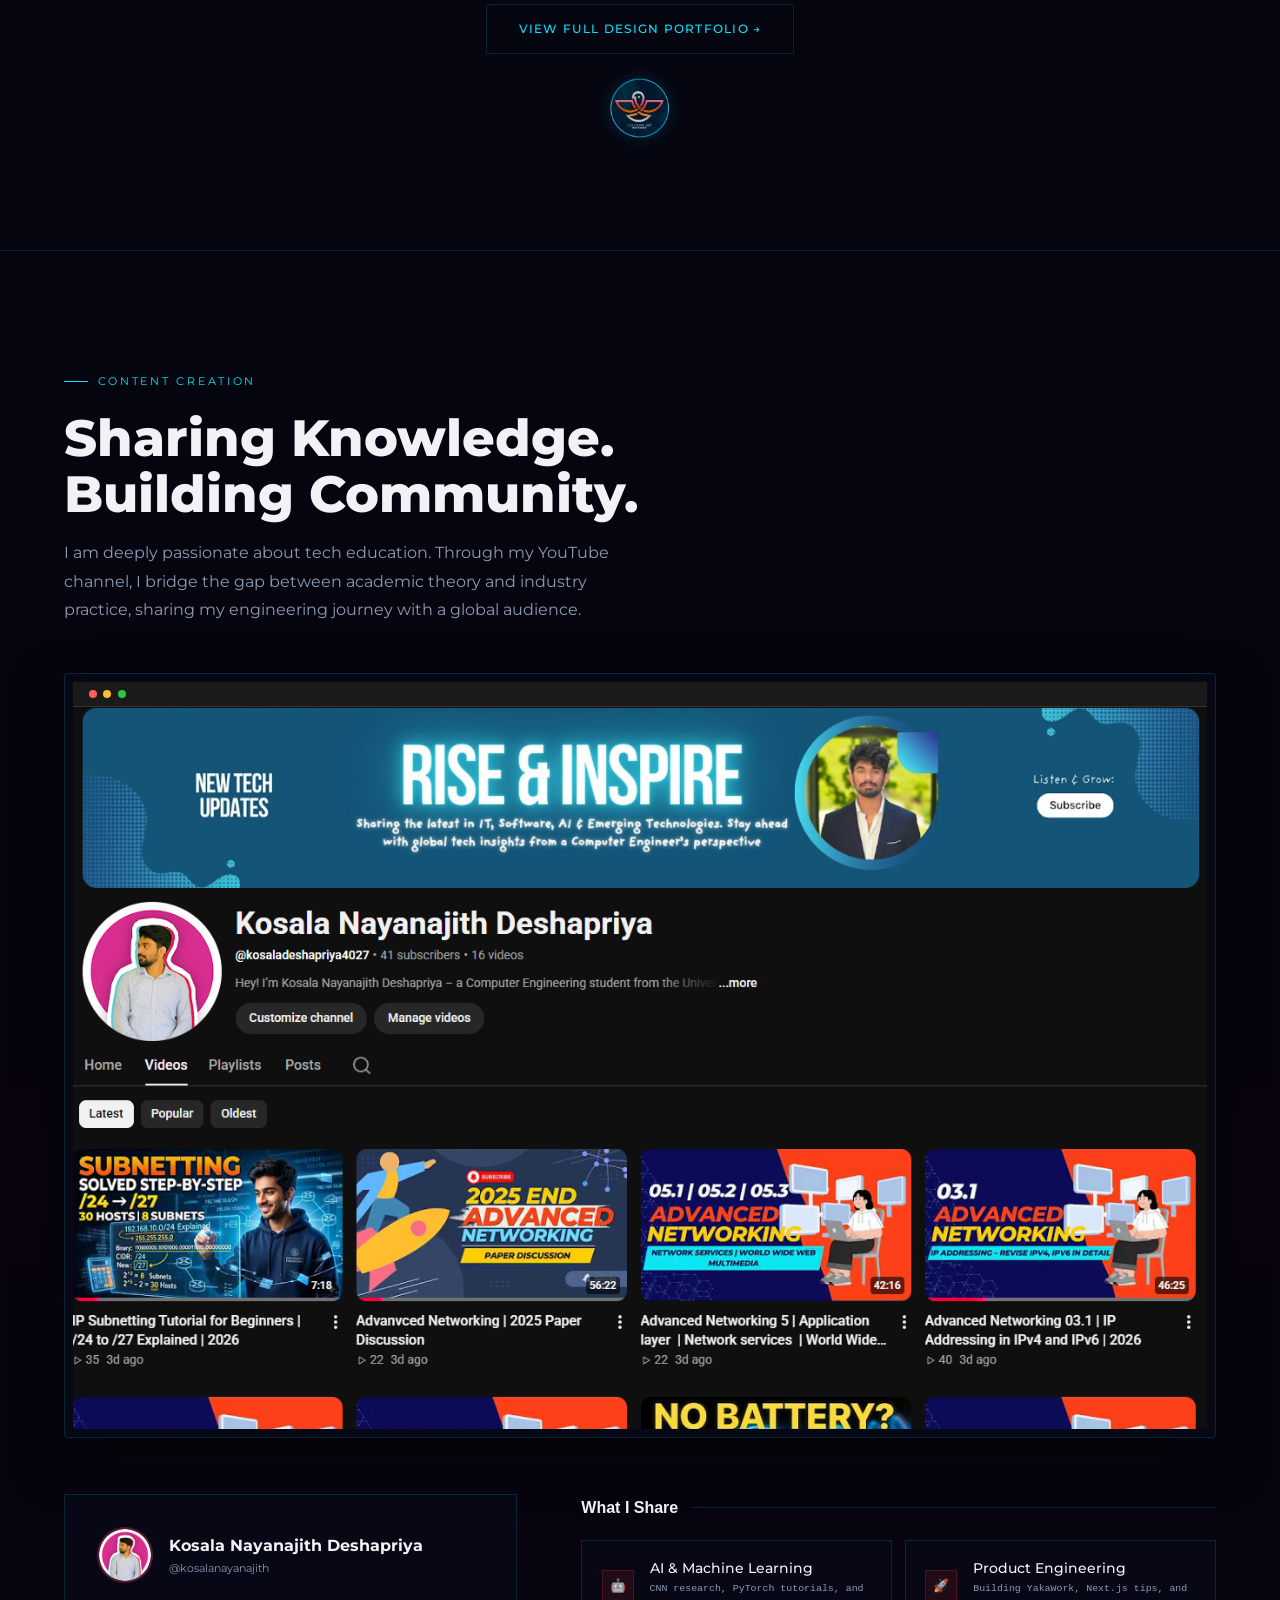
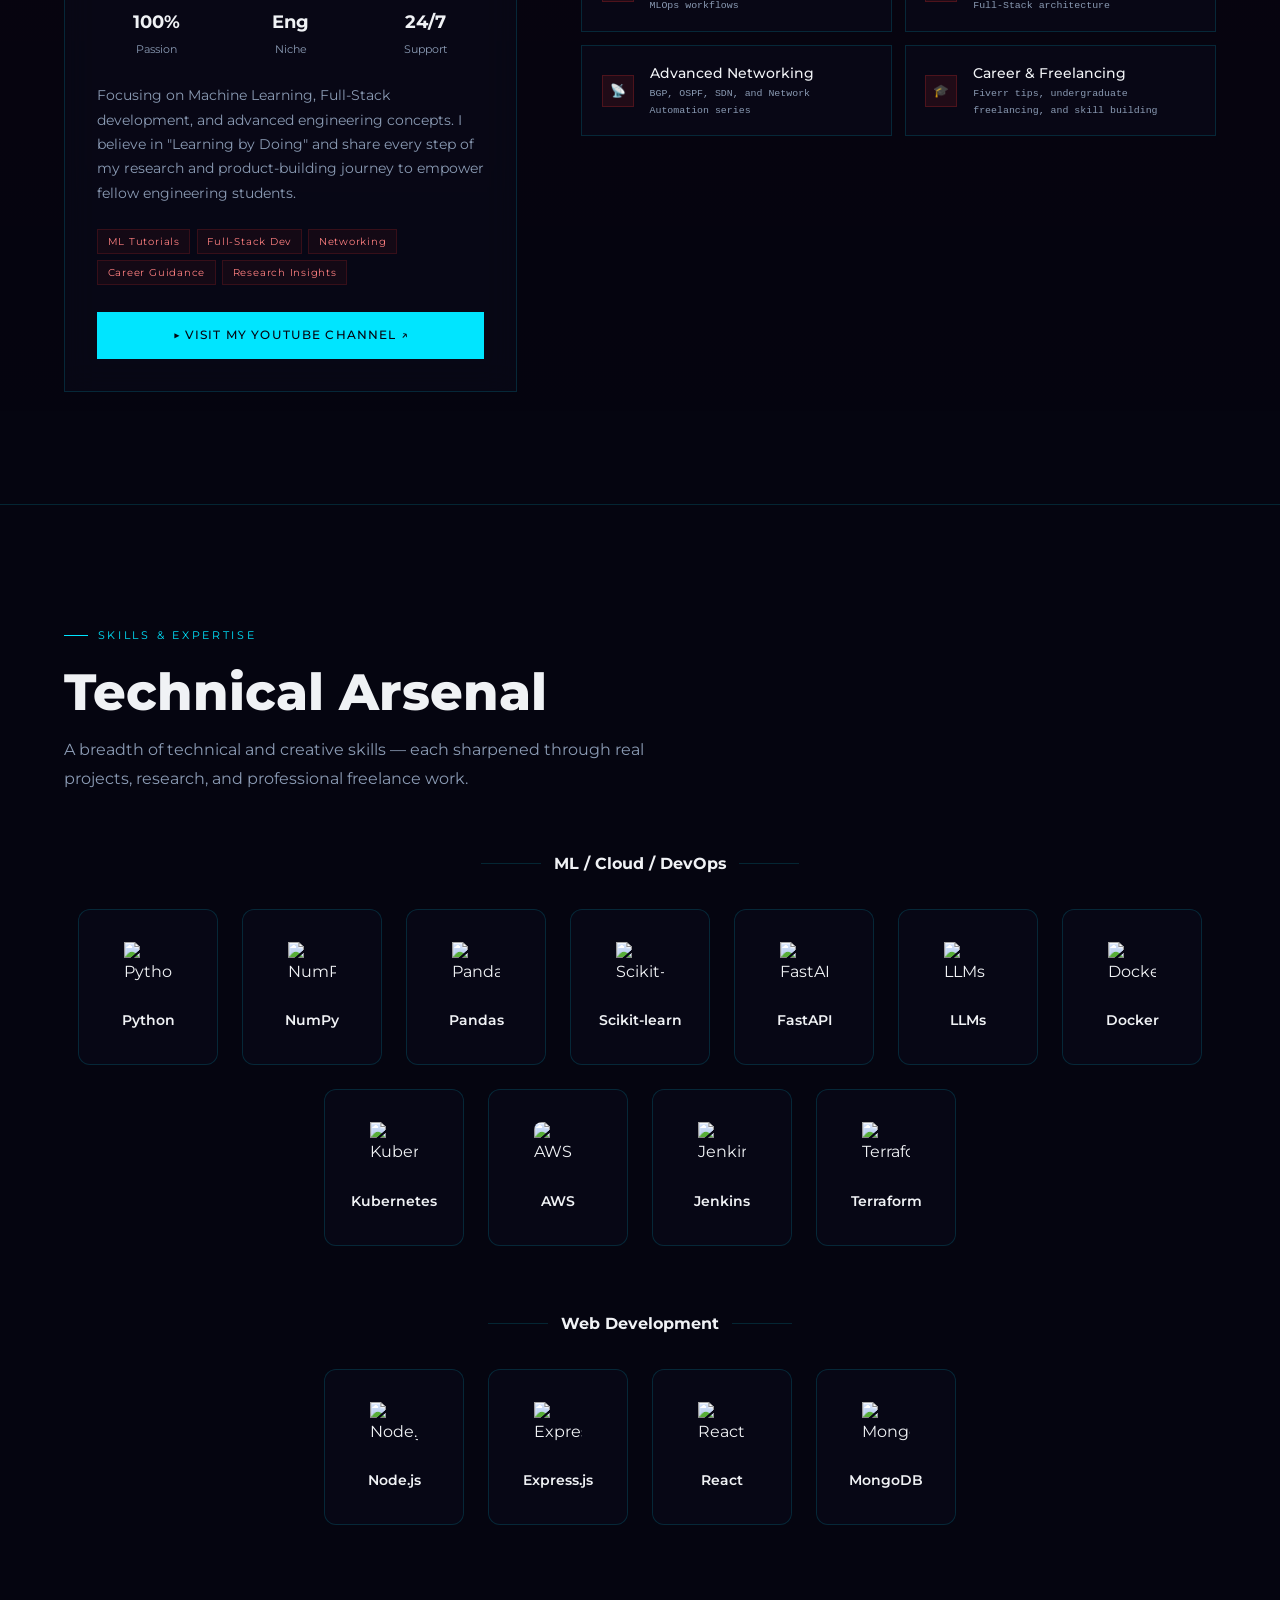
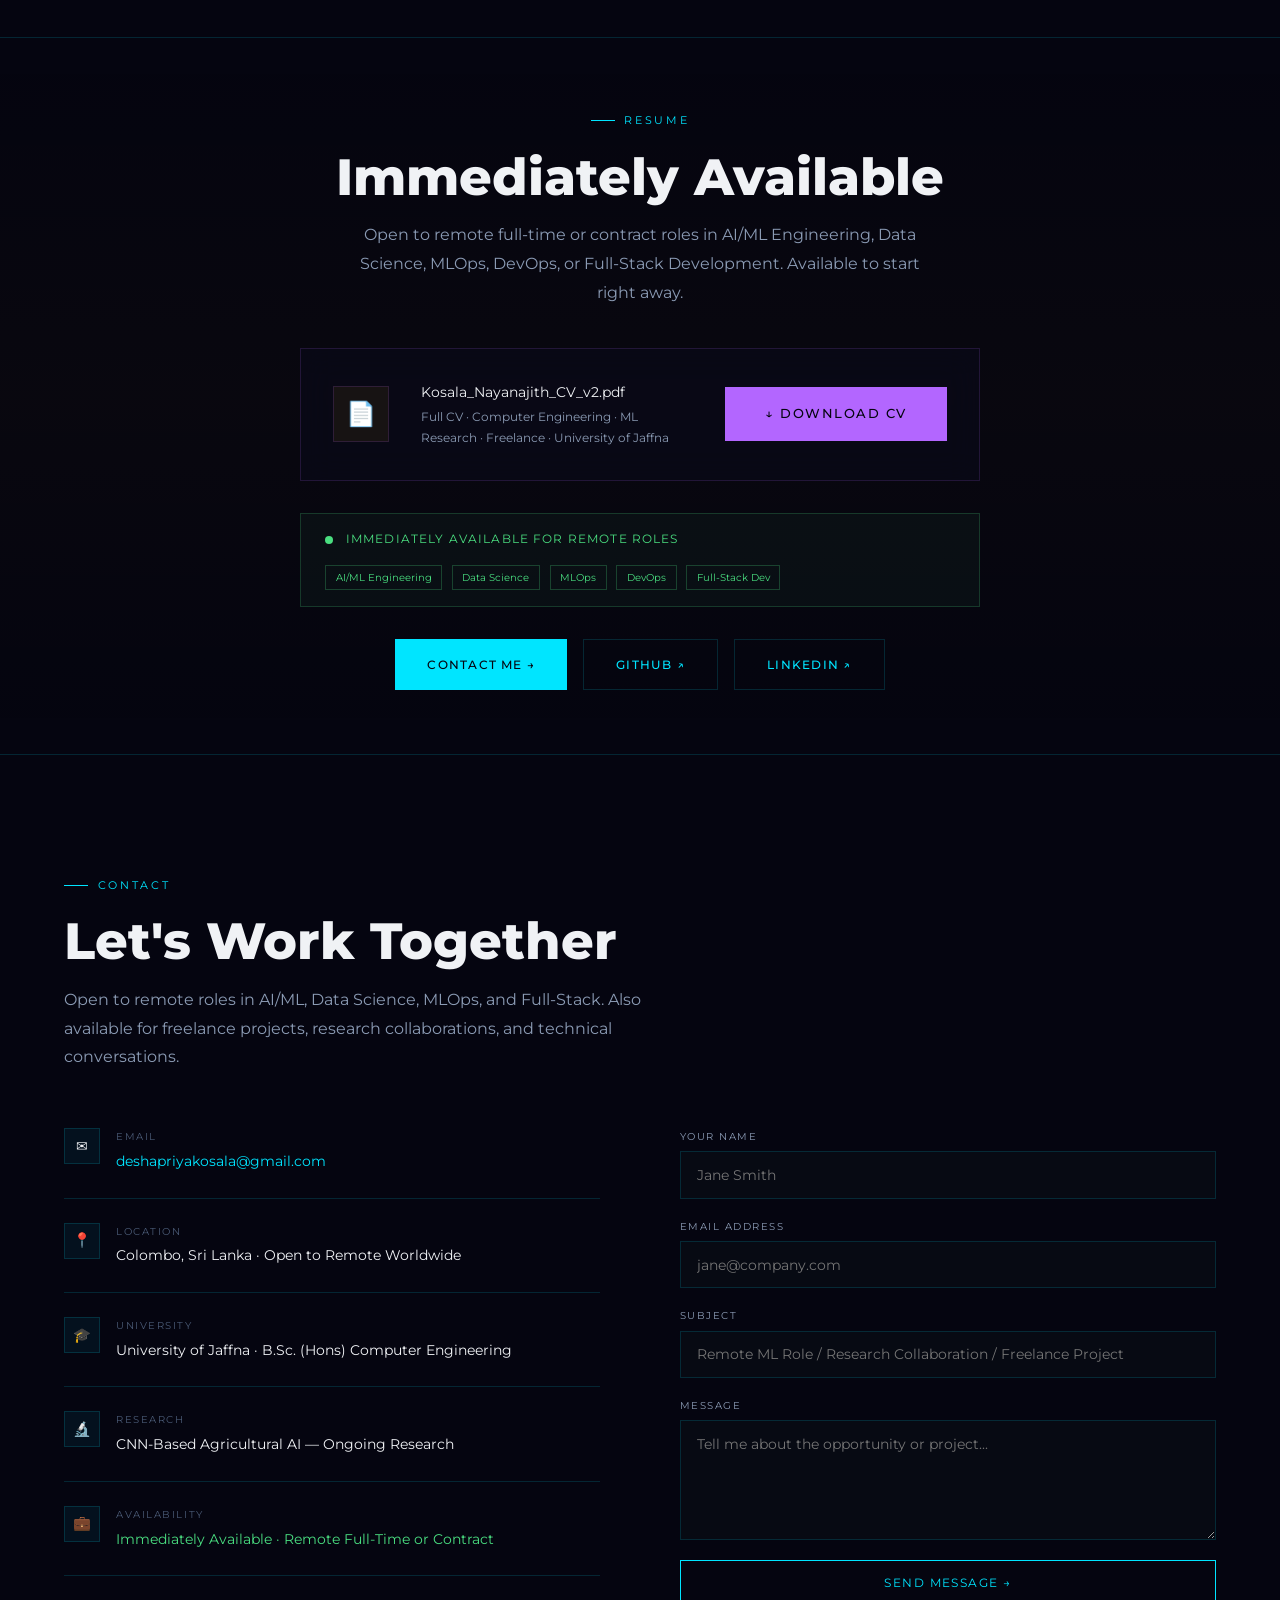
==== commit e997fd90: "new updates" ====
--- a/index.html
+++ b/index.html
@@ -8,3140 +8,9 @@
   <link rel="icon" type="image/png" href="favicon.png">
   <link rel="apple-touch-icon" href="favicon.png">
   <link rel="preconnect" href="https://fonts.googleapis.com">
-  <link
-    href="https://fonts.googleapis.com/css2?family=Orbitron:wght@400;700;900&family=Syne:wght@400;600;700;800&family=IBM+Plex+Sans:wght@300;400;500;600&family=IBM+Plex+Mono:wght@400;500&display=swap"
+  <link href="https://fonts.googleapis.com/css2?family=Montserrat:wght@400;500;600;700;800;900&display=swap"
     rel="stylesheet">
-  <style>
-    :root {
-      --bg: #030508;
-      --bg2: #080C12;
-      --bg3: #0C1220;
-      --cyan: #00D4FF;
-      --cyan-dim: #0097b8;
-      --gold: #FFB800;
-      --gold-dim: #b38200;
-      --rose: #FF4D6D;
-      --text: #E8EDF5;
-      --text-muted: #7B8BA0;
-      --text-dim: #3D4D60;
-      --border: rgba(0, 212, 255, 0.12);
-      --border2: rgba(255, 184, 0, 0.12);
-      --card: rgba(8, 12, 20, 0.85);
-      --glow-cyan: 0 0 40px rgba(0, 212, 255, 0.15);
-      --glow-gold: 0 0 40px rgba(255, 184, 0, 0.15);
-    }
-
-    *,
-    *::before,
-    *::after {
-      box-sizing: border-box;
-      margin: 0;
-      padding: 0;
-    }
-
-    html {
-      scroll-behavior: smooth;
-    }
-
-    body {
-      background: var(--bg);
-      color: var(--text);
-      font-family: 'IBM Plex Sans', sans-serif;
-      font-size: 16px;
-      line-height: 1.7;
-      overflow-x: hidden;
-      cursor: none;
-    }
-
-    /* CUSTOM CURSOR */
-    .cursor-dot,
-    .cursor-ring {
-      position: fixed;
-      pointer-events: none;
-      z-index: 99999;
-      transform: translate(-50%, -50%);
-      transition: opacity 0.3s;
-    }
-
-    .cursor-dot {
-      width: 6px;
-      height: 6px;
-      background: var(--cyan);
-      border-radius: 50%;
-      top: 0;
-      left: 0;
-    }
-
-    .cursor-ring {
-      width: 32px;
-      height: 32px;
-      border: 1.5px solid rgba(0, 212, 255, 0.5);
-      border-radius: 50%;
-      top: 0;
-      left: 0;
-      transition: width 0.2s, height 0.2s, border-color 0.2s;
-    }
-
-    .cursor-ring.hover {
-      width: 48px;
-      height: 48px;
-      border-color: var(--gold);
-    }
-
-    /* CANVAS BACKGROUND */
-    #bg-canvas {
-      position: fixed;
-      top: 0;
-      left: 0;
-      width: 100%;
-      height: 100%;
-      z-index: 0;
-      opacity: 0.5;
-    }
-
-    /* GRID OVERLAY */
-    .grid-overlay {
-      position: fixed;
-      top: 0;
-      left: 0;
-      width: 100%;
-      height: 100%;
-      background-image:
-        linear-gradient(rgba(0, 212, 255, 0.025) 1px, transparent 1px),
-        linear-gradient(90deg, rgba(0, 212, 255, 0.025) 1px, transparent 1px);
-      background-size: 60px 60px;
-      z-index: 0;
-      pointer-events: none;
-    }
-
-    /* NAVIGATION */
-    nav {
-      position: fixed;
-      top: 0;
-      left: 0;
-      right: 0;
-      z-index: 1000;
-      display: flex;
-      align-items: center;
-      justify-content: space-between;
-      padding: 1.2rem 4rem;
-      background: rgba(3, 5, 8, 0.8);
-      backdrop-filter: blur(20px);
-      border-bottom: 1px solid var(--border);
-      transition: all 0.3s;
-    }
-
-    nav.scrolled {
-      padding: 0.8rem 4rem;
-    }
-
-    .nav-logo {
-      font-family: 'Orbitron', monospace;
-      font-size: 1.1rem;
-      font-weight: 900;
-      letter-spacing: 0.15em;
-      color: var(--cyan);
-      text-decoration: none;
-    }
-
-    .nav-logo span {
-      color: var(--gold);
-    }
-
-    .nav-links {
-      display: flex;
-      gap: 2rem;
-      list-style: none;
-    }
-
-    .nav-links a {
-      font-family: 'IBM Plex Mono', monospace;
-      font-size: 0.72rem;
-      letter-spacing: 0.12em;
-      text-transform: uppercase;
-      color: var(--text-muted);
-      text-decoration: none;
-      transition: color 0.2s;
-      position: relative;
-    }
-
-    .nav-links a::after {
-      content: '';
-      position: absolute;
-      bottom: -4px;
-      left: 0;
-      width: 0;
-      height: 1px;
-      background: var(--cyan);
-      transition: width 0.3s;
-    }
-
-    .nav-links a:hover {
-      color: var(--cyan);
-    }
-
-    .nav-links a:hover::after {
-      width: 100%;
-    }
-
-    .nav-cta {
-      font-family: 'IBM Plex Mono', monospace;
-      font-size: 0.72rem;
-      letter-spacing: 0.1em;
-      text-transform: uppercase;
-      color: var(--bg);
-      background: var(--cyan);
-      padding: 0.5rem 1.2rem;
-      border: none;
-      text-decoration: none;
-      transition: background 0.2s, transform 0.1s;
-    }
-
-    .nav-cta:hover {
-      background: var(--gold);
-      transform: translateY(-1px);
-    }
-
-    /* MAIN CONTENT */
-    main {
-      position: relative;
-      z-index: 1;
-    }
-
-    section {
-      padding: 7rem 4rem;
-      max-width: 1280px;
-      margin: 0 auto;
-    }
-
-    /* SECTION LABELS */
-    .section-label {
-      display: inline-flex;
-      align-items: center;
-      gap: 0.6rem;
-      font-family: 'IBM Plex Mono', monospace;
-      font-size: 0.68rem;
-      letter-spacing: 0.25em;
-      text-transform: uppercase;
-      color: var(--cyan);
-      margin-bottom: 1.2rem;
-    }
-
-    .section-label::before {
-      content: '';
-      width: 24px;
-      height: 1px;
-      background: var(--cyan);
-    }
-
-    .section-heading {
-      font-family: 'Syne', sans-serif;
-      font-size: clamp(2rem, 4vw, 3.2rem);
-      font-weight: 800;
-      line-height: 1.1;
-      color: var(--text);
-      margin-bottom: 1rem;
-    }
-
-    .section-sub {
-      font-size: 1rem;
-      color: var(--text-muted);
-      max-width: 580px;
-      line-height: 1.8;
-    }
-
-    /* ========== HERO ========== */
-    #hero {
-      min-height: 100vh;
-      display: flex;
-      align-items: center;
-      padding: 0 4rem;
-      max-width: none;
-      position: relative;
-      overflow: hidden;
-    }
-
-    .hero-inner {
-      max-width: 1280px;
-      margin: 0 auto;
-      width: 100%;
-      display: grid;
-      grid-template-columns: 1fr 1fr;
-      gap: 4rem;
-      align-items: center;
-    }
-
-    .hero-badge {
-      display: inline-flex;
-      align-items: center;
-      gap: 0.5rem;
-      background: rgba(0, 212, 255, 0.06);
-      border: 1px solid var(--border);
-      padding: 0.4rem 1rem;
-      font-family: 'IBM Plex Mono', monospace;
-      font-size: 0.72rem;
-      letter-spacing: 0.15em;
-      color: var(--cyan);
-      margin-bottom: 1.5rem;
-      animation: fadeUp 0.6s ease forwards;
-    }
-
-    .hero-badge-dot {
-      width: 6px;
-      height: 6px;
-      border-radius: 50%;
-      background: var(--cyan);
-      animation: pulse 2s infinite;
-    }
-
-    @keyframes pulse {
-
-      0%,
-      100% {
-        opacity: 1;
-        transform: scale(1)
-      }
-
-      50% {
-        opacity: 0.4;
-        transform: scale(1.3)
-      }
-    }
-
-    .hero-name {
-      font-family: 'Orbitron', monospace;
-      font-size: clamp(2.5rem, 5.5vw, 5rem);
-      font-weight: 900;
-      line-height: 1;
-      letter-spacing: -0.02em;
-      color: var(--text);
-      margin-bottom: 0.4rem;
-      animation: fadeUp 0.6s 0.1s ease both;
-    }
-
-    .hero-name .accent {
-      color: var(--cyan);
-    }
-
-    .hero-tagline {
-      font-family: 'Syne', sans-serif;
-      font-size: clamp(1rem, 2vw, 1.35rem);
-      font-weight: 600;
-      color: var(--text-muted);
-      margin-bottom: 2rem;
-      animation: fadeUp 0.6s 0.2s ease both;
-    }
-
-    .hero-tagline .gold {
-      color: var(--gold);
-    }
-
-    .hero-desc {
-      font-size: 1rem;
-      color: var(--text-muted);
-      line-height: 1.9;
-      max-width: 520px;
-      margin-bottom: 2.5rem;
-      animation: fadeUp 0.6s 0.3s ease both;
-    }
-
-    .hero-ctas {
-      display: flex;
-      gap: 1rem;
-      flex-wrap: wrap;
-      animation: fadeUp 0.6s 0.4s ease both;
-    }
-
-    .btn-primary {
-      display: inline-flex;
-      align-items: center;
-      gap: 0.5rem;
-      padding: 0.85rem 2rem;
-      background: var(--cyan);
-      color: var(--bg);
-      font-family: 'IBM Plex Mono', monospace;
-      font-size: 0.78rem;
-      font-weight: 500;
-      letter-spacing: 0.1em;
-      text-transform: uppercase;
-      text-decoration: none;
-      border: none;
-      cursor: pointer;
-      transition: all 0.2s;
-    }
-
-    .btn-primary:hover {
-      background: var(--gold);
-      transform: translateY(-2px);
-    }
-
-    .btn-outline {
-      display: inline-flex;
-      align-items: center;
-      gap: 0.5rem;
-      padding: 0.85rem 2rem;
-      background: transparent;
-      color: var(--cyan);
-      font-family: 'IBM Plex Mono', monospace;
-      font-size: 0.78rem;
-      font-weight: 500;
-      letter-spacing: 0.1em;
-      text-transform: uppercase;
-      text-decoration: none;
-      border: 1px solid var(--border);
-      cursor: pointer;
-      transition: all 0.2s;
-    }
-
-    .btn-outline:hover {
-      border-color: var(--cyan);
-      background: rgba(0, 212, 255, 0.05);
-    }
-
-    .hero-stats {
-      display: flex;
-      gap: 2.5rem;
-      margin-top: 3rem;
-      animation: fadeUp 0.6s 0.5s ease both;
-    }
-
-    .hero-stat-num {
-      font-family: 'Orbitron', monospace;
-      font-size: 1.8rem;
-      font-weight: 700;
-      color: var(--cyan);
-      line-height: 1;
-    }
-
-    .hero-stat-num .gold {
-      color: var(--gold);
-    }
-
-    .hero-stat-label {
-      font-size: 0.75rem;
-      color: var(--text-muted);
-      letter-spacing: 0.05em;
-      margin-top: 0.3rem;
-    }
-
-    /* Hero Visual */
-    .hero-visual {
-      position: relative;
-      display: flex;
-      align-items: center;
-      justify-content: center;
-      animation: fadeUp 0.8s 0.3s ease both;
-    }
-
-    .hero-orb {
-      width: 380px;
-      height: 380px;
-      border-radius: 50%;
-      background: radial-gradient(circle at 40% 40%, rgba(0, 212, 255, 0.15), rgba(0, 212, 255, 0.02) 60%, transparent);
-      border: 1px solid rgba(0, 212, 255, 0.2);
-      display: flex;
-      align-items: center;
-      justify-content: center;
-      position: relative;
-      animation: rotateOrb 20s linear infinite;
-    }
-
-    @keyframes rotateOrb {
-      from {
-        transform: rotate(0deg)
-      }
-
-      to {
-        transform: rotate(360deg)
-      }
-    }
-
-    .hero-orb::before {
-      content: '';
-      position: absolute;
-      width: 300px;
-      height: 300px;
-      border-radius: 50%;
-      border: 1px dashed rgba(255, 184, 0, 0.15);
-      animation: rotateOrb 12s linear infinite reverse;
-    }
-
-    .hero-orb::after {
-      content: '';
-      position: absolute;
-      width: 220px;
-      height: 220px;
-      border-radius: 50%;
-      background: radial-gradient(circle, rgba(0, 212, 255, 0.08), transparent);
-      border: 1px solid rgba(0, 212, 255, 0.1);
-    }
-
-    .hero-orb-text {
-      position: absolute;
-      font-family: 'Orbitron', monospace;
-      font-size: 0.6rem;
-      letter-spacing: 0.2em;
-      color: var(--cyan);
-      animation: rotateOrb 20s linear infinite reverse;
-      text-transform: uppercase;
-    }
-
-    .orbit-badge {
-      position: absolute;
-      background: rgba(8, 12, 20, 0.9);
-      border: 1px solid var(--border);
-      padding: 0.4rem 0.8rem;
-      font-family: 'IBM Plex Mono', monospace;
-      font-size: 0.65rem;
-      color: var(--cyan);
-      letter-spacing: 0.08em;
-      white-space: nowrap;
-      animation: rotateOrb 20s linear infinite reverse;
-    }
-
-    .orbit-badge.b1 {
-      top: 8%;
-      left: 50%;
-      transform: translateX(-50%);
-    }
-
-    .orbit-badge.b2 {
-      bottom: 8%;
-      left: 50%;
-      transform: translateX(-50%);
-      color: var(--gold);
-      border-color: var(--border2);
-    }
-
-    .orbit-badge.b3 {
-      left: -10%;
-      top: 50%;
-      transform: translateY(-50%);
-    }
-
-    .orbit-badge.b4 {
-      right: -10%;
-      top: 50%;
-      transform: translateY(-50%);
-      color: var(--rose);
-      border-color: rgba(255, 77, 109, 0.2);
-    }
-
-    .scroll-indicator {
-      position: absolute;
-      bottom: 2rem;
-      left: 50%;
-      transform: translateX(-50%);
-      display: flex;
-      flex-direction: column;
-      align-items: center;
-      gap: 0.5rem;
-      color: var(--text-dim);
-      font-family: 'IBM Plex Mono', monospace;
-      font-size: 0.6rem;
-      letter-spacing: 0.2em;
-      text-transform: uppercase;
-      animation: fadeUp 1s 0.8s ease both;
-      z-index: 2;
-    }
-
-    .scroll-line {
-      width: 1px;
-      height: 50px;
-      background: linear-gradient(to bottom, var(--text-dim), transparent);
-      animation: scrollLine 2s ease-in-out infinite;
-    }
-
-    @keyframes scrollLine {
-
-      0%,
-      100% {
-        opacity: 0.3;
-        transform: scaleY(1)
-      }
-
-      50% {
-        opacity: 1;
-        transform: scaleY(0.6)
-      }
-    }
-
-    /* ========== ABOUT ========== */
-    #about {
-      padding-top: 5rem;
-    }
-
-    .about-header {
-      display: grid;
-      grid-template-columns: 1.2fr 0.8fr;
-      gap: 4rem;
-      align-items: center;
-      margin-bottom: 4rem;
-    }
-
-    .about-profile-visual {
-      position: relative;
-      display: flex;
-      justify-content: center;
-      align-items: center;
-    }
-
-    .profile-frame {
-      position: relative;
-      width: 100%;
-      max-width: 340px;
-      aspect-ratio: 4/5;
-      background: var(--card);
-      border: 1px solid var(--border);
-      padding: 0.8rem;
-      transition: all 0.4s cubic-bezier(0.23, 1, 0.32, 1);
-      overflow: visible;
-    }
-
-    .profile-frame::before {
-      content: '';
-      position: absolute;
-      inset: -1px;
-      background: linear-gradient(135deg, var(--cyan), transparent, var(--gold));
-      z-index: -1;
-      opacity: 0.2;
-      transition: opacity 0.4s;
-    }
-
-    .profile-frame:hover {
-      transform: translateY(-8px) scale(1.02);
-      border-color: rgba(0, 212, 255, 0.4);
-      box-shadow: 0 20px 40px rgba(0, 0, 0, 0.4), var(--glow-cyan);
-    }
-
-    .profile-frame:hover::before {
-      opacity: 0.5;
-    }
-
-    .profile-img-container {
-      width: 100%;
-      height: 100%;
-      overflow: hidden;
-      position: relative;
-    }
-
-    .profile-img {
-      width: 100%;
-      height: 100%;
-      object-fit: cover;
-      filter: grayscale(30%) contrast(1.1);
-      transition: all 0.6s ease;
-    }
-
-    .profile-frame:hover .profile-img {
-      filter: grayscale(0%) contrast(1.1);
-      transform: scale(1.05);
-    }
-
-    .profile-tag {
-      position: absolute;
-      bottom: 20px;
-      right: -30px;
-      background: var(--bg);
-      border: 1px solid var(--gold);
-      padding: 0.5rem 1rem;
-      font-family: 'IBM Plex Mono', monospace;
-      font-size: 0.7rem;
-      color: var(--gold);
-      letter-spacing: 0.1em;
-      transform: rotate(90deg);
-      transform-origin: bottom right;
-      z-index: 2;
-    }
-
-    .identity-grid {
-      display: grid;
-      grid-template-columns: repeat(3, 1fr);
-      gap: 1.5px;
-      margin-top: 3.5rem;
-      border: 1.5px solid var(--border);
-    }
-
-    .identity-card {
-      background: var(--card);
-      padding: 2.5rem;
-      position: relative;
-      overflow: hidden;
-      transition: background 0.3s;
-      cursor: default;
-    }
-
-    .identity-card:hover {
-      background: rgba(8, 14, 24, 0.95);
-    }
-
-    .identity-card::before {
-      content: '';
-      position: absolute;
-      top: 0;
-      left: 0;
-      right: 0;
-      height: 2px;
-      background: var(--accent, var(--cyan));
-      transform: scaleX(0);
-      transform-origin: left;
-      transition: transform 0.4s ease;
-    }
-
-    .identity-card:hover::before {
-      transform: scaleX(1);
-    }
-
-    .identity-card.gold-card {
-      --accent: var(--gold);
-    }
-
-    .identity-card.rose-card {
-      --accent: var(--rose);
-    }
-
-    .identity-icon {
-      width: 48px;
-      height: 48px;
-      display: flex;
-      align-items: center;
-      justify-content: center;
-      background: rgba(0, 212, 255, 0.06);
-      border: 1px solid var(--border);
-      margin-bottom: 1.5rem;
-      font-size: 1.4rem;
-    }
-
-    .identity-card.gold-card .identity-icon {
-      background: rgba(255, 184, 0, 0.06);
-      border-color: var(--border2);
-    }
-
-    .identity-card.rose-card .identity-icon {
-      background: rgba(255, 77, 109, 0.06);
-      border-color: rgba(255, 77, 109, 0.12);
-    }
-
-    .identity-num {
-      font-family: 'IBM Plex Mono', monospace;
-      font-size: 0.62rem;
-      letter-spacing: 0.2em;
-      color: var(--text-dim);
-      margin-bottom: 0.5rem;
-    }
-
-    .identity-title {
-      font-family: 'Syne', sans-serif;
-      font-size: 1.25rem;
-      font-weight: 800;
-      color: var(--text);
-      margin-bottom: 0.8rem;
-    }
-
-    .identity-desc {
-      font-size: 0.88rem;
-      color: var(--text-muted);
-      line-height: 1.8;
-      margin-bottom: 1.5rem;
-    }
-
-    .identity-tags {
-      display: flex;
-      flex-wrap: wrap;
-      gap: 0.4rem;
-    }
-
-    .tag {
-      font-family: 'IBM Plex Mono', monospace;
-      font-size: 0.62rem;
-      letter-spacing: 0.08em;
-      padding: 0.25rem 0.6rem;
-      background: rgba(0, 212, 255, 0.05);
-      border: 1px solid var(--border);
-      color: var(--cyan);
-    }
-
-    .identity-card.gold-card .tag {
-      background: rgba(255, 184, 0, 0.05);
-      border-color: var(--border2);
-      color: var(--gold);
-    }
-
-    .identity-card.rose-card .tag {
-      background: rgba(255, 77, 109, 0.05);
-      border-color: rgba(255, 77, 109, 0.12);
-      color: var(--rose);
-    }
-
-    /* About lower */
-    .about-lower {
-      display: grid;
-      grid-template-columns: 1fr 1fr;
-      gap: 4rem;
-      margin-top: 5rem;
-      align-items: center;
-    }
-
-    .about-text p {
-      color: var(--text-muted);
-      line-height: 1.9;
-      margin-bottom: 1rem;
-      font-size: 0.95rem;
-    }
-
-    .about-text p strong {
-      color: var(--cyan);
-      font-weight: 500;
-    }
-
-    .timeline {
-      position: relative;
-      padding-left: 1.5rem;
-    }
-
-    .timeline::before {
-      content: '';
-      position: absolute;
-      left: 0;
-      top: 0;
-      bottom: 0;
-      width: 1px;
-      background: linear-gradient(to bottom, var(--cyan), var(--gold), transparent);
-    }
-
-    .tl-item {
-      margin-bottom: 1.5rem;
-      position: relative;
-    }
-
-    .tl-item::before {
-      content: '';
-      position: absolute;
-      left: -1.9rem;
-      top: 0.45rem;
-      width: 8px;
-      height: 8px;
-      border-radius: 50%;
-      background: var(--cyan);
-      border: 2px solid var(--bg);
-    }
-
-    .tl-year {
-      font-family: 'IBM Plex Mono', monospace;
-      font-size: 0.65rem;
-      letter-spacing: 0.15em;
-      color: var(--gold);
-      margin-bottom: 0.2rem;
-    }
-
-    .tl-title {
-      font-size: 0.9rem;
-      font-weight: 500;
-      color: var(--text);
-    }
-
-    .tl-sub {
-      font-size: 0.8rem;
-      color: var(--text-muted);
-    }
-
-    /* ========== PROJECTS ========== */
-    #projects {
-      border-top: 1px solid var(--border);
-    }
-
-    .projects-grid {
-      display: grid;
-      grid-template-columns: repeat(2, 1fr);
-      gap: 1.5px;
-      margin-top: 3.5rem;
-      background: var(--border);
-    }
-
-    .project-card {
-      background: var(--card);
-      padding: 2.5rem;
-      position: relative;
-      overflow: hidden;
-      transition: background 0.3s;
-    }
-
-    .project-card:hover {
-      background: rgba(8, 14, 26, 0.98);
-    }
-
-    .project-card.featured {
-      grid-column: 1 / -1;
-      display: grid;
-      grid-template-columns: 1fr 1fr;
-      gap: 3rem;
-      align-items: center;
-    }
-
-    .project-num {
-      font-family: 'Orbitron', monospace;
-      font-size: 4rem;
-      font-weight: 900;
-      color: var(--text-dim);
-      line-height: 1;
-      margin-bottom: -0.5rem;
-      opacity: 0.4;
-    }
-
-    .project-category {
-      font-family: 'IBM Plex Mono', monospace;
-      font-size: 0.62rem;
-      letter-spacing: 0.2em;
-      color: var(--cyan);
-      margin-bottom: 0.6rem;
-      display: flex;
-      align-items: center;
-      gap: 0.4rem;
-    }
-
-    .project-category::before {
-      content: '';
-      width: 12px;
-      height: 1px;
-      background: var(--cyan);
-    }
-
-    .project-name {
-      font-family: 'Syne', sans-serif;
-      font-size: 1.3rem;
-      font-weight: 700;
-      color: var(--text);
-      margin-bottom: 0.8rem;
-      line-height: 1.2;
-    }
-
-    .project-desc {
-      font-size: 0.88rem;
-      color: var(--text-muted);
-      line-height: 1.8;
-      margin-bottom: 1.5rem;
-    }
-
-    .project-tech {
-      display: flex;
-      flex-wrap: wrap;
-      gap: 0.4rem;
-      margin-bottom: 1.5rem;
-    }
-
-    .tech-tag {
-      font-family: 'IBM Plex Mono', monospace;
-      font-size: 0.6rem;
-      letter-spacing: 0.08em;
-      padding: 0.2rem 0.5rem;
-      border: 1px solid var(--text-dim);
-      color: var(--text-muted);
-    }
-
-    .project-link {
-      display: inline-flex;
-      align-items: center;
-      gap: 0.5rem;
-      font-family: 'IBM Plex Mono', monospace;
-      font-size: 0.7rem;
-      letter-spacing: 0.12em;
-      text-transform: uppercase;
-      color: var(--cyan);
-      text-decoration: none;
-      transition: gap 0.2s;
-    }
-
-    .project-link:hover {
-      gap: 0.8rem;
-    }
-
-    .project-visual {
-      background: var(--bg3);
-      border: 1px solid var(--border);
-      height: 240px;
-      display: flex;
-      align-items: center;
-      justify-content: center;
-      position: relative;
-      overflow: hidden;
-      border-radius: 4px;
-    }
-
-    .project-img {
-      width: 100%;
-      height: 100%;
-      object-fit: cover;
-      display: block;
-      transition: transform 0.6s cubic-bezier(0.16, 1, 0.3, 1);
-    }
-
-    .project-visual:hover .project-img {
-      transform: scale(1.08);
-    }
-
-    /* Browser Mockup for Projects */
-    .project-mockup {
-      width: 100%;
-      height: 100%;
-      display: flex;
-      flex-direction: column;
-    }
-
-    .project-mockup-header {
-      background: rgba(15, 23, 42, 0.8);
-      padding: 0.5rem 0.8rem;
-      display: flex;
-      gap: 0.4rem;
-      border-bottom: 1px solid var(--border);
-      z-index: 1;
-    }
-
-    .p-dot {
-      width: 7px;
-      height: 7px;
-      border-radius: 50%;
-      background: var(--text-dim);
-      opacity: 0.5;
-    }
-
-    /* ========== RESEARCH ========== */
-    #research {
-      border-top: 1px solid var(--border);
-      background: linear-gradient(to bottom, transparent, rgba(0, 212, 255, 0.02), transparent);
-    }
-
-    .research-grid {
-      display: grid;
-      grid-template-columns: repeat(3, 1fr);
-      gap: 1.5rem;
-      margin-top: 3.5rem;
-    }
-
-    .research-card {
-      background: var(--card);
-      border: 1px solid var(--border);
-      padding: 2rem;
-      position: relative;
-      overflow: hidden;
-      transition: all 0.3s;
-    }
-
-    .research-card:hover {
-      border-color: rgba(0, 212, 255, 0.3);
-      transform: translateY(-4px);
-      box-shadow: var(--glow-cyan);
-    }
-
-    .research-icon {
-      font-size: 1.8rem;
-      margin-bottom: 1rem;
-    }
-
-    .research-area {
-      font-family: 'IBM Plex Mono', monospace;
-      font-size: 0.62rem;
-      letter-spacing: 0.18em;
-      color: var(--gold);
-      margin-bottom: 0.5rem;
-      text-transform: uppercase;
-    }
-
-    .research-title {
-      font-family: 'Syne', sans-serif;
-      font-size: 1.05rem;
-      font-weight: 700;
-      color: var(--text);
-      margin-bottom: 0.7rem;
-      line-height: 1.3;
-    }
-
-    .research-desc {
-      font-size: 0.83rem;
-      color: var(--text-muted);
-      line-height: 1.8;
-    }
-
-    .research-status {
-      display: inline-flex;
-      align-items: center;
-      gap: 0.3rem;
-      margin-top: 1rem;
-      font-family: 'IBM Plex Mono', monospace;
-      font-size: 0.6rem;
-      letter-spacing: 0.1em;
-      text-transform: uppercase;
-      color: var(--cyan);
-    }
-
-    .status-dot {
-      width: 5px;
-      height: 5px;
-      border-radius: 50%;
-      background: var(--cyan);
-      animation: pulse 2s infinite;
-    }
-
-    /* ========== STARTUP ========== */
-    #startup {
-      border-top: 1px solid var(--border);
-    }
-
-    .startup-hero {
-      display: grid;
-      grid-template-columns: 1fr 1fr;
-      gap: 4rem;
-      margin-top: 3.5rem;
-      align-items: center;
-    }
-
-    .startup-logo-area {
-      background: var(--bg3);
-      border: 1px solid var(--border);
-      height: 280px;
-      display: flex;
-      align-items: center;
-      justify-content: center;
-      position: relative;
-      overflow: hidden;
-    }
-
-
-
-    .startup-logo-text {
-      font-family: 'Orbitron', monospace;
-      font-size: 1.8rem;
-      font-weight: 900;
-      color: var(--cyan);
-      letter-spacing: 0.2em;
-      z-index: 1;
-    }
-
-    .startup-logo-text span {
-      color: var(--gold);
-    }
-
-    .startup-info {
-      padding-right: 2rem;
-    }
-
-    .startup-name {
-      font-family: 'Syne', sans-serif;
-      font-size: 2rem;
-      font-weight: 800;
-      color: var(--text);
-      margin-bottom: 0.5rem;
-    }
-
-    .startup-role {
-      font-family: 'IBM Plex Mono', monospace;
-      font-size: 0.72rem;
-      letter-spacing: 0.15em;
-      color: var(--gold);
-      text-transform: uppercase;
-      margin-bottom: 1rem;
-    }
-
-    .startup-desc {
-      font-size: 0.92rem;
-      color: var(--text-muted);
-      line-height: 1.9;
-      margin-bottom: 2rem;
-    }
-
-    .startup-metrics {
-      display: grid;
-      grid-template-columns: repeat(3, 1fr);
-      gap: 1rem;
-      margin-top: 2rem;
-    }
-
-    .metric {
-      background: rgba(255, 184, 0, 0.04);
-      border: 1px solid var(--border2);
-      padding: 1rem;
-      text-align: center;
-    }
-
-    .metric-val {
-      font-family: 'Orbitron', monospace;
-      font-size: 1.5rem;
-      font-weight: 700;
-      color: var(--gold);
-      display: block;
-    }
-
-    .metric-label {
-      font-size: 0.72rem;
-      color: var(--text-muted);
-      margin-top: 0.2rem;
-    }
-
-    /* Fiverr */
-    .fiverr-strip {
-      margin-top: 3rem;
-      background: rgba(28, 147, 74, 0.05);
-      border: 1px solid rgba(28, 147, 74, 0.15);
-      padding: 2rem;
-      display: grid;
-      grid-template-columns: auto 1fr;
-      gap: 3rem;
-      align-items: center;
-      position: relative;
-      overflow: hidden;
-      transition: all 0.3s;
-    }
-
-    .fiverr-strip:hover {
-      background: rgba(28, 147, 74, 0.08);
-      border-color: rgba(28, 147, 74, 0.3);
-      box-shadow: 0 0 30px rgba(28, 147, 74, 0.1);
-    }
-
-    .fiverr-strip:hover {
-      background: rgba(28, 147, 74, 0.08);
-      border-color: rgba(28, 147, 74, 0.3);
-      box-shadow: 0 0 30px rgba(28, 147, 74, 0.1);
-    }
-
-    .fiverr-avatar {
-      width: 54px;
-      height: 54px;
-      border-radius: 50%;
-      border: 2px solid #1db33d;
-      overflow: hidden;
-      flex-shrink: 0;
-      background: var(--bg2);
-      box-shadow: 0 0 15px rgba(29, 179, 61, 0.2);
-    }
-
-    .fiverr-avatar img {
-      width: 100%;
-      height: 100%;
-      object-fit: cover;
-    }
-
-    .fiverr-badge {
-      display: flex;
-      flex-direction: column;
-      gap: 1rem;
-    }
-
-    .fiverr-handle {
-      font-family: 'IBM Plex Mono', monospace;
-      font-size: 0.75rem;
-      color: var(--cyan);
-      margin-top: 0.1rem;
-      opacity: 0.8;
-    }
-
-    .fiverr-level {
-      display: inline-flex;
-      align-items: center;
-      gap: 0.4rem;
-      margin-left: 0.8rem;
-      padding: 0.2rem 0.6rem;
-      background: rgba(255, 77, 109, 0.1);
-      border: 1px solid rgba(255, 77, 109, 0.2);
-      border-radius: 4px;
-      font-family: 'IBM Plex Mono', monospace;
-      font-size: 0.65rem;
-      color: var(--rose);
-      text-transform: uppercase;
-      letter-spacing: 0.05em;
-    }
-
-    .fiverr-ss-container {
-      margin-top: 1.5rem;
-      background: rgba(8, 12, 20, 0.5);
-      border: 1px solid rgba(28, 147, 74, 0.2);
-      padding: 1rem;
-      border-radius: 8px;
-      display: inline-block;
-      transition: all 0.3s;
-    }
-
-    .fiverr-ss-container:hover {
-      border-color: rgba(28, 147, 74, 0.4);
-      transform: translateY(-4px);
-      box-shadow: 0 10px 30px rgba(0, 0, 0, 0.3);
-    }
-
-    .fiverr-ss-img {
-      max-width: 100%;
-      height: auto;
-      display: block;
-      border-radius: 4px;
-    }
-
-    .fiverr-branding-logo {
-      position: absolute;
-      right: 8%;
-      top: 50%;
-      transform: translateY(-50%);
-      width: 180px;
-      height: 180px;
-      background: radial-gradient(circle, rgba(29, 179, 61, 0.15) 0%, transparent 70%);
-      display: flex;
-      align-items: center;
-      justify-content: center;
-      pointer-events: none;
-      z-index: 0;
-      transition: all 0.6s cubic-bezier(0.23, 1, 0.32, 1);
-    }
-
-    .fiverr-strip:hover .fiverr-branding-logo {
-      transform: translateY(-50%) scale(1.2) rotate(10deg);
-      background: radial-gradient(circle, rgba(29, 179, 61, 0.25) 0%, transparent 70%);
-    }
-
-    .f-circle {
-      width: 110px;
-      height: 110px;
-      background: transparent;
-      border-radius: 50%;
-      display: flex;
-      align-items: center;
-      justify-content: center;
-      box-shadow: 0 0 40px rgba(29, 179, 61, 0.25);
-      position: relative;
-      overflow: visible;
-    }
-
-    .f-logo-img {
-      width: 100%;
-      height: 100%;
-      object-fit: contain;
-      z-index: 1;
-    }
-
-    .f-circle-pulse {
-      position: absolute;
-      inset: -10px;
-      border: 1px solid rgba(29, 179, 61, 0.3);
-      border-radius: 50%;
-      animation: fPulse 3s infinite;
-    }
-
-    @keyframes fPulse {
-      0% {
-        transform: scale(1);
-        opacity: 0.8;
-      }
-
-      100% {
-        transform: scale(1.4);
-        opacity: 0;
-      }
-    }
-
-    .fiverr-icon {
-      display: none;
-    }
-
-    .fiverr-title {
-      font-weight: 500;
-      font-size: 0.9rem;
-      color: var(--text);
-    }
-
-    .fiverr-sub {
-      font-size: 0.78rem;
-      color: var(--text-muted);
-    }
-
-    .badge-pill {
-      font-family: 'IBM Plex Mono', monospace;
-      font-size: 0.65rem;
-      letter-spacing: 0.1em;
-      text-transform: uppercase;
-      padding: 0.3rem 0.8rem;
-      background: rgba(28, 147, 74, 0.1);
-      border: 1px solid rgba(28, 147, 74, 0.3);
-      color: #4ade80;
-    }
-
-    /* ========== DESIGN PORTFOLIO ========== */
-    #design {
-      border-top: 1px solid var(--border);
-    }
-
-    .design-grid {
-      display: grid;
-      grid-template-columns: repeat(4, 1fr);
-      gap: 1.5px;
-      margin-top: 3.5rem;
-      background: var(--border);
-    }
-
-    .design-item {
-      aspect-ratio: 1;
-      background: var(--bg3);
-      position: relative;
-      overflow: hidden;
-      cursor: pointer;
-      transition: all 0.3s;
-    }
-
-    .design-item:hover .design-overlay {
-      opacity: 1;
-    }
-
-    .design-item:nth-child(1) {
-      grid-column: span 2;
-      grid-row: span 2;
-      aspect-ratio: auto;
-      min-height: 320px;
-    }
-
-    .design-bg {
-      width: 100%;
-      height: 100%;
-      display: flex;
-      align-items: center;
-      justify-content: center;
-      position: relative;
-    }
-
-    .design-overlay {
-      position: absolute;
-      inset: 0;
-      background: rgba(3, 5, 8, 0.85);
-      display: flex;
-      flex-direction: column;
-      align-items: center;
-      justify-content: center;
-      opacity: 0;
-      transition: opacity 0.3s;
-      padding: 1.5rem;
-      text-align: center;
-    }
-
-    .design-overlay-title {
-      font-family: 'Syne', sans-serif;
-      font-size: 1rem;
-      font-weight: 700;
-      color: var(--text);
-      margin-bottom: 0.4rem;
-    }
-
-    .design-overlay-cat {
-      font-family: 'IBM Plex Mono', monospace;
-      font-size: 0.62rem;
-      letter-spacing: 0.12em;
-      text-transform: uppercase;
-      color: var(--gold);
-    }
-
-    /* Design backgrounds */
-    .db1 {
-      background: linear-gradient(135deg, #0C1A2E 0%, #1A0C2E 50%, #0C2A1E 100%);
-    }
-
-    .db2 {
-      background: linear-gradient(135deg, #1A0C0C 0%, #2E1A0C 100%);
-    }
-
-    .db3 {
-      background: linear-gradient(135deg, #0C1A0C 0%, #0C0C2E 100%);
-    }
-
-    .db4 {
-      background: linear-gradient(135deg, #2E0C1A 0%, #0C2E2E 100%);
-    }
-
-    .db5 {
-      background: linear-gradient(135deg, #1A1A0C 0%, #2E0C0C 100%);
-    }
-
-    /* ========== YOUTUBE ========== */
-    #youtube {
-      border-top: 1px solid var(--border);
-      background: linear-gradient(to bottom, transparent, rgba(255, 0, 0, 0.02), transparent);
-    }
-
-    .yt-layout {
-      display: grid;
-      grid-template-columns: 1fr 1.4fr;
-      gap: 4rem;
-      margin-top: 3.5rem;
-      align-items: start;
-    }
-
-    .yt-channel-card {
-      background: var(--card);
-      border: 1px solid var(--border);
-      padding: 2rem;
-    }
-
-    .yt-channel-header {
-      display: flex;
-      align-items: center;
-      gap: 1rem;
-      margin-bottom: 1.5rem;
-    }
-
-    .yt-avatar {
-      width: 56px;
-      height: 56px;
-      border-radius: 50%;
-      background: var(--bg3);
-      border: 2px solid rgba(255, 50, 50, 0.3);
-      display: flex;
-      align-items: center;
-      justify-content: center;
-      overflow: hidden;
-    }
-
-    .yt-avatar img {
-      width: 100%;
-      height: 100%;
-      object-fit: cover;
-    }
-
-    .yt-channel-name {
-      font-family: 'Syne', sans-serif;
-      font-size: 1rem;
-      font-weight: 700;
-      color: var(--text);
-    }
-
-    .yt-channel-handle {
-      font-family: 'IBM Plex Mono', monospace;
-      font-size: 0.7rem;
-      color: var(--text-muted);
-    }
-
-    .yt-stats {
-      display: grid;
-      grid-template-columns: repeat(3, 1fr);
-      gap: 1rem;
-      margin-bottom: 1.5rem;
-    }
-
-    .yt-stat {
-      text-align: center;
-    }
-
-    .yt-stat-val {
-      font-family: 'Orbitron', monospace;
-      font-size: 1.1rem;
-      font-weight: 700;
-      color: var(--text);
-    }
-
-    .yt-stat-label {
-      font-size: 0.7rem;
-      color: var(--text-muted);
-      margin-top: 0.2rem;
-    }
-
-    .yt-desc {
-      font-size: 0.85rem;
-      color: var(--text-muted);
-      line-height: 1.8;
-      margin-bottom: 1.5rem;
-    }
-
-    .yt-topics {
-      display: flex;
-      flex-wrap: wrap;
-      gap: 0.4rem;
-    }
-
-    .yt-topic {
-      font-family: 'IBM Plex Mono', monospace;
-      font-size: 0.6rem;
-      letter-spacing: 0.08em;
-      padding: 0.2rem 0.6rem;
-      background: rgba(255, 50, 50, 0.05);
-      border: 1px solid rgba(255, 50, 50, 0.15);
-      color: #ff8080;
-    }
-
-    .yt-preview-container {
-      position: relative;
-      background: var(--card);
-      border: 1px solid var(--border);
-      padding: 0.5rem;
-      border-radius: 4px;
-      overflow: hidden;
-      margin-bottom: 3.5rem;
-      box-shadow: 0 20px 50px rgba(0, 0, 0, 0.5);
-      transition: transform 0.3s, border-color 0.3s;
-      width: 100%;
-    }
-
-    .yt-preview-container:hover {
-      transform: translateY(-8px);
-      border-color: rgba(255, 50, 50, 0.3);
-      box-shadow: 0 30px 60px rgba(255, 50, 50, 0.1);
-    }
-
-    .yt-preview-header {
-      background: #1a1a1a;
-      padding: 0.5rem 1rem;
-      display: flex;
-      gap: 0.4rem;
-      border-bottom: 1px solid #333;
-    }
-
-    .browser-dot {
-      width: 8px;
-      height: 8px;
-      border-radius: 50%;
-    }
-
-    .dot-red {
-      background: #ff5f56;
-    }
-
-    .dot-yellow {
-      background: #ffbd2e;
-    }
-
-    .dot-green {
-      background: #27c93f;
-    }
-
-    .yt-preview-img {
-      width: 100%;
-      display: block;
-      transition: transform 0.5s ease;
-    }
-
-    .yt-preview-container:hover .yt-preview-img {
-      transform: scale(1.02);
-    }
-
-    .yt-grid {
-      display: grid;
-      grid-template-columns: repeat(2, 1fr);
-      gap: 0.8rem;
-    }
-
-    .yt-videos {
-      display: flex;
-      flex-direction: column;
-      gap: 1rem;
-    }
-
-    .yt-video-card {
-      background: var(--card);
-      border: 1px solid var(--border);
-      padding: 1.2rem 1.5rem;
-      display: grid;
-      grid-template-columns: 100px 1fr;
-      gap: 1.2rem;
-      align-items: center;
-      transition: all 0.3s;
-    }
-
-    .yt-video-card:hover {
-      border-color: rgba(255, 50, 50, 0.3);
-    }
-
-    .yt-thumb {
-      aspect-ratio: 16/9;
-      background: var(--bg3);
-      display: flex;
-      align-items: center;
-      justify-content: center;
-      position: relative;
-      overflow: hidden;
-    }
-
-    .yt-play {
-      width: 28px;
-      height: 28px;
-      background: rgba(255, 50, 50, 0.8);
-      border-radius: 50%;
-      display: flex;
-      align-items: center;
-      justify-content: center;
-      font-size: 0.7rem;
-      color: white;
-    }
-
-    .yt-video-title {
-      font-size: 0.88rem;
-      font-weight: 500;
-      color: var(--text);
-      margin-bottom: 0.3rem;
-      line-height: 1.4;
-    }
-
-    .yt-video-meta {
-      font-family: 'IBM Plex Mono', monospace;
-      font-size: 0.63rem;
-      color: var(--text-muted);
-    }
-
-    /* ========== SKILLS ========== */
-    #skills {
-      border-top: 1px solid var(--border);
-    }
-
-    .skills-layout {
-      display: grid;
-      grid-template-columns: 1fr 1fr;
-      gap: 4rem;
-      margin-top: 3.5rem;
-    }
-
-    .skills-col-title {
-      font-family: 'Syne', sans-serif;
-      font-size: 1rem;
-      font-weight: 700;
-      color: var(--text);
-      margin-bottom: 2rem;
-      display: flex;
-      align-items: center;
-      gap: 0.8rem;
-    }
-
-    .skills-col-title::after {
-      content: '';
-      flex: 1;
-      height: 1px;
-      background: var(--border);
-    }
-
-    .skill-row {
-      display: flex;
-      align-items: center;
-      gap: 1rem;
-      margin-bottom: 1.2rem;
-    }
-
-    .skill-name {
-      font-family: 'IBM Plex Mono', monospace;
-      font-size: 0.75rem;
-      color: var(--text-muted);
-      min-width: 130px;
-      letter-spacing: 0.04em;
-    }
-
-    .skill-bar {
-      flex: 1;
-      height: 2px;
-      background: var(--text-dim);
-      position: relative;
-      overflow: hidden;
-    }
-
-    .skill-fill {
-      position: absolute;
-      top: 0;
-      left: 0;
-      bottom: 0;
-      background: var(--cyan);
-      width: 0;
-      transition: width 1s ease;
-    }
-
-    .skill-fill.gold {
-      background: var(--gold);
-    }
-
-    .skill-fill.rose {
-      background: var(--rose);
-    }
-
-    .skill-pct {
-      font-family: 'IBM Plex Mono', monospace;
-      font-size: 0.65rem;
-      color: var(--cyan);
-      min-width: 30px;
-      text-align: right;
-    }
-
-    .skill-pct.gold {
-      color: var(--gold);
-    }
-
-    /* Tools grid */
-    .tools-grid {
-      display: grid;
-      grid-template-columns: repeat(4, 1fr);
-      gap: 1px;
-      background: var(--border);
-      margin-top: 3rem;
-    }
-
-    .tool-item {
-      background: var(--bg2);
-      padding: 1.2rem;
-      display: flex;
-      flex-direction: column;
-      align-items: center;
-      gap: 0.5rem;
-      transition: background 0.2s;
-    }
-
-    .tool-item:hover {
-      background: var(--bg3);
-    }
-
-    .tool-icon-text {
-      font-family: 'IBM Plex Mono', monospace;
-      font-size: 0.9rem;
-      font-weight: 500;
-      color: var(--cyan);
-    }
-
-    .tool-name {
-      font-size: 0.72rem;
-      color: var(--text-muted);
-      text-align: center;
-    }
-
-    /* ========== RESUME ========== */
-    #resume {
-      border-top: 1px solid var(--border);
-      text-align: center;
-      background: linear-gradient(to bottom, transparent, rgba(255, 184, 0, 0.02), transparent);
-    }
-
-    .resume-inner {
-      max-width: 680px;
-      margin: 0 auto;
-      padding: 4rem 0;
-    }
-
-    .resume-inner .section-heading {
-      margin-bottom: 1rem;
-    }
-
-    .resume-inner .section-sub {
-      margin: 0 auto 2.5rem;
-      text-align: center;
-    }
-
-    .resume-card {
-      background: var(--card);
-      border: 1px solid var(--border2);
-      padding: 2rem;
-      display: flex;
-      align-items: center;
-      gap: 2rem;
-      margin-bottom: 2rem;
-      text-align: left;
-    }
-
-    .resume-icon {
-      width: 56px;
-      height: 56px;
-      background: rgba(255, 184, 0, 0.06);
-      border: 1px solid var(--border2);
-      display: flex;
-      align-items: center;
-      justify-content: center;
-      font-size: 1.5rem;
-      flex-shrink: 0;
-    }
-
-    .resume-file-name {
-      font-family: 'IBM Plex Mono', monospace;
-      font-size: 0.85rem;
-      color: var(--text);
-      margin-bottom: 0.2rem;
-    }
-
-    .resume-file-meta {
-      font-size: 0.75rem;
-      color: var(--text-muted);
-    }
-
-    .btn-download {
-      display: inline-flex;
-      align-items: center;
-      gap: 0.6rem;
-      padding: 1rem 2.5rem;
-      background: var(--gold);
-      color: var(--bg);
-      font-family: 'IBM Plex Mono', monospace;
-      font-size: 0.8rem;
-      font-weight: 500;
-      letter-spacing: 0.12em;
-      text-transform: uppercase;
-      text-decoration: none;
-      border: none;
-      cursor: pointer;
-      transition: all 0.2s;
-    }
-
-    .btn-download:hover {
-      background: var(--cyan);
-      transform: translateY(-2px);
-    }
-
-    /* ========== CONTACT ========== */
-    #contact {
-      border-top: 1px solid var(--border);
-    }
-
-    .contact-layout {
-      display: grid;
-      grid-template-columns: 1fr 1fr;
-      gap: 5rem;
-      margin-top: 3.5rem;
-    }
-
-    .contact-info {}
-
-    .contact-line {
-      display: flex;
-      align-items: flex-start;
-      gap: 1rem;
-      margin-bottom: 1.5rem;
-      padding-bottom: 1.5rem;
-      border-bottom: 1px solid var(--border);
-    }
-
-    .contact-line:last-child {
-      border-bottom: none;
-    }
-
-    .contact-icon-box {
-      width: 36px;
-      height: 36px;
-      background: rgba(0, 212, 255, 0.06);
-      border: 1px solid var(--border);
-      display: flex;
-      align-items: center;
-      justify-content: center;
-      flex-shrink: 0;
-      font-size: 0.9rem;
-    }
-
-    .contact-line-label {
-      font-family: 'IBM Plex Mono', monospace;
-      font-size: 0.65rem;
-      letter-spacing: 0.15em;
-      color: var(--text-dim);
-      text-transform: uppercase;
-      margin-bottom: 0.2rem;
-    }
-
-    .contact-line-val {
-      font-size: 0.9rem;
-      color: var(--text);
-    }
-
-    .contact-line-val a {
-      color: var(--cyan);
-      text-decoration: none;
-    }
-
-    .social-links {
-      display: flex;
-      gap: 0.8rem;
-      flex-wrap: wrap;
-      margin-top: 2rem;
-    }
-
-    .social-btn {
-      display: inline-flex;
-      align-items: center;
-      gap: 0.5rem;
-      padding: 0.5rem 1rem;
-      border: 1px solid var(--border);
-      background: transparent;
-      color: var(--text-muted);
-      font-family: 'IBM Plex Mono', monospace;
-      font-size: 0.65rem;
-      letter-spacing: 0.1em;
-      text-transform: uppercase;
-      text-decoration: none;
-      transition: all 0.2s;
-      cursor: pointer;
-    }
-
-    .social-btn:hover {
-      border-color: var(--cyan);
-      color: var(--cyan);
-    }
-
-    /* Contact form */
-    .contact-form {
-      display: flex;
-      flex-direction: column;
-      gap: 1.2rem;
-    }
-
-    .form-group {
-      display: flex;
-      flex-direction: column;
-      gap: 0.4rem;
-    }
-
-    .form-label {
-      font-family: 'IBM Plex Mono', monospace;
-      font-size: 0.62rem;
-      letter-spacing: 0.15em;
-      text-transform: uppercase;
-      color: var(--text-muted);
-    }
-
-    .form-input,
-    .form-textarea {
-      background: rgba(8, 12, 20, 0.8);
-      border: 1px solid var(--border);
-      color: var(--text);
-      font-family: 'IBM Plex Sans', sans-serif;
-      font-size: 0.9rem;
-      padding: 0.85rem 1rem;
-      outline: none;
-      transition: border-color 0.2s;
-      width: 100%;
-    }
-
-    .form-input:focus,
-    .form-textarea:focus {
-      border-color: var(--cyan);
-    }
-
-    .form-textarea {
-      resize: vertical;
-      min-height: 120px;
-    }
-
-    .btn-send {
-      display: inline-flex;
-      align-items: center;
-      justify-content: center;
-      gap: 0.6rem;
-      padding: 0.9rem 2rem;
-      background: transparent;
-      border: 1px solid var(--cyan);
-      color: var(--cyan);
-      font-family: 'IBM Plex Mono', monospace;
-      font-size: 0.78rem;
-      letter-spacing: 0.12em;
-      text-transform: uppercase;
-      cursor: pointer;
-      transition: all 0.2s;
-    }
-
-    .btn-send:hover {
-      background: var(--cyan);
-      color: var(--bg);
-    }
-
-    /* FOOTER */
-    footer {
-      border-top: 1px solid var(--border);
-      padding: 2rem 4rem;
-      display: flex;
-      align-items: center;
-      justify-content: space-between;
-      position: relative;
-      z-index: 1;
-    }
-
-    .footer-logo {
-      font-family: 'Orbitron', monospace;
-      font-size: 0.85rem;
-      font-weight: 700;
-      letter-spacing: 0.15em;
-      color: var(--text-dim);
-    }
-
-    .footer-copy {
-      font-family: 'IBM Plex Mono', monospace;
-      font-size: 0.65rem;
-      letter-spacing: 0.1em;
-      color: var(--text-dim);
-    }
-
-    /* ANIMATIONS */
-    @keyframes fadeUp {
-      from {
-        opacity: 0;
-        transform: translateY(24px);
-      }
-
-      to {
-        opacity: 1;
-        transform: translateY(0);
-      }
-    }
-
-    .reveal {
-      opacity: 0;
-      transform: translateY(32px);
-      transition: opacity 0.7s ease, transform 0.7s ease;
-    }
-
-    .reveal.visible {
-      opacity: 1;
-      transform: translateY(0);
-    }
-
-    .reveal-delay-1 {
-      transition-delay: 0.1s;
-    }
-
-    .reveal-delay-2 {
-      transition-delay: 0.2s;
-    }
-
-    .reveal-delay-3 {
-      transition-delay: 0.3s;
-    }
-
-    /* GLITCH EFFECT on hero name */
-    .glitch {
-      position: relative;
-    }
-
-    .glitch::before,
-    .glitch::after {
-      content: attr(data-text);
-      position: absolute;
-      top: 0;
-      left: 0;
-      width: 100%;
-      height: 100%;
-      font-family: 'Orbitron', monospace;
-      font-size: inherit;
-      font-weight: 900;
-    }
-
-    .glitch::before {
-      color: var(--cyan);
-      animation: glitch1 4s infinite;
-      clip-path: polygon(0 30%, 100% 30%, 100% 50%, 0 50%);
-      transform: translateX(-2px);
-    }
-
-    .glitch::after {
-      color: var(--gold);
-      animation: glitch2 4s infinite;
-      clip-path: polygon(0 60%, 100% 60%, 100% 75%, 0 75%);
-      transform: translateX(2px);
-    }
-
-    @keyframes glitch1 {
-
-      0%,
-      90%,
-      100% {
-        transform: translateX(0);
-        opacity: 0
-      }
-
-      92% {
-        transform: translateX(-3px);
-        opacity: 0.7
-      }
-
-      94% {
-        transform: translateX(0);
-        opacity: 0
-      }
-
-      96% {
-        transform: translateX(-2px);
-        opacity: 0.5
-      }
-
-      98% {
-        transform: translateX(0);
-        opacity: 0
-      }
-    }
-
-    @keyframes glitch2 {
-
-      0%,
-      90%,
-      100% {
-        transform: translateX(0);
-        opacity: 0
-      }
-
-      91% {
-        transform: translateX(3px);
-        opacity: 0.7
-      }
-
-      93% {
-        transform: translateX(0);
-        opacity: 0
-      }
-
-      95% {
-        transform: translateX(2px);
-        opacity: 0.5
-      }
-
-      97% {
-        transform: translateX(0);
-        opacity: 0
-      }
-    }
-
-    /* Scanline effect */
-    .scanline {
-      position: fixed;
-      top: 0;
-      left: 0;
-      width: 100%;
-      height: 100%;
-      background: repeating-linear-gradient(0deg,
-          transparent,
-          transparent 2px,
-          rgba(0, 0, 0, 0.03) 2px,
-          rgba(0, 0, 0, 0.03) 4px);
-      pointer-events: none;
-      z-index: 0;
-    }
-
-    /* Progress bar */
-    .progress-bar {
-      position: fixed;
-      top: 0;
-      left: 0;
-      height: 2px;
-      background: linear-gradient(to right, var(--cyan), var(--gold));
-      z-index: 2000;
-      transition: width 0.1s linear;
-    }
-
-    /* ========== RESPONSIVE — TABLET (max-width: 1024px) ========== */
-    @media (max-width: 1024px) {
-      nav {
-        padding: 1rem 2rem;
-      }
-
-      nav.scrolled {
-        padding: 0.6rem 2rem;
-      }
-
-      section {
-        padding: 5rem 2rem;
-      }
-
-      #hero {
-        padding: 0 2rem;
-      }
-
-      footer {
-        padding: 1.5rem 2rem;
-      }
-
-      .hero-inner {
-        grid-template-columns: 1fr;
-        gap: 3rem;
-      }
-
-      .hero-orb {
-        width: 280px;
-        height: 280px;
-      }
-
-      .identity-grid {
-        grid-template-columns: 1fr;
-      }
-
-      .about-lower {
-        grid-template-columns: 1fr;
-      }
-
-      .projects-grid {
-        grid-template-columns: 1fr;
-      }
-
-      .project-card.featured {
-        grid-column: auto;
-        grid-template-columns: 1fr;
-      }
-
-      .research-grid {
-        grid-template-columns: 1fr 1fr;
-      }
-
-      .startup-hero {
-        grid-template-columns: 1fr;
-      }
-
-      .design-grid {
-        grid-template-columns: repeat(2, 1fr);
-      }
-
-      .design-item:nth-child(1) {
-        grid-column: span 2;
-      }
-
-      .yt-layout {
-        grid-template-columns: 1fr;
-      }
-
-      .yt-grid {
-        grid-template-columns: 1fr;
-      }
-
-      .skills-layout {
-        grid-template-columns: 1fr;
-      }
-
-      .contact-layout {
-        grid-template-columns: 1fr;
-      }
-
-      .about-header {
-        grid-template-columns: 1fr;
-        text-align: center;
-      }
-
-      .about-header-content {
-        display: flex;
-        flex-direction: column;
-        align-items: center;
-      }
-
-      .about-profile-visual {
-        order: -1;
-        margin-bottom: 2rem;
-      }
-
-      .profile-frame {
-        max-width: 280px;
-      }
-
-      .nav-links {
-        display: none;
-      }
-
-      .research-grid {
-        grid-template-columns: 1fr;
-      }
-
-      .research-card[style*="grid-column"] {
-        grid-template-columns: 1fr !important;
-      }
-
-      .tools-grid {
-        grid-template-columns: repeat(3, 1fr);
-      }
-
-      .fiverr-strip {
-        grid-template-columns: 1fr;
-        gap: 1.5rem;
-      }
-
-      .fiverr-branding-logo {
-        position: static;
-        margin-top: 1rem;
-      }
-
-      .startup-metrics {
-        grid-template-columns: repeat(3, 1fr);
-      }
-    }
-
-    /* ========== RESPONSIVE — MOBILE (max-width: 768px) ========== */
-    @media (max-width: 768px) {
-
-      /* Hide custom cursor on touch devices */
-      body {
-        cursor: auto;
-      }
-
-      .cursor-dot,
-      .cursor-ring {
-        display: none !important;
-      }
-
-      /* Nav */
-      nav {
-        padding: 0.8rem 1.2rem;
-      }
-
-      nav.scrolled {
-        padding: 0.6rem 1.2rem;
-      }
-
-      .nav-logo {
-        font-size: 0.95rem;
-      }
-
-      .nav-cta {
-        font-size: 0.6rem;
-        padding: 0.4rem 0.8rem;
-      }
-
-      /* Sections */
-      section {
-        padding: 3.5rem 1.2rem;
-      }
-
-      #hero {
-        padding: 0 1.2rem;
-        min-height: auto;
-        padding-top: 6rem;
-        padding-bottom: 3rem;
-      }
-
-      footer {
-        padding: 1.2rem;
-        flex-direction: column;
-        gap: 0.5rem;
-        text-align: center;
-      }
-
-      /* Hero */
-      .hero-inner {
-        grid-template-columns: 1fr;
-        gap: 2rem;
-        text-align: center;
-      }
-
-      .hero-content {
-        align-items: center;
-      }
-
-      .hero-name {
-        font-size: clamp(2.2rem, 10vw, 3.5rem);
-      }
-
-      .hero-tagline {
-        font-size: 0.85rem;
-      }
-
-      .hero-desc {
-        font-size: 0.85rem;
-        text-align: center;
-      }
-
-      .hero-badge {
-        font-size: 0.55rem;
-        text-align: center;
-      }
-
-      .hero-ctas {
-        flex-direction: column;
-        gap: 0.8rem;
-        width: 100%;
-      }
-
-      .hero-ctas a {
-        text-align: center;
-        justify-content: center;
-      }
-
-      .hero-stats {
-        gap: 1.5rem;
-      }
-
-      .hero-stat-num {
-        font-size: 1.5rem;
-      }
-
-      .hero-visual {
-        display: flex;
-        justify-content: center;
-      }
-
-      .hero-orb {
-        width: 220px;
-        height: 220px;
-      }
-
-      .hero-orb-text {
-        font-size: 0.45rem !important;
-      }
-
-      .orbit-badge {
-        font-size: 0.55rem;
-        padding: 0.25rem 0.6rem;
-      }
-
-      .scroll-indicator {
-        display: none;
-      }
-
-      /* Section headings */
-      .section-heading {
-        font-size: clamp(1.5rem, 6vw, 2rem);
-      }
-
-      .section-sub {
-        font-size: 0.85rem;
-      }
-
-      .section-label {
-        font-size: 0.6rem;
-      }
-
-      /* About */
-      .about-header {
-        gap: 2rem;
-      }
-
-      .identity-card {
-        padding: 1.5rem;
-      }
-
-      .identity-title {
-        font-size: 1.1rem;
-      }
-
-      .identity-desc {
-        font-size: 0.82rem;
-      }
-
-      .about-lower {
-        gap: 2rem;
-        margin-top: 3rem;
-      }
-
-      .about-text p {
-        font-size: 0.88rem;
-      }
-
-      /* Projects */
-      .project-card {
-        padding: 1.5rem;
-      }
-
-      .project-num {
-        font-size: 2.5rem;
-      }
-
-      .project-name {
-        font-size: 1.1rem;
-      }
-
-      .project-desc {
-        font-size: 0.82rem;
-      }
-
-      .project-visual {
-        height: 200px;
-      }
-
-      .project-card.featured {
-        gap: 1.5rem;
-      }
-
-      /* Research */
-      .research-card {
-        padding: 1.5rem;
-      }
-
-      .research-card[style*="grid-column"] {
-        gap: 1.5rem !important;
-      }
-
-      .research-title {
-        font-size: 0.95rem !important;
-      }
-
-      /* Startup */
-      .startup-hero {
-        gap: 2rem;
-      }
-
-      .startup-name {
-        font-size: 1.5rem;
-      }
-
-      .startup-desc {
-        font-size: 0.85rem;
-        margin-bottom: 1.2rem;
-      }
-
-      .startup-metrics {
-        grid-template-columns: repeat(3, 1fr);
-        gap: 0.6rem;
-      }
-
-      .metric {
-        padding: 0.7rem 0.5rem;
-      }
-
-      .metric-val {
-        font-size: 1rem !important;
-      }
-
-      .startup-logo-area {
-        height: 220px;
-      }
-
-      /* Fiverr */
-      .fiverr-strip {
-        padding: 1.5rem;
-        grid-template-columns: 1fr;
-        gap: 1.2rem;
-      }
-
-      .fiverr-branding-logo {
-        position: static;
-        margin: 2rem auto 0;
-        justify-content: center;
-        width: 140px;
-        height: 140px;
-      }
-
-      .f-circle {
-        width: 90px;
-        height: 90px;
-      }
-
-      /* Design */
-      .design-grid {
-        grid-template-columns: 1fr;
-      }
-
-      .design-item:nth-child(1) {
-        grid-column: auto;
-      }
-
-      .design-item {
-        min-height: 220px;
-      }
-
-      /* YouTube */
-      .yt-channel-card {
-        flex-direction: column;
-        text-align: center;
-      }
-
-      /* Skills */
-      .tools-grid {
-        grid-template-columns: repeat(2, 1fr);
-      }
-
-      /* Contact */
-      .contact-layout {
-        gap: 2rem;
-      }
-
-      /* Splash Screen */
-      .splash-orbit {
-        width: 280px;
-        height: 280px;
-      }
-
-      .splash-orbit-2 {
-        width: 380px;
-        height: 380px;
-      }
-
-      .splash-orbit-3 {
-        width: 200px;
-        height: 200px;
-      }
-
-      .splash-name {
-        font-size: clamp(2rem, 10vw, 3.5rem);
-      }
-
-      .splash-roles {
-        gap: 1rem;
-        flex-wrap: wrap;
-        justify-content: center;
-      }
-
-      .splash-role {
-        font-size: 0.55rem;
-      }
-
-      .splash-btn {
-        padding: 0.8rem 2rem;
-        font-size: 0.65rem;
-      }
-
-      .splash-corner {
-        width: 40px;
-        height: 40px;
-      }
-
-      .splash-corner.tl, .splash-corner.tr { top: 1rem; }
-      .splash-corner.bl, .splash-corner.br { bottom: 1rem; }
-      .splash-corner.tl, .splash-corner.bl { left: 1rem; }
-      .splash-corner.tr, .splash-corner.br { right: 1rem; }
-
-      .splash-status {
-        top: 1.5rem;
-        font-size: 0.5rem;
-      }
-
-      .splash-coords {
-        bottom: 1.5rem;
-      }
-
-      .splash-coords-text {
-        font-size: 0.5rem;
-      }
-    }
-
-    /* ========== RESPONSIVE — SMALL PHONE (max-width: 480px) ========== */
-    @media (max-width: 480px) {
-      section {
-        padding: 3rem 1rem;
-      }
-
-      #hero {
-        padding: 5rem 1rem 2rem;
-      }
-
-      nav {
-        padding: 0.7rem 1rem;
-      }
-
-      .hero-name {
-        font-size: clamp(1.8rem, 12vw, 2.5rem);
-      }
-
-      .hero-orb {
-        width: 180px;
-        height: 180px;
-      }
-
-      .orbit-badge {
-        font-size: 0.5rem;
-        padding: 0.2rem 0.4rem;
-      }
-
-      .hero-stats {
-        flex-direction: column;
-        gap: 1rem;
-      }
-
-      .hero-stat-num {
-        font-size: 1.2rem;
-      }
-
-      .section-heading {
-        font-size: clamp(1.3rem, 7vw, 1.8rem);
-      }
-
-      .identity-card {
-        padding: 1.2rem;
-      }
-
-      .identity-icon {
-        width: 36px;
-        height: 36px;
-        font-size: 1rem;
-        margin-bottom: 1rem;
-      }
-
-      .identity-title {
-        font-size: 1rem;
-      }
-
-      .project-num {
-        font-size: 2rem;
-      }
-
-      .project-name {
-        font-size: 1rem;
-      }
-
-      .startup-name {
-        font-size: 1.3rem;
-      }
-
-      .startup-metrics {
-        grid-template-columns: 1fr;
-      }
-
-      .tools-grid {
-        grid-template-columns: repeat(2, 1fr);
-        gap: 0.6rem;
-      }
-
-      .tool-item {
-        padding: 0.8rem 0.5rem;
-      }
-
-      /* Splash */
-      .splash-name {
-        font-size: clamp(1.8rem, 12vw, 3rem);
-        letter-spacing: 0.08em;
-      }
-
-      .splash-subtitle {
-        font-size: 0.6rem;
-      }
-
-      .splash-badge {
-        font-size: 0.5rem;
-        padding: 0.3rem 0.8rem;
-      }
-
-      .splash-roles {
-        flex-direction: column;
-        gap: 0.6rem;
-      }
-
-      .splash-orbit {
-        width: 220px;
-        height: 220px;
-      }
-
-      .splash-orbit-2 {
-        width: 300px;
-        height: 300px;
-      }
-
-      .splash-orbit-3 {
-        width: 160px;
-        height: 160px;
-      }
-
-      .splash-btn {
-        padding: 0.7rem 1.5rem;
-        font-size: 0.6rem;
-      }
-    }
-
-    /* ========== SPLASH SCREEN ========== */
-    #splash-screen {
-      position: fixed;
-      top: 0;
-      left: 0;
-      width: 100%;
-      height: 100%;
-      z-index: 10000;
-      background: var(--bg);
-      display: flex;
-      flex-direction: column;
-      align-items: center;
-      justify-content: center;
-      overflow: hidden;
-      transition: opacity 0.8s cubic-bezier(0.23, 1, 0.32, 1), transform 0.8s cubic-bezier(0.23, 1, 0.32, 1);
-    }
-
-    #splash-screen.hidden {
-      opacity: 0;
-      transform: scale(1.05);
-      pointer-events: none;
-    }
-
-    .splash-grid-overlay {
-      position: absolute;
-      inset: 0;
-      background-image:
-        linear-gradient(rgba(0, 212, 255, 0.03) 1px, transparent 1px),
-        linear-gradient(90deg, rgba(0, 212, 255, 0.03) 1px, transparent 1px);
-      background-size: 50px 50px;
-      pointer-events: none;
-    }
-
-    .splash-vignette {
-      position: absolute;
-      inset: 0;
-      background: radial-gradient(ellipse at center, transparent 30%, rgba(3,5,8,0.7) 100%);
-      pointer-events: none;
-    }
-
-    .splash-scanline {
-      position: absolute;
-      top: 0;
-      left: 0;
-      width: 100%;
-      height: 3px;
-      background: linear-gradient(90deg, transparent, rgba(0,212,255,0.15), transparent);
-      animation: splashScan 4s linear infinite;
-      pointer-events: none;
-    }
-
-    @keyframes splashScan {
-      0% { top: -3px; }
-      100% { top: 100%; }
-    }
-
-    /* Orbiting ring */
-    .splash-orbit {
-      position: absolute;
-      width: 420px;
-      height: 420px;
-      border: 1px solid rgba(0, 212, 255, 0.08);
-      border-radius: 50%;
-      animation: splashOrbit 20s linear infinite;
-    }
-
-    .splash-orbit-2 {
-      width: 560px;
-      height: 560px;
-      border-color: rgba(255, 184, 0, 0.06);
-      animation: splashOrbit 30s linear infinite reverse;
-    }
-
-    .splash-orbit-3 {
-      width: 300px;
-      height: 300px;
-      border-color: rgba(255, 77, 109, 0.05);
-      animation: splashOrbit 15s linear infinite;
-    }
-
-    @keyframes splashOrbit {
-      from { transform: rotate(0deg); }
-      to { transform: rotate(360deg); }
-    }
-
-    .splash-orbit-dot {
-      position: absolute;
-      width: 6px;
-      height: 6px;
-      background: var(--cyan);
-      border-radius: 50%;
-      top: -3px;
-      left: 50%;
-      transform: translateX(-50%);
-      box-shadow: 0 0 12px rgba(0,212,255,0.6);
-    }
-
-    .splash-orbit-2 .splash-orbit-dot {
-      background: var(--gold);
-      box-shadow: 0 0 12px rgba(255,184,0,0.6);
-    }
-
-    .splash-orbit-3 .splash-orbit-dot {
-      background: var(--rose);
-      box-shadow: 0 0 12px rgba(255,77,109,0.6);
-      width: 4px;
-      height: 4px;
-      top: -2px;
-    }
-
-    /* Corner decorations */
-    .splash-corner {
-      position: absolute;
-      width: 60px;
-      height: 60px;
-      border-color: rgba(0, 212, 255, 0.15);
-      border-style: solid;
-      border-width: 0;
-    }
-
-    .splash-corner.tl { top: 2rem; left: 2rem; border-top-width: 1px; border-left-width: 1px; }
-    .splash-corner.tr { top: 2rem; right: 2rem; border-top-width: 1px; border-right-width: 1px; }
-    .splash-corner.bl { bottom: 2rem; left: 2rem; border-bottom-width: 1px; border-left-width: 1px; }
-    .splash-corner.br { bottom: 2rem; right: 2rem; border-bottom-width: 1px; border-right-width: 1px; }
-
-    /* Main content */
-    .splash-content {
-      position: relative;
-      z-index: 2;
-      text-align: center;
-      display: flex;
-      flex-direction: column;
-      align-items: center;
-      gap: 1.8rem;
-    }
-
-    .splash-badge {
-      font-family: 'IBM Plex Mono', monospace;
-      font-size: 0.6rem;
-      letter-spacing: 0.25em;
-      text-transform: uppercase;
-      color: var(--cyan);
-      border: 1px solid var(--border);
-      padding: 0.4rem 1.2rem;
-      display: inline-flex;
-      align-items: center;
-      gap: 0.5rem;
-      animation: fadeUp 0.8s 0.2s ease both;
-    }
-
-    .splash-badge-dot {
-      width: 5px;
-      height: 5px;
-      border-radius: 50%;
-      background: var(--cyan);
-      animation: pulse 2s infinite;
-    }
-
-    .splash-name {
-      font-family: 'Orbitron', monospace;
-      font-size: clamp(2.5rem, 6vw, 5rem);
-      font-weight: 900;
-      letter-spacing: 0.12em;
-      color: var(--text);
-      line-height: 1;
-      animation: fadeUp 0.8s 0.4s ease both;
-      position: relative;
-    }
-
-    .splash-name .splash-accent {
-      color: var(--cyan);
-    }
-
-    .splash-name .splash-dot {
-      color: var(--gold);
-    }
-
-    .splash-subtitle {
-      font-family: 'IBM Plex Mono', monospace;
-      font-size: 0.75rem;
-      letter-spacing: 0.2em;
-      text-transform: uppercase;
-      color: var(--text-muted);
-      animation: fadeUp 0.8s 0.6s ease both;
-    }
-
-    .splash-subtitle span {
-      color: var(--gold);
-    }
-
-    .splash-divider {
-      width: 80px;
-      height: 1px;
-      background: linear-gradient(90deg, transparent, var(--cyan), transparent);
-      animation: fadeUp 0.8s 0.7s ease both;
-    }
-
-    .splash-roles {
-      display: flex;
-      gap: 2rem;
-      animation: fadeUp 0.8s 0.8s ease both;
-    }
-
-    .splash-role {
-      font-family: 'IBM Plex Mono', monospace;
-      font-size: 0.62rem;
-      letter-spacing: 0.15em;
-      text-transform: uppercase;
-      color: var(--text-dim);
-      display: flex;
-      align-items: center;
-      gap: 0.5rem;
-    }
-
-    .splash-role::before {
-      content: '';
-      width: 8px;
-      height: 1px;
-      background: var(--text-dim);
-    }
-
-    .splash-role.active {
-      color: var(--cyan);
-    }
-
-    .splash-role.active::before {
-      background: var(--cyan);
-    }
-
-    /* CTA Button */
-    .splash-cta {
-      margin-top: 1rem;
-      animation: fadeUp 0.8s 1s ease both;
-    }
-
-    .splash-btn {
-      font-family: 'IBM Plex Mono', monospace;
-      font-size: 0.72rem;
-      letter-spacing: 0.18em;
-      text-transform: uppercase;
-      color: var(--bg);
-      background: var(--cyan);
-      border: 1px solid var(--cyan);
-      padding: 1rem 2.8rem;
-      cursor: pointer;
-      text-decoration: none;
-      display: inline-flex;
-      align-items: center;
-      gap: 0.8rem;
-      position: relative;
-      overflow: hidden;
-      transition: all 0.4s cubic-bezier(0.23, 1, 0.32, 1);
-    }
-
-    .splash-btn::before {
-      content: '';
-      position: absolute;
-      top: 0;
-      left: -100%;
-      width: 100%;
-      height: 100%;
-      background: linear-gradient(90deg, transparent, rgba(255,255,255,0.15), transparent);
-      transition: left 0.6s;
-    }
-
-    .splash-btn:hover {
-      background: transparent;
-      color: var(--cyan);
-      box-shadow: var(--glow-cyan), inset 0 0 30px rgba(0,212,255,0.1);
-      transform: translateY(-2px);
-    }
-
-    .splash-btn:hover::before {
-      left: 100%;
-    }
-
-    .splash-btn-arrow {
-      transition: transform 0.3s;
-    }
-
-    .splash-btn:hover .splash-btn-arrow {
-      transform: translateX(4px);
-    }
-
-    /* Bottom coordinates */
-    .splash-coords {
-      position: absolute;
-      bottom: 2.5rem;
-      left: 50%;
-      transform: translateX(-50%);
-      display: flex;
-      flex-direction: column;
-      align-items: center;
-      gap: 0.8rem;
-      animation: fadeUp 0.8s 1.2s ease both;
-    }
-
-    .splash-coords-text {
-      font-family: 'IBM Plex Mono', monospace;
-      font-size: 0.55rem;
-      letter-spacing: 0.2em;
-      color: var(--text-dim);
-    }
-
-    .splash-scroll-line {
-      width: 1px;
-      height: 30px;
-      background: linear-gradient(to bottom, var(--text-dim), transparent);
-      animation: scrollLine 2s ease-in-out infinite;
-    }
-
-    /* Floating particles for splash */
-    .splash-particle {
-      position: absolute;
-      width: 2px;
-      height: 2px;
-      background: var(--cyan);
-      border-radius: 50%;
-      opacity: 0;
-      animation: splashFloat 6s ease-in-out infinite;
-    }
-
-    @keyframes splashFloat {
-      0% { transform: translateY(0) scale(0); opacity: 0; }
-      20% { opacity: 0.6; transform: scale(1); }
-      100% { transform: translateY(-200px) scale(0); opacity: 0; }
-    }
-
-    /* Status line */
-    .splash-status {
-      position: absolute;
-      top: 2.5rem;
-      left: 50%;
-      transform: translateX(-50%);
-      font-family: 'IBM Plex Mono', monospace;
-      font-size: 0.55rem;
-      letter-spacing: 0.2em;
-      color: var(--text-dim);
-      text-transform: uppercase;
-      animation: fadeUp 0.8s 0.1s ease both;
-    }
-  </style>
+  <link rel="stylesheet" href="css/style.css">
 </head>
 
 <body>
@@ -3153,9 +22,15 @@
     <div class="splash-scanline"></div>
 
     <!-- Orbiting rings -->
-    <div class="splash-orbit"><div class="splash-orbit-dot"></div></div>
-    <div class="splash-orbit splash-orbit-2"><div class="splash-orbit-dot"></div></div>
-    <div class="splash-orbit splash-orbit-3"><div class="splash-orbit-dot"></div></div>
+    <div class="splash-orbit">
+      <div class="splash-orbit-dot"></div>
+    </div>
+    <div class="splash-orbit splash-orbit-2">
+      <div class="splash-orbit-dot"></div>
+    </div>
+    <div class="splash-orbit splash-orbit-3">
+      <div class="splash-orbit-dot"></div>
+    </div>
 
     <!-- Corner brackets -->
     <div class="splash-corner tl"></div>
@@ -3224,18 +99,20 @@
   <!-- NAVIGATION -->
   <nav id="navbar">
     <a href="#hero" class="nav-logo">KND<span>.</span></a>
-    <ul class="nav-links">
-      <li><a href="#about">About</a></li>
-      <li><a href="#projects">Projects</a></li>
-      <li><a href="#research">Research</a></li>
-      <li><a href="#startup">Startup</a></li>
-      <li><a href="#design">Design</a></li>
-      <li><a href="#youtube">Content</a></li>
-      <li><a href="#skills">Skills</a></li>
-      <li><a href="#contact">Contact</a></li>
-    </ul>
     <a href="#resume" class="nav-cta">Resume ↗</a>
   </nav>
+
+  <!-- BOTTOM FLOATING NAVBAR -->
+  <div id="bottom-navbar">
+    <a href="#about">About</a>
+    <a href="#projects">Projects</a>
+    <a href="#research">Research</a>
+    <a href="#startup">Startup</a>
+    <a href="#design">Design</a>
+    <a href="#youtube">Content</a>
+    <a href="#skills">Skills</a>
+    <a href="#contact">Contact</a>
+  </div>
 
   <main>
     <!-- ===== HERO ===== -->
@@ -3280,10 +157,10 @@
 
         <div class="hero-visual">
           <div class="hero-orb">
-            <div class="hero-orb-text">· ML · DEEP LEARNING · CV · MLOPS ·</div>
-            <div class="orbit-badge b1">🌱 AgriAI Research</div>
+            <div class="hero-orb-text">· MLOps & Devops · Data Science ·</div>
+            <div class="orbit-badge b1">🌱 Deep Learning Researcher</div>
             <div class="orbit-badge b2">🚀 YakaWork Founder</div>
-            <div class="orbit-badge b3">🎨 Fiverr Designer</div>
+            <div class="orbit-badge b3">🎨 Tech Content Creator</div>
             <div class="orbit-badge b4">⚡ Full-Stack Dev</div>
           </div>
         </div>
@@ -3481,8 +358,114 @@
           </div>
         </div>
 
+        <div class="project-card featured">
+          <div>
+            <div class="project-num">02</div>
+            <div class="project-category">MLOps · Full-Stack · Cloud</div>
+            <h3 class="project-name">Crop Recommender Platform — End-to-End MLOps</h3>
+            <p class="project-desc">
+              A production-grade Crop Recommender Platform connecting data science, containerization, CI/CD, and cloud
+              infrastructure.
+              Instead of leaving the ML model in a local notebook, I transformed it into a fully deployable application
+              with an automated cloud delivery pipeline.
+            </p>
+            <div class="project-tech">
+              <span class="tech-tag">FastAPI</span>
+              <span class="tech-tag">React</span>
+              <span class="tech-tag">Docker</span>
+              <span class="tech-tag">AWS EC2</span>
+              <span class="tech-tag">CI/CD</span>
+              <span class="tech-tag">Scikit-learn</span>
+            </div>
+            <a href="http://98.93.30.243" class="project-link" target="_blank" style="margin-right:1.2rem;">Live Demo
+              →</a>
+            <a href="https://github.com/kosalanayanajithdeshapriya/Full_pipeline_ML_Docker_Kubernates.git"
+              class="project-link" target="_blank">GitHub →</a>
+          </div>
+          <div class="project-visual">
+            <div class="project-mockup">
+              <div class="project-mockup-header">
+                <div class="p-dot" style="background: #ff5f56; opacity: 1;"></div>
+                <div class="p-dot" style="background: #ffbd2e; opacity: 1;"></div>
+                <div class="p-dot" style="background: #27c93f; opacity: 1;"></div>
+              </div>
+              <img src="crop_recommender.png" alt="Crop Recommender Platform Preview" class="project-img">
+            </div>
+          </div>
+        </div>
+
+        <div class="project-card featured">
+          <div>
+            <div class="project-num">03</div>
+            <div class="project-category">AI Research Agent · MCP · LLM</div>
+            <h3 class="project-name">ScholarMind — Autonomous AI Research Agent</h3>
+            <p class="project-desc">
+              An autonomous AI Research Agent built entirely on local open-weights LLMs. It leverages the Model Context
+              Protocol (MCP) to securely decouple the core reasoning agent from isolated research tools, allowing it to
+              search academic databases, extract methodologies, and dynamically generate literature reviews. Features a
+              local-first ReAct Agent powered by Ollama and a premium dual-pane React frontend.
+            </p>
+            <div class="project-tech">
+              <span class="tech-tag">React</span>
+              <span class="tech-tag">Python & FastAPI</span>
+              <span class="tech-tag">MCP</span>
+              <span class="tech-tag">Ollama</span>
+              <span class="tech-tag">ReAct Agent</span>
+              <span class="tech-tag">SQLite</span>
+            </div>
+            <a href="https://github.com/kosalanayanajithdeshapriya/scholarmind.git" class="project-link"
+              target="_blank">GitHub →</a>
+          </div>
+          <div class="project-visual">
+            <div class="project-mockup">
+              <div class="project-mockup-header">
+                <div class="p-dot" style="background: #ff5f56; opacity: 1;"></div>
+                <div class="p-dot" style="background: #ffbd2e; opacity: 1;"></div>
+                <div class="p-dot" style="background: #27c93f; opacity: 1;"></div>
+              </div>
+              <img src="scholarmind_preview.png" alt="ScholarMind Preview" class="project-img">
+            </div>
+          </div>
+        </div>
+
+        <div class="project-card featured">
+          <div>
+            <div class="project-num">04</div>
+            <div class="project-category">Machine Learning · Full-Stack · Video Analysis</div>
+            <h3 class="project-name">Ad Placement Recommender — AI YouTube Optimizer</h3>
+            <p class="project-desc">
+              An AI-powered YouTube ad timestamp optimizer that uses real viewer retention data and audio/video analysis
+              to recommend the best moments to place ads. Features two operating modes: fetching real retention curves
+              via the YouTube Analytics API, or pre-publish prediction via Librosa audio energy analysis. Built with a
+              LightGBM ML ranking engine and an extensive business rules engine.
+            </p>
+            <div class="project-tech">
+              <span class="tech-tag">Streamlit</span>
+              <span class="tech-tag">LightGBM</span>
+              <span class="tech-tag">OpenCV & Librosa</span>
+              <span class="tech-tag">YouTube API</span>
+              <span class="tech-tag">OAuth 2.0</span>
+              <span class="tech-tag">Hugging Face</span>
+            </div>
+            <a href="https://kosala2002-addplace.hf.space" class="project-link" target="_blank"
+              style="margin-right:1.2rem;">Live Demo →</a>
+            <a href="https://github.com/kosalanayanajithdeshapriya/ad-placement-recommender.git" class="project-link"
+              target="_blank">GitHub →</a>
+          </div>
+          <div class="project-visual">
+            <div class="project-mockup">
+              <div class="project-mockup-header">
+                <div class="p-dot" style="background: #ff5f56; opacity: 1;"></div>
+                <div class="p-dot" style="background: #ffbd2e; opacity: 1;"></div>
+                <div class="p-dot" style="background: #27c93f; opacity: 1;"></div>
+              </div>
+              <img src="ad_recommender.png" alt="Ad Placement Recommender Preview" class="project-img">
+            </div>
+          </div>
+        </div>
+
         <div class="project-card">
-          <div class="project-num">02</div>
+          <div class="project-num">05</div>
           <div class="project-category">Machine Learning · Computer Vision</div>
           <h3 class="project-name">Tomato Leaf CNN — Agricultural AI</h3>
           <p class="project-desc">
@@ -3507,7 +490,7 @@
         </div>
 
         <div class="project-card">
-          <div class="project-num">03</div>
+          <div class="project-num">06</div>
           <div class="project-category">ML Deployment · Data Science</div>
           <h3 class="project-name">Laptop Price Predictor — End-to-End ML</h3>
 
@@ -3534,7 +517,7 @@
         </div>
 
         <div class="project-card">
-          <div class="project-num">04</div>
+          <div class="project-num">07</div>
           <div class="project-category">Full-Stack · News Platform</div>
           <h3 class="project-name">NewsLK — Sri Lanka News Aggregation Platform</h3>
           <p class="project-desc">
@@ -3556,7 +539,7 @@
         </div>
 
         <div class="project-card">
-          <div class="project-num">05</div>
+          <div class="project-num">08</div>
           <div class="project-category">Web App · University System</div>
           <h3 class="project-name">Hostel Management System — University Admin Platform</h3>
           <p class="project-desc">
@@ -3578,7 +561,7 @@
         </div>
 
         <div class="project-card">
-          <div class="project-num">06</div>
+          <div class="project-num">09</div>
           <div class="project-category">Security · Real-Time Comms</div>
           <h3 class="project-name">EncHAT — Encrypted Real-Time Chat Platform</h3>
           <p class="project-desc">
@@ -3598,7 +581,7 @@
         </div>
 
         <div class="project-card">
-          <div class="project-num">07</div>
+          <div class="project-num">10</div>
           <div class="project-category">ML Deployment · Transfer Learning</div>
           <h3 class="project-name">Image Classifier — Transfer Learning Web App</h3>
           <p class="project-desc">
@@ -3620,33 +603,44 @@
             target="_blank">GitHub →</a>
         </div>
 
-        <div class="project-card">
-          <div class="project-num">08</div>
-          <div class="project-category">Robotics · Embedded Systems</div>
-          <h3 class="project-name">Intelligent Line-Following Robot (ESP32)</h3>
-          <p class="project-desc">
-            Implemented forward and inverse kinematics solvers for robotic manipulators
-            with singularity analysis. Modelled workspace boundaries and joint constraints
-            to simulate arm movement in constrained environments.
-            Line-following and object detection logic deployed on ESP32 microcontroller.
-          </p>
-          <div class="project-tech">
-            <span class="tech-tag">ESP32</span>
-            <span class="tech-tag">Python</span>
-            <span class="tech-tag">ROS</span>
-            <span class="tech-tag">Kinematics</span>
-            <span class="tech-tag">C++</span>
-          </div>
-          <a href="https://github.com/kosalanayanajithdeshapriya/esp32_robot.git" class="project-link"
-            target="_blank">GitHub →</a>
-          <a href="https://drive.google.com/file/d/1CI3YRSvjKm3ferfSbFmdAZdelOkWKEMf/view?usp=sharing"
-            class="project-link" target="_blank">Full Article →</a>
-
-        </div>
-
         <div class="project-card featured">
           <div>
-            <div class="project-num">09</div>
+            <div class="project-num">11</div>
+            <div class="project-category">Robotics · Embedded Systems</div>
+            <h3 class="project-name">Intelligent Line-Following Robot (ESP32)</h3>
+            <p class="project-desc">
+              Implemented forward and inverse kinematics solvers for robotic manipulators
+              with singularity analysis. Modelled workspace boundaries and joint constraints
+              to simulate arm movement in constrained environments.
+              Line-following and object detection logic deployed on ESP32 microcontroller.
+            </p>
+            <div class="project-tech">
+              <span class="tech-tag">ESP32</span>
+              <span class="tech-tag">Python</span>
+              <span class="tech-tag">ROS</span>
+              <span class="tech-tag">Kinematics</span>
+              <span class="tech-tag">C++</span>
+            </div>
+            <a href="https://github.com/kosalanayanajithdeshapriya/esp32_robot.git" class="project-link"
+              target="_blank">GitHub →</a>
+            <a href="https://drive.google.com/file/d/1CI3YRSvjKm3ferfSbFmdAZdelOkWKEMf/view?usp=sharing"
+              class="project-link" target="_blank">Full Article →</a>
+          </div>
+          <div class="project-visual">
+            <div class="project-mockup">
+              <div class="project-mockup-header">
+                <div class="p-dot" style="background: #ff5f56; opacity: 1;"></div>
+                <div class="p-dot" style="background: #ffbd2e; opacity: 1;"></div>
+                <div class="p-dot" style="background: #27c93f; opacity: 1;"></div>
+              </div>
+              <img src="robot_thumbnail.png" alt="Intelligent Line-Following Robot Preview" class="project-img">
+            </div>
+          </div>
+        </div>
+
+        <div class="project-card featured">
+          <div>
+            <div class="project-num">12</div>
             <div class="project-category">Desktop App · Automation</div>
             <h3 class="project-name">SetupForge — Intelligent Windows Provisioning</h3>
             <p class="project-desc">
@@ -3973,7 +967,8 @@
       <div style="margin-top:2rem;text-align:center;" class="reveal">
         <a href="https://www.facebook.com/kosaladeshapriya1/" class="btn-outline">View Full Design Portfolio →</a>
         <div style="margin-top:1.5rem; display:flex; justify-content:center;">
-          <img src="design_logo.png" alt="Kosala Designs Logo" style="height:60px; opacity:0.8; filter: drop-shadow(0 0 10px rgba(0,212,255,0.2));">
+          <img src="design_logo.png" alt="Kosala Designs Logo"
+            style="height:60px; opacity:0.8; filter: drop-shadow(0 0 10px rgba(0,212,255,0.2));">
         </div>
       </div>
     </section>
@@ -4112,153 +1107,77 @@
         real projects, research, and professional freelance work.
       </p>
 
-      <div class="skills-layout">
-        <div class="reveal">
-          <div class="skills-col-title">ML / AI / Engineering</div>
-          <div class="skill-row"><span class="skill-name">PyTorch</span>
-            <div class="skill-bar">
-              <div class="skill-fill" data-width="90"></div>
-            </div><span class="skill-pct">90%</span>
-          </div>
-          <div class="skill-row"><span class="skill-name">Computer Vision</span>
-            <div class="skill-bar">
-              <div class="skill-fill" data-width="87"></div>
-            </div><span class="skill-pct">87%</span>
-          </div>
-          <div class="skill-row"><span class="skill-name">Scikit-learn / ML</span>
-            <div class="skill-bar">
-              <div class="skill-fill" data-width="85"></div>
-            </div><span class="skill-pct">85%</span>
-          </div>
-          <div class="skill-row"><span class="skill-name">Transfer Learning</span>
-            <div class="skill-bar">
-              <div class="skill-fill" data-width="83"></div>
-            </div><span class="skill-pct">83%</span>
-          </div>
-          <div class="skill-row"><span class="skill-name">Data Science / EDA</span>
-            <div class="skill-bar">
-              <div class="skill-fill" data-width="82"></div>
-            </div><span class="skill-pct">82%</span>
-          </div>
-          <div class="skill-row"><span class="skill-name">Flask / REST APIs</span>
-            <div class="skill-bar">
-              <div class="skill-fill" data-width="84"></div>
-            </div><span class="skill-pct">84%</span>
-          </div>
-          <div class="skill-row"><span class="skill-name">Git / CI-CD / MLOps</span>
-            <div class="skill-bar">
-              <div class="skill-fill" data-width="80"></div>
-            </div><span class="skill-pct">80%</span>
-          </div>
-          <div class="skill-row"><span class="skill-name">Linux / Docker</span>
-            <div class="skill-bar">
-              <div class="skill-fill" data-width="75"></div>
-            </div><span class="skill-pct">75%</span>
-          </div>
-          <div class="skill-row"><span class="skill-name">Robotics / ROS</span>
-            <div class="skill-bar">
-              <div class="skill-fill" data-width="72"></div>
-            </div><span class="skill-pct">72%</span>
-          </div>
-        </div>
-        <div class="reveal reveal-delay-2">
-          <div class="skills-col-title">Web &amp; Design</div>
-          <div class="skill-row"><span class="skill-name">Next.js / React</span>
-            <div class="skill-bar">
-              <div class="skill-fill gold" data-width="88"></div>
-            </div><span class="skill-pct gold">88%</span>
-          </div>
-          <div class="skill-row"><span class="skill-name">TypeScript / JS</span>
-            <div class="skill-bar">
-              <div class="skill-fill gold" data-width="85"></div>
-            </div><span class="skill-pct gold">85%</span>
-          </div>
-          <div class="skill-row"><span class="skill-name">HTML5 / CSS3</span>
-            <div class="skill-bar">
-              <div class="skill-fill gold" data-width="90"></div>
-            </div><span class="skill-pct gold">90%</span>
-          </div>
-          <div class="skill-row"><span class="skill-name">PHP / MySQL</span>
-            <div class="skill-bar">
-              <div class="skill-fill gold" data-width="78"></div>
-            </div><span class="skill-pct gold">78%</span>
-          </div>
-          <div class="skill-row"><span class="skill-name">WordPress</span>
-            <div class="skill-bar">
-              <div class="skill-fill gold" data-width="82"></div>
-            </div><span class="skill-pct gold">82%</span>
-          </div>
-          <div class="skill-row"><span class="skill-name">Adobe Photoshop</span>
-            <div class="skill-bar">
-              <div class="skill-fill gold" data-width="92"></div>
-            </div><span class="skill-pct gold">92%</span>
-          </div>
-          <div class="skill-row"><span class="skill-name">Graphic Design</span>
-            <div class="skill-bar">
-              <div class="skill-fill gold" data-width="91"></div>
-            </div><span class="skill-pct gold">91%</span>
-          </div>
-          <div class="skill-row"><span class="skill-name">Technical Writing</span>
-            <div class="skill-bar">
-              <div class="skill-fill gold" data-width="80"></div>
-            </div><span class="skill-pct gold">80%</span>
-          </div>
-          <div class="skill-row"><span class="skill-name">Bootstrap / jQuery</span>
-            <div class="skill-bar">
-              <div class="skill-fill gold" data-width="83"></div>
-            </div><span class="skill-pct gold">83%</span>
-          </div>
-        </div>
-      </div>
-
-      <div class="tools-grid reveal" style="margin-top:3.5rem;">
-        <div class="tool-item">
-          <div class="tool-icon-text">PT</div>
-          <div class="tool-name">PyTorch</div>
-        </div>
-        <div class="tool-item">
-          <div class="tool-icon-text">CV</div>
-          <div class="tool-name">OpenCV</div>
-        </div>
-        <div class="tool-item">
-          <div class="tool-icon-text">Sk</div>
-          <div class="tool-name">Scikit-learn</div>
-        </div>
-        <div class="tool-item">
-          <div class="tool-icon-text">Pd</div>
-          <div class="tool-name">Pandas / NumPy</div>
-        </div>
-        <div class="tool-item">
-          <div class="tool-icon-text">Nx</div>
-          <div class="tool-name">Next.js</div>
-        </div>
-        <div class="tool-item">
-          <div class="tool-icon-text">Re</div>
-          <div class="tool-name">React</div>
-        </div>
-        <div class="tool-item">
-          <div class="tool-icon-text">Fl</div>
-          <div class="tool-name">Flask</div>
-        </div>
-        <div class="tool-item">
-          <div class="tool-icon-text">Vl</div>
-          <div class="tool-name">Vercel</div>
-        </div>
-        <div class="tool-item">
-          <div class="tool-icon-text">Ps</div>
-          <div class="tool-name">Photoshop</div>
-        </div>
-        <div class="tool-item">
-          <div class="tool-icon-text">Git</div>
-          <div class="tool-name">Git / GitHub</div>
-        </div>
-        <div class="tool-item">
-          <div class="tool-icon-text">Dk</div>
-          <div class="tool-name">Docker</div>
-        </div>
-        <div class="tool-item">
-          <div class="tool-icon-text">Lx</div>
-          <div class="tool-name">Linux</div>
+      <div class="skills-showcase">
+        <div class="skills-category-block reveal">
+          <h3 class="skills-col-title">ML / Cloud / DevOps</h3>
+          <div class="icon-grid">
+            <div class="icon-card">
+              <img src="https://cdn.simpleicons.org/python/3776AB" alt="Python" class="skill-icon">
+              <span class="skill-name">Python</span>
+            </div>
+            <div class="icon-card">
+              <img src="https://cdn.simpleicons.org/numpy/4DABCF" alt="NumPy" class="skill-icon">
+              <span class="skill-name">NumPy</span>
+            </div>
+            <div class="icon-card">
+              <img src="https://cdn.simpleicons.org/pandas/ffffff" alt="Pandas" class="skill-icon">
+              <span class="skill-name">Pandas</span>
+            </div>
+            <div class="icon-card">
+              <img src="https://cdn.simpleicons.org/scikitlearn/F7931E" alt="Scikit-learn" class="skill-icon">
+              <span class="skill-name">Scikit-learn</span>
+            </div>
+            <div class="icon-card">
+              <img src="https://cdn.simpleicons.org/fastapi/009688" alt="FastAPI" class="skill-icon">
+              <span class="skill-name">FastAPI</span>
+            </div>
+            <div class="icon-card">
+              <img src="https://cdn.simpleicons.org/huggingface/ffffff" alt="LLMs" class="skill-icon">
+              <span class="skill-name">LLMs</span>
+            </div>
+            <div class="icon-card">
+              <img src="https://cdn.simpleicons.org/docker/2496ED" alt="Docker" class="skill-icon">
+              <span class="skill-name">Docker</span>
+            </div>
+            <div class="icon-card">
+              <img src="https://cdn.simpleicons.org/kubernetes/326CE5" alt="Kubernetes" class="skill-icon">
+              <span class="skill-name">Kubernetes</span>
+            </div>
+            <div class="icon-card">
+              <img src="https://skillicons.dev/icons?i=aws" alt="AWS" class="skill-icon" style="border-radius: 8px;">
+              <span class="skill-name">AWS</span>
+            </div>
+            <div class="icon-card">
+              <img src="https://cdn.simpleicons.org/jenkins/D24939" alt="Jenkins" class="skill-icon">
+              <span class="skill-name">Jenkins</span>
+            </div>
+            <div class="icon-card">
+              <img src="https://cdn.simpleicons.org/terraform/844FBA" alt="Terraform" class="skill-icon">
+              <span class="skill-name">Terraform</span>
+            </div>
+          </div>
+        </div>
+
+        <div class="skills-category-block reveal reveal-delay-2" style="margin-top: 4rem;">
+          <h3 class="skills-col-title">Web Development</h3>
+          <div class="icon-grid">
+            <div class="icon-card">
+              <img src="https://cdn.simpleicons.org/nodedotjs/339933" alt="Node.js" class="skill-icon">
+              <span class="skill-name">Node.js</span>
+            </div>
+            <div class="icon-card">
+              <img src="https://cdn.simpleicons.org/express/ffffff" alt="Express" class="skill-icon">
+              <span class="skill-name">Express.js</span>
+            </div>
+            <div class="icon-card">
+              <img src="https://cdn.simpleicons.org/react/61DAFB" alt="React" class="skill-icon">
+              <span class="skill-name">React</span>
+            </div>
+            <div class="icon-card">
+              <img src="https://cdn.simpleicons.org/mongodb/47A248" alt="MongoDB" class="skill-icon">
+              <span class="skill-name">MongoDB</span>
+            </div>
+          </div>
         </div>
       </div>
     </section>
@@ -4280,36 +1199,24 @@
             <div class="resume-file-meta">Full CV · Computer Engineering · ML Research · Freelance · University of
               Jaffna</div>
           </div>
-          <a href="Kosala_Nayanajith_CV_v2.pdf" download class="btn-download"
+          <a href="Kosala_Nayanajith_Deshapriya_AIML.pdf" download class="btn-download"
             style="margin-left:auto;white-space:nowrap;">
             ↓ Download CV
           </a>
         </div>
 
         <!-- Open to work badge strip -->
-        <div
-          style="background:rgba(74,222,128,0.04);border:1px solid rgba(74,222,128,0.2);padding:1rem 1.5rem;display:flex;align-items:center;justify-content:space-between;gap:1rem;flex-wrap:wrap;margin-bottom:2rem;">
-          <div style="display:flex;align-items:center;gap:0.8rem;">
-            <span
-              style="width:8px;height:8px;border-radius:50%;background:#4ade80;animation:pulse 2s infinite;flex-shrink:0;"></span>
-            <span
-              style="font-family:'IBM Plex Mono',monospace;font-size:0.72rem;letter-spacing:0.1em;color:#4ade80;">IMMEDIATELY
-              AVAILABLE FOR REMOTE ROLES</span>
-          </div>
-          <div style="display:flex;gap:0.6rem;flex-wrap:wrap;">
-            <span
-              style="font-family:'IBM Plex Mono',monospace;font-size:0.6rem;padding:0.2rem 0.6rem;border:1px solid rgba(74,222,128,0.25);color:#4ade80;">AI/ML
-              Engineering</span>
-            <span
-              style="font-family:'IBM Plex Mono',monospace;font-size:0.6rem;padding:0.2rem 0.6rem;border:1px solid rgba(74,222,128,0.25);color:#4ade80;">Data
-              Science</span>
-            <span
-              style="font-family:'IBM Plex Mono',monospace;font-size:0.6rem;padding:0.2rem 0.6rem;border:1px solid rgba(74,222,128,0.25);color:#4ade80;">MLOps</span>
-            <span
-              style="font-family:'IBM Plex Mono',monospace;font-size:0.6rem;padding:0.2rem 0.6rem;border:1px solid rgba(74,222,128,0.25);color:#4ade80;">DevOps</span>
-            <span
-              style="font-family:'IBM Plex Mono',monospace;font-size:0.6rem;padding:0.2rem 0.6rem;border:1px solid rgba(74,222,128,0.25);color:#4ade80;">Full-Stack
-              Dev</span>
+        <div class="availability-strip">
+          <div class="availability-status">
+            <span class="availability-dot"></span>
+            <span class="availability-text">IMMEDIATELY AVAILABLE FOR REMOTE ROLES</span>
+          </div>
+          <div class="availability-tags">
+            <span class="availability-tag">AI/ML Engineering</span>
+            <span class="availability-tag">Data Science</span>
+            <span class="availability-tag">MLOps</span>
+            <span class="availability-tag">DevOps</span>
+            <span class="availability-tag">Full-Stack Dev</span>
           </div>
         </div>
 
@@ -4420,143 +1327,7 @@
     <div class="footer-copy">University of Jaffna · Sri Lanka</div>
   </footer>
 
-  <script>
-    // Custom cursor
-    const dot = document.getElementById('cursor-dot');
-    const ring = document.getElementById('cursor-ring');
-    let mx = 0, my = 0, rx = 0, ry = 0;
-    document.addEventListener('mousemove', e => { mx = e.clientX; my = e.clientY; dot.style.left = mx + 'px'; dot.style.top = my + 'px'; });
-    const animRing = () => { rx += (mx - rx) * 0.12; ry += (my - ry) * 0.12; ring.style.left = rx + 'px'; ring.style.top = ry + 'px'; requestAnimationFrame(animRing); };
-    animRing();
-    document.querySelectorAll('a, button, .project-card, .research-card, .design-item, .identity-card').forEach(el => {
-      el.addEventListener('mouseenter', () => ring.classList.add('hover'));
-      el.addEventListener('mouseleave', () => ring.classList.remove('hover'));
-    });
-
-    // Canvas particle background
-    const canvas = document.getElementById('bg-canvas');
-    const ctx = canvas.getContext('2d');
-    canvas.width = window.innerWidth; canvas.height = window.innerHeight;
-    window.addEventListener('resize', () => { canvas.width = window.innerWidth; canvas.height = window.innerHeight; });
-    const particles = [];
-    for (let i = 0; i < 60; i++) {
-      particles.push({
-        x: Math.random() * canvas.width,
-        y: Math.random() * canvas.height,
-        vx: (Math.random() - 0.5) * 0.3,
-        vy: (Math.random() - 0.5) * 0.3,
-        size: Math.random() * 1.5 + 0.5,
-        alpha: Math.random() * 0.4 + 0.1,
-        color: Math.random() > 0.7 ? '255,184,0' : '0,212,255'
-      });
-    }
-    function drawParticles() {
-      ctx.clearRect(0, 0, canvas.width, canvas.height);
-      particles.forEach((p, i) => {
-        p.x += p.vx; p.y += p.vy;
-        if (p.x < 0) p.x = canvas.width;
-        if (p.x > canvas.width) p.x = 0;
-        if (p.y < 0) p.y = canvas.height;
-        if (p.y > canvas.height) p.y = 0;
-        ctx.beginPath();
-        ctx.arc(p.x, p.y, p.size, 0, Math.PI * 2);
-        ctx.fillStyle = `rgba(${p.color},${p.alpha})`;
-        ctx.fill();
-        particles.slice(i + 1).forEach(p2 => {
-          const d = Math.hypot(p.x - p2.x, p.y - p2.y);
-          if (d < 120) {
-            ctx.beginPath();
-            ctx.moveTo(p.x, p.y);
-            ctx.lineTo(p2.x, p2.y);
-            ctx.strokeStyle = `rgba(0,212,255,${0.04 * (1 - d / 120)})`;
-            ctx.lineWidth = 0.5;
-            ctx.stroke();
-          }
-        });
-      });
-      requestAnimationFrame(drawParticles);
-    }
-    drawParticles();
-
-    // Progress bar
-    window.addEventListener('scroll', () => {
-      const pct = window.scrollY / (document.body.scrollHeight - window.innerHeight) * 100;
-      document.getElementById('progress').style.width = pct + '%';
-      const navbar = document.getElementById('navbar');
-      navbar.classList.toggle('scrolled', window.scrollY > 50);
-    });
-
-    // Reveal on scroll
-    const reveals = document.querySelectorAll('.reveal');
-    const observer = new IntersectionObserver(entries => {
-      entries.forEach(e => { if (e.isIntersecting) { e.target.classList.add('visible'); } });
-    }, { threshold: 0.12 });
-    reveals.forEach(r => observer.observe(r));
-
-    // Animate skill bars
-    const skillObserver = new IntersectionObserver(entries => {
-      entries.forEach(e => {
-        if (e.isIntersecting) {
-          e.target.querySelectorAll('.skill-fill').forEach(fill => {
-            fill.style.width = fill.dataset.width + '%';
-          });
-        }
-      });
-    }, { threshold: 0.3 });
-    document.querySelectorAll('.skills-layout').forEach(s => skillObserver.observe(s));
-
-    // Contact form
-    function handleSend() {
-      const btn = document.querySelector('.btn-send');
-      btn.textContent = 'Message Sent ✓';
-      btn.style.background = 'var(--cyan)';
-      btn.style.color = 'var(--bg)';
-      btn.style.borderColor = 'var(--cyan)';
-      setTimeout(() => {
-        btn.textContent = 'Send Message →';
-        btn.style.background = '';
-        btn.style.color = '';
-        btn.style.borderColor = '';
-      }, 3000);
-    }
-
-    // Nav active state
-    const sections = document.querySelectorAll('section[id], div[id="hero"]');
-    const navLinks = document.querySelectorAll('.nav-links a');
-    window.addEventListener('scroll', () => {
-      let current = '';
-      sections.forEach(s => { if (window.scrollY >= s.offsetTop - 200) current = s.id; });
-      navLinks.forEach(a => {
-        a.style.color = a.getAttribute('href') === '#' + current ? 'var(--cyan)' : '';
-      });
-    });
-
-    // Smooth counter animation for hero stats (optional enhancement)
-
-    // ===== SPLASH SCREEN =====
-    function enterPortfolio() {
-      const splash = document.getElementById('splash-screen');
-      splash.classList.add('hidden');
-      document.body.style.overflow = '';
-      setTimeout(() => {
-        splash.style.display = 'none';
-      }, 900);
-    }
-
-    // Lock scroll while splash is visible
-    document.body.style.overflow = 'hidden';
-
-    // Rotate active role labels
-    (function() {
-      const roles = document.querySelectorAll('.splash-role');
-      let idx = 0;
-      setInterval(() => {
-        roles.forEach(r => r.classList.remove('active'));
-        idx = (idx + 1) % roles.length;
-        roles[idx].classList.add('active');
-      }, 2000);
-    })();
-  </script>
+  <script src="js/main.js"></script>
 </body>
 
 </html>
--- a/css/style.css
+++ b/css/style.css
@@ -0,0 +1,3242 @@
+:root {
+      --bg: #050510;
+      --bg2: #0a0a1a;
+      --bg3: #0f1026;
+      --cyan: #00e5ff;
+      --cyan-dim: #0099aa;
+      --gold: #b366ff; /* Replaced Gold with neon purple */
+      --gold-dim: #7a33cc;
+      --rose: #ff3366;
+      --text: #f0f2f5;
+      --text-muted: #8b9bb4;
+      --text-dim: #4a5a75;
+      --border: rgba(0, 229, 255, 0.15);
+      --border2: rgba(179, 102, 255, 0.15);
+      --card: rgba(10, 10, 26, 0.65);
+      --glow-cyan: 0 0 40px rgba(0, 229, 255, 0.2);
+      --glow-gold: 0 0 40px rgba(179, 102, 255, 0.2);
+    }
+
+    *,
+    *::before,
+    *::after {
+      box-sizing: border-box;
+      margin: 0;
+      padding: 0;
+    }
+
+    html {
+      scroll-behavior: smooth;
+    }
+
+    body {
+      background: var(--bg);
+      color: var(--text);
+      font-family: 'Montserrat', sans-serif;
+      font-size: 16px;
+      line-height: 1.7;
+      overflow-x: hidden;
+      cursor: none;
+    }
+
+    /* CUSTOM CURSOR */
+    .cursor-dot,
+    .cursor-ring {
+      position: fixed;
+      pointer-events: none;
+      z-index: 99999;
+      transform: translate(-50%, -50%);
+      transition: opacity 0.3s;
+    }
+
+    .cursor-dot {
+      width: 6px;
+      height: 6px;
+      background: var(--cyan);
+      border-radius: 50%;
+      top: 0;
+      left: 0;
+    }
+
+    .cursor-ring {
+      width: 32px;
+      height: 32px;
+      border: 1.5px solid rgba(0, 212, 255, 0.5);
+      border-radius: 50%;
+      top: 0;
+      left: 0;
+      transition: width 0.2s, height 0.2s, border-color 0.2s;
+    }
+
+    .cursor-ring.hover {
+      width: 48px;
+      height: 48px;
+      border-color: var(--gold);
+    }
+
+    /* CANVAS BACKGROUND */
+    #bg-canvas {
+      position: fixed;
+      top: 0;
+      left: 0;
+      width: 100%;
+      height: 100%;
+      z-index: 0;
+      opacity: 0.5;
+    }
+
+    /* GRID OVERLAY */
+    .grid-overlay {
+      position: fixed;
+      top: 0;
+      left: 0;
+      width: 100%;
+      height: 100%;
+      background-image:
+        linear-gradient(rgba(0, 212, 255, 0.025) 1px, transparent 1px),
+        linear-gradient(90deg, rgba(0, 212, 255, 0.025) 1px, transparent 1px);
+      background-size: 60px 60px;
+      z-index: 0;
+      pointer-events: none;
+    }
+
+    /* NAVIGATION */
+    nav {
+      position: fixed;
+      top: 0;
+      left: 0;
+      right: 0;
+      z-index: 1000;
+      display: flex;
+      align-items: center;
+      justify-content: space-between;
+      padding: 1.2rem 4rem;
+      background: rgba(5, 5, 16, 0.6);
+      backdrop-filter: blur(24px);
+      -webkit-backdrop-filter: blur(24px);
+      backdrop-filter: blur(20px);
+      border-bottom: 1px solid var(--border);
+      transition: all 0.3s;
+    }
+
+    nav.scrolled {
+      padding: 0.8rem 4rem;
+    }
+
+    .nav-logo {
+      font-family: 'Montserrat', sans-serif;
+      font-size: 1.1rem;
+      font-weight: 900;
+      letter-spacing: 0.15em;
+      color: var(--cyan);
+      text-decoration: none;
+    }
+
+    .nav-logo span {
+      color: var(--gold);
+    }
+
+    /* BOTTOM NAVBAR */
+    #bottom-navbar {
+      position: fixed;
+      bottom: 0;
+      left: 0;
+      right: 0;
+      background: rgba(5, 5, 16, 0.85);
+      backdrop-filter: blur(24px);
+      -webkit-backdrop-filter: blur(24px);
+      border-top: 1px solid var(--border);
+      padding: 1.2rem 0;
+      z-index: 1000;
+      display: flex;
+      justify-content: center;
+      gap: 2.5rem;
+      box-shadow: 0 -10px 30px rgba(0, 0, 0, 0.4);
+      transform: translateY(100%);
+      transition: transform 0.4s cubic-bezier(0.23, 1, 0.32, 1);
+      overflow-x: auto;
+    }
+
+    #bottom-navbar.visible {
+      transform: translateY(0);
+    }
+
+    #bottom-navbar::-webkit-scrollbar {
+      display: none;
+    }
+
+    #bottom-navbar a {
+      font-family: 'Montserrat', sans-serif;
+      font-size: 0.72rem;
+      letter-spacing: 0.12em;
+      text-transform: uppercase;
+      color: var(--text-muted);
+      text-decoration: none;
+      transition: color 0.2s;
+      position: relative;
+      white-space: nowrap;
+    }
+
+    #bottom-navbar a::after {
+      content: '';
+      position: absolute;
+      bottom: -4px;
+      left: 0;
+      width: 0;
+      height: 1px;
+      background: var(--cyan);
+      transition: width 0.3s;
+    }
+
+    #bottom-navbar a:hover,
+    #bottom-navbar a.active {
+      color: var(--cyan);
+    }
+
+    #bottom-navbar a:hover::after,
+    #bottom-navbar a.active::after {
+      width: 100%;
+    }
+
+    @media (max-width: 768px) {
+      #bottom-navbar {
+        justify-content: flex-start;
+        padding: 1.2rem 1.5rem;
+        gap: 1.5rem;
+      }
+    }
+
+    .nav-cta {
+      font-family: 'Montserrat', sans-serif;
+      font-size: 0.72rem;
+      letter-spacing: 0.1em;
+      text-transform: uppercase;
+      color: var(--bg);
+      background: var(--cyan);
+      padding: 0.5rem 1.2rem;
+      border: none;
+      text-decoration: none;
+      transition: background 0.2s, transform 0.1s;
+    }
+
+    .nav-cta:hover {
+      background: var(--gold);
+      transform: translateY(-1px);
+    }
+
+    /* MAIN CONTENT */
+    main {
+      position: relative;
+      z-index: 1;
+    }
+
+    section {
+      padding: 7rem 4rem;
+      max-width: 1280px;
+      margin: 0 auto;
+    }
+
+    /* SECTION LABELS */
+    .section-label {
+      display: inline-flex;
+      align-items: center;
+      gap: 0.6rem;
+      font-family: 'Montserrat', sans-serif;
+      font-size: 0.68rem;
+      letter-spacing: 0.25em;
+      text-transform: uppercase;
+      color: var(--cyan);
+      margin-bottom: 1.2rem;
+    }
+
+    .section-label::before {
+      content: '';
+      width: 24px;
+      height: 1px;
+      background: var(--cyan);
+    }
+
+    .section-heading {
+      font-family: 'Montserrat', sans-serif;
+      font-size: clamp(2rem, 4vw, 3.2rem);
+      font-weight: 800;
+      line-height: 1.1;
+      color: var(--text);
+      margin-bottom: 1rem;
+    }
+
+    .section-sub {
+      font-size: 1rem;
+      color: var(--text-muted);
+      max-width: 580px;
+      line-height: 1.8;
+    }
+
+    /* ========== HERO ========== */
+    #hero {
+      min-height: 100vh;
+      display: flex;
+      align-items: center;
+      padding: 0 4rem;
+      max-width: none;
+      position: relative;
+      overflow: hidden;
+    }
+
+    .hero-inner {
+      max-width: 1280px;
+      margin: 0 auto;
+      width: 100%;
+      display: grid;
+      grid-template-columns: 1fr 1fr;
+      gap: 4rem;
+      align-items: center;
+    }
+
+    .hero-badge {
+      display: inline-flex;
+      align-items: center;
+      gap: 0.5rem;
+      background: rgba(0, 212, 255, 0.06);
+      border: 1px solid var(--border);
+      padding: 0.4rem 1rem;
+      font-family: 'Montserrat', sans-serif;
+      font-size: 0.72rem;
+      letter-spacing: 0.15em;
+      color: var(--cyan);
+      margin-bottom: 1.5rem;
+      animation: fadeUp 0.6s ease forwards;
+    }
+
+    .hero-badge-dot {
+      width: 6px;
+      height: 6px;
+      border-radius: 50%;
+      background: var(--cyan);
+      animation: pulse 2s infinite;
+    }
+
+    @keyframes pulse {
+
+      0%,
+      100% {
+        opacity: 1;
+        transform: scale(1)
+      }
+
+      50% {
+        opacity: 0.4;
+        transform: scale(1.3)
+      }
+    }
+
+    .hero-name {
+      font-family: 'Montserrat', sans-serif;
+      font-size: clamp(2.5rem, 5.5vw, 5rem);
+      font-weight: 900;
+      line-height: 1;
+      letter-spacing: -0.02em;
+      color: var(--text);
+      margin-bottom: 0.4rem;
+      animation: fadeUp 0.6s 0.1s ease both;
+    }
+
+    .hero-name .accent {
+      color: var(--cyan);
+    }
+
+    .hero-tagline {
+      font-family: 'Montserrat', sans-serif;
+      font-size: clamp(1rem, 2vw, 1.35rem);
+      font-weight: 600;
+      color: var(--text-muted);
+      margin-bottom: 2rem;
+      animation: fadeUp 0.6s 0.2s ease both;
+    }
+
+    .hero-tagline .gold {
+      color: var(--gold);
+    }
+
+    .hero-desc {
+      font-size: 1rem;
+      color: var(--text-muted);
+      line-height: 1.9;
+      max-width: 520px;
+      margin-bottom: 2.5rem;
+      animation: fadeUp 0.6s 0.3s ease both;
+    }
+
+    .hero-ctas {
+      display: flex;
+      gap: 1rem;
+      flex-wrap: wrap;
+      animation: fadeUp 0.6s 0.4s ease both;
+    }
+
+    .btn-primary {
+      display: inline-flex;
+      align-items: center;
+      gap: 0.5rem;
+      padding: 0.85rem 2rem;
+      background: var(--cyan);
+      color: var(--bg);
+      font-family: 'Montserrat', sans-serif;
+      font-size: 0.78rem;
+      font-weight: 500;
+      letter-spacing: 0.1em;
+      text-transform: uppercase;
+      text-decoration: none;
+      border: none;
+      cursor: pointer;
+      transition: all 0.2s;
+    }
+
+    .btn-primary:hover {
+      background: var(--gold);
+      transform: translateY(-2px);
+    }
+
+    .btn-outline {
+      display: inline-flex;
+      align-items: center;
+      gap: 0.5rem;
+      padding: 0.85rem 2rem;
+      background: transparent;
+      color: var(--cyan);
+      font-family: 'Montserrat', sans-serif;
+      font-size: 0.78rem;
+      font-weight: 500;
+      letter-spacing: 0.1em;
+      text-transform: uppercase;
+      text-decoration: none;
+      border: 1px solid var(--border);
+      cursor: pointer;
+      transition: all 0.2s;
+    }
+
+    .btn-outline:hover {
+      border-color: var(--cyan);
+      background: rgba(0, 212, 255, 0.05);
+    }
+
+    .hero-stats {
+      display: flex;
+      gap: 2.5rem;
+      margin-top: 3rem;
+      animation: fadeUp 0.6s 0.5s ease both;
+    }
+
+    .hero-stat-num {
+      font-family: 'Montserrat', sans-serif;
+      font-size: 1.8rem;
+      font-weight: 700;
+      color: var(--cyan);
+      line-height: 1;
+    }
+
+    .hero-stat-num .gold {
+      color: var(--gold);
+    }
+
+    .hero-stat-label {
+      font-size: 0.75rem;
+      color: var(--text-muted);
+      letter-spacing: 0.05em;
+      margin-top: 0.3rem;
+    }
+
+    /* Hero Visual */
+    .hero-visual {
+      position: relative;
+      display: flex;
+      align-items: center;
+      justify-content: center;
+      animation: fadeUp 0.8s 0.3s ease both;
+    }
+
+    .hero-orb {
+      width: 380px;
+      height: 380px;
+      border-radius: 50%;
+      background: radial-gradient(circle at 40% 40%, rgba(0, 212, 255, 0.15), rgba(0, 212, 255, 0.02) 60%, transparent);
+      border: 1px solid rgba(0, 212, 255, 0.2);
+      display: flex;
+      align-items: center;
+      justify-content: center;
+      position: relative;
+      animation: rotateOrb 20s linear infinite;
+    }
+
+    @keyframes rotateOrb {
+      from {
+        transform: rotate(0deg)
+      }
+
+      to {
+        transform: rotate(360deg)
+      }
+    }
+
+    .hero-orb::before {
+      content: '';
+      position: absolute;
+      width: 300px;
+      height: 300px;
+      border-radius: 50%;
+      border: 1px dashed rgba(255, 184, 0, 0.15);
+      animation: rotateOrb 12s linear infinite reverse;
+    }
+
+    .hero-orb::after {
+      content: '';
+      position: absolute;
+      width: 220px;
+      height: 220px;
+      border-radius: 50%;
+      background: radial-gradient(circle, rgba(0, 212, 255, 0.08), transparent);
+      border: 1px solid rgba(0, 212, 255, 0.1);
+    }
+
+    .hero-orb-text {
+      position: absolute;
+      font-family: 'Montserrat', sans-serif;
+      font-size: 0.6rem;
+      letter-spacing: 0.2em;
+      color: var(--cyan);
+      animation: rotateOrb 20s linear infinite reverse;
+      text-transform: uppercase;
+    }
+
+    .orbit-badge {
+      position: absolute;
+      background: rgba(8, 12, 20, 0.9);
+      border: 1px solid var(--border);
+      padding: 0.4rem 0.8rem;
+      font-family: 'Montserrat', sans-serif;
+      font-size: 0.65rem;
+      color: var(--cyan);
+      letter-spacing: 0.08em;
+      white-space: nowrap;
+      animation: rotateOrb 20s linear infinite reverse;
+    }
+
+    .orbit-badge.b1 {
+      top: 8%;
+      left: 50%;
+      transform: translateX(-50%);
+    }
+
+    .orbit-badge.b2 {
+      bottom: 8%;
+      left: 50%;
+      transform: translateX(-50%);
+      color: var(--gold);
+      border-color: var(--border2);
+    }
+
+    .orbit-badge.b3 {
+      left: -10%;
+      top: 50%;
+      transform: translateY(-50%);
+    }
+
+    .orbit-badge.b4 {
+      right: -10%;
+      top: 50%;
+      transform: translateY(-50%);
+      color: var(--rose);
+      border-color: rgba(255, 77, 109, 0.2);
+    }
+
+    .scroll-indicator {
+      position: absolute;
+      bottom: 2rem;
+      left: 50%;
+      transform: translateX(-50%);
+      display: flex;
+      flex-direction: column;
+      align-items: center;
+      gap: 0.5rem;
+      color: var(--text-dim);
+      font-family: 'Montserrat', sans-serif;
+      font-size: 0.6rem;
+      letter-spacing: 0.2em;
+      text-transform: uppercase;
+      animation: fadeUp 1s 0.8s ease both;
+      z-index: 2;
+    }
+
+    .scroll-line {
+      width: 1px;
+      height: 50px;
+      background: linear-gradient(to bottom, var(--text-dim), transparent);
+      animation: scrollLine 2s ease-in-out infinite;
+    }
+
+    @keyframes scrollLine {
+
+      0%,
+      100% {
+        opacity: 0.3;
+        transform: scaleY(1)
+      }
+
+      50% {
+        opacity: 1;
+        transform: scaleY(0.6)
+      }
+    }
+
+    /* ========== ABOUT ========== */
+    #about {
+      padding-top: 5rem;
+    }
+
+    .about-header {
+      display: grid;
+      grid-template-columns: 1.2fr 0.8fr;
+      gap: 4rem;
+      align-items: center;
+      margin-bottom: 4rem;
+    }
+
+    .about-profile-visual {
+      position: relative;
+      display: flex;
+      justify-content: center;
+      align-items: center;
+    }
+
+    .profile-frame {
+      position: relative;
+      width: 100%;
+      max-width: 340px;
+      aspect-ratio: 4/5;
+      background: var(--card);
+      backdrop-filter: blur(16px);
+      -webkit-backdrop-filter: blur(16px);
+      border: 1px solid var(--border);
+      padding: 0.8rem;
+      transition: all 0.4s cubic-bezier(0.23, 1, 0.32, 1);
+      overflow: visible;
+    }
+
+    .profile-frame::before {
+      content: '';
+      position: absolute;
+      inset: -1px;
+      background: linear-gradient(135deg, var(--cyan), transparent, var(--gold));
+      z-index: -1;
+      opacity: 0.2;
+      transition: opacity 0.4s;
+    }
+
+    .profile-frame:hover {
+      transform: translateY(-8px) scale(1.02);
+      border-color: rgba(0, 212, 255, 0.4);
+      box-shadow: 0 20px 40px rgba(0, 0, 0, 0.4), var(--glow-cyan);
+    }
+
+    .profile-frame:hover::before {
+      opacity: 0.5;
+    }
+
+    .profile-img-container {
+      width: 100%;
+      height: 100%;
+      overflow: hidden;
+      position: relative;
+    }
+
+    .profile-img {
+      width: 100%;
+      height: 100%;
+      object-fit: cover;
+      filter: grayscale(30%) contrast(1.1);
+      transition: all 0.6s ease;
+    }
+
+    .profile-frame:hover .profile-img {
+      filter: grayscale(0%) contrast(1.1);
+      transform: scale(1.05);
+    }
+
+    .profile-tag {
+      position: absolute;
+      bottom: 20px;
+      right: -30px;
+      background: var(--bg);
+      border: 1px solid var(--gold);
+      padding: 0.5rem 1rem;
+      font-family: 'Montserrat', sans-serif;
+      font-size: 0.7rem;
+      color: var(--gold);
+      letter-spacing: 0.1em;
+      transform: rotate(90deg);
+      transform-origin: bottom right;
+      z-index: 2;
+    }
+
+    .identity-grid {
+      display: grid;
+      grid-template-columns: repeat(3, 1fr);
+      gap: 1.5px;
+      margin-top: 3.5rem;
+      border: 1.5px solid var(--border);
+    }
+
+    .identity-card {
+      background: var(--card);
+      backdrop-filter: blur(16px);
+      -webkit-backdrop-filter: blur(16px);
+      padding: 2.5rem;
+      position: relative;
+      overflow: hidden;
+      transition: background 0.3s;
+      cursor: default;
+    }
+
+    .identity-card:hover {
+      background: rgba(8, 14, 24, 0.95);
+    }
+
+    .identity-card::before {
+      content: '';
+      position: absolute;
+      top: 0;
+      left: 0;
+      right: 0;
+      height: 2px;
+      background: var(--accent, var(--cyan));
+      transform: scaleX(0);
+      transform-origin: left;
+      transition: transform 0.4s ease;
+    }
+
+    .identity-card:hover::before {
+      transform: scaleX(1);
+    }
+
+    .identity-card.gold-card {
+      --accent: var(--gold);
+    }
+
+    .identity-card.rose-card {
+      --accent: var(--rose);
+    }
+
+    .identity-icon {
+      width: 48px;
+      height: 48px;
+      display: flex;
+      align-items: center;
+      justify-content: center;
+      background: rgba(0, 212, 255, 0.06);
+      border: 1px solid var(--border);
+      margin-bottom: 1.5rem;
+      font-size: 1.4rem;
+    }
+
+    .identity-card.gold-card .identity-icon {
+      background: rgba(255, 184, 0, 0.06);
+      border-color: var(--border2);
+    }
+
+    .identity-card.rose-card .identity-icon {
+      background: rgba(255, 77, 109, 0.06);
+      border-color: rgba(255, 77, 109, 0.12);
+    }
+
+    .identity-num {
+      font-family: 'Montserrat', sans-serif;
+      font-size: 0.62rem;
+      letter-spacing: 0.2em;
+      color: var(--text-dim);
+      margin-bottom: 0.5rem;
+    }
+
+    .identity-title {
+      font-family: 'Montserrat', sans-serif;
+      font-size: 1.25rem;
+      font-weight: 800;
+      color: var(--text);
+      margin-bottom: 0.8rem;
+    }
+
+    .identity-desc {
+      font-size: 0.88rem;
+      color: var(--text-muted);
+      line-height: 1.8;
+      margin-bottom: 1.5rem;
+    }
+
+    .identity-tags {
+      display: flex;
+      flex-wrap: wrap;
+      gap: 0.4rem;
+    }
+
+    .tag {
+      font-family: 'Montserrat', sans-serif;
+      font-size: 0.62rem;
+      letter-spacing: 0.08em;
+      padding: 0.25rem 0.6rem;
+      background: rgba(0, 212, 255, 0.05);
+      border: 1px solid var(--border);
+      color: var(--cyan);
+    }
+
+    .identity-card.gold-card .tag {
+      background: rgba(255, 184, 0, 0.05);
+      border-color: var(--border2);
+      color: var(--gold);
+    }
+
+    .identity-card.rose-card .tag {
+      background: rgba(255, 77, 109, 0.05);
+      border-color: rgba(255, 77, 109, 0.12);
+      color: var(--rose);
+    }
+
+    /* About lower */
+    .about-lower {
+      display: grid;
+      grid-template-columns: 1fr 1fr;
+      gap: 4rem;
+      margin-top: 5rem;
+      align-items: center;
+    }
+
+    .about-text p {
+      color: var(--text-muted);
+      line-height: 1.9;
+      margin-bottom: 1rem;
+      font-size: 0.95rem;
+    }
+
+    .about-text p strong {
+      color: var(--cyan);
+      font-weight: 500;
+    }
+
+    .timeline {
+      position: relative;
+      padding-left: 1.5rem;
+    }
+
+    .timeline::before {
+      content: '';
+      position: absolute;
+      left: 0;
+      top: 0;
+      bottom: 0;
+      width: 1px;
+      background: linear-gradient(to bottom, var(--cyan), var(--gold), transparent);
+    }
+
+    .tl-item {
+      margin-bottom: 1.5rem;
+      position: relative;
+    }
+
+    .tl-item::before {
+      content: '';
+      position: absolute;
+      left: -1.9rem;
+      top: 0.45rem;
+      width: 8px;
+      height: 8px;
+      border-radius: 50%;
+      background: var(--cyan);
+      border: 2px solid var(--bg);
+    }
+
+    .tl-year {
+      font-family: 'Montserrat', sans-serif;
+      font-size: 0.65rem;
+      letter-spacing: 0.15em;
+      color: var(--gold);
+      margin-bottom: 0.2rem;
+    }
+
+    .tl-title {
+      font-size: 0.9rem;
+      font-weight: 500;
+      color: var(--text);
+    }
+
+    .tl-sub {
+      font-size: 0.8rem;
+      color: var(--text-muted);
+    }
+
+    /* ========== PROJECTS ========== */
+    #projects {
+      border-top: 1px solid var(--border);
+    }
+
+    .projects-grid {
+      display: grid;
+      grid-template-columns: repeat(2, 1fr);
+      gap: 1.5px;
+      margin-top: 3.5rem;
+      background: var(--border);
+    }
+
+    .project-card {
+      background: var(--card);
+      backdrop-filter: blur(16px);
+      -webkit-backdrop-filter: blur(16px);
+      padding: 2.5rem;
+      position: relative;
+      overflow: hidden;
+      transition: background 0.3s;
+    }
+
+    .project-card:hover {
+      background: rgba(8, 14, 26, 0.98);
+    }
+
+    .project-card.featured {
+      grid-column: 1 / -1;
+      display: grid;
+      grid-template-columns: 1fr 1fr;
+      gap: 3rem;
+      align-items: center;
+    }
+
+    .project-num {
+      font-family: 'Montserrat', sans-serif;
+      font-size: 4rem;
+      font-weight: 900;
+      color: var(--text-dim);
+      line-height: 1;
+      margin-bottom: -0.5rem;
+      opacity: 0.4;
+    }
+
+    .project-category {
+      font-family: 'Montserrat', sans-serif;
+      font-size: 0.62rem;
+      letter-spacing: 0.2em;
+      color: var(--cyan);
+      margin-bottom: 0.6rem;
+      display: flex;
+      align-items: center;
+      gap: 0.4rem;
+    }
+
+    .project-category::before {
+      content: '';
+      width: 12px;
+      height: 1px;
+      background: var(--cyan);
+    }
+
+    .project-name {
+      font-family: 'Montserrat', sans-serif;
+      font-size: 1.3rem;
+      font-weight: 700;
+      color: var(--text);
+      margin-bottom: 0.8rem;
+      line-height: 1.2;
+    }
+
+    .project-desc {
+      font-size: 0.88rem;
+      color: var(--text-muted);
+      line-height: 1.8;
+      margin-bottom: 1.5rem;
+    }
+
+    .project-tech {
+      display: flex;
+      flex-wrap: wrap;
+      gap: 0.4rem;
+      margin-bottom: 1.5rem;
+    }
+
+    .tech-tag {
+      font-family: 'Montserrat', sans-serif;
+      font-size: 0.6rem;
+      letter-spacing: 0.08em;
+      padding: 0.2rem 0.5rem;
+      border: 1px solid var(--text-dim);
+      color: var(--text-muted);
+    }
+
+    .project-link {
+      display: inline-flex;
+      align-items: center;
+      gap: 0.5rem;
+      font-family: 'Montserrat', sans-serif;
+      font-size: 0.7rem;
+      letter-spacing: 0.12em;
+      text-transform: uppercase;
+      color: var(--cyan);
+      text-decoration: none;
+      transition: gap 0.2s;
+    }
+
+    .project-link:hover {
+      gap: 0.8rem;
+    }
+
+    .project-visual {
+      background: var(--bg3);
+      border: 1px solid var(--border);
+      height: 240px;
+      display: flex;
+      align-items: center;
+      justify-content: center;
+      position: relative;
+      overflow: hidden;
+      border-radius: 4px;
+    }
+
+    .project-img {
+      width: 100%;
+      height: 100%;
+      object-fit: cover;
+      display: block;
+      transition: transform 0.6s cubic-bezier(0.16, 1, 0.3, 1);
+    }
+
+    .project-visual:hover .project-img {
+      transform: scale(1.08);
+    }
+
+    /* Browser Mockup for Projects */
+    .project-mockup {
+      width: 100%;
+      height: 100%;
+      display: flex;
+      flex-direction: column;
+    }
+
+    .project-mockup-header {
+      background: rgba(15, 23, 42, 0.8);
+      padding: 0.5rem 0.8rem;
+      display: flex;
+      gap: 0.4rem;
+      border-bottom: 1px solid var(--border);
+      z-index: 1;
+    }
+
+    .p-dot {
+      width: 7px;
+      height: 7px;
+      border-radius: 50%;
+      background: var(--text-dim);
+      opacity: 0.5;
+    }
+
+    /* ========== RESEARCH ========== */
+    #research {
+      border-top: 1px solid var(--border);
+      background: linear-gradient(to bottom, transparent, rgba(0, 212, 255, 0.02), transparent);
+    }
+
+    .research-grid {
+      display: grid;
+      grid-template-columns: repeat(3, 1fr);
+      gap: 1.5rem;
+      margin-top: 3.5rem;
+    }
+
+    .research-card {
+      background: var(--card);
+      backdrop-filter: blur(16px);
+      -webkit-backdrop-filter: blur(16px);
+      border: 1px solid var(--border);
+      padding: 2rem;
+      position: relative;
+      overflow: hidden;
+      transition: all 0.3s;
+    }
+
+    .research-card:hover {
+      border-color: rgba(0, 212, 255, 0.3);
+      transform: translateY(-4px);
+      box-shadow: var(--glow-cyan);
+    }
+
+    .research-icon {
+      font-size: 1.8rem;
+      margin-bottom: 1rem;
+    }
+
+    .research-area {
+      font-family: 'Montserrat', sans-serif;
+      font-size: 0.62rem;
+      letter-spacing: 0.18em;
+      color: var(--gold);
+      margin-bottom: 0.5rem;
+      text-transform: uppercase;
+    }
+
+    .research-title {
+      font-family: 'Montserrat', sans-serif;
+      font-size: 1.05rem;
+      font-weight: 700;
+      color: var(--text);
+      margin-bottom: 0.7rem;
+      line-height: 1.3;
+    }
+
+    .research-desc {
+      font-size: 0.83rem;
+      color: var(--text-muted);
+      line-height: 1.8;
+    }
+
+    .research-status {
+      display: inline-flex;
+      align-items: center;
+      gap: 0.3rem;
+      margin-top: 1rem;
+      font-family: 'Montserrat', sans-serif;
+      font-size: 0.6rem;
+      letter-spacing: 0.1em;
+      text-transform: uppercase;
+      color: var(--cyan);
+    }
+
+    .status-dot {
+      width: 5px;
+      height: 5px;
+      border-radius: 50%;
+      background: var(--cyan);
+      animation: pulse 2s infinite;
+    }
+
+    /* ========== STARTUP ========== */
+    #startup {
+      border-top: 1px solid var(--border);
+    }
+
+    .startup-hero {
+      display: grid;
+      grid-template-columns: 1fr 1fr;
+      gap: 4rem;
+      margin-top: 3.5rem;
+      align-items: center;
+    }
+
+    .startup-logo-area {
+      background: var(--bg3);
+      border: 1px solid var(--border);
+      height: 280px;
+      display: flex;
+      align-items: center;
+      justify-content: center;
+      position: relative;
+      overflow: hidden;
+    }
+
+
+
+    .startup-logo-text {
+      font-family: 'Montserrat', sans-serif;
+      font-size: 1.8rem;
+      font-weight: 900;
+      color: var(--cyan);
+      letter-spacing: 0.2em;
+      z-index: 1;
+    }
+
+    .startup-logo-text span {
+      color: var(--gold);
+    }
+
+    .startup-info {
+      padding-right: 2rem;
+    }
+
+    .startup-name {
+      font-family: 'Montserrat', sans-serif;
+      font-size: 2rem;
+      font-weight: 800;
+      color: var(--text);
+      margin-bottom: 0.5rem;
+    }
+
+    .startup-role {
+      font-family: 'Montserrat', sans-serif;
+      font-size: 0.72rem;
+      letter-spacing: 0.15em;
+      color: var(--gold);
+      text-transform: uppercase;
+      margin-bottom: 1rem;
+    }
+
+    .startup-desc {
+      font-size: 0.92rem;
+      color: var(--text-muted);
+      line-height: 1.9;
+      margin-bottom: 2rem;
+    }
+
+    .startup-metrics {
+      display: grid;
+      grid-template-columns: repeat(3, 1fr);
+      gap: 1rem;
+      margin-top: 2rem;
+    }
+
+    .metric {
+      background: rgba(255, 184, 0, 0.04);
+      border: 1px solid var(--border2);
+      padding: 1rem;
+      text-align: center;
+    }
+
+    .metric-val {
+      font-family: 'Montserrat', sans-serif;
+      font-size: 1.5rem;
+      font-weight: 700;
+      color: var(--gold);
+      display: block;
+    }
+
+    .metric-label {
+      font-size: 0.72rem;
+      color: var(--text-muted);
+      margin-top: 0.2rem;
+    }
+
+    /* Fiverr */
+    .fiverr-strip {
+      margin-top: 3rem;
+      background: rgba(28, 147, 74, 0.05);
+      border: 1px solid rgba(28, 147, 74, 0.15);
+      padding: 2rem;
+      display: grid;
+      grid-template-columns: auto 1fr;
+      gap: 3rem;
+      align-items: center;
+      position: relative;
+      overflow: hidden;
+      transition: all 0.3s;
+    }
+
+    .fiverr-strip:hover {
+      background: rgba(28, 147, 74, 0.08);
+      border-color: rgba(28, 147, 74, 0.3);
+      box-shadow: 0 0 30px rgba(28, 147, 74, 0.1);
+    }
+
+    .fiverr-strip:hover {
+      background: rgba(28, 147, 74, 0.08);
+      border-color: rgba(28, 147, 74, 0.3);
+      box-shadow: 0 0 30px rgba(28, 147, 74, 0.1);
+    }
+
+    .fiverr-avatar {
+      width: 54px;
+      height: 54px;
+      border-radius: 50%;
+      border: 2px solid #1db33d;
+      overflow: hidden;
+      flex-shrink: 0;
+      background: var(--bg2);
+      box-shadow: 0 0 15px rgba(29, 179, 61, 0.2);
+    }
+
+    .fiverr-avatar img {
+      width: 100%;
+      height: 100%;
+      object-fit: cover;
+    }
+
+    .fiverr-badge {
+      display: flex;
+      flex-direction: column;
+      gap: 1rem;
+    }
+
+    .fiverr-handle {
+      font-family: 'Montserrat', sans-serif;
+      font-size: 0.75rem;
+      color: var(--cyan);
+      margin-top: 0.1rem;
+      opacity: 0.8;
+    }
+
+    .fiverr-level {
+      display: inline-flex;
+      align-items: center;
+      gap: 0.4rem;
+      margin-left: 0.8rem;
+      padding: 0.2rem 0.6rem;
+      background: rgba(255, 77, 109, 0.1);
+      border: 1px solid rgba(255, 77, 109, 0.2);
+      border-radius: 4px;
+      font-family: 'Montserrat', sans-serif;
+      font-size: 0.65rem;
+      color: var(--rose);
+      text-transform: uppercase;
+      letter-spacing: 0.05em;
+    }
+
+    .fiverr-ss-container {
+      margin-top: 1.5rem;
+      background: rgba(8, 12, 20, 0.5);
+      border: 1px solid rgba(28, 147, 74, 0.2);
+      padding: 1rem;
+      border-radius: 8px;
+      display: inline-block;
+      transition: all 0.3s;
+    }
+
+    .fiverr-ss-container:hover {
+      border-color: rgba(28, 147, 74, 0.4);
+      transform: translateY(-4px);
+      box-shadow: 0 10px 30px rgba(0, 0, 0, 0.3);
+    }
+
+    .fiverr-ss-img {
+      max-width: 100%;
+      height: auto;
+      display: block;
+      border-radius: 4px;
+    }
+
+    .fiverr-branding-logo {
+      position: absolute;
+      right: 8%;
+      top: 50%;
+      transform: translateY(-50%);
+      width: 180px;
+      height: 180px;
+      background: radial-gradient(circle, rgba(29, 179, 61, 0.15) 0%, transparent 70%);
+      display: flex;
+      align-items: center;
+      justify-content: center;
+      pointer-events: none;
+      z-index: 0;
+      transition: all 0.6s cubic-bezier(0.23, 1, 0.32, 1);
+    }
+
+    .fiverr-strip:hover .fiverr-branding-logo {
+      transform: translateY(-50%) scale(1.2) rotate(10deg);
+      background: radial-gradient(circle, rgba(29, 179, 61, 0.25) 0%, transparent 70%);
+    }
+
+    .f-circle {
+      width: 110px;
+      height: 110px;
+      background: transparent;
+      border-radius: 50%;
+      display: flex;
+      align-items: center;
+      justify-content: center;
+      box-shadow: 0 0 40px rgba(29, 179, 61, 0.25);
+      position: relative;
+      overflow: visible;
+    }
+
+    .f-logo-img {
+      width: 100%;
+      height: 100%;
+      object-fit: contain;
+      z-index: 1;
+    }
+
+    .f-circle-pulse {
+      position: absolute;
+      inset: -10px;
+      border: 1px solid rgba(29, 179, 61, 0.3);
+      border-radius: 50%;
+      animation: fPulse 3s infinite;
+    }
+
+    @keyframes fPulse {
+      0% {
+        transform: scale(1);
+        opacity: 0.8;
+      }
+
+      100% {
+        transform: scale(1.4);
+        opacity: 0;
+      }
+    }
+
+    .fiverr-icon {
+      display: none;
+    }
+
+    .fiverr-title {
+      font-weight: 500;
+      font-size: 0.9rem;
+      color: var(--text);
+    }
+
+    .fiverr-sub {
+      font-size: 0.78rem;
+      color: var(--text-muted);
+    }
+
+    .badge-pill {
+      font-family: 'Montserrat', sans-serif;
+      font-size: 0.65rem;
+      letter-spacing: 0.1em;
+      text-transform: uppercase;
+      padding: 0.3rem 0.8rem;
+      background: rgba(28, 147, 74, 0.1);
+      border: 1px solid rgba(28, 147, 74, 0.3);
+      color: #4ade80;
+    }
+
+    /* ========== DESIGN PORTFOLIO ========== */
+    #design {
+      border-top: 1px solid var(--border);
+    }
+
+    .design-grid {
+      display: grid;
+      grid-template-columns: repeat(4, 1fr);
+      gap: 1.5px;
+      margin-top: 3.5rem;
+      background: var(--border);
+    }
+
+    .design-item {
+      aspect-ratio: 1;
+      background: var(--bg3);
+      position: relative;
+      overflow: hidden;
+      cursor: pointer;
+      transition: all 0.3s;
+    }
+
+    .design-item:hover .design-overlay {
+      opacity: 1;
+    }
+
+    .design-item:nth-child(1) {
+      grid-column: span 2;
+      grid-row: span 2;
+      aspect-ratio: auto;
+      min-height: 320px;
+    }
+
+    .design-bg {
+      width: 100%;
+      height: 100%;
+      display: flex;
+      align-items: center;
+      justify-content: center;
+      position: relative;
+    }
+
+    .design-overlay {
+      position: absolute;
+      inset: 0;
+      background: rgba(3, 5, 8, 0.85);
+      display: flex;
+      flex-direction: column;
+      align-items: center;
+      justify-content: center;
+      opacity: 0;
+      transition: opacity 0.3s;
+      padding: 1.5rem;
+      text-align: center;
+    }
+
+    .design-overlay-title {
+      font-family: 'Montserrat', sans-serif;
+      font-size: 1rem;
+      font-weight: 700;
+      color: var(--text);
+      margin-bottom: 0.4rem;
+    }
+
+    .design-overlay-cat {
+      font-family: 'Montserrat', sans-serif;
+      font-size: 0.62rem;
+      letter-spacing: 0.12em;
+      text-transform: uppercase;
+      color: var(--gold);
+    }
+
+    /* Design backgrounds */
+    .db1 {
+      background: linear-gradient(135deg, #0C1A2E 0%, #1A0C2E 50%, #0C2A1E 100%);
+    }
+
+    .db2 {
+      background: linear-gradient(135deg, #1A0C0C 0%, #2E1A0C 100%);
+    }
+
+    .db3 {
+      background: linear-gradient(135deg, #0C1A0C 0%, #0C0C2E 100%);
+    }
+
+    .db4 {
+      background: linear-gradient(135deg, #2E0C1A 0%, #0C2E2E 100%);
+    }
+
+    .db5 {
+      background: linear-gradient(135deg, #1A1A0C 0%, #2E0C0C 100%);
+    }
+
+    /* ========== YOUTUBE ========== */
+    #youtube {
+      border-top: 1px solid var(--border);
+      background: linear-gradient(to bottom, transparent, rgba(255, 0, 0, 0.02), transparent);
+    }
+
+    .yt-layout {
+      display: grid;
+      grid-template-columns: 1fr 1.4fr;
+      gap: 4rem;
+      margin-top: 3.5rem;
+      align-items: start;
+    }
+
+    .yt-channel-card {
+      background: var(--card);
+      backdrop-filter: blur(16px);
+      -webkit-backdrop-filter: blur(16px);
+      border: 1px solid var(--border);
+      padding: 2rem;
+    }
+
+    .yt-channel-header {
+      display: flex;
+      align-items: center;
+      gap: 1rem;
+      margin-bottom: 1.5rem;
+    }
+
+    .yt-avatar {
+      width: 56px;
+      height: 56px;
+      border-radius: 50%;
+      background: var(--bg3);
+      border: 2px solid rgba(255, 50, 50, 0.3);
+      display: flex;
+      align-items: center;
+      justify-content: center;
+      overflow: hidden;
+    }
+
+    .yt-avatar img {
+      width: 100%;
+      height: 100%;
+      object-fit: cover;
+    }
+
+    .yt-channel-name {
+      font-family: 'Montserrat', sans-serif;
+      font-size: 1rem;
+      font-weight: 700;
+      color: var(--text);
+    }
+
+    .yt-channel-handle {
+      font-family: 'Montserrat', sans-serif;
+      font-size: 0.7rem;
+      color: var(--text-muted);
+    }
+
+    .yt-stats {
+      display: grid;
+      grid-template-columns: repeat(3, 1fr);
+      gap: 1rem;
+      margin-bottom: 1.5rem;
+    }
+
+    .yt-stat {
+      text-align: center;
+    }
+
+    .yt-stat-val {
+      font-family: 'Montserrat', sans-serif;
+      font-size: 1.1rem;
+      font-weight: 700;
+      color: var(--text);
+    }
+
+    .yt-stat-label {
+      font-size: 0.7rem;
+      color: var(--text-muted);
+      margin-top: 0.2rem;
+    }
+
+    .yt-desc {
+      font-size: 0.85rem;
+      color: var(--text-muted);
+      line-height: 1.8;
+      margin-bottom: 1.5rem;
+    }
+
+    .yt-topics {
+      display: flex;
+      flex-wrap: wrap;
+      gap: 0.4rem;
+    }
+
+    .yt-topic {
+      font-family: 'Montserrat', sans-serif;
+      font-size: 0.6rem;
+      letter-spacing: 0.08em;
+      padding: 0.2rem 0.6rem;
+      background: rgba(255, 50, 50, 0.05);
+      border: 1px solid rgba(255, 50, 50, 0.15);
+      color: #ff8080;
+    }
+
+    .yt-preview-container {
+      position: relative;
+      background: var(--card);
+      backdrop-filter: blur(16px);
+      -webkit-backdrop-filter: blur(16px);
+      border: 1px solid var(--border);
+      padding: 0.5rem;
+      border-radius: 4px;
+      overflow: hidden;
+      margin-bottom: 3.5rem;
+      box-shadow: 0 20px 50px rgba(0, 0, 0, 0.5);
+      transition: transform 0.3s, border-color 0.3s;
+      width: 100%;
+    }
+
+    .yt-preview-container:hover {
+      transform: translateY(-8px);
+      border-color: rgba(255, 50, 50, 0.3);
+      box-shadow: 0 30px 60px rgba(255, 50, 50, 0.1);
+    }
+
+    .yt-preview-header {
+      background: #1a1a1a;
+      padding: 0.5rem 1rem;
+      display: flex;
+      gap: 0.4rem;
+      border-bottom: 1px solid #333;
+    }
+
+    .browser-dot {
+      width: 8px;
+      height: 8px;
+      border-radius: 50%;
+    }
+
+    .dot-red {
+      background: #ff5f56;
+    }
+
+    .dot-yellow {
+      background: #ffbd2e;
+    }
+
+    .dot-green {
+      background: #27c93f;
+    }
+
+    .yt-preview-img {
+      width: 100%;
+      display: block;
+      transition: transform 0.5s ease;
+    }
+
+    .yt-preview-container:hover .yt-preview-img {
+      transform: scale(1.02);
+    }
+
+    .yt-grid {
+      display: grid;
+      grid-template-columns: repeat(2, 1fr);
+      gap: 0.8rem;
+    }
+
+    .yt-videos {
+      display: flex;
+      flex-direction: column;
+      gap: 1rem;
+    }
+
+    .yt-video-card {
+      background: var(--card);
+      backdrop-filter: blur(16px);
+      -webkit-backdrop-filter: blur(16px);
+      border: 1px solid var(--border);
+      padding: 1.2rem 1.5rem;
+      display: grid;
+      grid-template-columns: 100px 1fr;
+      gap: 1.2rem;
+      align-items: center;
+      transition: all 0.3s;
+    }
+
+    .yt-video-card:hover {
+      border-color: rgba(255, 50, 50, 0.3);
+    }
+
+    .yt-thumb {
+      aspect-ratio: 16/9;
+      background: var(--bg3);
+      display: flex;
+      align-items: center;
+      justify-content: center;
+      position: relative;
+      overflow: hidden;
+    }
+
+    .yt-play {
+      width: 28px;
+      height: 28px;
+      background: rgba(255, 50, 50, 0.8);
+      border-radius: 50%;
+      display: flex;
+      align-items: center;
+      justify-content: center;
+      font-size: 0.7rem;
+      color: white;
+    }
+
+    .yt-video-title {
+      font-size: 0.88rem;
+      font-weight: 500;
+      color: var(--text);
+      margin-bottom: 0.3rem;
+      line-height: 1.4;
+    }
+
+    .yt-video-meta {
+      font-family: 'Montserrat', sans-serif;
+      font-size: 0.63rem;
+      color: var(--text-muted);
+    }
+
+    /* ========== SKILLS ========== */
+    #skills {
+      border-top: 1px solid var(--border);
+    }
+
+    .skills-showcase {
+      width: 100%;
+      margin-top: 3.5rem;
+    }
+
+    .skills-col-title {
+      font-family: 'Montserrat', sans-serif;
+      font-size: 1rem;
+      font-weight: 700;
+      color: var(--text);
+      margin-bottom: 2rem;
+      display: flex;
+      align-items: center;
+      justify-content: center;
+      gap: 0.8rem;
+    }
+
+    .skills-col-title::after, .skills-col-title::before {
+      content: '';
+      flex: 1;
+      height: 1px;
+      max-width: 60px;
+      background: var(--border);
+    }
+
+    .icon-grid {
+      display: flex;
+      flex-wrap: wrap;
+      justify-content: center;
+      gap: 1.5rem;
+    }
+
+    .icon-card {
+      width: 140px;
+      background: var(--card);
+      backdrop-filter: blur(16px);
+      -webkit-backdrop-filter: blur(16px);
+      border: 1px solid var(--border);
+      padding: 2rem 1rem;
+      display: flex;
+      flex-direction: column;
+      align-items: center;
+      justify-content: center;
+      gap: 1.2rem;
+      transition: all 0.3s cubic-bezier(0.23, 1, 0.32, 1);
+      border-radius: 12px;
+    }
+
+    .icon-card:hover {
+      background: rgba(8, 14, 24, 0.95);
+      transform: translateY(-8px);
+      border-color: var(--cyan);
+      box-shadow: 0 15px 30px rgba(0, 0, 0, 0.4), var(--glow-cyan);
+    }
+
+    .skill-icon {
+      width: 48px;
+      height: 48px;
+      transition: transform 0.4s ease;
+    }
+
+    .icon-card:hover .skill-icon {
+      transform: scale(1.15);
+    }
+
+    .icon-card .skill-name {
+      font-family: 'Montserrat', sans-serif;
+      font-size: 0.85rem;
+      font-weight: 600;
+      color: var(--text);
+      text-align: center;
+    }
+
+    /* ========== RESUME ========== */
+    #resume {
+      border-top: 1px solid var(--border);
+      text-align: center;
+      background: linear-gradient(to bottom, transparent, rgba(255, 184, 0, 0.02), transparent);
+    }
+
+    .resume-inner {
+      max-width: 680px;
+      margin: 0 auto;
+      padding: 4rem 0;
+    }
+
+    .resume-inner .section-heading {
+      margin-bottom: 1rem;
+    }
+
+    .resume-inner .section-sub {
+      margin: 0 auto 2.5rem;
+      text-align: center;
+    }
+
+    .resume-card {
+      background: var(--card);
+      backdrop-filter: blur(16px);
+      -webkit-backdrop-filter: blur(16px);
+      border: 1px solid var(--border2);
+      padding: 2rem;
+      display: flex;
+      align-items: center;
+      gap: 2rem;
+      margin-bottom: 2rem;
+      text-align: left;
+    }
+
+    .resume-icon {
+      width: 56px;
+      height: 56px;
+      background: rgba(255, 184, 0, 0.06);
+      border: 1px solid var(--border2);
+      display: flex;
+      align-items: center;
+      justify-content: center;
+      font-size: 1.5rem;
+      flex-shrink: 0;
+    }
+
+    .resume-file-name {
+      font-family: 'Montserrat', sans-serif;
+      font-size: 0.85rem;
+      color: var(--text);
+      margin-bottom: 0.2rem;
+    }
+
+    .resume-file-meta {
+      font-size: 0.75rem;
+      color: var(--text-muted);
+    }
+
+    .btn-download {
+      display: inline-flex;
+      align-items: center;
+      gap: 0.6rem;
+      padding: 1rem 2.5rem;
+      background: var(--gold);
+      color: var(--bg);
+      font-family: 'Montserrat', sans-serif;
+      font-size: 0.8rem;
+      font-weight: 500;
+      letter-spacing: 0.12em;
+      text-transform: uppercase;
+      text-decoration: none;
+      border: none;
+      cursor: pointer;
+      transition: all 0.2s;
+    }
+
+    .btn-download:hover {
+      background: var(--cyan);
+      transform: translateY(-2px);
+    }
+
+    .availability-strip {
+      background: rgba(74, 222, 128, 0.04);
+      border: 1px solid rgba(74, 222, 128, 0.2);
+      padding: 1rem 1.5rem;
+      display: flex;
+      align-items: center;
+      justify-content: space-between;
+      gap: 1rem;
+      flex-wrap: wrap;
+      margin-bottom: 2rem;
+    }
+
+    .availability-status {
+      display: flex;
+      align-items: center;
+      gap: 0.8rem;
+    }
+
+    .availability-dot {
+      width: 8px;
+      height: 8px;
+      border-radius: 50%;
+      background: #4ade80;
+      animation: pulse 2s infinite;
+      flex-shrink: 0;
+    }
+
+    .availability-text {
+      font-family: 'Montserrat', sans-serif;
+      font-size: 0.72rem;
+      letter-spacing: 0.1em;
+      color: #4ade80;
+    }
+
+    .availability-tags {
+      display: flex;
+      gap: 0.6rem;
+      flex-wrap: wrap;
+    }
+
+    .availability-tag {
+      font-family: 'Montserrat', sans-serif;
+      font-size: 0.6rem;
+      padding: 0.2rem 0.6rem;
+      border: 1px solid rgba(74, 222, 128, 0.25);
+      color: #4ade80;
+    }
+
+    @keyframes pulse {
+      0% { box-shadow: 0 0 0 0 rgba(74, 222, 128, 0.4); }
+      70% { box-shadow: 0 0 0 10px rgba(74, 222, 128, 0); }
+      100% { box-shadow: 0 0 0 0 rgba(74, 222, 128, 0); }
+    }
+
+    /* ========== CONTACT ========== */
+    #contact {
+      border-top: 1px solid var(--border);
+    }
+
+    .contact-layout {
+      display: grid;
+      grid-template-columns: 1fr 1fr;
+      gap: 5rem;
+      margin-top: 3.5rem;
+    }
+
+    .contact-info {}
+
+    .contact-line {
+      display: flex;
+      align-items: flex-start;
+      gap: 1rem;
+      margin-bottom: 1.5rem;
+      padding-bottom: 1.5rem;
+      border-bottom: 1px solid var(--border);
+    }
+
+    .contact-line:last-child {
+      border-bottom: none;
+    }
+
+    .contact-icon-box {
+      width: 36px;
+      height: 36px;
+      background: rgba(0, 212, 255, 0.06);
+      border: 1px solid var(--border);
+      display: flex;
+      align-items: center;
+      justify-content: center;
+      flex-shrink: 0;
+      font-size: 0.9rem;
+    }
+
+    .contact-line-label {
+      font-family: 'Montserrat', sans-serif;
+      font-size: 0.65rem;
+      letter-spacing: 0.15em;
+      color: var(--text-dim);
+      text-transform: uppercase;
+      margin-bottom: 0.2rem;
+    }
+
+    .contact-line-val {
+      font-size: 0.9rem;
+      color: var(--text);
+    }
+
+    .contact-line-val a {
+      color: var(--cyan);
+      text-decoration: none;
+    }
+
+    .social-links {
+      display: flex;
+      gap: 0.8rem;
+      flex-wrap: wrap;
+      margin-top: 2rem;
+    }
+
+    .social-btn {
+      display: inline-flex;
+      align-items: center;
+      gap: 0.5rem;
+      padding: 0.5rem 1rem;
+      border: 1px solid var(--border);
+      background: transparent;
+      color: var(--text-muted);
+      font-family: 'Montserrat', sans-serif;
+      font-size: 0.65rem;
+      letter-spacing: 0.1em;
+      text-transform: uppercase;
+      text-decoration: none;
+      transition: all 0.2s;
+      cursor: pointer;
+    }
+
+    .social-btn:hover {
+      border-color: var(--cyan);
+      color: var(--cyan);
+    }
+
+    /* Contact form */
+    .contact-form {
+      display: flex;
+      flex-direction: column;
+      gap: 1.2rem;
+    }
+
+    .form-group {
+      display: flex;
+      flex-direction: column;
+      gap: 0.4rem;
+    }
+
+    .form-label {
+      font-family: 'Montserrat', sans-serif;
+      font-size: 0.62rem;
+      letter-spacing: 0.15em;
+      text-transform: uppercase;
+      color: var(--text-muted);
+    }
+
+    .form-input,
+    .form-textarea {
+      background: rgba(8, 12, 20, 0.8);
+      border: 1px solid var(--border);
+      color: var(--text);
+      font-family: 'Montserrat', sans-serif;
+      font-size: 0.9rem;
+      padding: 0.85rem 1rem;
+      outline: none;
+      transition: border-color 0.2s;
+      width: 100%;
+    }
+
+    .form-input:focus,
+    .form-textarea:focus {
+      border-color: var(--cyan);
+    }
+
+    .form-textarea {
+      resize: vertical;
+      min-height: 120px;
+    }
+
+    .btn-send {
+      display: inline-flex;
+      align-items: center;
+      justify-content: center;
+      gap: 0.6rem;
+      padding: 0.9rem 2rem;
+      background: transparent;
+      border: 1px solid var(--cyan);
+      color: var(--cyan);
+      font-family: 'Montserrat', sans-serif;
+      font-size: 0.78rem;
+      letter-spacing: 0.12em;
+      text-transform: uppercase;
+      cursor: pointer;
+      transition: all 0.2s;
+    }
+
+    .btn-send:hover {
+      background: var(--cyan);
+      color: var(--bg);
+    }
+
+    /* FOOTER */
+    footer {
+      border-top: 1px solid var(--border);
+      padding: 2rem 4rem;
+      display: flex;
+      align-items: center;
+      justify-content: space-between;
+      position: relative;
+      z-index: 1;
+    }
+
+    .footer-logo {
+      font-family: 'Montserrat', sans-serif;
+      font-size: 0.85rem;
+      font-weight: 700;
+      letter-spacing: 0.15em;
+      color: var(--text-dim);
+    }
+
+    .footer-copy {
+      font-family: 'Montserrat', sans-serif;
+      font-size: 0.65rem;
+      letter-spacing: 0.1em;
+      color: var(--text-dim);
+    }
+
+    /* ANIMATIONS */
+    @keyframes fadeUp {
+      from {
+        opacity: 0;
+        transform: translateY(24px);
+      }
+
+      to {
+        opacity: 1;
+        transform: translateY(0);
+      }
+    }
+
+    .reveal {
+      opacity: 0;
+      transform: translateY(32px);
+      transition: opacity 0.7s ease, transform 0.7s ease;
+    }
+
+    .reveal.visible {
+      opacity: 1;
+      transform: translateY(0);
+    }
+
+    .reveal-delay-1 {
+      transition-delay: 0.1s;
+    }
+
+    .reveal-delay-2 {
+      transition-delay: 0.2s;
+    }
+
+    .reveal-delay-3 {
+      transition-delay: 0.3s;
+    }
+
+    /* GLITCH EFFECT on hero name */
+    .glitch {
+      position: relative;
+    }
+
+    .glitch::before,
+    .glitch::after {
+      content: attr(data-text);
+      position: absolute;
+      top: 0;
+      left: 0;
+      width: 100%;
+      height: 100%;
+      font-family: 'Montserrat', sans-serif;
+      font-size: inherit;
+      font-weight: 900;
+    }
+
+    .glitch::before {
+      color: var(--cyan);
+      animation: glitch1 4s infinite;
+      clip-path: polygon(0 30%, 100% 30%, 100% 50%, 0 50%);
+      transform: translateX(-2px);
+    }
+
+    .glitch::after {
+      color: var(--gold);
+      animation: glitch2 4s infinite;
+      clip-path: polygon(0 60%, 100% 60%, 100% 75%, 0 75%);
+      transform: translateX(2px);
+    }
+
+    @keyframes glitch1 {
+
+      0%,
+      90%,
+      100% {
+        transform: translateX(0);
+        opacity: 0
+      }
+
+      92% {
+        transform: translateX(-3px);
+        opacity: 0.7
+      }
+
+      94% {
+        transform: translateX(0);
+        opacity: 0
+      }
+
+      96% {
+        transform: translateX(-2px);
+        opacity: 0.5
+      }
+
+      98% {
+        transform: translateX(0);
+        opacity: 0
+      }
+    }
+
+    @keyframes glitch2 {
+
+      0%,
+      90%,
+      100% {
+        transform: translateX(0);
+        opacity: 0
+      }
+
+      91% {
+        transform: translateX(3px);
+        opacity: 0.7
+      }
+
+      93% {
+        transform: translateX(0);
+        opacity: 0
+      }
+
+      95% {
+        transform: translateX(2px);
+        opacity: 0.5
+      }
+
+      97% {
+        transform: translateX(0);
+        opacity: 0
+      }
+    }
+
+    /* Scanline effect */
+    .scanline {
+      position: fixed;
+      top: 0;
+      left: 0;
+      width: 100%;
+      height: 100%;
+      background: repeating-linear-gradient(0deg,
+          transparent,
+          transparent 2px,
+          rgba(0, 0, 0, 0.03) 2px,
+          rgba(0, 0, 0, 0.03) 4px);
+      pointer-events: none;
+      z-index: 0;
+    }
+
+    /* Progress bar */
+    .progress-bar {
+      position: fixed;
+      top: 0;
+      left: 0;
+      height: 2px;
+      background: linear-gradient(to right, var(--cyan), var(--gold));
+      z-index: 2000;
+      transition: width 0.1s linear;
+    }
+
+    /* ========== RESPONSIVE — TABLET (max-width: 1024px) ========== */
+    @media (max-width: 1024px) {
+      nav {
+        padding: 1rem 2rem;
+      }
+
+      nav.scrolled {
+        padding: 0.6rem 2rem;
+      }
+
+      section {
+        padding: 5rem 2rem;
+      }
+
+      #hero {
+        padding: 0 2rem;
+      }
+
+      footer {
+        padding: 1.5rem 2rem;
+      }
+
+      .hero-inner {
+        grid-template-columns: 1fr;
+        gap: 3rem;
+      }
+
+      .hero-orb {
+        width: 280px;
+        height: 280px;
+      }
+
+      .identity-grid {
+        grid-template-columns: 1fr;
+      }
+
+      .about-lower {
+        grid-template-columns: 1fr;
+      }
+
+      .projects-grid {
+        grid-template-columns: 1fr;
+      }
+
+      .project-card.featured {
+        grid-column: auto;
+        grid-template-columns: 1fr;
+      }
+
+      .research-grid {
+        grid-template-columns: 1fr 1fr;
+      }
+
+      .startup-hero {
+        grid-template-columns: 1fr;
+      }
+
+      .design-grid {
+        grid-template-columns: repeat(2, 1fr);
+      }
+
+      .design-item:nth-child(1) {
+        grid-column: span 2;
+      }
+
+      .yt-layout {
+        grid-template-columns: 1fr;
+      }
+
+      .yt-grid {
+        grid-template-columns: 1fr;
+      }
+
+      .skills-layout {
+        grid-template-columns: 1fr;
+      }
+
+      .contact-layout {
+        grid-template-columns: 1fr;
+      }
+
+      .about-header {
+        grid-template-columns: 1fr;
+        text-align: center;
+      }
+
+      .about-header-content {
+        display: flex;
+        flex-direction: column;
+        align-items: center;
+      }
+
+      .about-profile-visual {
+        order: -1;
+        margin-bottom: 2rem;
+      }
+
+      .profile-frame {
+        max-width: 280px;
+      }
+
+      .nav-links {
+        display: none;
+      }
+
+      .research-grid {
+        grid-template-columns: 1fr;
+      }
+
+      .research-card[style*="grid-column"] {
+        grid-template-columns: 1fr !important;
+      }
+
+      .tools-grid {
+        grid-template-columns: repeat(3, 1fr);
+      }
+
+      .fiverr-strip {
+        grid-template-columns: 1fr;
+        gap: 1.5rem;
+      }
+
+      .fiverr-branding-logo {
+        position: static;
+        margin-top: 1rem;
+      }
+
+      .startup-metrics {
+        grid-template-columns: repeat(3, 1fr);
+      }
+    }
+
+    /* ========== RESPONSIVE — MOBILE (max-width: 768px) ========== */
+    @media (max-width: 768px) {
+
+      /* Hide custom cursor on touch devices */
+      body {
+        cursor: auto;
+      }
+
+      .cursor-dot,
+      .cursor-ring {
+        display: none !important;
+      }
+
+      /* Nav */
+      nav {
+        padding: 0.8rem 1.2rem;
+      }
+
+      nav.scrolled {
+        padding: 0.6rem 1.2rem;
+      }
+
+      .nav-logo {
+        font-size: 0.95rem;
+      }
+
+      .nav-cta {
+        font-size: 0.6rem;
+        padding: 0.4rem 0.8rem;
+      }
+
+      /* Sections */
+      section {
+        padding: 3.5rem 1.2rem;
+      }
+
+      #hero {
+        padding: 0 1.2rem;
+        min-height: auto;
+        padding-top: 6rem;
+        padding-bottom: 3rem;
+      }
+
+      footer {
+        padding: 1.2rem;
+        flex-direction: column;
+        gap: 0.5rem;
+        text-align: center;
+      }
+
+      /* Hero */
+      .hero-inner {
+        grid-template-columns: 1fr;
+        gap: 2rem;
+        text-align: center;
+      }
+
+      .hero-content {
+        align-items: center;
+      }
+
+      .hero-name {
+        font-size: clamp(2.2rem, 10vw, 3.5rem);
+      }
+
+      .hero-tagline {
+        font-size: 0.85rem;
+      }
+
+      .hero-desc {
+        font-size: 0.85rem;
+        text-align: center;
+      }
+
+      .hero-badge {
+        font-size: 0.55rem;
+        text-align: center;
+      }
+
+      .hero-ctas {
+        flex-direction: column;
+        gap: 0.8rem;
+        width: 100%;
+      }
+
+      .hero-ctas a {
+        text-align: center;
+        justify-content: center;
+      }
+
+      .hero-stats {
+        gap: 1.5rem;
+      }
+
+      .hero-stat-num {
+        font-size: 1.5rem;
+      }
+
+      .hero-visual {
+        display: flex;
+        justify-content: center;
+      }
+
+      .hero-orb {
+        width: 220px;
+        height: 220px;
+      }
+
+      .hero-orb-text {
+        font-size: 0.45rem !important;
+      }
+
+      .orbit-badge {
+        font-size: 0.55rem;
+        padding: 0.25rem 0.6rem;
+      }
+
+      .scroll-indicator {
+        display: none;
+      }
+
+      /* Section headings */
+      .section-heading {
+        font-size: clamp(1.5rem, 6vw, 2rem);
+      }
+
+      .section-sub {
+        font-size: 0.85rem;
+      }
+
+      .section-label {
+        font-size: 0.6rem;
+      }
+
+      /* About */
+      .about-header {
+        gap: 2rem;
+      }
+
+      .identity-card {
+        padding: 1.5rem;
+      }
+
+      .identity-title {
+        font-size: 1.1rem;
+      }
+
+      .identity-desc {
+        font-size: 0.82rem;
+      }
+
+      .about-lower {
+        gap: 2rem;
+        margin-top: 3rem;
+      }
+
+      .about-text p {
+        font-size: 0.88rem;
+      }
+
+      /* Projects */
+      .project-card {
+        padding: 1.5rem;
+      }
+
+      .project-num {
+        font-size: 2.5rem;
+      }
+
+      .project-name {
+        font-size: 1.1rem;
+      }
+
+      .project-desc {
+        font-size: 0.82rem;
+      }
+
+      .project-visual {
+        height: 200px;
+      }
+
+      .project-card.featured {
+        gap: 1.5rem;
+      }
+
+      /* Research */
+      .research-card {
+        padding: 1.5rem;
+      }
+
+      .research-card[style*="grid-column"] {
+        gap: 1.5rem !important;
+      }
+
+      .research-title {
+        font-size: 0.95rem !important;
+      }
+
+      /* Startup */
+      .startup-hero {
+        gap: 2rem;
+      }
+
+      .startup-name {
+        font-size: 1.5rem;
+      }
+
+      .startup-desc {
+        font-size: 0.85rem;
+        margin-bottom: 1.2rem;
+      }
+
+      .startup-metrics {
+        grid-template-columns: repeat(3, 1fr);
+        gap: 0.6rem;
+      }
+
+      .metric {
+        padding: 0.7rem 0.5rem;
+      }
+
+      .metric-val {
+        font-size: 1rem !important;
+      }
+
+      .startup-logo-area {
+        height: 220px;
+      }
+
+      /* Fiverr */
+      .fiverr-strip {
+        padding: 2.5rem 1.5rem 4rem;
+        grid-template-columns: 1fr;
+        gap: 1.2rem;
+      }
+
+      .fiverr-branding-logo {
+        position: static;
+        margin: 5rem auto 0;
+        justify-content: center;
+        width: 140px;
+        height: 140px;
+      }
+
+      .f-circle {
+        width: 90px;
+        height: 90px;
+      }
+
+      /* Design */
+      .design-grid {
+        grid-template-columns: 1fr;
+      }
+
+      .design-item:nth-child(1) {
+        grid-column: auto;
+      }
+
+      .design-item {
+        min-height: 220px;
+      }
+
+      /* YouTube */
+      .yt-channel-card {
+        flex-direction: column;
+        text-align: center;
+      }
+
+      /* Skills */
+      .icon-grid {
+        gap: 1rem;
+      }
+      .icon-card {
+        width: 100px;
+        padding: 1.2rem 0.5rem;
+        gap: 0.8rem;
+      }
+      .skill-icon {
+        width: 36px;
+        height: 36px;
+      }
+      .icon-card .skill-name {
+        font-size: 0.75rem;
+      }
+
+      /* Contact */
+      .contact-layout {
+        gap: 2rem;
+      }
+
+      /* Resume */
+      .resume-inner {
+        padding: 3rem 1.2rem;
+      }
+
+      .resume-card {
+        flex-direction: column;
+        gap: 1.5rem;
+        text-align: center;
+        padding: 2rem 1.5rem;
+      }
+
+      .btn-download {
+        margin-left: 0 !important;
+        width: 100%;
+        justify-content: center;
+      }
+
+      .resume-file-meta {
+        font-size: 0.7rem;
+      }
+
+      .availability-strip {
+        flex-direction: column;
+        align-items: center;
+        text-align: center;
+        padding: 1.5rem 1rem;
+      }
+
+      .availability-tags {
+        justify-content: center;
+      }
+
+      .availability-text {
+        font-size: 0.65rem;
+      }
+
+      /* Splash Screen */
+      .splash-orbit {
+        width: 280px;
+        height: 280px;
+      }
+
+      .splash-orbit-2 {
+        width: 380px;
+        height: 380px;
+      }
+
+      .splash-orbit-3 {
+        width: 200px;
+        height: 200px;
+      }
+
+      .splash-name {
+        font-size: clamp(2rem, 10vw, 3.5rem);
+      }
+
+      .splash-roles {
+        gap: 1rem;
+        flex-wrap: wrap;
+        justify-content: center;
+      }
+
+      .splash-role {
+        font-size: 0.55rem;
+      }
+
+      .splash-btn {
+        padding: 0.8rem 2rem;
+        font-size: 0.65rem;
+      }
+
+      .splash-corner {
+        width: 40px;
+        height: 40px;
+      }
+
+      .splash-corner.tl, .splash-corner.tr { top: 1rem; }
+      .splash-corner.bl, .splash-corner.br { bottom: 1rem; }
+      .splash-corner.tl, .splash-corner.bl { left: 1rem; }
+      .splash-corner.tr, .splash-corner.br { right: 1rem; }
+
+      .splash-status {
+        top: 1.5rem;
+        font-size: 0.5rem;
+      }
+
+      .splash-coords {
+        bottom: 1.5rem;
+      }
+
+      .splash-coords-text {
+        font-size: 0.5rem;
+      }
+    }
+
+    /* ========== RESPONSIVE — SMALL PHONE (max-width: 480px) ========== */
+    @media (max-width: 480px) {
+      section {
+        padding: 3rem 1rem;
+      }
+
+      #hero {
+        padding: 5rem 1rem 2rem;
+      }
+
+      nav {
+        padding: 0.7rem 1rem;
+      }
+
+      .hero-name {
+        font-size: clamp(1.8rem, 12vw, 2.5rem);
+      }
+
+      .hero-orb {
+        width: 180px;
+        height: 180px;
+      }
+
+      .orbit-badge {
+        font-size: 0.5rem;
+        padding: 0.2rem 0.4rem;
+      }
+
+      .hero-stats {
+        flex-direction: column;
+        gap: 1rem;
+      }
+
+      .hero-stat-num {
+        font-size: 1.2rem;
+      }
+
+      .section-heading {
+        font-size: clamp(1.3rem, 7vw, 1.8rem);
+      }
+
+      .identity-card {
+        padding: 1.2rem;
+      }
+
+      .identity-icon {
+        width: 36px;
+        height: 36px;
+        font-size: 1rem;
+        margin-bottom: 1rem;
+      }
+
+      .identity-title {
+        font-size: 1rem;
+      }
+
+      .project-num {
+        font-size: 2rem;
+      }
+
+      .project-name {
+        font-size: 1rem;
+      }
+
+      .startup-name {
+        font-size: 1.3rem;
+      }
+
+      .startup-metrics {
+        grid-template-columns: 1fr;
+      }
+
+      .icon-grid {
+        gap: 0.8rem;
+      }
+      .icon-card {
+        width: calc(50% - 0.4rem);
+        padding: 1rem 0.5rem;
+      }
+
+      /* Splash */
+      .splash-name {
+        font-size: clamp(1.8rem, 12vw, 3rem);
+        letter-spacing: 0.08em;
+      }
+
+      .splash-subtitle {
+        font-size: 0.6rem;
+      }
+
+      .splash-badge {
+        font-size: 0.5rem;
+        padding: 0.3rem 0.8rem;
+      }
+
+      .splash-roles {
+        flex-direction: column;
+        gap: 0.6rem;
+      }
+
+      .splash-orbit {
+        width: 220px;
+        height: 220px;
+      }
+
+      .splash-orbit-2 {
+        width: 300px;
+        height: 300px;
+      }
+
+      .splash-orbit-3 {
+        width: 160px;
+        height: 160px;
+      }
+
+      .splash-btn {
+        padding: 0.7rem 1.5rem;
+        font-size: 0.6rem;
+      }
+    }
+
+    /* ========== SPLASH SCREEN ========== */
+    #splash-screen {
+      position: fixed;
+      top: 0;
+      left: 0;
+      width: 100%;
+      height: 100%;
+      z-index: 10000;
+      background: var(--bg);
+      display: flex;
+      flex-direction: column;
+      align-items: center;
+      justify-content: center;
+      overflow: hidden;
+      transition: opacity 0.8s cubic-bezier(0.23, 1, 0.32, 1), transform 0.8s cubic-bezier(0.23, 1, 0.32, 1);
+    }
+
+    #splash-screen.hidden {
+      opacity: 0;
+      transform: scale(1.05);
+      pointer-events: none;
+    }
+
+    .splash-grid-overlay {
+      position: absolute;
+      inset: 0;
+      background-image:
+        linear-gradient(rgba(0, 212, 255, 0.03) 1px, transparent 1px),
+        linear-gradient(90deg, rgba(0, 212, 255, 0.03) 1px, transparent 1px);
+      background-size: 50px 50px;
+      pointer-events: none;
+    }
+
+    .splash-vignette {
+      position: absolute;
+      inset: 0;
+      background: radial-gradient(ellipse at center, transparent 30%, rgba(3,5,8,0.7) 100%);
+      pointer-events: none;
+    }
+
+    .splash-scanline {
+      position: absolute;
+      top: 0;
+      left: 0;
+      width: 100%;
+      height: 3px;
+      background: linear-gradient(90deg, transparent, rgba(0,212,255,0.15), transparent);
+      animation: splashScan 4s linear infinite;
+      pointer-events: none;
+    }
+
+    @keyframes splashScan {
+      0% { top: -3px; }
+      100% { top: 100%; }
+    }
+
+    /* Orbiting ring */
+    .splash-orbit {
+      position: absolute;
+      width: 420px;
+      height: 420px;
+      border: 1px solid rgba(0, 212, 255, 0.08);
+      border-radius: 50%;
+      animation: splashOrbit 20s linear infinite;
+    }
+
+    .splash-orbit-2 {
+      width: 560px;
+      height: 560px;
+      border-color: rgba(255, 184, 0, 0.06);
+      animation: splashOrbit 30s linear infinite reverse;
+    }
+
+    .splash-orbit-3 {
+      width: 300px;
+      height: 300px;
+      border-color: rgba(255, 77, 109, 0.05);
+      animation: splashOrbit 15s linear infinite;
+    }
+
+    @keyframes splashOrbit {
+      from { transform: rotate(0deg); }
+      to { transform: rotate(360deg); }
+    }
+
+    .splash-orbit-dot {
+      position: absolute;
+      width: 6px;
+      height: 6px;
+      background: var(--cyan);
+      border-radius: 50%;
+      top: -3px;
+      left: 50%;
+      transform: translateX(-50%);
+      box-shadow: 0 0 12px rgba(0,212,255,0.6);
+    }
+
+    .splash-orbit-2 .splash-orbit-dot {
+      background: var(--gold);
+      box-shadow: 0 0 12px rgba(255,184,0,0.6);
+    }
+
+    .splash-orbit-3 .splash-orbit-dot {
+      background: var(--rose);
+      box-shadow: 0 0 12px rgba(255,77,109,0.6);
+      width: 4px;
+      height: 4px;
+      top: -2px;
+    }
+
+    /* Corner decorations */
+    .splash-corner {
+      position: absolute;
+      width: 60px;
+      height: 60px;
+      border-color: rgba(0, 212, 255, 0.15);
+      border-style: solid;
+      border-width: 0;
+    }
+
+    .splash-corner.tl { top: 2rem; left: 2rem; border-top-width: 1px; border-left-width: 1px; }
+    .splash-corner.tr { top: 2rem; right: 2rem; border-top-width: 1px; border-right-width: 1px; }
+    .splash-corner.bl { bottom: 2rem; left: 2rem; border-bottom-width: 1px; border-left-width: 1px; }
+    .splash-corner.br { bottom: 2rem; right: 2rem; border-bottom-width: 1px; border-right-width: 1px; }
+
+    /* Main content */
+    .splash-content {
+      position: relative;
+      z-index: 2;
+      text-align: center;
+      display: flex;
+      flex-direction: column;
+      align-items: center;
+      gap: 1.8rem;
+    }
+
+    .splash-badge {
+      font-family: 'Montserrat', sans-serif;
+      font-size: 0.6rem;
+      letter-spacing: 0.25em;
+      text-transform: uppercase;
+      color: var(--cyan);
+      border: 1px solid var(--border);
+      padding: 0.4rem 1.2rem;
+      display: inline-flex;
+      align-items: center;
+      gap: 0.5rem;
+      animation: fadeUp 0.8s 0.2s ease both;
+    }
+
+    .splash-badge-dot {
+      width: 5px;
+      height: 5px;
+      border-radius: 50%;
+      background: var(--cyan);
+      animation: pulse 2s infinite;
+    }
+
+    .splash-name {
+      font-family: 'Montserrat', sans-serif;
+      font-size: clamp(2.5rem, 6vw, 5rem);
+      font-weight: 900;
+      letter-spacing: 0.12em;
+      color: var(--text);
+      line-height: 1;
+      animation: fadeUp 0.8s 0.4s ease both;
+      position: relative;
+    }
+
+    .splash-name .splash-accent {
+      color: var(--cyan);
+    }
+
+    .splash-name .splash-dot {
+      color: var(--gold);
+    }
+
+    .splash-subtitle {
+      font-family: 'Montserrat', sans-serif;
+      font-size: 0.75rem;
+      letter-spacing: 0.2em;
+      text-transform: uppercase;
+      color: var(--text-muted);
+      animation: fadeUp 0.8s 0.6s ease both;
+    }
+
+    .splash-subtitle span {
+      color: var(--gold);
+    }
+
+    .splash-divider {
+      width: 80px;
+      height: 1px;
+      background: linear-gradient(90deg, transparent, var(--cyan), transparent);
+      animation: fadeUp 0.8s 0.7s ease both;
+    }
+
+    .splash-roles {
+      display: flex;
+      gap: 2rem;
+      animation: fadeUp 0.8s 0.8s ease both;
+    }
+
+    .splash-role {
+      font-family: 'Montserrat', sans-serif;
+      font-size: 0.62rem;
+      letter-spacing: 0.15em;
+      text-transform: uppercase;
+      color: var(--text-dim);
+      display: flex;
+      align-items: center;
+      gap: 0.5rem;
+    }
+
+    .splash-role::before {
+      content: '';
+      width: 8px;
+      height: 1px;
+      background: var(--text-dim);
+    }
+
+    .splash-role.active {
+      color: var(--cyan);
+    }
+
+    .splash-role.active::before {
+      background: var(--cyan);
+    }
+
+    /* CTA Button */
+    .splash-cta {
+      margin-top: 1rem;
+      animation: fadeUp 0.8s 1s ease both;
+    }
+
+    .splash-btn {
+      font-family: 'Montserrat', sans-serif;
+      font-size: 0.72rem;
+      letter-spacing: 0.18em;
+      text-transform: uppercase;
+      color: var(--bg);
+      background: var(--cyan);
+      border: 1px solid var(--cyan);
+      padding: 1rem 2.8rem;
+      cursor: pointer;
+      text-decoration: none;
+      display: inline-flex;
+      align-items: center;
+      gap: 0.8rem;
+      position: relative;
+      overflow: hidden;
+      transition: all 0.4s cubic-bezier(0.23, 1, 0.32, 1);
+    }
+
+    .splash-btn::before {
+      content: '';
+      position: absolute;
+      top: 0;
+      left: -100%;
+      width: 100%;
+      height: 100%;
+      background: linear-gradient(90deg, transparent, rgba(255,255,255,0.15), transparent);
+      transition: left 0.6s;
+    }
+
+    .splash-btn:hover {
+      background: transparent;
+      color: var(--cyan);
+      box-shadow: var(--glow-cyan), inset 0 0 30px rgba(0,212,255,0.1);
+      transform: translateY(-2px);
+    }
+
+    .splash-btn:hover::before {
+      left: 100%;
+    }
+
+    .splash-btn-arrow {
+      transition: transform 0.3s;
+    }
+
+    .splash-btn:hover .splash-btn-arrow {
+      transform: translateX(4px);
+    }
+
+    /* Bottom coordinates */
+    .splash-coords {
+      position: absolute;
+      bottom: 2.5rem;
+      left: 50%;
+      transform: translateX(-50%);
+      display: flex;
+      flex-direction: column;
+      align-items: center;
+      gap: 0.8rem;
+      animation: fadeUp 0.8s 1.2s ease both;
+    }
+
+    .splash-coords-text {
+      font-family: 'Montserrat', sans-serif;
+      font-size: 0.55rem;
+      letter-spacing: 0.2em;
+      color: var(--text-dim);
+    }
+
+    .splash-scroll-line {
+      width: 1px;
+      height: 30px;
+      background: linear-gradient(to bottom, var(--text-dim), transparent);
+      animation: scrollLine 2s ease-in-out infinite;
+    }
+
+    /* Floating particles for splash */
+    .splash-particle {
+      position: absolute;
+      width: 2px;
+      height: 2px;
+      background: var(--cyan);
+      border-radius: 50%;
+      opacity: 0;
+      animation: splashFloat 6s ease-in-out infinite;
+    }
+
+    @keyframes splashFloat {
+      0% { transform: translateY(0) scale(0); opacity: 0; }
+      20% { opacity: 0.6; transform: scale(1); }
+      100% { transform: translateY(-200px) scale(0); opacity: 0; }
+    }
+
+    /* Status line */
+    .splash-status {
+      position: absolute;
+      top: 2.5rem;
+      left: 50%;
+      transform: translateX(-50%);
+      font-family: 'Montserrat', sans-serif;
+      font-size: 0.55rem;
+      letter-spacing: 0.2em;
+      color: var(--text-dim);
+      text-transform: uppercase;
+      animation: fadeUp 0.8s 0.1s ease both;
+    }
